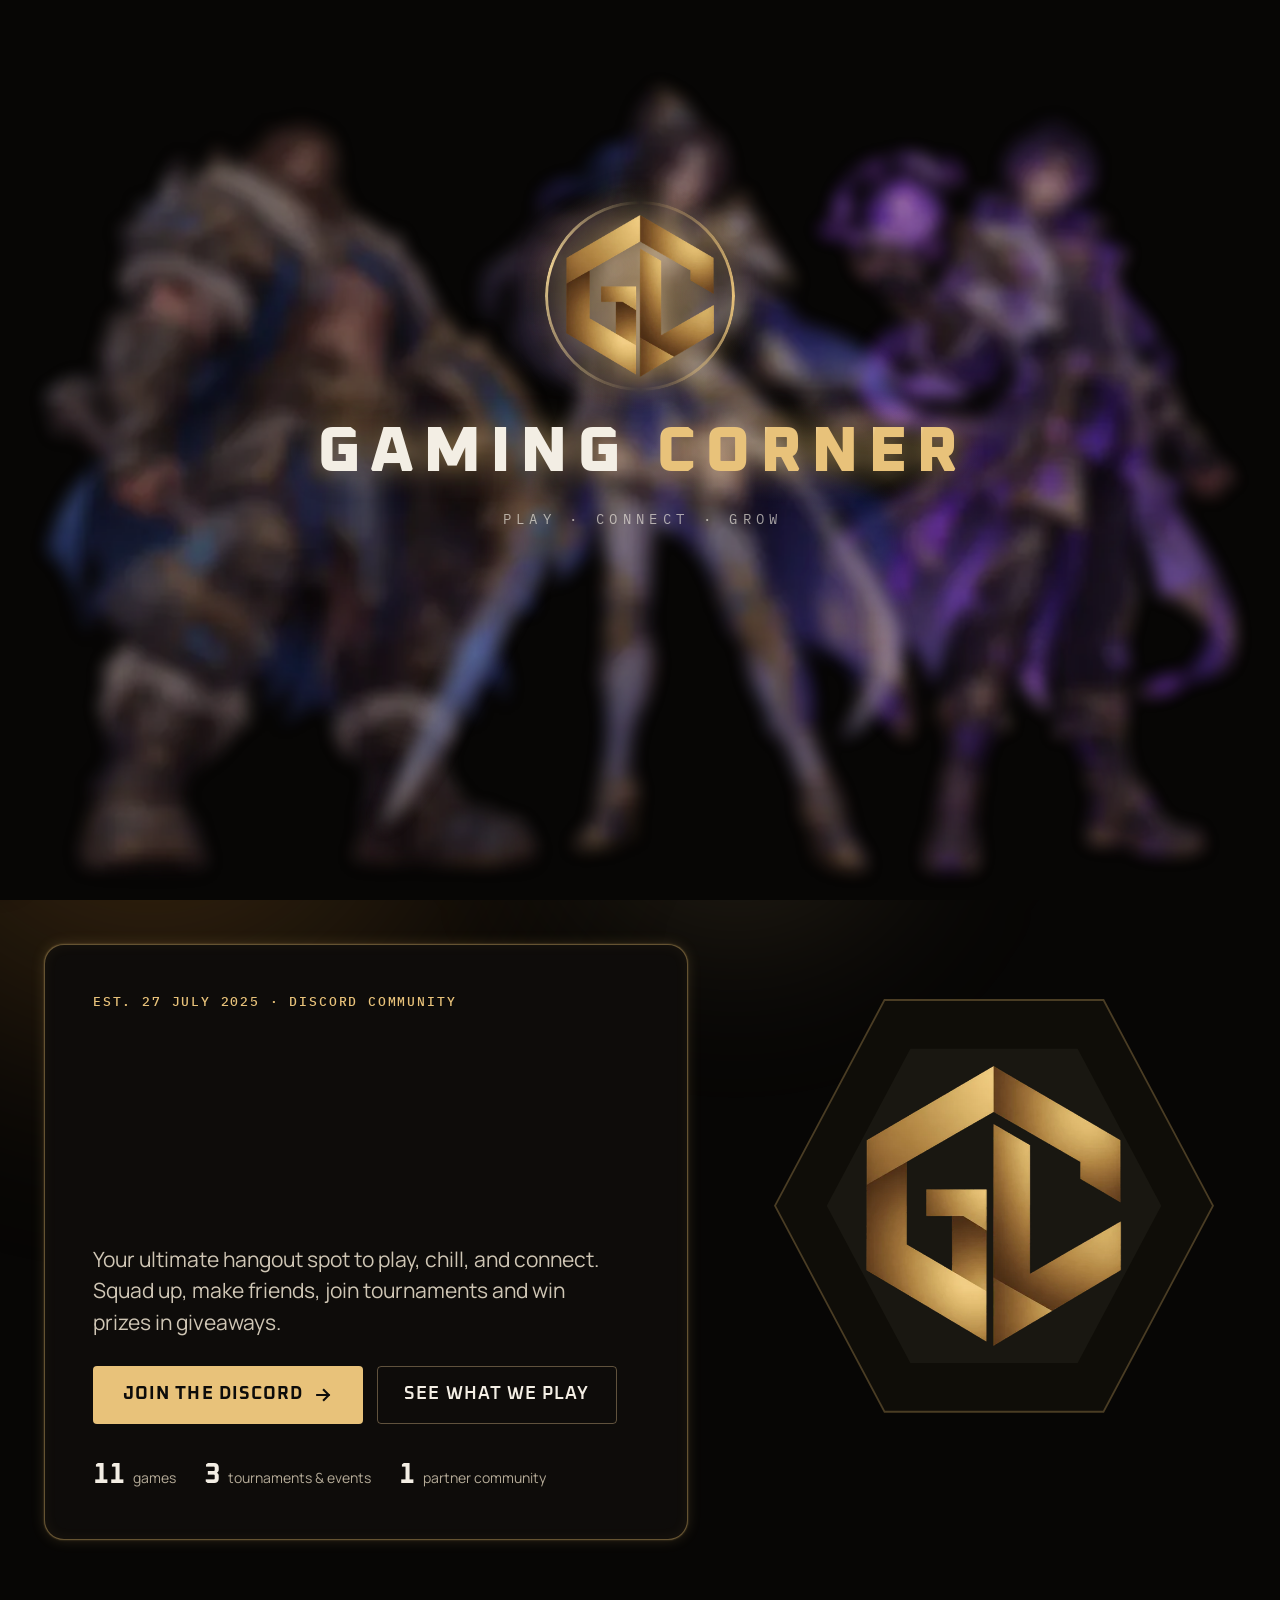
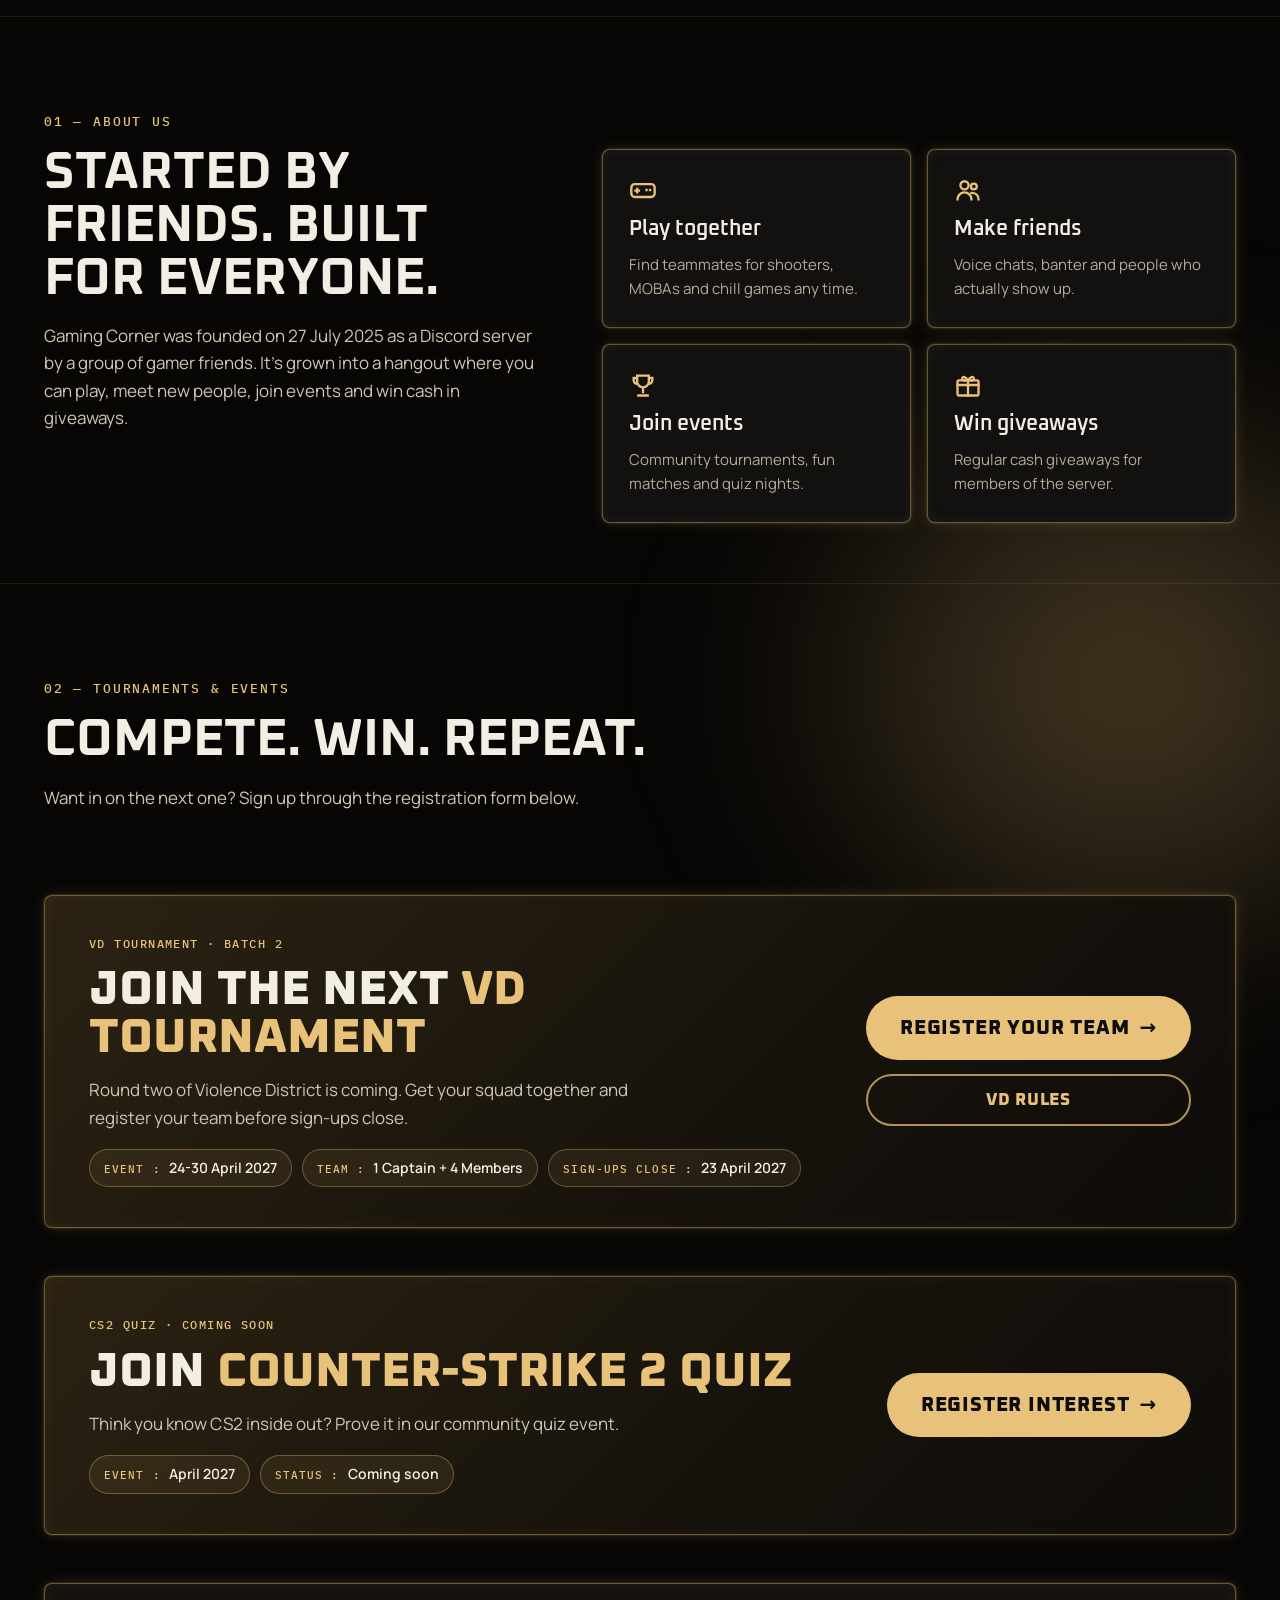
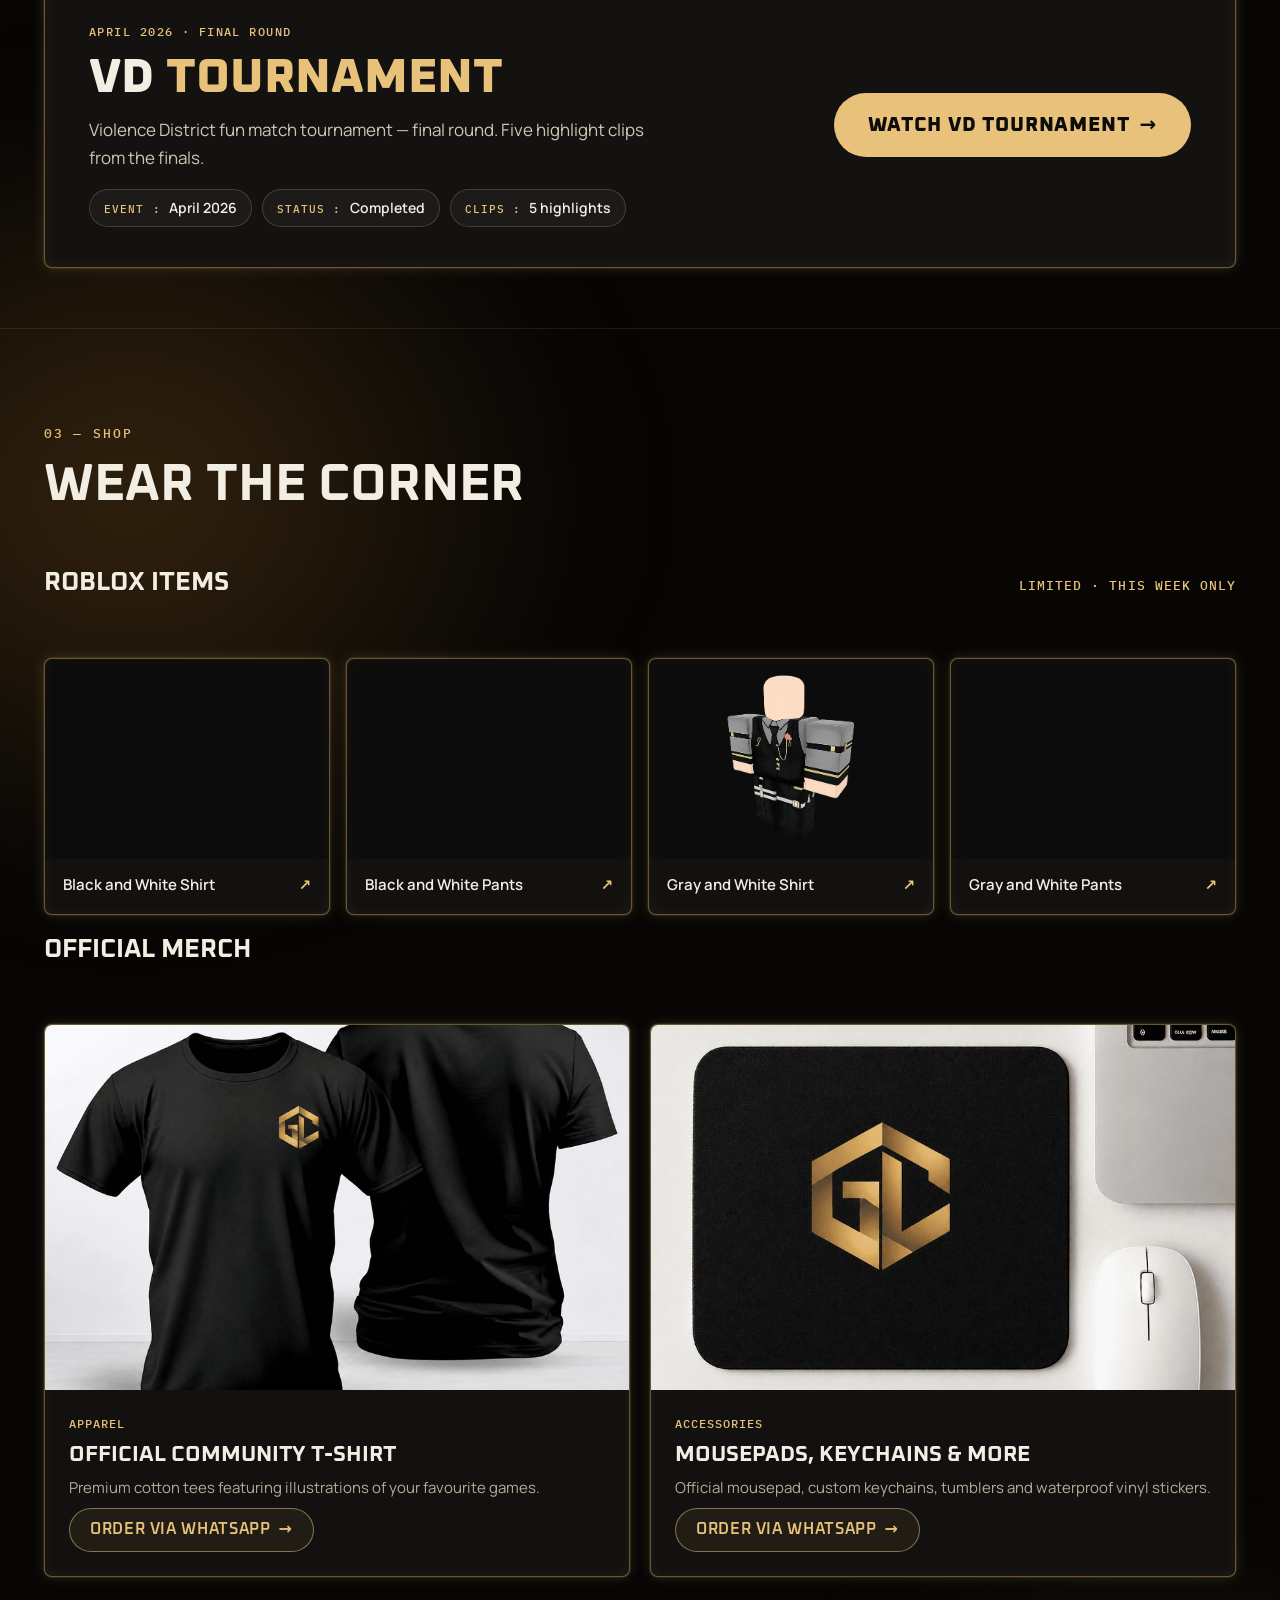
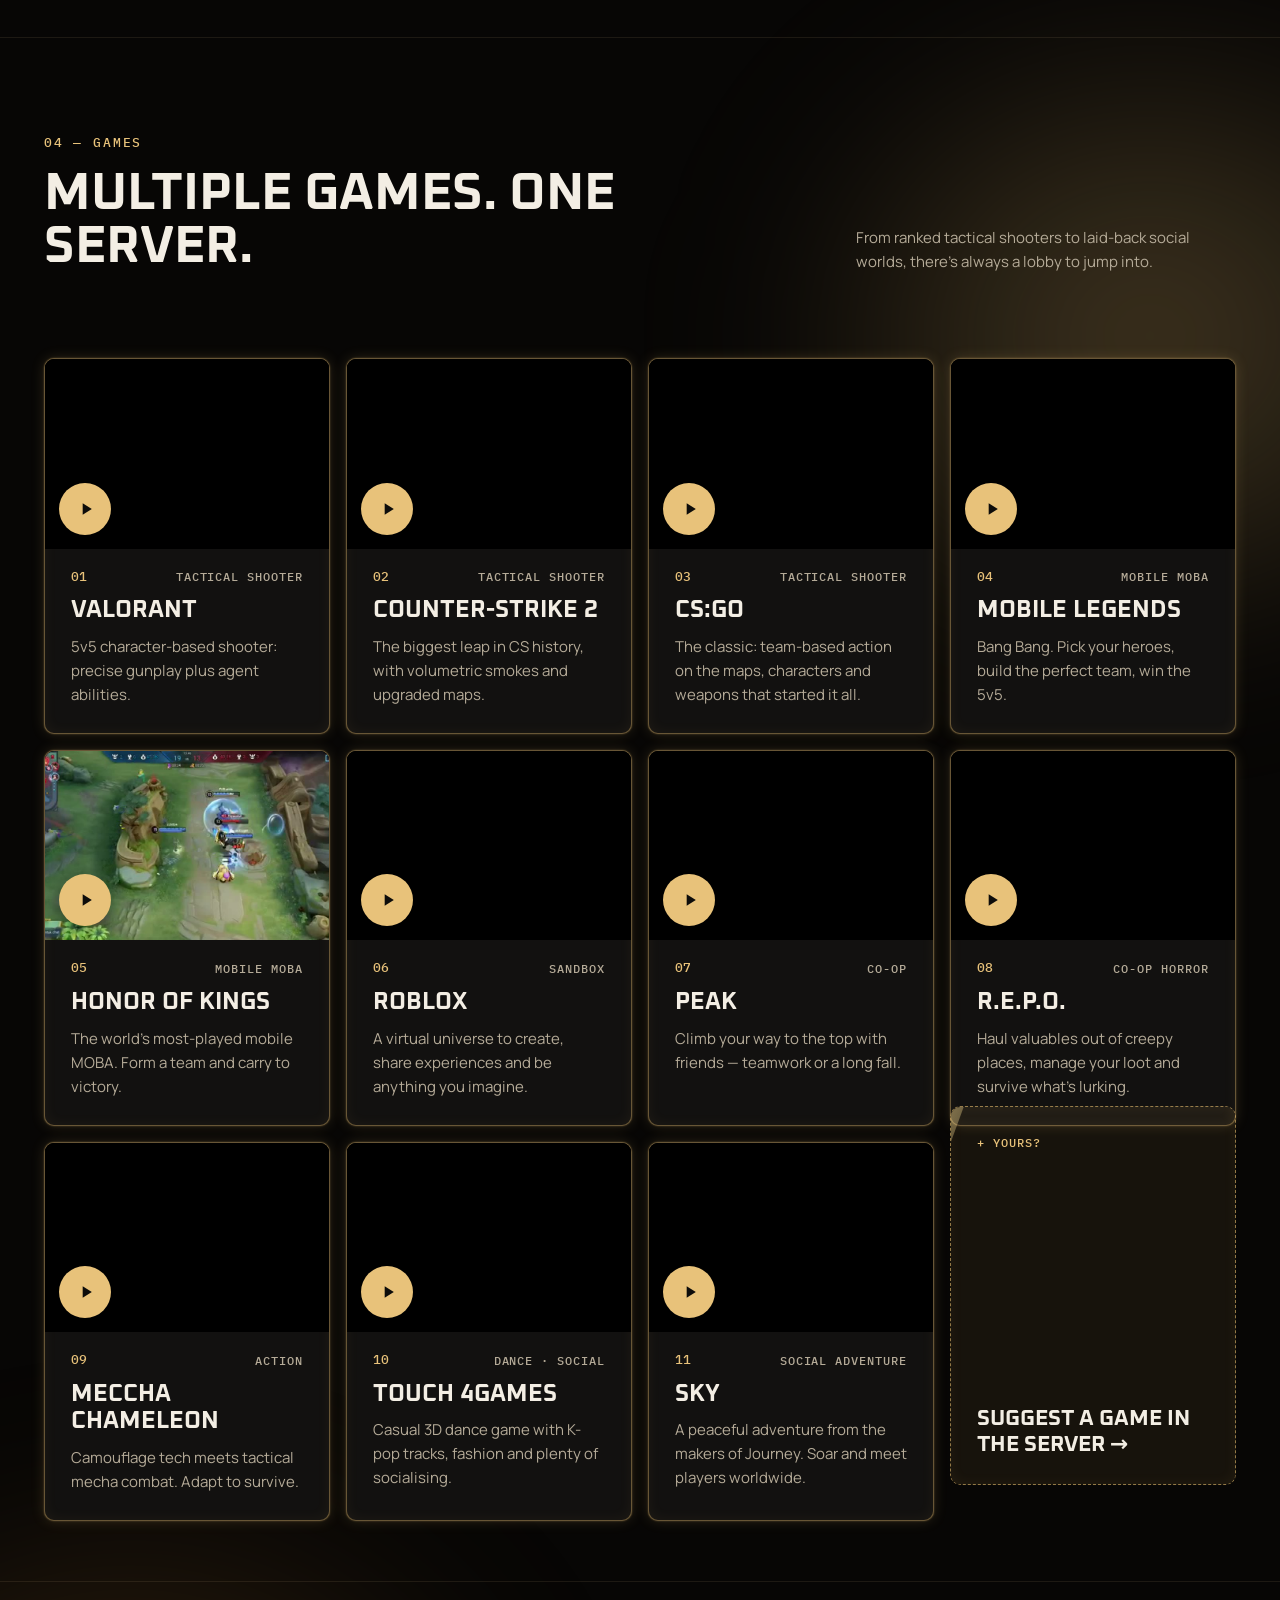
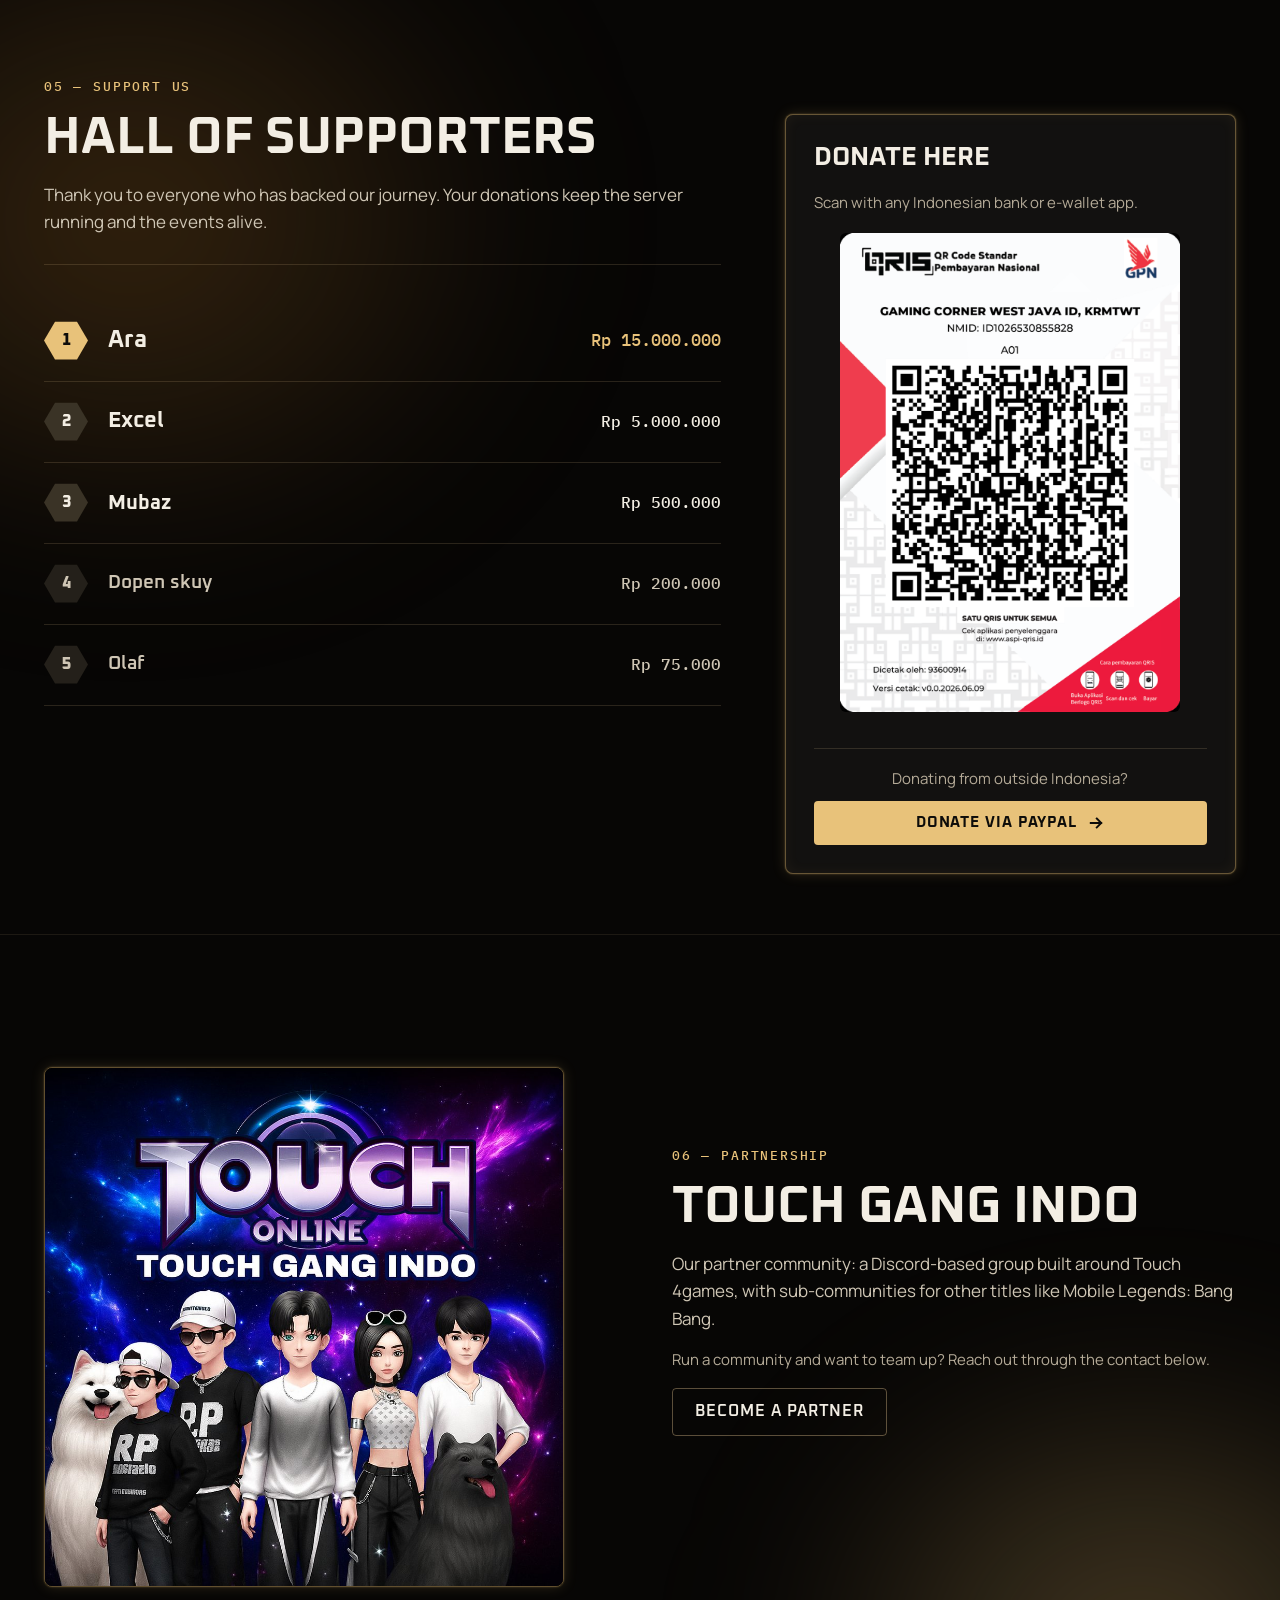
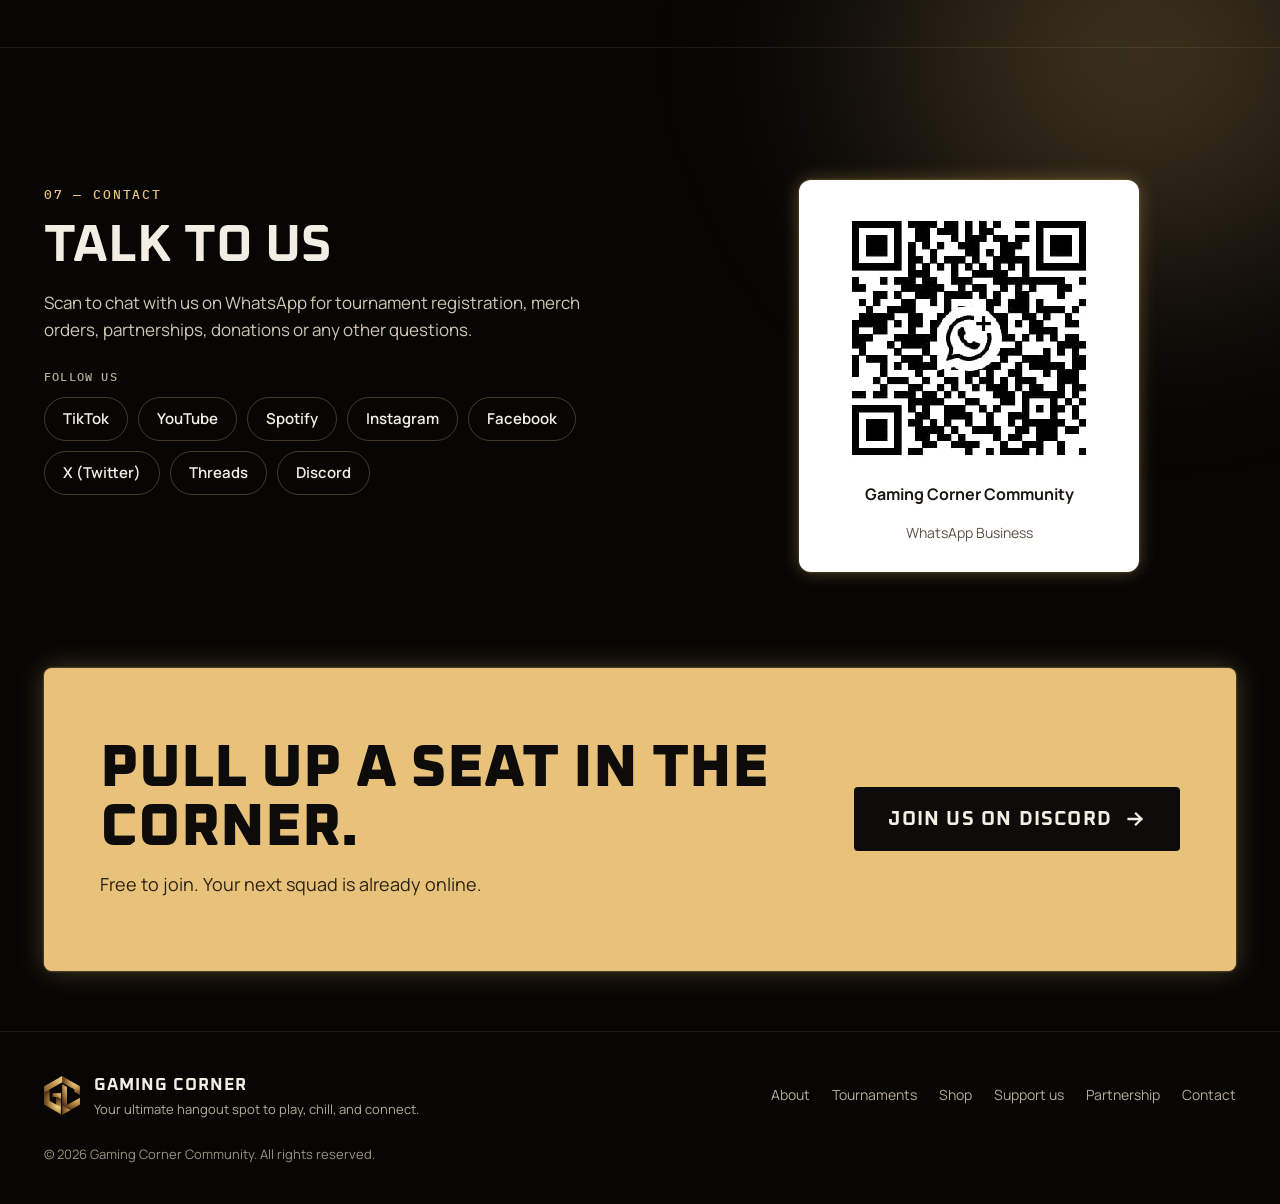
==== index.html @ 048f7b5f "Add files via upload" ====
<!doctype html>
<html lang="en">
<head>
  <meta charset="utf-8">
  <meta name="viewport" content="width=device-width, initial-scale=1, viewport-fit=cover">
  <title>Gaming Corner — Play, chill, and connect</title>
  <meta name="description" content="Gaming Corner is a Discord gaming community: squad up for Valorant, CS2, Mobile Legends and more, join tournaments and win giveaways.">
  <meta name="theme-color" content="#070605">
  <link rel="canonical" href="https://gamingcorner-dev.github.io/gaming-corner-web/">

  <meta property="og:type" content="website">
  <meta property="og:site_name" content="Gaming Corner">
  <meta property="og:title" content="Gaming Corner — Play, chill, and connect">
  <meta property="og:description" content="Gaming Corner is a Discord gaming community: squad up for Valorant, CS2, Mobile Legends and more, join tournaments and win giveaways.">
  <meta property="og:url" content="https://gamingcorner-dev.github.io/gaming-corner-web/">
  <meta property="og:image" content="https://gamingcorner-dev.github.io/gaming-corner-web/assets/img/og-image.jpg">
  <meta property="og:image:width" content="1200">
  <meta property="og:image:height" content="630">
  <meta property="og:image:alt" content="Gaming Corner logo glowing gold on black glass">
  <meta name="twitter:card" content="summary_large_image">
  <meta name="twitter:title" content="Gaming Corner — Play, chill, and connect">
  <meta name="twitter:description" content="Gaming Corner is a Discord gaming community: squad up for Valorant, CS2, Mobile Legends and more, join tournaments and win giveaways.">
  <meta name="twitter:image" content="https://gamingcorner-dev.github.io/gaming-corner-web/assets/img/og-image.jpg">

  <link rel="icon" type="image/png" sizes="32x32" href="assets/img/favicon-32.png">
  <link rel="icon" type="image/png" sizes="512x512" href="assets/img/favicon-512.png">
  <link rel="apple-touch-icon" href="assets/img/apple-touch-icon.png">

  <link rel="preconnect" href="https://fonts.googleapis.com">
  <link rel="preconnect" href="https://fonts.gstatic.com" crossorigin>
  <link rel="stylesheet" href="https://fonts.googleapis.com/css2?family=IBM+Plex+Mono:wght@500&family=Manrope:wght@400;500;600;700&family=Oxanium:wght@500;600;700;800&display=swap" media="print" onload="this.media='all'">
  <noscript><link rel="stylesheet" href="https://fonts.googleapis.com/css2?family=IBM+Plex+Mono:wght@500&family=Manrope:wght@400;500;600;700&family=Oxanium:wght@500;600;700;800&display=swap"></noscript>
  <script>
    /* Revisi 6: aktifkan efek scroll. Jika js/scroll-reveal.js gagal jalan dalam 3 detik, efek dimatikan supaya konten tetap tampil. */
    (function (d) {
      if (!window.matchMedia || matchMedia('(prefers-reduced-motion: reduce)').matches) return;
      d.documentElement.classList.add('js-reveal');
      setTimeout(function () { if (!window.__gcReveal) d.documentElement.classList.remove('js-reveal'); }, 3000);
    })(document);
  </script>
  <link rel="stylesheet" href="css/styles.css">
  <link rel="stylesheet" href="css/extras.css">
  <link rel="stylesheet" href="css/intro.css">
  <link rel="stylesheet" href="css/intro-fx.css">
  <link rel="stylesheet" href="css/intro-lite.css">
  <link rel="stylesheet" href="css/scroll-reveal.css">
  <link rel="stylesheet" href="css/hover-tilt.css">
  <link rel="stylesheet" href="css/team.css">
  <link rel="stylesheet" href="css/dock.css">
  <link rel="stylesheet" href="css/music-volume.css">
  <link rel="stylesheet" href="css/social-hover.css">
  <link rel="stylesheet" href="css/merch-button.css">
  <link rel="stylesheet" href="css/title-fx.css">
  <link rel="stylesheet" href="css/press-effect.css">
  <link rel="stylesheet" href="css/suggest-yt.css">
  <link rel="stylesheet" href="css/box-links.css">
  <link rel="stylesheet" href="css/roblox-label.css">
  <link rel="stylesheet" href="css/logo-burst.css">
  <link rel="stylesheet" href="css/visitor-counter.css">
  <link rel="stylesheet" href="css/signup-banner.css">
  <link rel="stylesheet" href="css/tournament-modals.css">
  <link rel="stylesheet" href="css/dock-modals.css">
  <link rel="stylesheet" href="css/revin-shop.css">
  <link rel="stylesheet" href="css/podcast-bar.css">
  <script src="js/main.js" defer></script>
  <script src="js/music.js" defer></script>
  <script src="js/scroll-reveal.js" defer></script>
  <script src="js/hover-tilt.js" defer></script>
  <script src="js/snow.js" defer></script>
  <script src="js/team-popup.js" defer></script>
  <script src="js/dock-extras.js" defer></script>
  <script src="js/dock.js" defer></script>
  <script src="js/click-sound.js" defer></script>
  <script src="js/tournament-modals.js" defer></script>
  <script src="js/revin-cart.js" defer></script>
  <script src="js/podcast-bar.js" defer></script>
  <script>
    /* Revisi 22: layar pembuka tampil sekali per kunjungan. Jika js/intro.js gagal jalan dalam 8 detik, layar dilepas supaya website tetap bisa dibuka. */
    (function (d) {
      try { if (sessionStorage.getItem('gcIntroSeen')) return; } catch (e) {}
      d.documentElement.classList.add('gc-intro-on');
      ['intro-war', 'intro-mage', 'intro-girl'].forEach(function (n) {   /* Revisi 33: muat gambar karakter lebih awal */
        var l = d.createElement('link'); l.rel = 'preload'; l.as = 'image'; l.href = 'assets/img/' + n + '.webp'; d.head.appendChild(l);
      });
      setTimeout(function () { var el = d.getElementById('gc-intro'); if (el && !window.__gcIntro) { d.documentElement.classList.remove('gc-intro-on'); } }, 8000);
    })(document);
  </script>
  <script src="js/intro.js" defer></script>
  <script src="js/title-fx.js" defer></script>
  <script src="js/logo-burst.js" defer></script>
  <script src="js/visitor-counter.js" defer></script>
  <script data-goatcounter="https://gamingcorner.goatcounter.com/count" async src="//gc.zgo.at/count.js"></script>
</head>
<body>
  <div class="gc-intro" id="gc-intro" role="dialog" aria-label="Welcome to Gaming Corner">
    <div class="gc-intro__dust" aria-hidden="true"></div>
    <div class="gc-intro__cine" aria-hidden="true">
      <div class="cine-char cine-char--war"><img src="assets/img/intro-war.webp" alt="" width="665" height="1000"></div>
      <div class="cine-char cine-char--mage"><img src="assets/img/intro-mage.webp" alt="" width="558" height="1000"></div>
      <div class="cine-char cine-char--girl"><img src="assets/img/intro-girl.webp" alt="" width="666" height="1000"></div>
    </div>
    <div class="gc-intro__sweep" aria-hidden="true"></div>
    <div class="gc-intro__flash" aria-hidden="true"></div>
    <div class="gc-intro__stage">
      <div class="gc-intro__logo"><img src="assets/img/logo-512.webp" alt="" width="466" height="512"></div>
      <div class="gc-intro__title" aria-hidden="true"></div>
      <div class="gc-intro__tag">Play &middot; Connect &middot; Grow</div>
      <div class="gc-intro__action">
        <button class="gc-intro__enter" type="button">Enter</button>
        <div class="gc-intro__hint">Music will play</div>
      </div>
    </div>
    <div class="gc-intro__beam" aria-hidden="true"></div>
  </div>
<a class="skip-link" href="#main">Skip to content</a>
<div class="page">

  <div class="glows" aria-hidden="true">
    <span class="glow glow--1"></span>
    <span class="glow glow--2"></span>
    <span class="glow glow--3"></span>
    <span class="glow glow--4"></span>
    <span class="glow glow--5"></span>
    <span class="glow glow--6"></span>
    <span class="glow glow--7"></span>
    <span class="glow glow--8"></span>
  </div>

  <header class="site-header glass">
    <div class="container header-inner">
      <a class="brand" href="#top">
        <img src="assets/img/logo-256.webp" alt="" width="40" height="44">
        <span class="brand__name">Gaming Corner</span>
      </a>
      <nav class="main-nav" id="main-nav" aria-label="Main">
        <ul>
          <li><a href="#about">About</a></li>
          <li><a href="#tournaments">Tournaments</a></li>
          <li><a href="#shop">Shop</a></li>
          <li><a href="#games">Games</a></li>
          <li><a href="#support">Support us</a></li>
          <li><a href="#contact">Contact</a></li>
        </ul>
      </nav>
      <div class="header-actions">
        <a class="btn btn--primary btn--header" href="https://discord.gg/dUuStQt33Z" target="_blank" rel="noopener">Join Discord</a>
        <button class="menu-btn" type="button" aria-label="Open menu" aria-expanded="false" aria-controls="main-nav">
          <svg class="menu-btn__open" width="20" height="20" viewBox="0 0 24 24" fill="none" stroke="currentColor" stroke-width="2.2" stroke-linecap="square" aria-hidden="true"><path d="M4 7h16M4 12h16M4 17h16"/></svg>
          <svg class="menu-btn__close" width="20" height="20" viewBox="0 0 24 24" fill="none" stroke="currentColor" stroke-width="2.2" stroke-linecap="square" aria-hidden="true"><path d="M6 6l12 12M18 6L6 18"/></svg>
        </button>
      </div>
    </div>
  </header>

  <main id="main">

    <!-- Banner di atas bagian judul -->
    <section class="banner-strip banner-strip--top" aria-label="Gaming Corner banner">
      <div class="container">
        <figure class="banner-strip__frame">
          <picture>
            <source media="(max-width: 720px)" srcset="assets/img/banner-mobile.webp">
            <img src="assets/img/banner.webp" alt="Gaming Corner: Play, Connect, Grow" width="1920" height="768" fetchpriority="high" decoding="async">
          </picture>
        </figure>
      </div>
    </section>

    <!-- HERO -->
    <section id="top" class="section hero">
      <div class="container hero__inner">
        <div class="hero__panel glass">
          <div class="hexframe hexframe--sm" aria-hidden="true">
            <span class="hex hex--outer"></span><span class="hex hex--inner"></span><span class="hex hex--core"></span>
            <img src="assets/img/logo-256.webp" alt="" width="80" height="88">
          </div>
          <p class="eyebrow">Est. 27 July 2025 · Discord community</p>
          <h1 class="hero__title">Gaming<br><span class="gold">Corner</span></h1>
          <p class="hero__lead">Your ultimate hangout spot to play, chill, and connect. Squad up, make friends, join tournaments and win prizes in giveaways.</p>
          <div class="hero__buttons">
            <a class="btn btn--primary btn--lg" href="https://discord.gg/dUuStQt33Z" target="_blank" rel="noopener">Join the Discord <svg class="arrow" width="20" height="20" viewBox="0 0 24 24" fill="none" stroke="currentColor" stroke-width="2.5" stroke-linecap="square" aria-hidden="true"><path d="M5 12h14M13 6l6 6-6 6"/></svg></a>
            <a class="btn btn--secondary btn--lg" href="#games">See what we play</a>
          </div>
          <ul class="stats">
            <li><span class="stats__num">11</span> <span class="stats__label">games</span></li>
            <li><span class="stats__num">3</span> <span class="stats__label"><span class="d-only">tournaments &amp; </span>events</span></li>
            <li><span class="stats__num">1</span> <span class="stats__label">partner<span class="d-only"> community</span></span></li>
          </ul>
        </div>
        <div class="hero__art">
          <div class="hexframe hexframe--lg">
            <span class="hex hex--outer"></span><span class="hex hex--inner"></span><span class="hex hex--core"></span>
            <img src="assets/img/logo-512.webp" alt="Gaming Corner logo" width="466" height="512" loading="lazy" decoding="async">
          </div>
        </div>
      </div>
    </section>

    <!-- 01 ABOUT -->
    <section id="about" class="section">
      <div class="container split">
        <div class="split__text stack">
          <p class="eyebrow">01 — About us</p>
          <h2 class="h2">Started by friends. Built for everyone.</h2>
          <p class="lead">Gaming Corner was founded on 27 July 2025 as a Discord server by a group of gamer friends. It's grown into a hangout where you can play, meet new people, join events and win cash in giveaways.</p>
        </div>
        <ul class="features">
          <li class="card feature">
            <svg class="icon" width="28" height="28" viewBox="0 0 24 24" fill="none" stroke="currentColor" stroke-width="2" stroke-linecap="square" aria-hidden="true"><rect x="2" y="7" width="20" height="11" rx="3"/><path d="M7 11v3M5.5 12.5h3M15 12h.01M18 12h.01"/></svg>
            <h3>Play together</h3>
            <p><span class="d-only">Find teammates for shooters, MOBAs and chill games any time.</span><span class="m-only">Teammates for any game, any time.</span></p>
          </li>
          <li class="card feature">
            <svg class="icon" width="28" height="28" viewBox="0 0 24 24" fill="none" stroke="currentColor" stroke-width="2" stroke-linecap="square" aria-hidden="true"><circle cx="9" cy="8" r="3.5"/><circle cx="17" cy="9" r="2.5"/><path d="M3 20c0-3.3 2.7-6 6-6s6 2.7 6 6M15 14.5c3 0 6 1.8 6 5.5"/></svg>
            <h3>Make friends</h3>
            <p><span class="d-only">Voice chats, banter and people who actually show up.</span><span class="m-only">Voice chats and people who show up.</span></p>
          </li>
          <li class="card feature">
            <svg class="icon" width="28" height="28" viewBox="0 0 24 24" fill="none" stroke="currentColor" stroke-width="2" stroke-linecap="square" aria-hidden="true"><path d="M7 4h10v5a5 5 0 0 1-10 0zM7 6H4v2a3 3 0 0 0 3 3M17 6h3v2a3 3 0 0 1-3 3M12 14v4M8 21h8"/></svg>
            <h3>Join events</h3>
            <p><span class="d-only">Community tournaments, fun matches and quiz nights.</span><span class="m-only">Tournaments, fun matches, quizzes.</span></p>
          </li>
          <li class="card feature">
            <svg class="icon" width="28" height="28" viewBox="0 0 24 24" fill="none" stroke="currentColor" stroke-width="2" stroke-linecap="square" aria-hidden="true"><rect x="3" y="8" width="18" height="13" rx="1"/><path d="M3 12h18M12 8v13M12 8c-1.5-3-5-4-5-1.5S10 8 12 8zM12 8c1.5-3 5-4 5-1.5S14 8 12 8z"/></svg>
            <h3>Win giveaways</h3>
            <p><span class="d-only">Regular cash giveaways for members of the server.</span><span class="m-only">Regular cash giveaways.</span></p>
          </li>
        </ul>
      </div>
    </section>

    <!-- 02 TOURNAMENTS -->
    <section id="tournaments" class="section">
      <div class="container stack-lg">
        <div class="stack section-intro">
          <p class="eyebrow">02 — Tournaments &amp; events</p>
          <h2 class="h2">Compete. Win. Repeat.</h2>
          <p class="lead">Want in on the next one? Sign up through the registration form below.</p>
        </div>
        <div id="register" class="card signup">
          <div class="signup__text">
            <p class="eyebrow eyebrow--sm">VD Tournament · Batch 2</p>
            <h3 class="signup__title">Join the next <em>VD Tournament</em></h3>
            <p class="signup__lead">Round two of Violence District is coming. Get your squad together and register your team before sign-ups close.</p>
            <ul class="signup__facts">
              <li><span>Event :</span>24-30 April 2027</li>
              <li><span>Team :</span>1 Captain + 4 Members</li>
              <li><span>Sign-ups close :</span>23 April 2027</li>
            </ul>
          </div>
          <div class="signup__actions">
            <a class="signup__btn" href="https://docs.google.com/forms/d/e/1FAIpQLScwtspIp4-EGSRzdDNWn163uytkiciXBWcdVxS6nHu5uU5eJA/viewform" target="_blank" rel="noopener noreferrer">Register your team <span class="arr" aria-hidden="true">→</span></a>
            <button type="button" class="signup__btn signup__btn--ghost" data-modal="vd-rules">VD Rules</button>
          </div>
        </div>

        <!-- Revisi 45: banner Counter-Strike 2 Quiz (bentuk sama seperti banner VD) -->
        <div id="cs2-quiz" class="card signup">
          <div class="signup__text">
            <p class="eyebrow eyebrow--sm">CS2 Quiz · Coming soon</p>
            <h3 class="signup__title">Join <em>Counter-Strike 2 Quiz</em></h3>
            <p class="signup__lead">Think you know CS2 inside out? Prove it in our community quiz event.</p>
            <ul class="signup__facts">
              <li><span>Event :</span>April 2027</li>
              <li><span>Status :</span>Coming soon</li>
            </ul>
          </div>
          <div class="signup__actions">
            <a class="signup__btn" href="#contact">Register interest <span class="arr" aria-hidden="true">→</span></a>
          </div>
        </div>

        <!-- Revisi 45: banner VD Tournament (sudah selesai); tombolnya membuka pop-up video -->
        <div id="vd-tournament" class="card signup signup--done">
          <div class="signup__text">
            <p class="eyebrow eyebrow--sm">April 2026 · Final round</p>
            <h3 class="signup__title">VD <em>Tournament</em></h3>
            <p class="signup__lead">Violence District fun match tournament — final round. Five highlight clips from the finals.</p>
            <ul class="signup__facts">
              <li><span>Event :</span>April 2026</li>
              <li><span>Status :</span>Completed</li>
              <li><span>Clips :</span>5 highlights</li>
            </ul>
          </div>
          <div class="signup__actions">
            <button type="button" class="signup__btn" data-modal="vd-videos">Watch VD Tournament <span class="arr" aria-hidden="true">→</span></button>
          </div>
        </div>
      </div>
    </section>

    <!-- 03 SHOP -->
    <section id="shop" class="section">
      <div class="container stack-xl">
        <div class="stack section-intro">
          <p class="eyebrow">03 — Shop</p>
          <h2 class="h2">Wear the corner</h2>
        </div>

        <div class="stack-md">
          <div class="subhead">
            <h3 class="h3">Roblox items</h3>
            <span class="subhead__tag">Limited · this week only</span>
          </div>
          <ul class="roblox">
            <li><a class="card roblox__item" href="https://www.roblox.com/catalog/131463115379573" target="_blank" rel="noopener">
              <span class="roblox__well"><img src="assets/img/shirt-bw.png" alt="Roblox avatar wearing the black and white shirt" width="640" height="480" loading="lazy" decoding="async"></span>
              <span class="roblox__label"><span>Black and White Shirt</span><span class="gold" aria-hidden="true">↗</span></span>
            </a></li>
            <li><a class="card roblox__item" href="https://www.roblox.com/catalog/126080799741537" target="_blank" rel="noopener">
              <span class="roblox__well"><img src="assets/img/pants-bw.png" alt="Roblox avatar wearing the black and white pants" width="640" height="480" loading="lazy" decoding="async"></span>
              <span class="roblox__label"><span>Black and White Pants</span><span class="gold" aria-hidden="true">↗</span></span>
            </a></li>
            <li><a class="card roblox__item" href="https://www.roblox.com/catalog/96698375665425" target="_blank" rel="noopener">
              <span class="roblox__well"><img src="assets/img/shirt-gray.png" alt="Roblox avatar wearing the gray and white shirt" width="640" height="480" loading="lazy" decoding="async"></span>
              <span class="roblox__label"><span>Gray and White Shirt</span><span class="gold" aria-hidden="true">↗</span></span>
            </a></li>
            <li><a class="card roblox__item" href="https://www.roblox.com/catalog/99181159593894" target="_blank" rel="noopener">
              <span class="roblox__well"><img src="assets/img/pants-gray.png" alt="Roblox avatar wearing the gray and white pants" width="640" height="480" loading="lazy" decoding="async"></span>
              <span class="roblox__label"><span>Gray and White Pants</span><span class="gold" aria-hidden="true">↗</span></span>
            </a></li>
          </ul>
        </div>

        <div class="stack-md">
          <h3 class="h3">Official merch</h3>
          <ul class="merch">
            <li class="card merch__item">
              <img src="assets/img/tshirt.jpg" alt="Black Gaming Corner T-shirt with gold logo, front and back" width="900" height="695" loading="lazy" decoding="async">
              <div class="merch__body">
                <span class="merch__cat">Apparel</span>
                <h4 class="merch__title">Official community T‑shirt</h4>
                <p>Premium cotton tees featuring illustrations of your favourite games.</p>
                <a class="text-link" href="#contact">Order via WhatsApp <span class="arr" aria-hidden="true">→</span></a>
              </div>
            </li>
            <li class="card merch__item">
              <img src="assets/img/mousepad.jpg" alt="Black mousepad with gold Gaming Corner logo on a desk" width="900" height="900" loading="lazy" decoding="async">
              <div class="merch__body">
                <span class="merch__cat">Accessories</span>
                <h4 class="merch__title">Mousepads, keychains &amp; more</h4>
                <p>Official mousepad, custom keychains, tumblers and waterproof vinyl stickers.</p>
                <a class="text-link" href="#contact">Order via WhatsApp <span class="arr" aria-hidden="true">→</span></a>
              </div>
            </li>
          </ul>
        </div>
      </div>
    </section>

    <!-- 04 GAMES -->
    <section id="games" class="section">
      <div class="container stack-lg">
        <div class="section-head">
          <div class="stack">
            <p class="eyebrow">04 — Games</p>
            <h2 class="h2 games__title">Multiple games. One server.</h2>
          </div>
          <p class="section-head__note">From ranked tactical shooters to laid-back social worlds, there's always a lobby to jump into.</p>
        </div>
        <div class="rail-hint m-only-flex" aria-hidden="true"><span>Tap a clip to play it.</span><span class="rail-hint__swipe">Swipe →</span></div>
        <ul class="games rail">
          <li class="card game">
            <div class="vslot" data-src="assets/video/Valorant.mp4" data-label="Valorant gameplay">
              <button class="vslot__btn" type="button" aria-label="Play Valorant gameplay"><img src="assets/posters/Valorant.jpg" alt="" width="854" height="480" loading="lazy" decoding="async"><span class="play" aria-hidden="true"><svg viewBox="0 0 24 24"><path d="M8 5v14l11-7z"/></svg></span></button>
            </div>
            <div class="game__body">
              <div class="game__meta"><span class="game__num">01</span><span class="game__genre">Tactical shooter</span></div>
              <h3 class="game__name">Valorant</h3>
              <p>5v5 character-based shooter: precise gunplay plus agent abilities.</p>
            </div>
          </li>
          <li class="card game">
            <div class="vslot" data-src="assets/video/Cs2.mp4" data-label="Counter-Strike 2 gameplay">
              <button class="vslot__btn" type="button" aria-label="Play Counter-Strike 2 gameplay"><img src="assets/posters/Cs2.jpg" alt="" width="854" height="480" loading="lazy" decoding="async"><span class="play" aria-hidden="true"><svg viewBox="0 0 24 24"><path d="M8 5v14l11-7z"/></svg></span></button>
            </div>
            <div class="game__body">
              <div class="game__meta"><span class="game__num">02</span><span class="game__genre">Tactical shooter</span></div>
              <h3 class="game__name">Counter-Strike 2</h3>
              <p>The biggest leap in CS history, with volumetric smokes and upgraded maps.</p>
            </div>
          </li>
          <li class="card game">
            <div class="vslot" data-src="assets/video/Csgo.mp4" data-label="CS:GO gameplay">
              <button class="vslot__btn" type="button" aria-label="Play CS:GO gameplay"><img src="assets/posters/Csgo.jpg" alt="" width="854" height="480" loading="lazy" decoding="async"><span class="play" aria-hidden="true"><svg viewBox="0 0 24 24"><path d="M8 5v14l11-7z"/></svg></span></button>
            </div>
            <div class="game__body">
              <div class="game__meta"><span class="game__num">03</span><span class="game__genre">Tactical shooter</span></div>
              <h3 class="game__name">CS:GO</h3>
              <p>The classic: team-based action on the maps, characters and weapons that started it all.</p>
            </div>
          </li>
          <li class="card game">
            <div class="vslot" data-src="assets/video/Mobilelegend.mp4" data-label="Mobile Legends gameplay">
              <button class="vslot__btn" type="button" aria-label="Play Mobile Legends gameplay"><img src="assets/posters/Mobilelegend.jpg" alt="" width="1046" height="480" loading="lazy" decoding="async"><span class="play" aria-hidden="true"><svg viewBox="0 0 24 24"><path d="M8 5v14l11-7z"/></svg></span></button>
            </div>
            <div class="game__body">
              <div class="game__meta"><span class="game__num">04</span><span class="game__genre">Mobile MOBA</span></div>
              <h3 class="game__name">Mobile Legends</h3>
              <p>Bang Bang. Pick your heroes, build the perfect team, win the 5v5.</p>
            </div>
          </li>
          <li class="card game">
            <div class="vslot" data-src="assets/video/Honorofking.mp4" data-label="Honor of Kings gameplay">
              <button class="vslot__btn" type="button" aria-label="Play Honor of Kings gameplay"><img src="assets/posters/Honorofking.jpg" alt="" width="1068" height="480" loading="lazy" decoding="async"><span class="play" aria-hidden="true"><svg viewBox="0 0 24 24"><path d="M8 5v14l11-7z"/></svg></span></button>
            </div>
            <div class="game__body">
              <div class="game__meta"><span class="game__num">05</span><span class="game__genre">Mobile MOBA</span></div>
              <h3 class="game__name">Honor of Kings</h3>
              <p>The world's most-played mobile MOBA. Form a team and carry to victory.</p>
            </div>
          </li>
          <li class="card game">
            <div class="vslot" data-src="assets/video/Roblox.mp4" data-label="Roblox gameplay">
              <button class="vslot__btn" type="button" aria-label="Play Roblox gameplay"><img src="assets/posters/Roblox.jpg" alt="" width="854" height="480" loading="lazy" decoding="async"><span class="play" aria-hidden="true"><svg viewBox="0 0 24 24"><path d="M8 5v14l11-7z"/></svg></span></button>
            </div>
            <div class="game__body">
              <div class="game__meta"><span class="game__num">06</span><span class="game__genre">Sandbox</span></div>
              <h3 class="game__name">Roblox</h3>
              <p>A virtual universe to create, share experiences and be anything you imagine.</p>
            </div>
          </li>
          <li class="card game">
            <div class="vslot" data-src="assets/video/Peak.mp4" data-label="Peak gameplay">
              <button class="vslot__btn" type="button" aria-label="Play Peak gameplay"><img src="assets/posters/Peak.jpg" alt="" width="854" height="480" loading="lazy" decoding="async"><span class="play" aria-hidden="true"><svg viewBox="0 0 24 24"><path d="M8 5v14l11-7z"/></svg></span></button>
            </div>
            <div class="game__body">
              <div class="game__meta"><span class="game__num">07</span><span class="game__genre">Co-op</span></div>
              <h3 class="game__name">Peak</h3>
              <p>Climb your way to the top with friends — teamwork or a long fall.</p>
            </div>
          </li>
          <li class="card game">
            <div class="vslot" data-src="assets/video/Repo.mp4" data-label="R.E.P.O. gameplay">
              <button class="vslot__btn" type="button" aria-label="Play R.E.P.O. gameplay"><img src="assets/posters/Repo.jpg" alt="" width="872" height="480" loading="lazy" decoding="async"><span class="play" aria-hidden="true"><svg viewBox="0 0 24 24"><path d="M8 5v14l11-7z"/></svg></span></button>
            </div>
            <div class="game__body">
              <div class="game__meta"><span class="game__num">08</span><span class="game__genre">Co-op horror</span></div>
              <h3 class="game__name">R.E.P.O.</h3>
              <p>Haul valuables out of creepy places, manage your loot and survive what's lurking.</p>
            </div>
          </li>
          <li class="card game">
            <div class="vslot" data-src="assets/video/Meccha.mp4" data-label="Meccha Chameleon gameplay">
              <button class="vslot__btn" type="button" aria-label="Play Meccha Chameleon gameplay"><img src="assets/posters/Meccha.jpg" alt="" width="854" height="480" loading="lazy" decoding="async"><span class="play" aria-hidden="true"><svg viewBox="0 0 24 24"><path d="M8 5v14l11-7z"/></svg></span></button>
            </div>
            <div class="game__body">
              <div class="game__meta"><span class="game__num">09</span><span class="game__genre">Action</span></div>
              <h3 class="game__name">Meccha Chameleon</h3>
              <p>Camouflage tech meets tactical mecha combat. Adapt to survive.</p>
            </div>
          </li>
          <li class="card game">
            <div class="vslot" data-src="assets/video/Touch4games.mp4" data-label="Touch 4games gameplay">
              <button class="vslot__btn" type="button" aria-label="Play Touch 4games gameplay"><img src="assets/posters/Touch4games.jpg" alt="" width="846" height="480" loading="lazy" decoding="async"><span class="play" aria-hidden="true"><svg viewBox="0 0 24 24"><path d="M8 5v14l11-7z"/></svg></span></button>
            </div>
            <div class="game__body">
              <div class="game__meta"><span class="game__num">10</span><span class="game__genre">Dance · Social</span></div>
              <h3 class="game__name">Touch 4games</h3>
              <p>Casual 3D dance game with K-pop tracks, fashion and plenty of socialising.</p>
            </div>
          </li>
          <li class="card game">
            <div class="vslot" data-src="assets/video/Sky.mp4" data-label="Sky gameplay">
              <button class="vslot__btn" type="button" aria-label="Play Sky gameplay"><img src="assets/posters/Sky.jpg" alt="" width="1038" height="480" loading="lazy" decoding="async"><span class="play" aria-hidden="true"><svg viewBox="0 0 24 24"><path d="M8 5v14l11-7z"/></svg></span></button>
            </div>
            <div class="game__body">
              <div class="game__meta"><span class="game__num">11</span><span class="game__genre">Social adventure</span></div>
              <h3 class="game__name">Sky</h3>
              <p>A peaceful adventure from the makers of Journey. Soar and meet players worldwide.</p>
            </div>
          </li>
          <li class="game game--suggest">
            <a href="https://discord.gg/dUuStQt33Z" target="_blank" rel="noopener">
              <span class="game--suggest__label">+ Yours?</span>
              <span class="game--suggest__title">Suggest a game in the server <span class="arr" aria-hidden="true">→</span></span>
            </a>
          </li>
        </ul>
      </div>
    </section>

    <!-- 05 SUPPORT -->
    <section id="support" class="section">
      <div class="container split split--support">
        <div class="support__main stack-lg">
          <div class="stack">
            <p class="eyebrow">05 — Support us</p>
            <h2 class="h2">Hall of supporters</h2>
            <p class="lead">Thank you to everyone who has backed our journey. Your donations keep the server running and the events alive.</p>
          </div>
          <ol class="donors" aria-label="Donors">
            <li class="donor donor--1"><span class="donor__rank hex-clip">1</span><span class="donor__name">Ara</span><span class="donor__amt">Rp 15.000.000</span></li>
            <li class="donor donor--2"><span class="donor__rank hex-clip">2</span><span class="donor__name">Excel</span><span class="donor__amt">Rp 5.000.000</span></li>
            <li class="donor donor--3"><span class="donor__rank hex-clip">3</span><span class="donor__name">Mubaz</span><span class="donor__amt">Rp 500.000</span></li>
            <li class="donor donor--4"><span class="donor__rank hex-clip">4</span><span class="donor__name">Dopen skuy</span><span class="donor__amt">Rp 200.000</span></li>
            <li class="donor donor--5"><span class="donor__rank hex-clip">5</span><span class="donor__name">Olaf</span><span class="donor__amt">Rp 75.000</span></li>
          </ol>
        </div>
        <div class="support__side">
          <div class="card donate">
            <h3 class="h3">Donate here</h3>
            <p class="muted small">Scan with any Indonesian bank or e-wallet app.</p>
            <img src="assets/img/qris.png" alt="QRIS donation code for Gaming Corner West Java ID" width="900" height="1269" loading="lazy" decoding="async">
                      <div class="donate__paypal">
              <p class="muted small">Donating from outside Indonesia?</p>
              <a class="btn btn--primary btn--block" href="https://paypal.me/gamingcornercom" target="_blank" rel="noopener noreferrer">Donate via PayPal <svg class="arrow" width="18" height="18" viewBox="0 0 24 24" fill="none" stroke="currentColor" stroke-width="2.5" stroke-linecap="square" aria-hidden="true"><path d="M5 12h14M13 6l6 6-6 6"/></svg></a>
            </div>
          </div>
        </div>
      </div>
    </section>

    <!-- 06 PARTNERSHIP -->
    <section id="partners" class="section">
      <div class="container split split--center">
        <div class="partner__art">
          <img src="assets/img/partnership.jpg" alt="Touch Gang Indo artwork with Touch Online avatars" width="1000" height="1000" loading="lazy" decoding="async">
        </div>
        <div class="split__text stack">
          <p class="eyebrow">06 — Partnership</p>
          <h2 class="h2">Touch Gang Indo</h2>
          <p class="lead">Our partner community: a Discord-based group built around Touch 4games, with sub-communities for other titles like Mobile Legends: Bang Bang.</p>
          <p class="muted small">Run a community and want to team up? Reach out through the contact below.</p>
          <a class="btn btn--secondary btn--md partner__btn" href="#contact">Become a partner</a>
        </div>
      </div>
    </section>

    <!-- 07 CONTACT -->
    <section id="contact" class="section">
      <div class="container split split--center">
        <div class="split__text stack">
          <p class="eyebrow">07 — Contact</p>
          <h2 class="h2">Talk to us</h2>
          <p class="lead">Scan to chat with us on WhatsApp for tournament registration, merch orders, partnerships, donations or any other questions.</p>
          <div class="follow">
            <p class="follow__label">Follow us</p>
            <ul class="socials">
              <li><a href="https://www.tiktok.com/@gamingcornercommunity" target="_blank" rel="noopener">TikTok</a></li>
              <li><a href="https://www.youtube.com/@GamingCornerCommunity" target="_blank" rel="noopener">YouTube</a></li>
              <li><a href="https://open.spotify.com/show/266Y8hPnKqD6yOoBnZwNVs" target="_blank" rel="noopener">Spotify</a></li>
              <li><a href="https://www.instagram.com/gamingcornercommunity/" target="_blank" rel="noopener">Instagram</a></li>
              <li><a href="https://www.facebook.com/GamingCornerCommunity/" target="_blank" rel="noopener">Facebook</a></li>
              <li><a href="https://x.com/GamingCornerCom" target="_blank" rel="noopener">X (Twitter)</a></li>
              <li><a href="https://www.threads.com/@gamingcornercommunity" target="_blank" rel="noopener">Threads</a></li>
              <li><a href="https://discord.gg/dUuStQt33Z" target="_blank" rel="noopener">Discord</a></li>
            </ul>
          </div>
        </div>
        <div class="contact__qr">
          <div class="qr-card">
            <img src="assets/img/whatsapp-qr.png" alt="WhatsApp QR code for Gaming Corner Community" width="332" height="332" loading="lazy" decoding="async">
            <span class="qr-card__name">Gaming Corner Community</span>
            <span class="qr-card__sub">WhatsApp Business<span class="m-only"> · scan from another device</span></span>
          </div>
        </div>
      </div>
    </section>

    <!-- FINAL CTA -->
    <section class="cta-section" aria-labelledby="cta-title">
      <div class="container">
        <div class="cta">
          <div class="cta__text">
            <h2 id="cta-title" class="cta__title">Pull up a seat in the corner.</h2>
            <p class="cta__line">Free to join. Your next squad is already online.</p>
          </div>
          <a class="btn btn--dark" href="https://discord.gg/dUuStQt33Z" target="_blank" rel="noopener">Join us on Discord <svg class="arrow" width="22" height="22" viewBox="0 0 24 24" fill="none" stroke="currentColor" stroke-width="2.5" stroke-linecap="square" aria-hidden="true"><path d="M5 12h14M13 6l6 6-6 6"/></svg></a>
        </div>
      </div>
    </section>
  </main>

  <footer class="site-footer">
    <div class="container footer-inner">
      <div class="footer-brand">
        <img src="assets/img/logo-256.webp" alt="" width="36" height="40" loading="lazy">
        <div>
          <p class="footer-brand__name">Gaming Corner</p>
          <p class="footer-brand__tag">Your ultimate hangout spot to play, chill, and connect.</p>
        </div>
      </div>
      <nav class="footer-nav" aria-label="Footer">
        <a href="#about">About</a>
        <a href="#tournaments">Tournaments</a>
        <a href="#shop">Shop</a>
        <a href="#support">Support us</a>
        <a href="#partners">Partnership</a>
        <a href="#contact">Contact</a>
      </nav>
      <p class="copyright">© 2026 Gaming Corner Community. All rights reserved.</p>
      <p class="gc-visitors" id="gc-visitors" hidden title="Total visits"><svg width="16" height="16" viewBox="0 0 24 24" fill="none" stroke="currentColor" stroke-width="2" stroke-linecap="round" stroke-linejoin="round" aria-hidden="true"><path d="M2 12s3.6-7 10-7 10 7 10 7-3.6 7-10 7S2 12 2 12z"/><circle cx="12" cy="12" r="3" fill="currentColor"/></svg><span class="gc-visitors__num">0</span><span class="gc-visitors__label">visits</span></p>
    </div>
  </footer>

  <div class="bottom-bar glass">
    <a class="btn btn--primary btn--block" href="https://discord.gg/dUuStQt33Z" target="_blank" rel="noopener">Join us on Discord <svg class="arrow" width="18" height="18" viewBox="0 0 24 24" fill="none" stroke="currentColor" stroke-width="2.5" stroke-linecap="square" aria-hidden="true"><path d="M5 12h14M13 6l6 6-6 6"/></svg></a>
  </div>

</div>

  <!-- Pop-up Our Team (revisi 12) -->
  <div id="team-modal" class="team-modal" hidden role="dialog" aria-modal="true" aria-labelledby="team-title">
    <div class="team-modal__panel">
      <button type="button" class="team-modal__close" aria-label="Close">&times;</button>
      <div class="team-modal__head">
        <p class="eyebrow">Our team</p>
        <h2 id="team-title" class="team-modal__title">Meet the people behind the corner</h2>
      </div>
      <div class="team">
          <div class="team__group"><p class="team__grouptitle">Owner</p><ul class="team__row team__row--one"><li class="card team__card team__card--owner"><span class="team__avatar" style="--a1:#4a6a98;--a2:#1b2a41"><img class="team__avatar-base" src="assets/img/avatar-01.svg" alt="Avatar Ara" width="256" height="256" loading="lazy" decoding="async"><span class="team__pop" aria-hidden="true"><img src="assets/img/avatar-01-pop.svg" alt="" width="256" height="307" loading="lazy" decoding="async"></span></span><span class="team__info"><span class="team__role">Owner</span><h4 class="team__name">Ara</h4><p class="team__desc">Manages and oversees everything related to the community.</p><a class="team__link" href="https://sociabuzz.com/arahyra" target="_blank" rel="noopener noreferrer" aria-label="SociaBuzz: Ara (tab baru)">Support me &#8599;</a></span></li></ul></div>
          <div class="team__group"><p class="team__grouptitle">Admin</p><ul class="team__row "><li class="card team__card "><span class="team__avatar" style="--a1:#2f7f84;--a2:#143a3d"><img class="team__avatar-base" src="assets/img/avatar-02.svg" alt="Avatar Olaf" width="256" height="256" loading="lazy" decoding="async"><span class="team__pop" aria-hidden="true"><img src="assets/img/avatar-02-pop.svg" alt="" width="256" height="307" loading="lazy" decoding="async"></span></span><span class="team__info"><h4 class="team__name">Olaf</h4><p class="team__desc">Helps the owner manage the community.</p><a class="team__link" href="https://saweria.co/olafyangsama" target="_blank" rel="noopener noreferrer" aria-label="Saweria: Olaf (tab baru)">Support me &#8599;</a></span></li><li class="card team__card "><span class="team__avatar" style="--a1:#6b4a2a;--a2:#2e1f10"><img class="team__avatar-base" src="assets/img/avatar-03.svg" alt="Avatar Doot" width="256" height="256" loading="lazy" decoding="async"><span class="team__pop" aria-hidden="true"><img src="assets/img/avatar-03-pop.svg" alt="" width="256" height="307" loading="lazy" decoding="async"></span></span><span class="team__info"><h4 class="team__name">Doot</h4><p class="team__desc">Helps the owner manage the community.</p><a class="team__link" href="https://saweria.co/D00T" target="_blank" rel="noopener noreferrer" aria-label="Saweria: Doot (tab baru)">Support me &#8599;</a></span></li><li class="card team__card "><span class="team__avatar" style="--a1:#8a3f6a;--a2:#3a1830"><img class="team__avatar-base" src="assets/img/avatar-04.svg" alt="Avatar Nein" width="256" height="256" loading="lazy" decoding="async"><span class="team__pop" aria-hidden="true"><img src="assets/img/avatar-04-pop.svg" alt="" width="256" height="307" loading="lazy" decoding="async"></span></span><span class="team__info"><h4 class="team__name">Nein</h4><p class="team__desc">Helps the owner manage the community.</p><a class="team__link" href="https://saweria.co/NeinVa" target="_blank" rel="noopener noreferrer" aria-label="Saweria: Nein (tab baru)">Support me &#8599;</a></span></li></ul></div>
          <div class="team__group"><p class="team__grouptitle">Admin Pishing</p><ul class="team__row "><li class="card team__card "><span class="team__avatar" style="--a1:#3f64a0;--a2:#142340"><img class="team__avatar-base" src="assets/img/avatar-05.svg" alt="Avatar Mubaz" width="256" height="256" loading="lazy" decoding="async"><span class="team__pop" aria-hidden="true"><img src="assets/img/avatar-05-pop.svg" alt="" width="256" height="307" loading="lazy" decoding="async"></span></span><span class="team__info"><h4 class="team__name">Mubaz</h4><p class="team__desc">Removes spam/scam content and bans spammers/scammers.</p></span></li><li class="card team__card "><span class="team__avatar" style="--a1:#4a3a7a;--a2:#1a1230"><img class="team__avatar-base" src="assets/img/avatar-06.svg" alt="Avatar Fiercesun" width="256" height="256" loading="lazy" decoding="async"><span class="team__pop" aria-hidden="true"><img src="assets/img/avatar-06-pop.svg" alt="" width="256" height="307" loading="lazy" decoding="async"></span></span><span class="team__info"><h4 class="team__name">Fiercesun</h4><p class="team__desc">Removes spam/scam content and bans spammers/scammers.</p><a class="team__link" href="https://tako.id/firsan" target="_blank" rel="noopener noreferrer" aria-label="Tako: Fiercesun (tab baru)">Support me &#8599;</a></span></li><li class="card team__card "><span class="team__avatar" style="--a1:#5e5e6c;--a2:#2a2a33"><img class="team__avatar-base" src="assets/img/avatar-07.svg" alt="Avatar Spade" width="256" height="256" loading="lazy" decoding="async"><span class="team__pop" aria-hidden="true"><img src="assets/img/avatar-07-pop.svg" alt="" width="256" height="307" loading="lazy" decoding="async"></span></span><span class="team__info"><h4 class="team__name">Spade</h4><p class="team__desc">Removes spam/scam content and bans spammers/scammers.</p><a class="team__link" href="https://saweria.co/5pade" target="_blank" rel="noopener noreferrer" aria-label="Saweria: Spade (tab baru)">Support me &#8599;</a></span></li></ul></div>
          <div class="team__group"><p class="team__grouptitle">Moderator</p><ul class="team__row "><li class="card team__card "><span class="team__avatar" style="--a1:#8a5a34;--a2:#3a2112"><img class="team__avatar-base" src="assets/img/avatar-08.svg" alt="Avatar Jakabay" width="256" height="256" loading="lazy" decoding="async"><span class="team__pop" aria-hidden="true"><img src="assets/img/avatar-08-pop.svg" alt="" width="256" height="307" loading="lazy" decoding="async"></span></span><span class="team__info"><span class="team__role">Moderator Touch</span><h4 class="team__name">Jakabay</h4><p class="team__desc">Provides information about scammers in the Touch 4Games game.</p><a class="team__link" href="https://saweria.co/jakabay" target="_blank" rel="noopener noreferrer" aria-label="Saweria: Jakabay (tab baru)">Support me &#8599;</a></span></li><li class="card team__card "><span class="team__avatar" style="--a1:#2f7a52;--a2:#133524"><img class="team__avatar-base" src="assets/img/avatar-09.svg" alt="Avatar Krixie" width="256" height="256" loading="lazy" decoding="async"><span class="team__pop" aria-hidden="true"><img src="assets/img/avatar-09-pop.svg" alt="" width="256" height="307" loading="lazy" decoding="async"></span></span><span class="team__info"><span class="team__role">Moderator Touch</span><h4 class="team__name">Krixie</h4><p class="team__desc">Provides important information about all updates in the Touch 4Games game.</p><a class="team__link" href="https://saweria.co/Krixiee" target="_blank" rel="noopener noreferrer" aria-label="Saweria: Krixie (tab baru)">Support me &#8599;</a></span></li><li class="card team__card "><span class="team__avatar" style="--a1:#74448a;--a2:#2e1636"><img class="team__avatar-base" src="assets/img/avatar-10.svg" alt="Avatar Ipori" width="256" height="256" loading="lazy" decoding="async"><span class="team__pop" aria-hidden="true"><img src="assets/img/avatar-10-pop.svg" alt="" width="256" height="307" loading="lazy" decoding="async"></span></span><span class="team__info"><span class="team__role">Moderator Roblox</span><h4 class="team__name">Ipori</h4><p class="team__desc">In charge of the Roblox game category.</p><a class="team__link" href="https://saweria.co/ipoorii" target="_blank" rel="noopener noreferrer" aria-label="Saweria: Ipori (tab baru)">Support me &#8599;</a></span></li><li class="card team__card "><span class="team__avatar" style="--a1:#2f7a66;--a2:#143a2c"><img class="team__avatar-base" src="assets/img/avatar-11.svg" alt="Avatar Masking" width="256" height="256" loading="lazy" decoding="async"><span class="team__pop" aria-hidden="true"><img src="assets/img/avatar-11-pop.svg" alt="" width="256" height="307" loading="lazy" decoding="async"></span></span><span class="team__info"><span class="team__role">Moderator Moba</span><h4 class="team__name">Masking</h4><p class="team__desc">In charge of the MOBA game category.</p><a class="team__link" href="https://saweria.co/Masking07" target="_blank" rel="noopener noreferrer" aria-label="Saweria: Masking (tab baru)">Support me &#8599;</a></span></li><li class="card team__card "><span class="team__avatar" style="--a1:#3f68b0;--a2:#1a2a58"><img class="team__avatar-base" src="assets/img/avatar-12.svg" alt="Avatar LilChoco" width="256" height="256" loading="lazy" decoding="async"><span class="team__pop" aria-hidden="true"><img src="assets/img/avatar-12-pop.svg" alt="" width="256" height="307" loading="lazy" decoding="async"></span></span><span class="team__info"><span class="team__role">Moderator Heartopia</span><h4 class="team__name">LilChoco</h4><p class="team__desc">In charge of the Heartopia game category.</p><a class="team__link" href="https://saweria.co/lilchoco" target="_blank" rel="noopener noreferrer" aria-label="Saweria: LilChoco (tab baru)">Support me &#8599;</a></span></li><li class="card team__card "><span class="team__avatar" style="--a1:#8a3030;--a2:#3a1212"><img class="team__avatar-base" src="assets/img/avatar-13.svg" alt="Avatar Hashkazu" width="256" height="256" loading="lazy" decoding="async"><span class="team__pop" aria-hidden="true"><img src="assets/img/avatar-13-pop.svg" alt="" width="256" height="307" loading="lazy" decoding="async"></span></span><span class="team__info"><span class="team__role">Moderator Other Games</span><h4 class="team__name">Hashkazu</h4><p class="team__desc">In charge of the other games category.</p><a class="team__link" href="https://saweria.co/hashkazu" target="_blank" rel="noopener noreferrer" aria-label="Saweria: Hashkazu (tab baru)">Support me &#8599;</a></span></li></ul></div>
        </div>
    </div>
  </div>
  <!-- Revisi 52: pop-up Top up dan Sponsorship (dibuka dari tombol di tepi kiri, js/dock-extras.js) -->
  <div class="gc-modal" id="topup-modal" role="dialog" aria-modal="true" aria-labelledby="topup-title" hidden>
    <div class="gc-modal__backdrop" data-close></div>
    <div class="gc-modal__dialog gc-modal__dialog--info" tabindex="-1">
      <button type="button" class="gc-modal__close" data-close aria-label="Close">&times;</button>
      <div class="gc-modal__scroll">
        <p class="eyebrow eyebrow--sm">Game credits</p>
        <h3 class="gc-modal__title" id="topup-title">Top Up</h3>
        <p class="info__lead">Top up game favoritmu lewat Gaming Corner. Cepat, aman, dan praktis.</p>
        <h4 class="info__head">Cara order</h4>
        <ol class="info__steps info__steps--num">
          <li>Pilih game yang kamu mau.</li>
          <li>Pilih rekomendasi store yang kamu mau.</li>
          <li>Lakukan pembayaran di store yang kami rekomendasikan.</li>
        </ol>
        <h4 class="info__head">Game yang tersedia</h4>
        <ul class="info__list info__list--games">
          <li><button type="button" class="info__game" data-modal="topup-roblox"><span>Roblox</span><span class="info__go">Lihat daftar <i aria-hidden="true">&rarr;</i></span></button></li>
          <li><button type="button" class="info__game" data-modal="topup-touch4games"><span>Touch 4games</span><span class="info__go">Lihat daftar <i aria-hidden="true">&rarr;</i></span></button></li>
          <li><button type="button" class="info__game" data-modal="topup-ml"><span>Mobile Legends</span><span class="info__go">Lihat daftar <i aria-hidden="true">&rarr;</i></span></button></li>
        </ul>
        <div class="info__cta"><a class="signup__btn" href="#contact" data-goto="#contact">Chat admin <span class="arr" aria-hidden="true">&rarr;</span></a></div>
      </div>
    </div>
  </div>
  <div class="gc-modal" id="topup-roblox" role="dialog" aria-modal="true" aria-labelledby="topup-roblox-title" hidden>
    <div class="gc-modal__backdrop" data-close></div>
    <div class="gc-modal__dialog gc-modal__dialog--info" tabindex="-1">
      <button type="button" class="gc-modal__close" data-close aria-label="Close">&times;</button>
      <div class="gc-modal__scroll">
        <p class="eyebrow eyebrow--sm">Top up</p>
        <h3 class="gc-modal__title" id="topup-roblox-title">Roblox</h3>
        <h4 class="info__head">Rekomendasi store</h4>
        <ul class="info__list info__list--stores">
          <li class="store"><span class="store__name">Golrox</span><span class="store__links"><a class="store__link" href="https://golrox.com/" target="_blank" rel="noopener noreferrer" aria-label="Golrox website (tab baru)">Website <span aria-hidden="true">&#8599;</span></a></span></li>
        </ul>
        <div class="info__cta">
          <button type="button" class="signup__btn signup__btn--ghost" data-modal="topup-modal">&larr; Kembali</button>
        </div>
      </div>
    </div>
  </div>
  <div class="gc-modal" id="topup-touch4games" role="dialog" aria-modal="true" aria-labelledby="topup-touch4games-title" hidden>
    <div class="gc-modal__backdrop" data-close></div>
    <div class="gc-modal__dialog gc-modal__dialog--info" tabindex="-1">
      <button type="button" class="gc-modal__close" data-close aria-label="Close">&times;</button>
      <div class="gc-modal__scroll">
        <p class="eyebrow eyebrow--sm">Top up</p>
        <h3 class="gc-modal__title" id="topup-touch4games-title">Touch 4games</h3>
        <h4 class="info__head">Rekomendasi store</h4>
        <ul class="info__list info__list--stores">
          <li class="store"><span class="store__name">Revinz Store</span><span class="store__links"><button type="button" class="store__link" data-modal="revin-store">Buka store <span aria-hidden="true">&rarr;</span></button></span></li>
        </ul>
        <div class="info__cta">
          <button type="button" class="signup__btn signup__btn--ghost" data-modal="topup-modal">&larr; Kembali</button>
        </div>
      </div>
    </div>
  </div>
  <div class="gc-modal" id="revin-store" role="dialog" aria-modal="true" aria-labelledby="revin-store-title" hidden>
    <div class="gc-modal__backdrop" data-close></div>
    <div class="gc-modal__dialog gc-modal__dialog--info" tabindex="-1">
      <button type="button" class="gc-modal__close" data-close aria-label="Close">&times;</button>
      <div class="gc-modal__scroll">
        <p class="eyebrow eyebrow--sm">Touch 4games</p>
        <h3 class="gc-modal__title" id="revin-store-title">Revinz Store</h3>
        <p class="info__lead">Welcome to Revinz Store, semua ready stock RC dan Item!</p>
        <ul class="info__list info__list--stores">
          <li class="store"><span class="store__name">Sell RC</span><span class="store__links"><button type="button" class="store__link" data-modal="revin-rc" aria-label="Buy RC">Buy <span aria-hidden="true">&rarr;</span></button></span></li>
          <li class="store"><span class="store__name">Sell Item</span><span class="store__links"><button type="button" class="store__link" data-modal="revin-item" aria-label="Buy Item">Buy <span aria-hidden="true">&rarr;</span></button></span></li>
        </ul>
        <button type="button" class="rc-bar" data-modal="revin-cart" hidden><span class="rc-bar__txt">Keranjang <b class="rc-count">0</b> item &middot; <b class="rc-total">Rp 0</b></span><span class="rc-bar__go">Lihat keranjang &rarr;</span></button>
        <div class="info__cta">
          <button type="button" class="signup__btn signup__btn--ghost" data-modal="topup-touch4games">&larr; Kembali</button>
        </div>
      </div>
    </div>
  </div>
  <div class="gc-modal" id="revin-rc" role="dialog" aria-modal="true" aria-labelledby="revin-rc-title" hidden>
    <div class="gc-modal__backdrop" data-close></div>
    <div class="gc-modal__dialog gc-modal__dialog--info" tabindex="-1">
      <button type="button" class="gc-modal__close" data-close aria-label="Close">&times;</button>
      <div class="gc-modal__scroll">
        <p class="eyebrow eyebrow--sm">Revinz Store</p>
        <h3 class="gc-modal__title" id="revin-rc-title">Sell RC</h3>
        <span class="info__sample">Contoh harga - isi asli menyusul</span>
        <p class="info__lead">Tekan + untuk memasukkan ke keranjang. Kamu bisa belanja RC dan item sekaligus.</p>
        <ul class="info__list rc-list">
          <li class="rc-row" data-id="rc-100" data-name="100 RC" data-price="10000"><span class="rc-row__name">100 RC</span><span class="rc-row__price"></span><div class="rc-step"><button type="button" class="rc-step__btn" data-act="minus" aria-label="Kurangi 100 RC">&minus;</button><output class="rc-step__qty">0</output><button type="button" class="rc-step__btn" data-act="plus" aria-label="Tambah 100 RC">+</button></div></li>
          <li class="rc-row" data-id="rc-500" data-name="500 RC" data-price="45000"><span class="rc-row__name">500 RC</span><span class="rc-row__price"></span><div class="rc-step"><button type="button" class="rc-step__btn" data-act="minus" aria-label="Kurangi 500 RC">&minus;</button><output class="rc-step__qty">0</output><button type="button" class="rc-step__btn" data-act="plus" aria-label="Tambah 500 RC">+</button></div></li>
          <li class="rc-row" data-id="rc-1000" data-name="1.000 RC" data-price="85000"><span class="rc-row__name">1.000 RC</span><span class="rc-row__price"></span><div class="rc-step"><button type="button" class="rc-step__btn" data-act="minus" aria-label="Kurangi 1.000 RC">&minus;</button><output class="rc-step__qty">0</output><button type="button" class="rc-step__btn" data-act="plus" aria-label="Tambah 1.000 RC">+</button></div></li>
        </ul>
        <button type="button" class="rc-bar" data-modal="revin-cart" hidden><span class="rc-bar__txt">Keranjang <b class="rc-count">0</b> item &middot; <b class="rc-total">Rp 0</b></span><span class="rc-bar__go">Lihat keranjang &rarr;</span></button>
        <div class="info__cta">
          <button type="button" class="signup__btn signup__btn--ghost" data-modal="revin-store">&larr; Kembali</button>
        </div>
      </div>
    </div>
  </div>
  <div class="gc-modal" id="revin-item" role="dialog" aria-modal="true" aria-labelledby="revin-item-title" hidden>
    <div class="gc-modal__backdrop" data-close></div>
    <div class="gc-modal__dialog gc-modal__dialog--info" tabindex="-1">
      <button type="button" class="gc-modal__close" data-close aria-label="Close">&times;</button>
      <div class="gc-modal__scroll">
        <p class="eyebrow eyebrow--sm">Revinz Store</p>
        <h3 class="gc-modal__title" id="revin-item-title">Sell Item</h3>
        <span class="info__sample">Contoh harga - isi asli menyusul</span>
        <p class="info__lead">Tekan + untuk memasukkan ke keranjang. Kamu bisa belanja RC dan item sekaligus.</p>
        <ul class="info__list rc-list">
          <li class="rc-row" data-id="it-a" data-name="Item A" data-price="5000"><span class="rc-row__name">Item A</span><span class="rc-row__price"></span><div class="rc-step"><button type="button" class="rc-step__btn" data-act="minus" aria-label="Kurangi Item A">&minus;</button><output class="rc-step__qty">0</output><button type="button" class="rc-step__btn" data-act="plus" aria-label="Tambah Item A">+</button></div></li>
          <li class="rc-row" data-id="it-b" data-name="Item B" data-price="15000"><span class="rc-row__name">Item B</span><span class="rc-row__price"></span><div class="rc-step"><button type="button" class="rc-step__btn" data-act="minus" aria-label="Kurangi Item B">&minus;</button><output class="rc-step__qty">0</output><button type="button" class="rc-step__btn" data-act="plus" aria-label="Tambah Item B">+</button></div></li>
          <li class="rc-row" data-id="it-c" data-name="Item C" data-price="30000"><span class="rc-row__name">Item C</span><span class="rc-row__price"></span><div class="rc-step"><button type="button" class="rc-step__btn" data-act="minus" aria-label="Kurangi Item C">&minus;</button><output class="rc-step__qty">0</output><button type="button" class="rc-step__btn" data-act="plus" aria-label="Tambah Item C">+</button></div></li>
        </ul>
        <button type="button" class="rc-bar" data-modal="revin-cart" hidden><span class="rc-bar__txt">Keranjang <b class="rc-count">0</b> item &middot; <b class="rc-total">Rp 0</b></span><span class="rc-bar__go">Lihat keranjang &rarr;</span></button>
        <div class="info__cta">
          <button type="button" class="signup__btn signup__btn--ghost" data-modal="revin-store">&larr; Kembali</button>
        </div>
      </div>
    </div>
  </div>
  <div class="gc-modal" id="revin-cart" role="dialog" aria-modal="true" aria-labelledby="revin-cart-title" hidden>
    <div class="gc-modal__backdrop" data-close></div>
    <div class="gc-modal__dialog gc-modal__dialog--info" tabindex="-1">
      <button type="button" class="gc-modal__close" data-close aria-label="Close">&times;</button>
      <div class="gc-modal__scroll">
        <p class="eyebrow eyebrow--sm">Revinz Store</p>
        <div class="rc-pane" data-pane="cart">
          <h3 class="gc-modal__title" id="revin-cart-title">Keranjang</h3>
          <ul class="info__list rc-lines" data-lines></ul>
          <p class="rc-empty" data-empty>Keranjang masih kosong.</p>
          <div class="rc-sum"><span>Total</span><b class="rc-total">Rp 0</b></div>
          <div class="info__cta">
            <button type="button" class="signup__btn" data-step="order" data-needs-items>Order <span class="arr" aria-hidden="true">&rarr;</span></button>
            <button type="button" class="signup__btn signup__btn--ghost" data-modal="revin-store">+ Lanjut belanja</button>
            <button type="button" class="rc-clear" data-clear>Kosongkan keranjang</button>
          </div>
        </div>
        <div class="rc-pane" data-pane="order" hidden>
          <h3 class="gc-modal__title">Ringkasan Pesanan</h3>
          <p class="info__lead">Periksa pesananmu dulu sebelum membayar.</p>
          <ul class="info__list rc-lines rc-lines--ro" data-lines></ul>
          <div class="rc-sum"><span>Total bayar</span><b class="rc-total">Rp 0</b></div>
          <div class="info__cta">
            <button type="button" class="signup__btn" data-step="pay">Bayar <span class="arr" aria-hidden="true">&rarr;</span></button>
            <button type="button" class="signup__btn signup__btn--ghost" data-step="cart">&larr; Kembali</button>
          </div>
        </div>
        <div class="rc-pane" data-pane="pay" hidden>
          <h3 class="gc-modal__title">Pembayaran</h3>
          <p class="info__lead">Scan QR Revinz Store di bawah ini untuk membayar <b class="rc-total">Rp 0</b>.</p>
          <div class="rc-qr"><img src="assets/img/revinz-qr.jpg" alt="QRIS pembayaran Revinz Store" width="1000" height="1408" loading="lazy" decoding="async"></div>
          <p class="rc-note"><b>Jika sudah membayar, silakan WhatsApp Revinz Store lalu kirimkan IGN Touch 4games Anda.</b></p>
          <div class="info__cta">
            <a class="signup__btn" data-wa href="#" target="_blank" rel="noopener noreferrer">Chat WhatsApp Revinz Store <span class="arr" aria-hidden="true">&rarr;</span></a>
            <button type="button" class="signup__btn signup__btn--ghost" data-step="order">&larr; Kembali</button>
          </div>
        </div>
      </div>
    </div>
  </div>
  <div class="gc-modal" id="topup-ml" role="dialog" aria-modal="true" aria-labelledby="topup-ml-title" hidden>
    <div class="gc-modal__backdrop" data-close></div>
    <div class="gc-modal__dialog gc-modal__dialog--info" tabindex="-1">
      <button type="button" class="gc-modal__close" data-close aria-label="Close">&times;</button>
      <div class="gc-modal__scroll">
        <p class="eyebrow eyebrow--sm">Top up</p>
        <h3 class="gc-modal__title" id="topup-ml-title">Mobile Legends</h3>
        <h4 class="info__head">Rekomendasi store</h4>
        <ul class="info__list info__list--stores">
          <li class="store"><span class="store__name">Vexagame</span><span class="store__links"><a class="store__link" href="https://vexagame.com/" target="_blank" rel="noopener noreferrer" aria-label="Vexagame website (tab baru)">Website <span aria-hidden="true">&#8599;</span></a></span></li>
          <li class="store"><span class="store__name">Juliesean Rekber</span><span class="store__links"><a class="store__link" href="https://www.facebook.com/julieseanrekberverifieds" target="_blank" rel="noopener noreferrer" aria-label="Juliesean Rekber Facebook (tab baru)">Facebook <span aria-hidden="true">&#8599;</span></a><a class="store__link" href="https://julieseanrekber.com/" target="_blank" rel="noopener noreferrer" aria-label="Juliesean Rekber website (tab baru)">Website <span aria-hidden="true">&#8599;</span></a></span></li>
          <li class="store"><span class="store__name">Taka Pedia</span><span class="store__links"><a class="store__link" href="https://www.instagram.com/taka_pedia/" target="_blank" rel="noopener noreferrer" aria-label="Taka Pedia Instagram (tab baru)">Instagram <span aria-hidden="true">&#8599;</span></a></span></li>
        </ul>
        <div class="info__cta">
          <button type="button" class="signup__btn signup__btn--ghost" data-modal="topup-modal">&larr; Kembali</button>
        </div>
      </div>
    </div>
  </div>
  <div class="gc-modal" id="sponsor-modal" role="dialog" aria-modal="true" aria-labelledby="sponsor-title" hidden>
    <div class="gc-modal__backdrop" data-close></div>
    <div class="gc-modal__dialog gc-modal__dialog--info" tabindex="-1">
      <button type="button" class="gc-modal__close" data-close aria-label="Close">&times;</button>
      <div class="gc-modal__scroll">
        <p class="eyebrow eyebrow--sm">We&rsquo;re looking for sponsors</p>
        <h3 class="gc-modal__title" id="sponsor-title">Sponsorship</h3>
        <p class="info__lead">Gaming Corner sedang mencari sponsor untuk mendukung tournament dan event. Jika brand kamu tertarik menjadi sponsor, berikut persyaratannya:</p>
        <ul class="info__bullets">
          <li>Brand, produk, atau jasa yang disponsori harus legal dan sesuai dengan komunitas gaming (tidak mengandung unsur SARA, judi, konten dewasa, atau hal yang melanggar aturan).</li>
          <li>Proposal singkat terkait profil brand, bentuk kerja sama yang diinginkan, dan target yang ingin dicapai.</li>
          <li>Bentuk dukungan berupa dana, hadiah tournament, atau produk / jasa yang disepakati bersama kedua belah pihak.</li>
          <li>Durasi, hak publikasi, dan kewajiban masing-masing pihak dibicarakan dan disepakati sebelum kerja sama dimulai.</li>
          <li>Kedua belah pihak berhak menolak kerja sama yang tidak sesuai dengan nilai komunitas / perusahaan yang terkait.</li>
        </ul>
        <div class="info__cta"><a class="signup__btn" href="#contact" data-goto="#contact">Hubungi kami <span class="arr" aria-hidden="true">&rarr;</span></a></div>
      </div>
    </div>
  </div>
  <!-- Revisi 45: pop-up VD Rules dan pop-up video VD Tournament (js/tournament-modals.js) -->
  <div class="gc-modal" id="vd-rules" role="dialog" aria-modal="true" aria-labelledby="vd-rules-title" hidden>
    <div class="gc-modal__backdrop" data-close></div>
    <div class="gc-modal__dialog gc-modal__dialog--rules" tabindex="-1">
      <button type="button" class="gc-modal__close" data-close aria-label="Close">&times;</button>
      <div class="gc-modal__scroll">
        <p class="eyebrow eyebrow--sm">Mohon dibaca!</p>
        <h3 class="gc-modal__title" id="vd-rules-title">VD Rules</h3>
        <section class="rules">
          <ol class="rules__list">
            <li>Untuk urutan pertandingan berdasarkan urutan pendaftaran.</li>
            <li>1 tim terdiri dari = 1 ketua dan 4 anggota (wajib punya timnya sendiri, nama tim &amp; ketua).</li>
            <li>Semua tim, anggota, dan pemain cadangan wajib join discord Gaming Corner, jika salah satu diantaranya tidak join maka tidak dapat mengikuti pertandingan.</li>
            <li>Unlimited pemain cadangan dengan catatan yang bermain tetap 5 orang dan diberikan 1x kesempatan untuk ganti pemain.</li>
            <li>Ability/Item seperti pistol, senter, dll, tiap anggota harus berbeda.</li>
            <li>Untuk item pistol maksimal 4x limit peluru keluar baik kopong maupun yang terkena.</li>
            <li>Sweeping pistol dan senter diperbolehkan.</li>
            <li>Untuk killer wajib sharescreen di voice room yang disediakan oleh panitia.</li>
            <li>Untuk pemilihan karakter killer seperti: The Stalker, The Slasher, The Hidden, The Killer, The Masked, The Abysswalker, The Veil, The Cure, dipilih menggunakan sistem roll (Mirroring).</li>
            <li>Untuk babak awal pertandingan, killer bernama The Veil dan The Cure dibanned global dan tiap tim dapat 1x ban killer.</li>
            <li>Untuk 2 team dibabak final tidak ada ban killer.</li>
            <li>Map Mercy Hospital dibanned global.</li>
            <li>Perks PWYF Killer di banned Global.</li>
            <li>Untuk slugging hanya diperbolehkan dibabak final saja saat late game.</li>
            <li>Peserta yang sengaja menggunakan bug akan diskualifikasi.</li>
            <li>Disconnect atau bermasalah dalam game (bug yg gak sengaja atau merugikan 2 belah pihak) di 2 menit awal maka match akan di rematch, dengan catatan tidak ada gene aktif dan belum ada survivor yg dihook killer.</li>
            <li>Untuk peserta yang telat datang / berhalangan datang tepat waktu maka timnya akan diundur ke urutan paling belakang.</li>
            <li>Wajib SS lobby (Jika di PC klik F9 | Jika di Hp klik /console) untuk menghindari skrip / cheat.</li>
            <li>Dilarang pakai crosshair / aplikasi pihak ketiga / aplikasi lainnya untuk cheat.</li>
            <li>Dilarang mengenakan pakaian / aksesoris yg membuat killer tidak bisa melihat saat menggendong survivor ataupun pakaian dan aksesoris lainnya yang bertujuan untuk mengecoh killer.</li>
            <li>Wajib mengenakan baju gaming corner seharga 4 sampai 5 robux.</li>
            <li>Saat bertanding wajib join voice room di Discord Gaming Corner.</li>
          </ol>
        </section>
        <section class="rules rules--score">
          <h4 class="rules__head">Penilaian</h4>
          <ol class="rules__list">
            <li>Penilaian untuk babak awal :
              <ul>
                <li>Generator : +1 poin</li>
                <li>Escape (gate) : +2 poin</li>
                <li>Time Escape di menit 2:00 keluar : +1 poin</li>
              </ul>
            </li>
            <li>Penilaian untuk 2 tim di babak final :
              <ul>
                <li>Generator = +1 poin</li>
                <li>Escape (gate) = +2 poin</li>
                <li>Time Escape di menit 2:00 keluar : +1 poin</li>
                <li>Killer = 1 hook +1 poin</li>
              </ul>
            </li>
            <li>Tim dengan perolehan poin terbanyak pemenangnya.</li>
            <li>Reward MVP Killer dengan hook terbanyak.</li>
          </ol>
        </section>
      </div>
    </div>
  </div>

  <div class="gc-modal" id="vd-videos" role="dialog" aria-modal="true" aria-label="VD Tournament highlights" hidden>
    <div class="gc-modal__backdrop" data-close></div>
    <div class="gc-modal__dialog gc-modal__dialog--videos" tabindex="-1">
      <button type="button" class="gc-modal__close" data-close aria-label="Close">&times;</button>
      <div class="gc-modal__scroll">
        <div class="highlights">
          <div class="highlights__head">
            <div class="highlights__titles">
              <p class="eyebrow eyebrow--sm">April 2026 · Final round</p>
              <h3 class="highlights__title">VD Tournament highlights</h3>
            </div>
            <a class="btn btn--secondary btn--sm yt-btn" href="https://www.youtube.com/@GamingCornerCommunity" target="_blank" rel="noopener">More on YouTube <span class="arr arr--ne" aria-hidden="true">↗</span></a>
          </div>
          <div class="clips">
            <figure class="clip clip--feature">
              <div class="vslot vslot--clip" data-src="assets/video/Clip5.mp4" data-label="VD Tournament final, clip 5">
                <button class="vslot__btn" type="button" aria-label="Play VD Tournament final, clip 5"><img src="assets/posters/Clip5.jpg" alt="" width="540" height="956" loading="lazy" decoding="async"><span class="play" aria-hidden="true"><svg viewBox="0 0 24 24"><path d="M8 5v14l11-7z"/></svg></span></button>
              </div>
              <figcaption><span class="clip__name">Clip 05</span><span class="clip__len">1:27</span></figcaption>
            </figure>
            <div class="clips__rest rail">
              <figure class="clip">
                <div class="vslot vslot--clip" data-src="assets/video/Clip1.mp4" data-label="VD Tournament final, clip 1">
                  <button class="vslot__btn" type="button" aria-label="Play VD Tournament final, clip 1"><img src="assets/posters/Clip1.jpg" alt="" width="540" height="956" loading="lazy" decoding="async"><span class="play" aria-hidden="true"><svg viewBox="0 0 24 24"><path d="M8 5v14l11-7z"/></svg></span></button>
                </div>
                <figcaption><span class="clip__name">Clip 01</span><span class="clip__len">0:34</span></figcaption>
              </figure>
              <figure class="clip">
                <div class="vslot vslot--clip" data-src="assets/video/Clip2.mp4" data-label="VD Tournament final, clip 2">
                  <button class="vslot__btn" type="button" aria-label="Play VD Tournament final, clip 2"><img src="assets/posters/Clip2.jpg" alt="" width="540" height="956" loading="lazy" decoding="async"><span class="play" aria-hidden="true"><svg viewBox="0 0 24 24"><path d="M8 5v14l11-7z"/></svg></span></button>
                </div>
                <figcaption><span class="clip__name">Clip 02</span><span class="clip__len">0:26</span></figcaption>
              </figure>
              <figure class="clip">
                <div class="vslot vslot--clip" data-src="assets/video/Clip3.mp4" data-label="VD Tournament final, clip 3">
                  <button class="vslot__btn" type="button" aria-label="Play VD Tournament final, clip 3"><img src="assets/posters/Clip3.jpg" alt="" width="540" height="956" loading="lazy" decoding="async"><span class="play" aria-hidden="true"><svg viewBox="0 0 24 24"><path d="M8 5v14l11-7z"/></svg></span></button>
                </div>
                <figcaption><span class="clip__name">Clip 03</span><span class="clip__len">0:27</span></figcaption>
              </figure>
              <figure class="clip">
                <div class="vslot vslot--clip" data-src="assets/video/Clip4.mp4" data-label="VD Tournament final, clip 4">
                  <button class="vslot__btn" type="button" aria-label="Play VD Tournament final, clip 4"><img src="assets/posters/Clip4.jpg" alt="" width="540" height="956" loading="lazy" decoding="async"><span class="play" aria-hidden="true"><svg viewBox="0 0 24 24"><path d="M8 5v14l11-7z"/></svg></span></button>
                </div>
                <figcaption><span class="clip__name">Clip 04</span><span class="clip__len">0:59</span></figcaption>
              </figure>
            </div>
          </div>
        </div>
      </div>
    </div>
  </div>


  <!-- Revisi 42/44: bar podcast Spotify di bawah layar. Episode (urut dari Episode 1) ada pada atribut data-episodes: ID episode Spotify dipisah koma. Episode baru: tambahkan ID-nya di belakang. -->
  <aside class="gc-pod" id="gc-pod" aria-label="Gaming Corner Podcast" data-episodes="1a6fxQGSN3nDEpwNnSlqoZ,2lIk37YDMabIVHpnhI6S24" hidden>
    <button type="button" class="gc-pod__tab" aria-expanded="false" aria-controls="gc-pod-panel"><svg width="16" height="16" viewBox="0 0 24 24" fill="none" stroke="currentColor" stroke-width="2" stroke-linecap="round" stroke-linejoin="round" aria-hidden="true"><rect x="9" y="2" width="6" height="12" rx="3"/><path d="M5 11a7 7 0 0 0 14 0M12 18v4M8 22h8"/></svg><span>Podcast</span><svg class="gc-pod__chev" width="14" height="14" viewBox="0 0 24 24" fill="none" stroke="currentColor" stroke-width="2.4" stroke-linecap="round" stroke-linejoin="round" aria-hidden="true"><path d="M6 9l6 6 6-6"/></svg></button>
    <div class="gc-pod__panel" id="gc-pod-panel">
      <div class="gc-pod__nav">
        <button type="button" class="gc-pod__prev" aria-label="Previous episode"><svg width="14" height="14" viewBox="0 0 24 24" fill="currentColor" aria-hidden="true"><path d="M17 5v14L7 12z"/></svg></button>
        <span class="gc-pod__count" aria-live="polite">Episode 1 / 1</span>
        <button type="button" class="gc-pod__next" aria-label="Next episode"><svg width="14" height="14" viewBox="0 0 24 24" fill="currentColor" aria-hidden="true"><path d="M7 5v14l10-7z"/></svg></button>
      </div>
      <div class="gc-pod__frame"></div>
    </div>
  </aside>
</body>
</html>
---- css/styles.css ----
/* Gaming Corner — black and gold glass */

:root {
  --bg: #070605;
  --text: #F3EEE4;
  --text-2: #CFC6B5;
  --muted: #B5AB98;
  --faint: #9A917F;
  --gold: #E8C27A;
  --gold-hover: #F5D9A0;
  --on-gold: #0D0C0A;
  --glass: rgba(255, 240, 210, 0.045);
  --glass-strong: rgba(20, 16, 10, 0.35);
  --line: rgba(255, 220, 160, 0.14);
  --line-soft: rgba(255, 220, 160, 0.09);
  --line-strong: rgba(255, 220, 160, 0.34);
  --media: rgba(0, 0, 0, 0.28);

  --font-display: 'Oxanium', system-ui, sans-serif;
  --font-body: 'Manrope', system-ui, sans-serif;
  --font-mono: 'IBM Plex Mono', ui-monospace, monospace;

  --header-h: 72px;
  --gutter: 24px;
  --section-pad: 96px;
}

/* ---------- Base ---------- */

*, *::before, *::after { box-sizing: border-box; }

html {
  -webkit-text-size-adjust: 100%;
  text-size-adjust: 100%;
  background: var(--bg);
}

@media (prefers-reduced-motion: no-preference) {
  html { scroll-behavior: smooth; }
}

body {
  margin: 0;
  background: var(--bg);
  color: var(--text);
  font-family: var(--font-body);
  font-size: 17px;
  line-height: 1.6;
  -webkit-font-smoothing: antialiased;
}

img, svg, video { display: block; max-width: 100%; }
h1, h2, h3, h4, p, figure, ul, ol { margin: 0; }
ul, ol { padding: 0; list-style: none; }

a { color: var(--gold); text-decoration: none; transition: color .15s ease, background-color .15s ease, border-color .15s ease; }
a:hover { color: var(--gold-hover); }

:focus-visible { outline: 2px solid var(--gold); outline-offset: 3px; }

[id] { scroll-margin-top: calc(var(--header-h) + 8px); }

.skip-link {
  position: absolute; left: 16px; top: -100px; z-index: 100;
  padding: 10px 16px; background: var(--gold); color: var(--on-gold);
  font-weight: 700; border-radius: 4px;
}
.skip-link:focus { top: 12px; color: var(--on-gold); }

.gold { color: var(--gold); }
.muted { color: var(--muted); }
.small { font-size: 15px; }
.m-only, .m-only-flex { display: none; }

.container {
  width: 100%;
  max-width: 1240px;
  margin: 0 auto;
  padding: 0 var(--gutter);
}

.stack { display: flex; flex-direction: column; gap: 16px; }
.stack-md { display: flex; flex-direction: column; gap: 24px; }
.stack-lg { display: flex; flex-direction: column; gap: 48px; }
.stack-xl { display: flex; flex-direction: column; gap: 56px; }

/* ---------- Page + background glows ---------- */

.page {
  position: relative;
  overflow: clip;
  min-height: 100vh;
  background: var(--bg);
}

.glows {
  position: absolute;
  inset: 0;
  pointer-events: none;
  z-index: 0;
}

.glow {
  position: absolute;
  border-radius: 50%;
  filter: blur(80px);
}
.glow--1 { width: 760px; height: 620px; right: -180px; top: -230px; filter: blur(70px);
  background: radial-gradient(closest-side, rgba(232,190,110,.42), rgba(196,140,60,.12) 55%, transparent); }
.glow--2 { width: 900px; height: 800px; left: -300px; top: 4%;
  background: radial-gradient(closest-side, rgba(170,112,40,.34), transparent); }
.glow--3 { width: 500px; height: 420px; left: 38%; top: 6.5%; filter: blur(70px);
  background: radial-gradient(closest-side, rgba(255,214,140,.15), transparent); }
.glow--4 { width: 820px; height: 700px; right: -260px; top: 21%;
  background: radial-gradient(closest-side, rgba(232,190,110,.30), transparent); }
.glow--5 { width: 900px; height: 760px; left: -320px; top: 36%;
  background: radial-gradient(closest-side, rgba(170,112,40,.30), transparent); }
.glow--6 { width: 820px; height: 700px; right: -280px; top: 52%;
  background: radial-gradient(closest-side, rgba(232,190,110,.28), transparent); }
.glow--7 { width: 860px; height: 720px; left: -300px; top: 68%;
  background: radial-gradient(closest-side, rgba(170,112,40,.30), transparent); }
.glow--8 { width: 760px; height: 640px; right: -240px; top: 84%;
  background: radial-gradient(closest-side, rgba(232,190,110,.30), transparent); }

main, .site-footer { position: relative; z-index: 1; }

.glass {
  -webkit-backdrop-filter: blur(22px) saturate(140%);
  backdrop-filter: blur(22px) saturate(140%);
}

/* ---------- Type ---------- */

.eyebrow {
  font-family: var(--font-mono);
  font-weight: 500;
  font-size: 13px;
  line-height: 1.4;
  letter-spacing: 0.14em;
  text-transform: uppercase;
  color: var(--gold);
}
.eyebrow--sm { font-size: 12px; letter-spacing: 0.12em; }

.h2 {
  font-family: var(--font-display);
  font-weight: 700;
  font-size: 52px;
  line-height: 1.02;
  text-transform: uppercase;
  overflow-wrap: break-word;
}

.h3 {
  font-family: var(--font-display);
  font-weight: 700;
  font-size: 26px;
  line-height: 1.15;
  text-transform: uppercase;
}

.lead { color: var(--text-2); }

/* ---------- Buttons ---------- */

.btn {
  display: inline-flex;
  align-items: center;
  justify-content: center;
  gap: 10px;
  min-height: 44px;
  padding: 0 20px;
  border-radius: 4px;
  font-family: var(--font-display);
  font-weight: 700;
  font-size: 15px;
  line-height: 1.1;
  letter-spacing: 0.06em;
  text-transform: uppercase;
  text-align: center;
  white-space: nowrap;
}
.btn .arrow { flex: none; }

.btn--primary { background: var(--gold); color: var(--on-gold); }
.btn--primary:hover { background: var(--gold-hover); color: var(--on-gold); }

.btn--secondary { border: 1px solid var(--line-strong); color: var(--text); font-weight: 600; }
.btn--secondary:hover { border-color: var(--gold); color: var(--text); background: rgba(232,190,110,.06); }

.btn--lg { min-height: 58px; padding: 0 30px; font-size: 18px; }
.btn--secondary.btn--lg { padding: 0 26px; }
.btn--md { min-height: 48px; padding: 0 22px; font-size: 16px; }
.btn--sm { padding: 0 18px; letter-spacing: 0.04em; }

.btn--dark { min-height: 64px; padding: 0 34px; gap: 12px; background: #0D0C0A; color: var(--text); font-size: 20px; }
.btn--dark:hover { background: #221d14; color: var(--text); }

.btn--block { display: flex; width: 100%; }

.text-link {
  display: inline-flex;
  align-items: center;
  align-self: flex-start;
  min-height: 44px;
  font-family: var(--font-display);
  font-weight: 600;
  font-size: 16px;
  letter-spacing: 0.04em;
  text-transform: uppercase;
}

/* ---------- Header ---------- */

.site-header {
  position: sticky;
  top: 0;
  z-index: 20;
  background: rgba(7, 6, 5, 0.55);
  border-bottom: 1px solid var(--line-soft);
}

.header-inner {
  display: flex;
  align-items: center;
  justify-content: space-between;
  gap: 24px;
  min-height: var(--header-h);
}

.brand {
  display: flex;
  align-items: center;
  gap: 12px;
  flex: none;
  color: var(--text);
}
.brand:hover { color: var(--text); }
.brand img { width: 40px; height: 44px; object-fit: contain; }
.brand__name {
  font-family: var(--font-display);
  font-weight: 700;
  font-size: 20px;
  letter-spacing: 0.06em;
  text-transform: uppercase;
  white-space: nowrap;
}

.main-nav ul { display: flex; align-items: center; gap: 28px; }
.main-nav a { display: inline-flex; align-items: center; min-height: 44px; color: #B8AE9C; font-size: 15px; font-weight: 500; }
.main-nav a:hover { color: var(--text); }

.header-actions { display: flex; align-items: center; gap: 8px; flex: none; }

.menu-btn {
  display: none;
  place-items: center;
  width: 44px;
  height: 44px;
  padding: 0;
  background: transparent;
  border: 1px solid rgba(255, 220, 160, 0.24);
  border-radius: 6px;
  color: var(--text);
  cursor: pointer;
}
.menu-btn__close { display: none; }
.menu-btn[aria-expanded="true"] .menu-btn__open { display: none; }
.menu-btn[aria-expanded="true"] .menu-btn__close { display: block; }

/* ---------- Sections ---------- */

.section { padding: var(--section-pad) 0; }
.section + .section { border-top: 1px solid var(--line-soft); }

.card {
  background: var(--glass);
  border: 1px solid var(--line);
  border-radius: 8px;
}

.split { display: flex; flex-wrap: wrap; gap: 64px; }
.split--center { align-items: center; }
.split__text { flex: 1 1 380px; min-width: 0; }

.section-intro { max-width: 680px; }

/* ---------- Hero ---------- */

.hero { padding: 104px 0 112px; }
.hero__inner { display: flex; flex-wrap: wrap; align-items: center; gap: 64px; }

.hero__panel {
  flex: 1 1 520px;
  min-width: 0;
  display: flex;
  flex-direction: column;
  gap: 28px;
  padding: 48px;
  background: var(--glass-strong);
  border: 1px solid rgba(232, 190, 110, 0.22);
  border-radius: 20px;
}

.hero__title {
  font-family: var(--font-display);
  font-weight: 800;
  font-size: 96px;
  line-height: 0.92;
  letter-spacing: -0.01em;
  text-transform: uppercase;
}

.hero__lead { max-width: 520px; font-size: 21px; line-height: 1.5; color: var(--text-2); }

.hero__buttons { display: flex; flex-wrap: wrap; gap: 14px; }

.stats { display: flex; flex-wrap: wrap; gap: 10px 28px; padding-top: 8px; }
.stats li { display: flex; align-items: baseline; gap: 8px; }
.stats__num { font-family: var(--font-display); font-weight: 700; font-size: 28px; line-height: 1.1; color: var(--text); }
.stats__label { font-size: 14px; color: var(--muted); }

.hero__art { flex: 1 1 360px; min-width: 0; display: flex; justify-content: center; }

.hexframe {
  position: relative;
  display: grid;
  place-items: center;
  aspect-ratio: 1 / 1;
}
.hexframe--lg { width: 100%; max-width: 440px; }
.hexframe--sm { display: none; width: 132px; }
.hex, .hex-clip { clip-path: polygon(25% 3%, 75% 3%, 100% 50%, 75% 97%, 25% 97%, 0 50%); }
.hex { position: absolute; }
.hex--outer { inset: 0; background: rgba(232, 190, 110, 0.30); }
.hex--inner { inset: 2px; background: rgba(9, 7, 5, 0.88); }
.hex--core { inset: 12%; background: rgba(255, 240, 210, 0.045); }
.hexframe img { position: relative; width: 58%; height: auto; }

/* ---------- About ---------- */

.features {
  flex: 1 1 520px;
  min-width: 0;
  display: grid;
  grid-template-columns: repeat(2, minmax(0, 1fr));
  gap: 16px;
}
.feature { display: flex; flex-direction: column; gap: 12px; padding: 26px; }
.feature .icon { color: var(--gold); }
.feature h3 { font-family: var(--font-display); font-weight: 600; font-size: 21px; line-height: 1.2; }
.feature p { font-size: 15px; color: var(--muted); }

/* ---------- Games ---------- */

.section-head { display: flex; flex-wrap: wrap; justify-content: space-between; align-items: flex-end; gap: 24px; }
.games__title { max-width: 571px; }
.section-head__note { max-width: 380px; font-size: 15px; color: var(--muted); }

.games {
  display: grid;
  grid-template-columns: repeat(auto-fit, minmax(280px, 1fr));
  gap: 16px;
}

.game { display: flex; flex-direction: column; border-radius: 10px; overflow: hidden; }
.game__body { display: flex; flex-direction: column; gap: 10px; padding: 18px 26px 26px; }
.game__meta { display: flex; justify-content: space-between; align-items: center; gap: 12px; }
.game__num { font-family: var(--font-mono); font-weight: 500; font-size: 13px; color: var(--gold); }
.game__genre { font-family: var(--font-mono); font-weight: 500; font-size: 12px; letter-spacing: 0.08em; text-transform: uppercase; color: var(--muted); text-align: right; }
.game__name { font-family: var(--font-display); font-weight: 700; font-size: 24px; line-height: 1.15; text-transform: uppercase; }
.game p { font-size: 15px; color: var(--muted); }

.game--suggest a {
  height: 100%;
  min-height: 220px;
  display: flex;
  flex-direction: column;
  justify-content: space-between;
  gap: 10px;
  padding: 26px;
  background: rgba(232, 190, 110, 0.07);
  border: 1px dashed rgba(232, 190, 110, 0.45);
  border-radius: 10px;
  color: var(--text);
}
.game--suggest a:hover { background: rgba(232, 190, 110, 0.12); color: var(--text); }
.game--suggest__label { font-family: var(--font-mono); font-weight: 500; font-size: 12px; letter-spacing: 0.08em; text-transform: uppercase; color: var(--gold); }
.game--suggest__title { font-family: var(--font-display); font-weight: 700; font-size: 22px; line-height: 1.2; text-transform: uppercase; }

/* ---------- Video slots ---------- */

.vslot {
  position: relative;
  width: 100%;
  aspect-ratio: 3 / 2;
  overflow: hidden;
  background: #000;
}
.vslot--clip { aspect-ratio: 9 / 16; border-radius: 6px; }

.vslot__btn {
  position: absolute;
  inset: 0;
  width: 100%;
  height: 100%;
  padding: 0;
  border: 0;
  background: #000;
  cursor: pointer;
}
.vslot__btn:focus-visible { outline-offset: -5px; }
.vslot__btn img { width: 100%; height: 100%; object-fit: cover; }

.vslot video { width: 100%; height: 100%; object-fit: cover; background: #000; }

.play {
  position: absolute;
  left: 14px;
  bottom: 14px;
  display: grid;
  place-items: center;
  width: 52px;
  height: 52px;
  border-radius: 50%;
  background: var(--gold);
  box-shadow: 0 6px 20px rgba(0, 0, 0, 0.45);
  transition: transform .15s ease, background-color .15s ease;
}
.play svg { width: 20px; height: 20px; fill: var(--on-gold); margin-left: 2px; }
.vslot--clip .play { width: 44px; height: 44px; }
.vslot--clip .play svg { width: 16px; height: 16px; }
.vslot__btn:hover .play { transform: scale(1.06); background: var(--gold-hover); }

/* ---------- Tournaments ---------- */

.events {
  display: grid;
  grid-template-columns: repeat(auto-fit, minmax(300px, 1fr));
  gap: 20px;
}
.event { display: flex; flex-direction: column; gap: 16px; padding: 30px; }
.event--soon { border-color: var(--gold); }
.event__top { display: flex; justify-content: space-between; align-items: center; gap: 12px; }
.event__date { font-family: var(--font-mono); font-weight: 500; font-size: 13px; letter-spacing: 0.08em; text-transform: uppercase; color: var(--gold); }
.event--done .event__date { color: var(--text-2); }
.event__title { font-family: var(--font-display); font-weight: 700; font-size: 28px; line-height: 1.1; text-transform: uppercase; }
.event__text { flex: 1; font-size: 15px; color: var(--muted); }

.pill {
  display: inline-flex;
  align-items: center;
  padding: 4px 10px;
  border: 1px solid transparent;
  border-radius: 999px;
  font-family: var(--font-mono);
  font-weight: 500;
  font-size: 12px;
  line-height: 1.4;
  text-transform: uppercase;
  white-space: nowrap;
}
.pill--outline { border-color: var(--line-strong); color: var(--text-2); }
.pill--filled { background: var(--gold); border-color: var(--gold); color: var(--on-gold); }

.highlights { display: flex; flex-direction: column; gap: 28px; padding: 32px; }
.highlights__head {
  display: flex;
  flex-wrap: wrap;
  justify-content: space-between;
  align-items: flex-end;
  gap: 16px;
  padding-bottom: 24px;
  border-bottom: 1px solid var(--line);
}
.highlights__titles { display: flex; flex-direction: column; gap: 6px; }
.highlights__title { font-family: var(--font-display); font-weight: 700; font-size: 32px; line-height: 1.1; text-transform: uppercase; }

.clips { display: grid; grid-template-columns: repeat(5, minmax(0, 1fr)); gap: 16px; }
.clips__rest { display: contents; }
.clip--feature { order: 5; }
.clip { display: flex; flex-direction: column; gap: 12px; min-width: 0; }
.clip figcaption { display: flex; justify-content: space-between; align-items: center; gap: 8px; }
.clip__name { font-family: var(--font-display); font-weight: 700; font-size: 16px; text-transform: uppercase; }
.clip__len { font-family: var(--font-mono); font-weight: 500; font-size: 12px; color: var(--muted); }

/* ---------- Partnership ---------- */

.partner__art { flex: 1 1 380px; min-width: 0; }
.partner__art img {
  width: 100%;
  max-width: 520px;
  height: auto;
  aspect-ratio: 1 / 1;
  object-fit: cover;
  border-radius: 8px;
  border: 1px solid var(--line);
}
.partner__btn { align-self: flex-start; }

/* ---------- Shop ---------- */

.subhead { display: flex; flex-wrap: wrap; justify-content: space-between; align-items: baseline; gap: 12px; }
.subhead__tag { font-family: var(--font-mono); font-weight: 500; font-size: 13px; letter-spacing: 0.08em; text-transform: uppercase; color: var(--gold); }

.roblox { display: grid; grid-template-columns: repeat(auto-fit, minmax(220px, 1fr)); gap: 16px; }
.roblox__item { display: flex; flex-direction: column; height: 100%; overflow: hidden; color: var(--text); }
.roblox__item:hover { color: var(--text); border-color: var(--line-strong); }
.roblox__well {
  display: flex;
  align-items: center;
  justify-content: center;
  height: 200px;
  padding: 12px;
  background: var(--media);
}
.roblox__well img { width: 100%; height: 100%; object-fit: contain; }
.roblox__label {
  display: flex;
  justify-content: space-between;
  align-items: flex-start;
  gap: 8px;
  padding: 16px 18px;
  font-weight: 600;
  font-size: 15px;
  line-height: 1.35;
}
.roblox__label .gold { flex: none; }

.merch { display: grid; grid-template-columns: repeat(auto-fit, minmax(320px, 1fr)); gap: 20px; }
.merch__item { display: flex; flex-direction: column; overflow: hidden; }
.merch__item > img { width: 100%; height: auto; aspect-ratio: 16 / 10; object-fit: cover; }
.merch__body { display: flex; flex-direction: column; gap: 8px; padding: 24px; }
.merch__cat { font-family: var(--font-mono); font-weight: 500; font-size: 12px; letter-spacing: 0.08em; text-transform: uppercase; color: var(--gold); }
.merch__title { font-family: var(--font-display); font-weight: 700; font-size: 22px; line-height: 1.2; text-transform: uppercase; }
.merch__body p { font-size: 15px; color: var(--muted); }

/* ---------- Support ---------- */

.support__main { flex: 3 1 480px; min-width: 0; gap: 28px; }
.support__side { flex: 2 1 320px; min-width: 0; }

.donors { border-top: 1px solid var(--line); }
.donor { display: flex; align-items: center; gap: 20px; padding: 20px 0; border-bottom: 1px solid var(--line); }
.donor__rank {
  flex: none;
  display: grid;
  place-items: center;
  width: 44px;
  height: 40px;
  font-family: var(--font-display);
  font-weight: 800;
  font-size: 16px;
}
.donor__name { flex: 1; min-width: 0; font-family: var(--font-display); font-weight: 700; font-size: 20px; line-height: 1.2; }
.donor__amt { font-family: var(--font-mono); font-weight: 500; font-size: 16px; text-align: right; white-space: nowrap; }

.donor--1 .donor__rank { background: var(--gold); color: var(--on-gold); }
.donor--1 .donor__name { font-size: 24px; }
.donor--1 .donor__amt { font-size: 17px; color: var(--gold); }
.donor--2 .donor__rank, .donor--3 .donor__rank { background: #3A3326; color: var(--text); }
.donor--2 .donor__name { font-size: 22px; }
.donor--4 .donor__rank, .donor--5 .donor__rank { background: #24201A; color: var(--text-2); }
.donor--4 .donor__name, .donor--5 .donor__name { font-weight: 600; font-size: 19px; color: var(--text-2); }
.donor--4 .donor__amt, .donor--5 .donor__amt { color: var(--text-2); }

.donate { display: flex; flex-direction: column; gap: 18px; padding: 28px; }
.donate img { width: 100%; max-width: 340px; height: auto; border-radius: 6px; align-self: center; }

/* ---------- Contact ---------- */

.follow { display: flex; flex-direction: column; gap: 10px; padding-top: 8px; }
.follow__label { font-family: var(--font-mono); font-weight: 500; font-size: 12px; letter-spacing: 0.1em; text-transform: uppercase; color: var(--muted); }
.socials { display: flex; flex-wrap: wrap; gap: 10px; }
.socials a {
  display: inline-flex;
  align-items: center;
  justify-content: center;
  min-height: 44px;
  padding: 0 18px;
  border: 1px solid rgba(255, 220, 160, 0.24);
  border-radius: 999px;
  color: var(--text);
  font-weight: 600;
  font-size: 15px;
}
.socials a:hover { border-color: var(--gold); color: var(--gold-hover); }

.contact__qr { flex: 1 1 320px; min-width: 0; display: flex; justify-content: center; }
.qr-card {
  display: flex;
  flex-direction: column;
  align-items: center;
  gap: 14px;
  width: 100%;
  max-width: 340px;
  padding: 28px;
  background: #FFFFFF;
  border-radius: 12px;
  text-align: center;
}
.qr-card img { width: 100%; max-width: 260px; height: auto; image-rendering: pixelated; }
.qr-card__name { font-weight: 700; font-size: 16px; color: #1A1712; }
.qr-card__sub { font-size: 14px; color: #5A5345; }

/* ---------- Final CTA ---------- */

.cta-section { padding: 0 0 var(--section-pad); }
.cta {
  display: flex;
  flex-wrap: wrap;
  align-items: center;
  justify-content: space-between;
  gap: 32px;
  padding: 72px 56px;
  background: var(--gold);
  color: var(--on-gold);
  border-radius: 8px;
}
.cta__text { flex: 1 1 440px; min-width: 0; display: flex; flex-direction: column; gap: 12px; }
.cta__title { font-family: var(--font-display); font-weight: 800; font-size: 60px; line-height: 0.98; text-transform: uppercase; }
.cta__line { font-size: 18px; color: #2B2310; }
.cta :focus-visible { outline-color: var(--on-gold); }

/* ---------- Footer ---------- */

.site-footer { border-top: 1px solid var(--line-soft); }
.footer-inner {
  display: flex;
  flex-wrap: wrap;
  justify-content: space-between;
  align-items: center;
  gap: 24px;
  padding-top: 40px;
  padding-bottom: 40px;
}
.footer-brand { display: flex; align-items: center; gap: 14px; }
.footer-brand img { width: 36px; height: 40px; object-fit: contain; flex: none; }
.footer-brand__name { font-family: var(--font-display); font-weight: 700; font-size: 17px; letter-spacing: 0.06em; text-transform: uppercase; }
.footer-brand__tag { font-size: 13px; color: var(--muted); }
.footer-nav { display: flex; flex-wrap: wrap; gap: 0 22px; font-size: 14px; }
.footer-nav a { display: inline-flex; align-items: center; min-height: 44px; color: var(--muted); }
.footer-nav a:hover { color: var(--text); }
.copyright { width: 100%; font-size: 13px; color: var(--faint); }

.bottom-bar { display: none; }

/* ---------- Mobile (≤ 860px) ---------- */

@media (max-width: 860px) {
  :root {
    --header-h: 64px;
    --gutter: 16px;
    --section-pad: 56px;
  }

  body { font-size: 16px; line-height: 1.55; padding-bottom: calc(80px + env(safe-area-inset-bottom)); }

  .d-only { display: none; }
  .m-only { display: inline; }
  .m-only-flex { display: flex; }

  /* glows: smaller, softer, same rhythm */
  .glow { filter: blur(55px); }
  .glow--1 { width: 420px; height: 380px; right: -170px; top: -120px; filter: blur(50px); }
  .glow--2 { width: 460px; height: 420px; left: -220px; top: 4%; }
  .glow--3 { width: 300px; height: 260px; left: 30%; top: 6.5%; filter: blur(50px); }
  .glow--4 { width: 440px; height: 400px; right: -200px; top: 19%; }
  .glow--5 { width: 460px; height: 420px; left: -220px; top: 34%; }
  .glow--6 { width: 440px; height: 400px; right: -200px; top: 50%; }
  .glow--7 { width: 460px; height: 420px; left: -220px; top: 66%; }
  .glow--8 { width: 440px; height: 400px; right: -200px; top: 82%; }

  .h2 { font-size: clamp(30px, 9.5vw, 38px); line-height: 1.05; }
  .h3 { font-size: 20px; }

  /* header */
  .site-header { background: rgba(7, 6, 5, 0.6); }
  .header-inner { gap: 8px; }
  .brand { gap: 8px; min-width: 0; }
  .brand img { width: 32px; height: 35px; }
  .brand__name { font-size: 15px; letter-spacing: 0.05em; }
  .btn--header { min-height: 44px; padding: 0 14px; font-size: 13px; letter-spacing: 0.03em; }
  .menu-btn { display: grid; }

  .main-nav {
    position: absolute;
    left: 0;
    right: 0;
    top: 100%;
    display: none;
    padding: 8px 16px 20px;
    background: rgba(10, 8, 6, 0.94);
    border-bottom: 1px solid var(--line);
  }
  .main-nav.is-open { display: block; }
  .main-nav ul { flex-direction: column; align-items: stretch; gap: 0; }
  .main-nav li + li a { border-top: 1px solid var(--line-soft); }
  .main-nav a {
    display: flex;
    min-height: 52px;
    color: var(--text);
    font-family: var(--font-display);
    font-weight: 600;
    font-size: 20px;
    text-transform: uppercase;
  }

  /* hero */
  .hero { padding: 24px 0 48px; }
  .hero__inner { gap: 0; }
  .hero__panel { flex-basis: 100%; gap: 22px; padding: 28px 22px; }
  .hexframe--sm { display: grid; }
  .hexframe--sm img { width: 60%; }
  .hero__art { display: none; }
  .hero__title { font-size: clamp(46px, 15vw, 60px); }
  .hero__lead { font-size: 18px; }
  .hero__buttons { flex-direction: column; gap: 10px; }
  .hero__buttons .btn { width: 100%; }
  .btn--lg { min-height: 56px; font-size: 17px; }
  .stats { display: grid; grid-template-columns: repeat(3, minmax(0, 1fr)); gap: 8px; padding-top: 0; }
  .stats li { flex-direction: column; align-items: flex-start; gap: 0; padding: 12px; border: 1px solid var(--line); border-radius: 6px; }
  .stats__num { font-size: 26px; }
  .stats__label { font-size: 13px; }

  /* about */
  .split { gap: 28px; }
  .split__text, .features, .partner__art, .support__main, .support__side, .contact__qr { flex-basis: 100%; }
  .features { gap: 10px; }
  .feature { gap: 8px; padding: 16px; }
  .feature .icon { width: 24px; height: 24px; }
  .feature h3 { font-size: 17px; }
  .feature p { font-size: 13px; line-height: 1.45; }

  /* games: swipe rail */
  .stack-lg { gap: 28px; }
  .stack-xl { gap: 36px; }
  #games .stack-lg { gap: 16px; }
  .section-head__note { display: none; }
  .rail-hint { justify-content: space-between; align-items: center; gap: 12px; font-size: 14px; color: var(--muted); }
  .rail-hint__swipe { font-family: var(--font-mono); font-weight: 500; font-size: 12px; letter-spacing: 0.08em; text-transform: uppercase; color: var(--text-2); }

  .rail {
    display: flex;
    gap: 12px;
    overflow-x: auto;
    overscroll-behavior-x: contain;
    scroll-snap-type: x mandatory;
    scroll-padding-left: var(--gutter);
    -webkit-overflow-scrolling: touch;
    scrollbar-width: none;
    margin: 0 calc(-1 * var(--gutter));
    padding: 0 var(--gutter) 4px;
  }
  .rail::-webkit-scrollbar { display: none; }
  .rail > * { flex: none; scroll-snap-align: start; }
  .games > .game { width: 300px; border-radius: 8px; }
  .games > .game--suggest { width: 220px; }
  .game--suggest a { justify-content: flex-end; padding: 20px; border-radius: 8px; }
  .game__body { gap: 6px; padding: 16px 18px 20px; }
  .game__name { font-size: 22px; }
  .game p { font-size: 14px; line-height: 1.45; }
  .play { width: 48px; height: 48px; }
  .play svg { width: 16px; height: 16px; }

  /* tournaments: upcoming first */
  .events { display: flex; flex-direction: column; gap: 12px; }
  .event { gap: 10px; padding: 20px; }
  .event--done { order: 1; }
  .event__title { font-size: 22px; }
  .event__text { font-size: 14px; }

  .highlights { gap: 18px; padding: 20px 16px; }
  .highlights__head { padding-bottom: 16px; }
  .highlights__title { font-size: 22px; }
  .clips { display: flex; flex-direction: column; gap: 16px; }
  .clip--feature { order: 0; }
  .clips__rest.rail { display: flex; margin: 0 -16px; padding: 0 16px 4px; scroll-padding-left: 16px; gap: 10px; }
  .clips__rest .clip { width: 220px; gap: 8px; }
  .clip--feature .vslot--clip .play { width: 52px; height: 52px; }
  .clip--feature .vslot--clip .play svg { width: 20px; height: 20px; }
  .clips__rest .vslot--clip .play { width: 40px; height: 40px; }

  /* partnership */
  .partner__art img { max-width: none; }
  .partner__btn { align-self: stretch; }

  /* shop */
  .roblox { grid-template-columns: repeat(2, minmax(0, 1fr)); gap: 10px; }
  .roblox__well { height: 136px; padding: 10px; }
  .roblox__label { padding: 12px; font-size: 13px; }
  .merch { grid-template-columns: 1fr; gap: 12px; }
  .merch__item { flex-direction: row; align-items: stretch; }
  .merch__item > img { flex: none; width: 128px; aspect-ratio: auto; height: auto; min-height: 100%; }
  .merch__body { min-width: 0; gap: 4px; padding: 14px; }
  .merch__cat { font-size: 11px; }
  .merch__title { font-size: 17px; line-height: 1.15; }
  .merch__body p { font-size: 13px; line-height: 1.4; }
  .merch__body .text-link { font-size: 13px; }

  /* support */
  .support__main { gap: 20px; }
  .donor { gap: 14px; padding: 14px 0; }
  .donor__rank { width: 36px; height: 32px; font-size: 14px; }
  .donor__name, .donor--4 .donor__name, .donor--5 .donor__name { font-size: 17px; }
  .donor--1 .donor__name { font-size: 19px; }
  .donor--2 .donor__name { font-size: 18px; }
  .donor__amt, .donor--1 .donor__amt { font-size: 14px; }
  .donate { gap: 12px; padding: 20px; }
  .donate img { max-width: 100%; }

  /* contact */
  .socials { display: grid; grid-template-columns: repeat(2, minmax(0, 1fr)); gap: 8px; }
  .socials li:last-child:nth-child(odd) { grid-column: 1 / -1; }
  .socials a { display: flex; width: 100%; min-height: 48px; border-radius: 6px; }
  .qr-card { max-width: none; padding: 22px; gap: 10px; }
  .qr-card img { max-width: 220px; }
  .qr-card__sub { font-size: 13px; }

  /* CTA */
  .cta-section { padding-bottom: 48px; }
  .cta { flex-direction: column; align-items: stretch; gap: 20px; padding: 32px 22px; }
  .cta__text { flex-basis: auto; }
  .cta__title { font-size: clamp(30px, 9.5vw, 38px); line-height: 1; }
  .cta__line { font-size: 16px; }
  .btn--dark { min-height: 56px; padding: 0 20px; font-size: 17px; }

  /* footer */
  .footer-inner { flex-direction: column; align-items: flex-start; gap: 12px; padding-top: 28px; padding-bottom: 32px; }
  .footer-nav { gap: 0 18px; }

  /* sticky bottom bar */
  .bottom-bar {
    display: block;
    position: fixed;
    left: 0;
    right: 0;
    bottom: 0;
    z-index: 15;
    padding: 12px 16px calc(12px + env(safe-area-inset-bottom));
    background: rgba(7, 6, 5, 0.7);
    border-top: 1px solid var(--line);
  }
  .bottom-bar .btn { min-height: 52px; font-size: 17px; }
}

/* Too narrow for brand + Join + menu on one line: the bottom bar carries the Discord button */
@media (max-width: 374px) {
  .btn--header { display: none; }
  .stats li { padding: 10px 8px; }
}

/* ---------- Reduced motion ---------- */

@media (prefers-reduced-motion: reduce) {
  *, *::before, *::after {
    transition: none !important;
    animation: none !important;
    scroll-behavior: auto !important;
  }
}
---- css/extras.css ----
/* Tambahan revisi Gaming Corner. Dimuat setelah styles.css; styles.css asli tidak diubah.
   Menghapus satu revisi = hapus bagian revisinya di sini. */

/* ================= REVISI 1 - Banner di atas bagian judul ================= */
/* ===== Banner strip (dipakai di atas hero) ===== */
.banner-strip { padding: 0 0 var(--section-pad); }
.banner-strip__frame {
  margin: 0;
  border: 1px solid rgba(232, 190, 110, 0.28);
  border-radius: 20px;
  overflow: hidden;
  background: #000;
  box-shadow: 0 24px 60px rgba(0, 0, 0, 0.45);
}
.banner-strip__frame img { width: 100%; height: auto; }
@media (max-width: 720px) {
  .banner-strip { padding-bottom: 56px; }
  .banner-strip__frame { border-radius: 14px; }
}

/* ===== Banner strip di atas hero ===== */
.banner-strip--top { padding: 32px 0 0; }
.banner-strip--top + .hero { padding-top: 56px; }
@media (max-width: 720px) {
  .banner-strip--top { padding: 16px 0 0; }
  .banner-strip--top + .hero { padding-top: 20px; }
}

/* ================= REVISI 2 - Animasi logo di segi enam ================= */
/* Sampel animasi logo di dalam segi enam — file terpisah, styles.css asli tidak diubah.
   Semua animasi berulang tiap 6 detik (siklus 6s / 3s) supaya mulus. */

@media (prefers-reduced-motion: no-preference) {

  /* Logo: melayang pelan + cahaya emas "bernapas" */
  .hexframe img {
    animation: gc-float 6s ease-in-out infinite, gc-glow 3s ease-in-out infinite;
    will-change: transform, filter;
  }

  /* Cincin segi enam ikut berdenyut halus */
  .hex--outer { animation: gc-ring 3s ease-in-out infinite; }

  /* Kilau emas yang menyapu logo (memakai bentuk logo itu sendiri sebagai mask) */
  .hexframe--lg::after,
  .hexframe--sm::after {
    content: "";
    position: absolute;
    left: 50%;
    top: 50%;
    width: 58%;
    aspect-ratio: 466 / 512;
    translate: -50% -50%;
    pointer-events: none;
    background: linear-gradient(105deg, transparent 38%, rgba(255, 244, 214, 0.95) 50%, transparent 62%);
    background-size: 280% 100%;
    background-repeat: no-repeat;
    background-position: 130% 0;
    mix-blend-mode: screen;
    -webkit-mask-repeat: no-repeat;
    mask-repeat: no-repeat;
    -webkit-mask-position: center;
    mask-position: center;
    -webkit-mask-size: contain;
    mask-size: contain;
    animation: gc-shine 6s ease-in-out infinite, gc-float 6s ease-in-out infinite;
  }
  .hexframe--lg::after {
    -webkit-mask-image: url("[data-uri]");
    mask-image: url("[data-uri]");
  }
  .hexframe--sm::after {
    -webkit-mask-image: url("[data-uri]");
    mask-image: url("[data-uri]");
  }

  @keyframes gc-float {
    0%, 100% { transform: translateY(0); }
    50%      { transform: translateY(-10px); }
  }
  @keyframes gc-glow {
    0%, 100% { filter: drop-shadow(0 0 0 rgba(232, 194, 122, 0)); }
    50%      { filter: drop-shadow(0 0 22px rgba(232, 194, 122, 0.55)); }
  }
  @keyframes gc-ring {
    0%, 100% { background: rgba(232, 190, 110, 0.30); }
    50%      { background: rgba(232, 190, 110, 0.55); }
  }
  /* kilau: menyapu di paruh pertama siklus, lalu diam */
  @keyframes gc-shine {
    0%        { background-position: 130% 0; }
    45%, 100% { background-position: -30% 0; }
  }
}

@media (max-width: 720px) {
  @keyframes gc-float-sm { 0%, 100% { transform: translateY(0); } 50% { transform: translateY(-5px); } }
  @media (prefers-reduced-motion: no-preference) {
    .hexframe--sm img { animation: gc-float-sm 6s ease-in-out infinite, gc-glow 3s ease-in-out infinite; }
    .hexframe--sm::after { animation: gc-shine 6s ease-in-out infinite, gc-float-sm 6s ease-in-out infinite; }
  }
}

/* ================= REVISI 3 - Cursor maskot ================= */
/* Sampel cursor maskot — file terpisah, styles.css asli tidak diubah.
   Hanya aktif di perangkat dengan mouse (laptop/komputer). Di HP tidak berpengaruh.
   Angka setelah url(...) adalah titik klik ("hotspot") = tangan kiri maskot.
   Tiap deklarasi punya cadangan "auto"/"pointer" bila gambar gagal dimuat. */

@media (hover: hover) and (pointer: fine) {

  /* Cursor biasa */
  html, body {
    cursor: url("../assets/img/cursor.png") 10 24, auto;
    cursor: -webkit-image-set(url("../assets/img/cursor.png") 1x, url("../assets/img/cursor@2x.png") 2x) 10 24, auto;
    cursor: image-set(url("../assets/img/cursor.png") 1x, url("../assets/img/cursor@2x.png") 2x) 10 24, auto;
  }

  /* Cursor saat di atas tombol / link (maskot sedikit lebih besar + cahaya emas) */
  html :is(a[href], button, [role="button"], summary, .btn, label[for]) {
    cursor: url("../assets/img/cursor-hover.png") 17 31, pointer;
    cursor: -webkit-image-set(url("../assets/img/cursor-hover.png") 1x, url("../assets/img/cursor-hover@2x.png") 2x) 17 31, pointer;
    cursor: image-set(url("../assets/img/cursor-hover.png") 1x, url("../assets/img/cursor-hover@2x.png") 2x) 17 31, pointer;
  }
}

/* ================= REVISI 4 - Cahaya emas di sisi kotak ================= */
/* Sampel revisi 4: sisi setiap kotak sedikit bercahaya emas.
   File terpisah — styles.css asli tidak diubah.
   Kalau mau lebih halus/lebih terang, cukup ubah tiga angka di bawah. */

:root {
  --glow-border: rgba(232, 190, 110, 0.40);   /* warna garis tepi kotak */
  --glow-soft:   rgba(232, 190, 110, 0.16);   /* cahaya di luar kotak */
  --glow-inner:  rgba(232, 190, 110, 0.06);   /* cahaya tipis di dalam tepi */
}

/* Semua kotak: kartu fitur, game, turnamen, highlight, shop, donasi, panel hero, banner, foto partner */
.card:not(.event--soon),
.hero__panel,
.partner__art img,
.banner-strip__frame {
  border-color: var(--glow-border);
  box-shadow:
    0 0 14px var(--glow-soft),
    0 0 2px rgba(232, 190, 110, 0.35),
    inset 0 0 14px var(--glow-inner);
  transition: box-shadow .25s ease, border-color .25s ease;
}

/* Turnamen "coming soon" sudah punya garis emas penuh: cahayanya sedikit lebih kuat */
.event--soon {
  box-shadow:
    0 0 18px rgba(232, 190, 110, 0.24),
    0 0 2px rgba(232, 190, 110, 0.45),
    inset 0 0 14px var(--glow-inner);
}

/* Kotak "Suggest a game" (garis putus-putus) */
.game--suggest a {
  border-color: rgba(232, 190, 110, 0.60);
  box-shadow: 0 0 14px var(--glow-soft), inset 0 0 14px var(--glow-inner);
}

/* Kartu QR putih dan kotak ajakan emas di bawah */
.qr-card { box-shadow: 0 0 18px rgba(232, 190, 110, 0.32), 0 0 2px rgba(232, 190, 110, 0.5); }
.cta     { box-shadow: 0 0 28px rgba(232, 190, 110, 0.28), 0 0 2px rgba(255, 230, 170, 0.6); }

/* Sedikit lebih terang saat kotak disentuh mouse */
@media (hover: hover) {
  .card:not(.event--soon):hover,
  .partner__art img:hover {
    border-color: rgba(232, 190, 110, 0.62);
    box-shadow:
      0 0 22px rgba(232, 190, 110, 0.26),
      0 0 3px rgba(232, 190, 110, 0.55),
      inset 0 0 16px rgba(232, 190, 110, 0.09);
  }
}

@media (max-width: 720px) {
  /* kotak statistik kecil di hero (versi HP) */
  .stats li {
    border-color: var(--glow-border);
    box-shadow: 0 0 10px var(--glow-soft), inset 0 0 10px var(--glow-inner);
  }
  /* deretan game & klip yang digeser: beri ruang supaya cahaya tidak terpotong */
  .rail { padding-top: 14px; padding-bottom: 18px; margin-top: -14px; }
}

/* ================= REVISI 5 - Tombol musik ================= */
/* Tombol musik — file terpisah, styles.css asli tidak diubah. */

.music-btn {
  position: fixed;
  left: 18px;
  bottom: 18px;
  z-index: 60;
  display: inline-flex;
  align-items: center;
  gap: 10px;
  height: 48px;
  padding: 0 16px 0 14px;
  border-radius: 999px;
  border: 1px solid rgba(232, 190, 110, 0.55);
  background: rgba(14, 12, 9, 0.88);
  -webkit-backdrop-filter: blur(8px);
  backdrop-filter: blur(8px);
  color: #e8be6e;
  font: 600 12px/1 "JetBrains Mono", ui-monospace, monospace;
  letter-spacing: .12em;
  text-transform: uppercase;
  cursor: pointer;
  box-shadow: 0 0 16px rgba(232, 190, 110, 0.20), 0 8px 24px rgba(0, 0, 0, 0.45);
  transition: box-shadow .25s ease, border-color .25s ease, transform .25s ease;
}
.music-btn:hover { border-color: rgba(232, 190, 110, 0.9); box-shadow: 0 0 24px rgba(232, 190, 110, 0.38), 0 8px 24px rgba(0, 0, 0, 0.45); }
.music-btn:focus-visible { outline: 2px solid #e8be6e; outline-offset: 3px; }
.music-btn:active { transform: scale(.97); }

/* ikon: 4 batang equalizer */
.music-btn__eq { display: inline-flex; align-items: flex-end; gap: 3px; height: 18px; width: 22px; }
.music-btn__eq i {
  display: block; width: 3px; border-radius: 2px; background: currentColor;
  height: 4px; transition: height .2s ease;
}
.music-btn[aria-pressed="true"] .music-btn__eq i { animation: gc-eq 0.9s ease-in-out infinite; }
.music-btn[aria-pressed="true"] .music-btn__eq i:nth-child(1) { animation-delay: -.2s; }
.music-btn[aria-pressed="true"] .music-btn__eq i:nth-child(2) { animation-delay: -.5s; animation-duration: .7s; }
.music-btn[aria-pressed="true"] .music-btn__eq i:nth-child(3) { animation-delay: -.1s; animation-duration: 1.1s; }
.music-btn[aria-pressed="true"] .music-btn__eq i:nth-child(4) { animation-delay: -.7s; animation-duration: .8s; }
@keyframes gc-eq { 0%, 100% { height: 4px; } 50% { height: 18px; } }

/* tanda "mati": garis miring */
.music-btn__off { position: absolute; left: 14px; top: 50%; width: 22px; height: 2px; background: currentColor; transform: translateY(-50%) rotate(-38deg); border-radius: 2px; opacity: 0; transition: opacity .2s ease; box-shadow: 0 0 0 2px rgba(14, 12, 9, 0.88); }
.music-btn[aria-pressed="false"] .music-btn__off { opacity: .95; }

@media (max-width: 720px) {
  .music-btn { left: 12px; bottom: 88px; height: 44px; padding: 0 14px 0 12px; }  /* di atas bar 'Join us on Discord' */
  .music-btn__label { display: none; }   /* di HP cukup ikonnya */
  .music-btn { padding: 0 14px; }
  .music-btn__off { left: 14px; }
}
@media (prefers-reduced-motion: reduce) {
  .music-btn[aria-pressed="true"] .music-btn__eq i { animation: none; height: 12px; }
}


/* Revisi 9 - Merch di HP: foto baju & mousepad tampil utuh seperti di komputer.
   Sebelumnya di HP foto dijadikan kolom sempit 128px sehingga terpotong; sekarang foto di atas, teks di bawah. */
@media (max-width: 720px) {
  .merch__item { flex-direction: column; }
  .merch__item > img {
    width: 100%;
    height: auto;
    min-height: 0;
    aspect-ratio: 16 / 10;
    object-fit: cover;
  }
  .merch__body { padding: 16px; gap: 6px; }
  .merch__title { font-size: 19px; }
}

/* Revisi 10 - Salju tidak terlihat di dalam kotak.
   Latar kotak yang tadinya bening dibuat pekat dengan warna yang sama seperti tampilannya sekarang,
   sehingga salju (yang berada di belakang) hanya terlihat di ruang kosong di antara kotak.
   Mau kotak sedikit lebih terang/gelap? Ubah dua warna di bawah. */
:root {
  --box-solid:  #121110;   /* latar kartu */
  --panel-solid: #0e0c0a;  /* latar panel besar di bagian atas (hero) */
}
.card { background: var(--box-solid); }
.hero__panel { background: var(--panel-solid); }
@media (max-width: 720px) {
  .stats li { background: var(--box-solid); }
}

/* Revisi 11 - Karakter Roblox "melompat" keluar saat kursor di kotaknya.
   Hanya gambar karakter (PNG transparan) yang membesar dan naik; kotaknya tetap diam.
   Atur kekuatannya lewat dua angka di bawah. */
:root {
  --roblox-pop-scale: 1.3;    /* seberapa besar karakter saat pop-up */
  --roblox-pop-lift: -14%;    /* seberapa naik (minus = ke atas) */
}

/* Kotak tidak lagi memotong isinya, supaya karakter bisa keluar dari tepi */
.roblox__item { overflow: visible; position: relative; }
.roblox__well { border-radius: 7px 7px 0 0; }
.roblox__well img { position: relative; transform-origin: 50% 70%; }

@media (prefers-reduced-motion: no-preference) {
  .roblox__well img {
    transition: transform .45s cubic-bezier(.2, .8, .2, 1.15), filter .35s ease;
    will-change: transform;
  }
  .roblox__well img { filter: drop-shadow(0 0 0 rgba(0, 0, 0, 0)); }
}

@media (hover: hover) and (pointer: fine) {
  .roblox__item:hover { z-index: 6; }                  /* di atas kotak tetangga */
  .roblox__item:hover .roblox__well img {
    transform: translateY(var(--roblox-pop-lift)) scale(var(--roblox-pop-scale));
    filter: drop-shadow(0 18px 14px rgba(0, 0, 0, 0.6)) drop-shadow(0 0 12px rgba(232, 190, 110, 0.22));
  }
}

/* HP / layar sentuh: pop-up singkat saat disentuh */
@media (hover: none) {
  .roblox__item:active .roblox__well img {
    transform: translateY(var(--roblox-pop-lift)) scale(1.2);
    filter: drop-shadow(0 14px 10px rgba(0, 0, 0, 0.6));
  }
}

/* ================= REVISI 17 - Cursor mengecil di atas tombol ================= */
/* Saat cursor di atas tombol / link / kotak yang bisa diklik, maskot jadi KECIL (32px).
   Titik klik (hotspot) = tangan kiri maskot, disesuaikan dengan ukuran kecil. */
@media (hover: hover) and (pointer: fine) {
  html :is(a[href], button, [role="button"], summary, .btn, label[for]) {
    cursor: url("../assets/img/cursor-small.png") 7 16, pointer;
    cursor: -webkit-image-set(url("../assets/img/cursor-small.png") 1x, url("../assets/img/cursor-small@2x.png") 2x) 7 16, pointer;
    cursor: image-set(url("../assets/img/cursor-small.png") 1x, url("../assets/img/cursor-small@2x.png") 2x) 7 16, pointer;
  }
}

/* ================= REVISI 18 - Tombol Join Discord: cahaya mengitari + efek tertekan ================= */
/* Berlaku untuk 3 tombol: menu atas, bagian utama (hero), dan "Join us on Discord" (bawah).
   File terpisah, styles.css asli tidak diubah. */
@property --gc-ang { syntax: "<angle>"; initial-value: 0deg; inherits: false; }

.btn--header, .hero__buttons .btn--primary, .btn--dark {
  position: relative;
  --gc-c1: #e8be6e; --gc-c2: #fff4d2; --gc-glow: rgba(232,190,110,.9);
  transition: transform .12s ease, box-shadow .12s ease, background .2s ease;
}
/* Tombol hitam di atas latar emas: cahayanya dibuat gelap supaya terlihat */
.btn--dark { --gc-c1: #5a4313; --gc-c2: #0d0c0a; --gc-glow: rgba(60,40,5,.7); }

.btn--header::before, .hero__buttons .btn--primary::before, .btn--dark::before {
  content: "";
  position: absolute;
  inset: -5px;
  padding: 3px;
  border-radius: 8px;
  background: conic-gradient(from var(--gc-ang), transparent 0deg, transparent 200deg, color-mix(in srgb, var(--gc-c1) 25%, transparent) 260deg, var(--gc-c1) 335deg, var(--gc-c2) 360deg);
  -webkit-mask: linear-gradient(#000 0 0) content-box, linear-gradient(#000 0 0);
  -webkit-mask-composite: xor;
  mask: linear-gradient(#000 0 0) content-box exclude, linear-gradient(#000 0 0);
  opacity: 0;
  transition: opacity .25s ease;
  pointer-events: none;
  filter: drop-shadow(0 0 5px var(--gc-glow));
}
@media (hover: hover) and (pointer: fine) {
  .btn--header:hover::before, .hero__buttons .btn--primary:hover::before, .btn--dark:hover::before {
    opacity: 1;
    animation: gc-orbit 1.6s linear infinite;
  }
}
@keyframes gc-orbit { to { --gc-ang: 360deg; } }

/* Efek tertekan saat diklik */
.btn--header:active, .hero__buttons .btn--primary:active, .btn--dark:active {
  transform: translateY(2px) scale(.95);
  box-shadow: inset 0 3px 8px rgba(0,0,0,.35);
  transition-duration: .06s;
}
@media (prefers-reduced-motion: reduce) {
  .btn--header:hover::before, .hero__buttons .btn--primary:hover::before, .btn--dark:hover::before { animation: none; }
}

/* ================= REVISI 19 - Tombol PayPal di kotak "Donate here" ================= */
.donate__paypal { margin-top: 18px; padding-top: 18px; border-top: 1px solid var(--line, rgba(232,190,110,.25)); display: grid; gap: 10px; }
.donate__paypal .muted { margin: 0; text-align: center; }
.donate__paypal .btn--primary { position: relative; --gc-c1: #e8be6e; --gc-c2: #fff4d2; --gc-glow: rgba(232,190,110,.9); transition: transform .12s ease, box-shadow .12s ease, background .2s ease; }
.donate__paypal .btn--primary::before { content: ""; position: absolute; inset: -5px; padding: 3px; border-radius: 8px; background: conic-gradient(from var(--gc-ang), transparent 0deg, transparent 200deg, color-mix(in srgb, var(--gc-c1) 25%, transparent) 260deg, var(--gc-c1) 335deg, var(--gc-c2) 360deg); -webkit-mask: linear-gradient(#000 0 0) content-box, linear-gradient(#000 0 0); -webkit-mask-composite: xor; mask: linear-gradient(#000 0 0) content-box exclude, linear-gradient(#000 0 0); opacity: 0; transition: opacity .25s ease; pointer-events: none; filter: drop-shadow(0 0 5px var(--gc-glow)); }
@media (hover: hover) and (pointer: fine) { .donate__paypal .btn--primary:hover::before { opacity: 1; animation: gc-orbit 1.6s linear infinite; } }
.donate__paypal .btn--primary:active { transform: translateY(2px) scale(.95); box-shadow: inset 0 3px 8px rgba(0,0,0,.35); transition-duration: .06s; }
@media (prefers-reduced-motion: reduce) { .donate__paypal .btn--primary:hover::before { animation: none; } }

/* ================= REVISI 20 - Background karakter gaming (atas halaman) ================= */
/* Gambar karakter di atas banner (kepala & bahu), menyatu dengan latar gelap dan memudar ke bawah.
   Banner turun sedikit supaya karakternya punya ruang. */
.page { position: relative; }
.page::before {
  content: "";
  position: absolute;
  top: 0; left: 0; right: 0;
  height: 820px;
  background: url("../assets/img/hero-art.jpg") center top / max(100%, 1100px) auto no-repeat;
  -webkit-mask-image: linear-gradient(#000 62%, transparent 100%);
  mask-image: linear-gradient(#000 62%, transparent 100%);
  pointer-events: none;
  z-index: 0;
}
.page > main { padding-top: clamp(120px, 21vw, 290px); }

/* Revisi 21 — video layar penuh tampil utuh (portrait tidak ditarik/dipotong) */
.vslot video:fullscreen { object-fit: contain; background: #000; width: 100%; height: 100%; }
.vslot video:-webkit-full-screen { object-fit: contain; background: #000; width: 100%; height: 100%; }
---- css/intro.css ----
/* Revisi 22 — Layar pembuka (intro). File terpisah; styles.css asli tidak diubah. */
.gc-intro { display: none; }
html.gc-intro-on { overflow: hidden; }
html.gc-intro-on .gc-intro { display: block; }

@property --gc-open { syntax: "<percentage>"; inherits: false; initial-value: 0%; }

.gc-intro {
  position: fixed; inset: 0; z-index: 2147483000;
  --gc-open: 0%;
  background:
    radial-gradient(ellipse 60% 55% at 50% 42%, rgba(232,194,122,.20), rgba(232,194,122,0) 70%),
    radial-gradient(ellipse 80% 70% at 50% 120%, rgba(110,60,230,.22), rgba(110,60,230,0) 70%),
    #070605;
  color: #F3EEE4;
  -webkit-mask-image: linear-gradient(90deg, #000 calc(50% - var(--gc-open)), transparent calc(50% - var(--gc-open)), transparent calc(50% + var(--gc-open)), #000 calc(50% + var(--gc-open)));
          mask-image: linear-gradient(90deg, #000 calc(50% - var(--gc-open)), transparent calc(50% - var(--gc-open)), transparent calc(50% + var(--gc-open)), #000 calc(50% + var(--gc-open)));
}
.gc-intro__stage {
  position: absolute; inset: 0; display: flex; flex-direction: column; align-items: center; justify-content: center;
  gap: clamp(14px, 2.6vh, 26px); padding: 24px; text-align: center;
}
/* titik cahaya halus */
.gc-intro__dust { position: absolute; inset: 0; overflow: hidden; pointer-events: none; }
.gc-intro__dust i {
  position: absolute; bottom: -10px; width: 3px; height: 3px; border-radius: 50%;
  background: #E8C27A; opacity: 0; box-shadow: 0 0 8px 1px rgba(232,194,122,.8);
  animation: gc-dust 6s linear infinite;
}
@keyframes gc-dust { 0%{ transform: translateY(0); opacity: 0 } 15%{ opacity:.9 } 100%{ transform: translateY(-105vh); opacity: 0 } }

/* logo + cincin cahaya */
.gc-intro__logo { position: relative; width: clamp(120px, 22vmin, 190px); aspect-ratio: 1; display: grid; place-items: center; opacity: 0; transform: scale(2.6); animation: gc-logo-slam .75s cubic-bezier(.2,.9,.2,1) 2.75s forwards; }
.gc-intro__logo img { width: 78%; height: auto; position: relative; z-index: 1; filter: drop-shadow(0 0 22px rgba(232,194,122,.55)); }
.gc-intro__logo::before {
  content: ""; position: absolute; inset: 0; border-radius: 50%; padding: 3px;
  background: conic-gradient(from 0deg, rgba(232,194,122,0), #E8C27A 25%, rgba(232,194,122,0) 50%, rgba(255,226,160,.9) 80%, rgba(232,194,122,0));
  -webkit-mask: linear-gradient(#000 0 0) content-box, linear-gradient(#000 0 0); -webkit-mask-composite: xor;
          mask: linear-gradient(#000 0 0) content-box exclude, linear-gradient(#000 0 0);
  animation: gc-spin 2.4s linear infinite;
}
.gc-intro__logo::after {
  content: ""; position: absolute; inset: -18%; border-radius: 50%;
  background: radial-gradient(circle, rgba(232,194,122,.28), rgba(232,194,122,0) 65%);
  animation: gc-pulse 2.2s ease-in-out infinite;
}
@keyframes gc-logo-slam { 0% { opacity: 0; transform: scale(2.6); filter: brightness(3); } 55% { opacity: 1; transform: scale(.93); filter: brightness(1.6); } 100% { opacity: 1; transform: scale(1); filter: none; } }
@keyframes gc-spin { to { transform: rotate(360deg); } }
@keyframes gc-pulse { 0%,100%{ opacity:.55; transform: scale(.95) } 50%{ opacity:1; transform: scale(1.08) } }

/* judul per huruf */
.gc-intro__title {
  font-family: 'Oxanium', system-ui, sans-serif; font-weight: 800; text-transform: uppercase;
  font-size: clamp(30px, 7vw, 64px); letter-spacing: .08em; line-height: 1; margin-top: 6px;
  display: flex; flex-wrap: wrap; justify-content: center; gap: 0 .06em;
}
.gc-intro__title span { display: inline-block; opacity: 0; transform: translateY(14px); filter: blur(6px); animation: gc-letter .55s ease forwards; }
.gc-intro__title .gold { color: #E8C27A; text-shadow: 0 0 22px rgba(232,194,122,.45); }
.gc-intro__title .sp { width: .35em; }
@keyframes gc-letter { to { opacity: 1; transform: none; filter: none; } }
.gc-intro__tag {
  font-family: 'IBM Plex Mono', ui-monospace, monospace; font-size: clamp(11px, 2.4vw, 14px); letter-spacing: .38em; text-transform: uppercase;
  color: rgba(243,238,228,.65); opacity: 0; animation: gc-fade .8s ease 4s forwards; padding-left: .38em;
}
@keyframes gc-fade { to { opacity: 1; } }

/* bar loading -> tombol masuk */
.gc-intro__action { position: relative; height: 110px; width: min(320px, 80vw); margin-top: clamp(6px, 2vh, 18px); display: grid; place-items: center; }
.gc-intro__bar { position: absolute; left: 0; right: 0; top: 14px; height: 4px; border-radius: 4px; background: rgba(255,255,255,.10); overflow: hidden; opacity: 0; animation: gc-fade .4s ease 1.2s forwards; transition: opacity .4s ease; }
.gc-intro__bar b { display: block; height: 100%; width: 0; border-radius: 4px; background: linear-gradient(90deg, #b88a3a, #F5D9A0); box-shadow: 0 0 12px rgba(232,194,122,.7); animation: gc-load 2s cubic-bezier(.5,0,.2,1) 1.2s forwards; }
@keyframes gc-load { to { width: 100%; } }
.gc-intro.is-ready .gc-intro__bar { opacity: 0 !important; animation: none; }

.gc-intro__enter {
  position: relative; opacity: 0; pointer-events: none; transform: translateY(8px);
  font-family: 'Oxanium', system-ui, sans-serif; font-weight: 700; font-size: 18px; letter-spacing: .16em; text-transform: uppercase;
  color: #1a1305; background: #E8C27A; border: 0; border-radius: 10px; padding: 15px 44px; cursor: pointer;
  transition: opacity .5s ease, transform .5s ease, background-color .2s ease, box-shadow .2s ease;
  box-shadow: 0 0 0 0 rgba(232,194,122,.5);
}
.gc-intro.is-ready .gc-intro__enter { opacity: 1; pointer-events: auto; transform: none; animation: gc-ring 2s ease-out infinite; }
.gc-intro__enter:hover { background: #F5D9A0; }
@keyframes gc-ring { 0%{ box-shadow: 0 0 0 0 rgba(232,194,122,.55) } 100%{ box-shadow: 0 0 0 16px rgba(232,194,122,0) } }
.gc-intro__hint { position: absolute; top: 82px; left: 0; right: 0; font-size: 12px; letter-spacing: .06em; color: rgba(243,238,228,.55); opacity: 0; transition: opacity .5s ease .1s; }
.gc-intro.is-ready .gc-intro__hint { opacity: 1; }

.gc-intro__skip {
  position: absolute; right: clamp(14px, 3vw, 28px); bottom: clamp(14px, 3vh, 26px);
  background: none; border: 1px solid rgba(243,238,228,.25); color: rgba(243,238,228,.8); border-radius: 999px;
  font: 600 12px/1 'Manrope', system-ui, sans-serif; letter-spacing: .08em; text-transform: uppercase; padding: 10px 16px; cursor: pointer;
  opacity: 0; animation: gc-fade .5s ease .6s forwards; transition: border-color .2s, color .2s;
}
.gc-intro__skip:hover { border-color: #E8C27A; color: #E8C27A; }

/* keluar: garis cahaya di tengah lalu "pintu" terbuka ke kiri & kanan */
.gc-intro__beam { position: absolute; left: 50%; top: 0; bottom: 0; width: 3px; margin-left: -1.5px; background: linear-gradient(#0000, #FFE9B0 20%, #FFE9B0 80%, #0000); box-shadow: 0 0 26px 8px rgba(232,194,122,.8); opacity: 0; transform: scaleY(.2); pointer-events: none; }
.gc-intro.is-leaving .gc-intro__stage { animation: gc-stage-out .45s ease forwards; }
@keyframes gc-stage-out { to { opacity: 0; transform: scale(1.08); filter: blur(4px); } }
.gc-intro.is-leaving .gc-intro__beam { animation: gc-beam .45s ease forwards; }
@keyframes gc-beam { 40% { opacity: 1; transform: scaleY(1); } 100% { opacity: 0; transform: scaleY(1); } }
.gc-intro.is-leaving { animation: gc-open .9s cubic-bezier(.65,0,.25,1) .35s forwards; }
@keyframes gc-open { 0% { --gc-open: 0%; opacity: 1; } 85% { --gc-open: 60%; opacity: 1; } 100% { --gc-open: 60%; opacity: 0; } }
.gc-intro.is-leaving .gc-intro__skip { opacity: 0; animation: none; }

@media (prefers-reduced-motion: reduce) {
  .gc-intro__logo, .gc-intro__title span, .gc-intro__tag, .gc-intro__skip, .gc-intro__bar { animation-duration: .01s; animation-delay: 0s; }
  .gc-intro__logo::before, .gc-intro__logo::after, .gc-intro__dust i, .gc-intro__enter { animation: none !important; }
  .gc-intro.is-leaving { animation: gc-fadeout .3s ease forwards; }
  @keyframes gc-fadeout { to { opacity: 0; } }
}


/* ===== Gaya sinematik: tiga karakter hero masuk satu per satu, lalu logo ===== */
.gc-intro__cine { position: absolute; inset: 0; overflow: hidden; pointer-events: none; animation: gc-shake 3.2s linear both; }
.cine-char { position: absolute; bottom: 2vh; height: min(86vh, 64vw); display: flex; align-items: flex-end; }
.cine-char img {
  height: 100%; width: auto; max-width: none; opacity: 0;
  filter: drop-shadow(0 0 28px rgba(232,194,122,.25));
}
.cine-char--war  { left: 3%; }
.cine-char--girl { left: 50%; transform: translateX(-50%); height: min(90vh, 66vw); z-index: 2; }
.cine-char--mage { right: 3%; }
.cine-char--war img  { animation: cine-in-l .6s cubic-bezier(.15,.9,.2,1) .8s forwards,  cine-dim .8s ease 2.6s forwards; }
.cine-char--mage img { animation: cine-in-r .6s cubic-bezier(.15,.9,.2,1) 1.4s forwards, cine-dim .8s ease 2.6s forwards; }
.cine-char--girl img { animation: cine-in-c .6s cubic-bezier(.15,.9,.2,1) 2.0s forwards, cine-dim .8s ease 2.6s forwards; }
@keyframes cine-in-l { 0% { opacity: 0; transform: translateX(-90px) scale(1.5); filter: blur(12px) brightness(3); } 100% { opacity: 1; transform: none; filter: drop-shadow(0 0 28px rgba(232,194,122,.25)); } }
@keyframes cine-in-r { 0% { opacity: 0; transform: translateX(90px) scale(1.5); filter: blur(12px) brightness(3); } 100% { opacity: 1; transform: none; filter: drop-shadow(0 0 28px rgba(232,194,122,.25)); } }
@keyframes cine-in-c { 0% { opacity: 0; transform: translateY(40px) scale(1.6); filter: blur(12px) brightness(3); } 100% { opacity: 1; transform: none; filter: drop-shadow(0 0 28px rgba(232,194,122,.25)); } }
@keyframes cine-dim { to { opacity: .28; transform: scale(.97); filter: blur(1.5px) brightness(.7); } }

/* getar saat karakter "menghantam" layar (0,8s / 1,4s / 2,0s / 2,75s) */
.gc-intro__stage { animation: gc-shake 3.2s linear both; }
@keyframes gc-shake {
  0%, 24%, 31%, 43%, 49%, 55%, 61%, 66%, 73%, 83%, 90%, 100% { transform: none; }
  25% { transform: translate(-5px, 3px); } 27% { transform: translate(5px, -3px); } 29% { transform: translate(-3px, 2px); }
  44% { transform: translate(5px, 3px); } 46% { transform: translate(-5px, -2px); } 48% { transform: translate(3px, 1px); }
  62% { transform: translate(-6px, 4px); } 64% { transform: translate(6px, -3px); }
  84% { transform: translate(-9px, 6px); } 86% { transform: translate(9px, -5px); } 88% { transform: translate(-5px, 3px); }
}
/* kilatan cahaya */
.gc-intro__flash { position: absolute; inset: 0; pointer-events: none; opacity: 0; background: radial-gradient(circle at 50% 45%, #fff6dc, rgba(255,230,160,.65) 40%, rgba(255,230,160,0) 75%); animation: gc-flash 3.2s linear both; }
@keyframes gc-flash {
  0%, 24%, 33%, 43%, 51%, 61%, 69%, 83%, 100% { opacity: 0; }
  26% { opacity: .35; } 45% { opacity: .35; } 63% { opacity: .4; } 85% { opacity: .95; }
}
/* garis cahaya yang menyapu di awal */
.gc-intro__sweep { position: absolute; top: -10%; bottom: -10%; left: -30%; width: 22%; pointer-events: none; opacity: 0; transform: skewX(-20deg);
  background: linear-gradient(90deg, rgba(255,226,160,0), rgba(255,226,160,.55), rgba(255,226,160,0)); filter: blur(8px); animation: gc-sweep 1s ease-in .15s both; }
@keyframes gc-sweep { 0% { opacity: 0; left: -30%; } 15% { opacity: 1; } 100% { opacity: 0; left: 120%; } }

.gc-intro.is-leaving .gc-intro__cine { animation: gc-stage-out .45s ease forwards; }
.gc-intro.is-leaving .gc-intro__flash, .gc-intro.is-leaving .gc-intro__sweep { display: none; }

@media (max-width: 700px) {
  .cine-char { bottom: 4vh; height: min(46vh, 74vw); }
  .cine-char--girl { height: min(52vh, 82vw); }
  .cine-char--war  { left: -6%; }
  .cine-char--mage { right: -6%; }
}
@media (prefers-reduced-motion: reduce) {
  .gc-intro__cine, .gc-intro__stage, .gc-intro__flash, .gc-intro__sweep { animation: none !important; }
  .gc-intro__flash, .gc-intro__sweep { display: none; }
  .cine-char img { animation: none !important; opacity: .28; }
}
---- css/intro-fx.css ----
/* Revisi 29 — layar opening: tulisan GAMING CORNER bergerak, efek hover & tekan tombol Enter/Skip,
   dan jarak tulisan "Music will play" dari tombol Enter. File terpisah, intro.css asli tidak diubah. */

/* ===== 1. Tulisan GAMING CORNER: kilau emas, CORNER bersinar, huruf melayang halus (mulai setelah huruf selesai muncul) ===== */
.gc-intro__title span b {
  --c: #F3EEE4;
  display: inline-block;
  font-weight: inherit;
  color: transparent;
  background: linear-gradient(105deg, var(--c) 0 40%, #fffbe6 50%, var(--c) 60% 100%);
  background-size: 250% 100%;
  background-position: 100% 0;
  -webkit-background-clip: text;
  background-clip: text;
  animation:
    gc-int-shine 4.6s linear infinite calc(5s + var(--i) * .08s),
    gc-int-float 3.4s ease-in-out infinite calc(4.8s + var(--i) * .12s);
}
.gc-intro__title .gold b { --c: #E8C27A; }
.gc-intro__title .gold { text-shadow: none; }
.gc-intro__title .gold b {
  animation:
    gc-int-shine 4.6s linear infinite calc(5s + var(--i) * .08s),
    gc-int-float 3.4s ease-in-out infinite calc(4.8s + var(--i) * .12s),
    gc-int-glow 3.2s ease-in-out infinite 4.8s;
}
@keyframes gc-int-shine {
  0%   { background-position: 100% 0; }
  18%  { background-position: 0% 0; }
  100% { background-position: 0% 0; }
}
@keyframes gc-int-float {
  0%, 100% { transform: translateY(0); }
  50%      { transform: translateY(-4px); }
}
@keyframes gc-int-glow {
  0%, 100% { filter: drop-shadow(0 0 4px rgba(232, 194, 122, .25)); }
  50%      { filter: drop-shadow(0 0 16px rgba(232, 194, 122, .75)); }
}

/* ===== 2 & 3. Tombol Enter dan Skip: hover + tertekan ===== */
.gc-intro__enter, .gc-intro__skip { overflow: hidden; isolation: isolate; }
.gc-intro__enter::after, .gc-intro__skip::after {
  content: "";
  position: absolute;
  top: 0; bottom: 0; left: -60%;
  width: 40%;
  background: linear-gradient(105deg, transparent, rgba(255, 255, 255, .6), transparent);
  transform: skewX(-20deg);
  pointer-events: none;
}
.gc-intro__skip::after { background: linear-gradient(105deg, transparent, rgba(255, 226, 150, .4), transparent); }
@keyframes gc-int-btn-shine { from { left: -60%; } to { left: 130%; } }

.gc-intro__enter { transition: opacity .5s ease, transform .35s cubic-bezier(.2,.9,.3,1.4), background-color .2s ease, box-shadow .2s ease, filter .25s ease; }
.gc-intro__skip { transition: transform .35s cubic-bezier(.2,.9,.3,1.4), border-color .2s, color .2s, background-color .2s, box-shadow .25s ease; }

@media (hover: hover) {
  .gc-intro.is-ready .gc-intro__enter:hover {
    transform: translateY(-4px) scale(1.07);
    background: #F7DFA9;
    filter: drop-shadow(0 8px 20px rgba(232, 194, 122, .6));
  }
  .gc-intro__enter:hover::after, .gc-intro__skip:hover::after { animation: gc-int-btn-shine .75s ease forwards; }
  .gc-intro__skip:hover {
    transform: translateY(-3px) scale(1.07);
    border-color: #E8C27A; color: #FFE9B0;
    background-color: rgba(232, 194, 122, .12);
    box-shadow: 0 8px 20px rgba(232, 194, 122, .3), 0 0 14px rgba(255, 210, 120, .3);
  }
}

/* tertekan (menimpa hover) */
.gc-intro.is-ready .gc-intro__enter:active,
.gc-intro.is-ready .gc-intro__enter:hover:active {
  transform: translateY(2px) scale(.93);
  animation: none;
  background: #D9AE62;
  filter: none;
  box-shadow: inset 0 4px 10px rgba(0, 0, 0, .4);
  transition-duration: .08s;
}
.gc-intro__skip:active,
.gc-intro__skip:hover:active {
  transform: translateY(2px) scale(.93);
  border-color: #E8C27A; color: #FFE9B0;
  background-color: rgba(232, 194, 122, .22);
  box-shadow: inset 0 3px 8px rgba(0, 0, 0, .5);
  transition-duration: .08s;
}
.gc-intro__enter:active::after, .gc-intro__skip:active::after { animation: gc-int-btn-shine .75s ease forwards; }

/* ===== 4. "Music will play" lebih jauh dari tombol Enter ===== */
.gc-intro__action { height: 128px; }
.gc-intro__hint { top: 102px; }

@media (prefers-reduced-motion: reduce) {
  .gc-intro__title span b, .gc-intro__title .gold b { animation: none !important; color: inherit; background: none; }
  .gc-intro__title .gold b { color: #E8C27A; }
  .gc-intro__enter::after, .gc-intro__skip::after { display: none; }
  .gc-intro__enter:hover, .gc-intro__skip:hover, .gc-intro__enter:active, .gc-intro__skip:active { transform: none !important; }
}
---- css/intro-lite.css ----
/* Revisi 33 — opening dibuat lebih ringan (tampilan tetap hampir sama):
   - karakter tanpa bayangan/cahaya di tepi dan tanpa efek buram (blur) atau kilatan terang
   - huruf judul tanpa buram saat muncul; glow CORNER memakai lapisan ringan
   - animasi website di belakang opening dijeda selama opening tampil */

/* 1. Karakter: tajam dan bersih */
.cine-char img { filter: none; }
@keyframes cine-in-l { 0% { opacity: 0; transform: translateX(-90px) scale(1.5); } 100% { opacity: 1; transform: none; } }
@keyframes cine-in-r { 0% { opacity: 0; transform: translateX(90px) scale(1.5); } 100% { opacity: 1; transform: none; } }
@keyframes cine-in-c { 0% { opacity: 0; transform: translateY(40px) scale(1.6); } 100% { opacity: 1; transform: none; } }
/* saat logo muncul: karakter tetap terlihat di latar, tampil buram.
   Revisi 40: blur tidak lagi dihitung langsung di gambar besar (berat). Gambar tajam memudar, gambar buram siap-pakai (intro-*-blur.webp) muncul menggantikannya. */
@keyframes cine-dim  { to { opacity: 0; transform: scale(.97); } }
@keyframes cine-blur-in { from { opacity: 0; transform: none; } to { opacity: .65; transform: scale(.97); } }
.cine-char::after { content: ""; position: absolute; inset: 0; background: center / 100% 100% no-repeat; opacity: 0; pointer-events: none; animation: cine-blur-in .8s ease 2.6s forwards; }
.cine-char--war::after  { background-image: url(../assets/img/intro-war-blur.webp);  inset: -5.6% -8.46%; }   /* Revisi 41: kotak dilebarkan + gambar punya ruang kosong, jadi tepi buram menyebar halus (tidak terpotong) */
.cine-char--mage::after { background-image: url(../assets/img/intro-mage-blur.webp); inset: -5.6% -10.04%; }
.cine-char--girl::after { background-image: url(../assets/img/intro-girl-blur.webp); inset: -5.6% -8.41%; }
.cine-char img { will-change: transform, opacity; }

/* 2. Huruf judul: muncul tanpa blur */
.gc-intro__title span { filter: none; }
@keyframes gc-letter { to { opacity: 1; transform: none; } }

/* glow CORNER: lapisan terpisah (hanya opacity yang bergerak), bukan filter per huruf */
.gc-intro__title { position: relative; }
.gc-intro__title::before {
  content: ""; position: absolute; left: 50%; right: -4%; top: -35%; bottom: -35%; z-index: -1; pointer-events: none;
  background: radial-gradient(ellipse at center, rgba(232, 194, 122, .38), rgba(232, 194, 122, 0) 68%);
  opacity: .25;
  /* Revisi 40: cahaya oval tidak lagi muncul sebelum tulisan. Ia membesar dari nol tepat saat huruf pertama muncul (3,2 detik), lalu berdenyut seperti sebelumnya. */
  animation: gc-lite-glow-in 1.4s ease-out 3.2s backwards, gc-lite-glow 3.2s ease-in-out 4.8s infinite;
}
@keyframes gc-lite-glow-in { from { scale: 0; } to { scale: 1; } }
@supports not (scale: 0) { .gc-intro__title::before { opacity: 0; } }
@keyframes gc-lite-glow { 0%, 100% { opacity: .25; } 50% { opacity: .9; } }
.gc-intro__title .gold b { animation: gc-int-shine 4.6s linear infinite calc(5s + var(--i) * .08s), gc-int-float 3.4s ease-in-out infinite calc(4.8s + var(--i) * .12s); }

/* 3. Selama opening tampil, animasi di balik layar dijeda (salju dijeda lewat snow.js) */
html.gc-intro-on body > :not(.gc-intro),
html.gc-intro-on body > :not(.gc-intro) *,
html.gc-intro-on body > :not(.gc-intro) *::before,
html.gc-intro-on body > :not(.gc-intro) *::after { animation-play-state: paused !important; }
html.gc-intro-on .gc-intro.is-leaving ~ *,
html.gc-intro-on .gc-intro.is-leaving ~ * * { animation-play-state: running !important; }

/* 4. Efek "pintu terbuka" (mask) hanya dipasang saat opening keluar, bukan sepanjang opening.
   Mask yang aktif terus membuat seluruh layar digambar lewat lapisan tambahan di setiap frame. */
.gc-intro:not(.is-leaving) { -webkit-mask-image: none; mask-image: none; }

/* 5. Karakter: tidak bergoyang, tanpa kabut di sekitarnya */
.gc-intro__cine { animation: none; }                       /* tiga karakter diam, tidak ikut bergetar */
.gc-intro { background: #070605; }                         /* tanpa kabut emas/ungu di latar belakang */
@keyframes gc-flash {                                      /* tanpa kilatan putih pada saat karakter masuk; kilatan saat logo muncul tetap ada */
  0%, 83% { opacity: 0; }
  85% { opacity: .95; }
  100% { opacity: 0; }
}

/* 6. Urutan lapisan: karakter selalu di belakang logo dan judul (tanpa animasi getar, lapisan karakter perlu dikunci sendiri) */
.gc-intro__cine { isolation: isolate; z-index: 0; }
.gc-intro__stage { z-index: 1; }

/* 7. Tulisan GAMING CORNER: bayangan (glow) emas seperti pada logo */
.gc-intro__title { filter: drop-shadow(0 0 14px rgba(232, 194, 122, .6)); }   /* Revisi 40: dua lapis bayangan jadi satu (lebih ringan) */
---- css/scroll-reveal.css ----
/* Revisi 6 - Kotak bergerak saat scroll.
   Kotak naik dari bawah saat scroll turun, dan turun dari atas saat scroll naik.
   Kotak yang muncul bersamaan dapat jeda berurutan (stagger).
   Memakai properti "translate" (bukan "transform") supaya tidak bentrok dengan efek lain.
   Aman: tanpa JavaScript, atau jika pengunjung memilih "kurangi gerakan", semua kotak tampil biasa. */

@media (prefers-reduced-motion: no-preference) {

  /* ---------- Desktop & tablet: semua kotak bergerak sendiri-sendiri ---------- */
  @media (min-width: 721px) {
    html.js-reveal :is(.hero__panel, .banner-strip__frame, .card, .clip, .partner__art, .donor, .qr-card, .cta) {
      opacity: 0;
      translate: 0 var(--gc-y, 36px);
      transition:
        opacity .7s ease var(--gc-d, 0ms),
        translate .7s cubic-bezier(.2, .7, .2, 1) var(--gc-d, 0ms),
        box-shadow .25s ease,
        border-color .25s ease;
    }
    html.js-reveal :is(.hero__panel, .banner-strip__frame, .card, .clip, .partner__art, .donor, .qr-card, .cta).is-in {
      opacity: 1;
      translate: 0 0;
    }
  }

  /* ---------- HP: deretan yang bisa digeser (game, klip) bergerak sebagai satu blok ---------- */
  @media (max-width: 720px) {
    html.js-reveal :is(.hero__panel, .banner-strip__frame, .card, .clip, .partner__art, .donor, .qr-card, .cta):not(.rail > *),
    html.js-reveal .rail {
      opacity: 0;
      translate: 0 var(--gc-y, 28px);
      transition:
        opacity .6s ease var(--gc-d, 0ms),
        translate .6s cubic-bezier(.2, .7, .2, 1) var(--gc-d, 0ms),
        box-shadow .25s ease,
        border-color .25s ease;
    }
    html.js-reveal :is(.hero__panel, .banner-strip__frame, .card, .clip, .partner__art, .donor, .qr-card, .cta):not(.rail > *).is-in,
    html.js-reveal .rail.is-in {
      opacity: 1;
      translate: 0 0;
    }
  }

  /* kotak yang tadi keluar lewat atas layar akan masuk lagi dari atas */
  html.js-reveal [data-gc-side="up"] { --gc-y: -36px; }
}
---- css/hover-tilt.css ----
/* Revisi 7 - Banner & kotak bergerak mengikuti cursor.
   Saat cursor masuk ke sebuah kotak: kotak sedikit terangkat, miring ke arah cursor (efek 3D),
   cahaya emasnya menguat, dan gambar di dalam banner bergeser halus (parallax).
   Hanya aktif di perangkat dengan mouse dan jika pengunjung tidak memilih "kurangi gerakan".
   Memakai "transform" (scroll-reveal memakai "translate"), jadi keduanya tidak bentrok. */

@media (hover: hover) and (pointer: fine) and (prefers-reduced-motion: no-preference) {

  /* Satu daftar transisi lengkap untuk semua kotak (menggantikan daftar dari glow/scroll-reveal
     supaya gerak miring, muncul saat scroll, dan cahaya semuanya halus bersamaan). */
  html:not(#gc) :is(.hero__panel, .banner-strip__frame, .card, .clip, .partner__art, .donor, .qr-card, .cta) {
    transition:
      opacity .7s ease var(--gc-d, 0ms),
      translate .7s cubic-bezier(.2, .7, .2, 1) var(--gc-d, 0ms),
      transform var(--gc-tt, .5s) cubic-bezier(.2, .7, .2, 1),
      box-shadow .3s ease,
      border-color .3s ease;
  }

  /* Keadaan aktif: cursor sedang berada di kotak */
  html:not(#gc) :is(.hero__panel, .banner-strip__frame, .card, .clip, .partner__art, .donor, .qr-card, .cta).gc-tilt {
    --gc-tt: .12s;
    transform: perspective(1000px)
               rotateX(var(--gc-rx, 0deg)) rotateY(var(--gc-ry, 0deg))
               translateY(var(--gc-lift, -6px)) scale(var(--gc-scale, 1.015));
    will-change: transform;
    position: relative;
    z-index: 3;
  }

  /* Cahaya emas menguat saat kotak diikuti cursor */
  html:not(#gc) :is(.banner-strip__frame, .card, .clip, .qr-card).gc-tilt {
    border-color: rgba(232, 190, 110, 0.75);
    box-shadow:
      0 22px 44px rgba(0, 0, 0, 0.50),
      0 0 30px rgba(232, 190, 110, 0.36),
      0 0 3px rgba(232, 190, 110, 0.70),
      inset 0 0 18px rgba(232, 190, 110, 0.10);
  }

  /* Foto partner: pembungkusnya lebih lebar dari fotonya, jadi cahaya emas dipasang di FOTO, bukan di pembungkus */
  html:not(#gc) .partner__art.gc-tilt {
    box-shadow: none;
    border-color: transparent;
  }
  html:not(#gc) .partner__art.gc-tilt img {
    border-color: rgba(232, 190, 110, 0.75);
    box-shadow:
      0 22px 44px rgba(0, 0, 0, 0.50),
      0 0 30px rgba(232, 190, 110, 0.36),
      0 0 3px rgba(232, 190, 110, 0.70);
  }

  /* Banner: gambar di dalam bingkai sedikit membesar dan bergeser berlawanan arah cursor */
  .banner-strip__frame img {
    transition: transform .6s cubic-bezier(.2, .7, .2, 1);
  }
  .banner-strip__frame.gc-tilt img {
    transition-duration: .15s;
    transform: scale(1.05) translate(calc(var(--gc-px, 0) * -10px), calc(var(--gc-py, 0) * -8px));
  }
}
---- css/team.css ----
/* Revisi 12 (sampel) - Bagian "Our Team": Owner, Admin, Moderator */
.team { display: flex; flex-direction: column; gap: 28px; }
.team__group { display: flex; flex-direction: column; gap: 14px; }
.team__grouptitle { font-family: var(--font-mono); font-weight: 500; font-size: 13px; letter-spacing: .08em; text-transform: uppercase; color: var(--gold); display: flex; align-items: center; gap: 12px; }
.team__grouptitle::after { content: ""; flex: 1; height: 1px; background: var(--line); }
.team__row { display: grid; grid-template-columns: repeat(3, minmax(0, 1fr)); gap: 16px; }
.team__row--one { grid-template-columns: minmax(0, 1fr); max-width: 440px; }
.team__row--two { grid-template-columns: repeat(2, minmax(0, 1fr)); max-width: 740px; }

.team__card { display: flex; align-items: center; gap: 16px; padding: 18px; color: var(--text); text-decoration: none; }
.team__card:hover { color: var(--text); }
.team__avatar { position: relative; flex: none; width: 72px; height: 72px; }
.team__avatar img { width: 100%; height: 100%; border-radius: 50%; object-fit: cover; border: 2px solid rgba(232,190,110,.55); display: block; }
.team__card--owner .team__avatar { width: 84px; height: 84px; }
.team__card--owner .team__avatar img { border-color: var(--gold); box-shadow: 0 0 18px rgba(232,190,110,.35); }
.team__info { min-width: 0; display: flex; flex-direction: column; gap: 3px; }
.team__role { align-self: flex-start; font-family: var(--font-mono); font-weight: 500; font-size: 11px; letter-spacing: .08em; text-transform: uppercase; color: var(--gold); border: 1px solid rgba(232,190,110,.45); border-radius: 999px; padding: 2px 10px; }
.team__card--owner .team__role { background: var(--gold); color: #1a1408; border-color: var(--gold); }
.team__name { font-family: var(--font-display); font-weight: 700; font-size: 20px; line-height: 1.2; text-transform: uppercase; overflow-wrap: anywhere; }
.team__note { font-size: 13px; color: var(--muted); line-height: 1.4; }
.team__link { font-family: var(--font-mono); font-size: 12px; letter-spacing: .06em; text-transform: uppercase; color: var(--gold); }

/* Khusus tampilan "langsung dari Discord" (sampel 2) */
.team__dot { position: absolute; right: 1px; bottom: 1px; width: 18px; height: 18px; border-radius: 50%; border: 3px solid #121110; background: #80848e; }
.team__dot[data-s="online"] { background: #3ba55d; }
.team__dot[data-s="idle"]   { background: #faa61a; }
.team__dot[data-s="dnd"]    { background: #ed4245; }
.team__live { display: inline-flex; align-items: center; gap: 8px; font-family: var(--font-mono); font-size: 12px; letter-spacing: .08em; text-transform: uppercase; color: #8be3a5; }
.team__live::before { content: ""; width: 8px; height: 8px; border-radius: 50%; background: #3ba55d; animation: teamPulse 1.8s ease-in-out infinite; }
@keyframes teamPulse { 0%,100% { box-shadow: 0 0 0 0 rgba(59,165,93,.6); } 50% { box-shadow: 0 0 0 7px rgba(59,165,93,0); } }
.team__status { font-size: 13px; color: var(--muted); }
.team__status b { color: var(--text); font-weight: 600; }
@media (prefers-reduced-motion: reduce) { .team__live::before { animation: none; } }

@media (max-width: 720px) {
  .team__row, .team__row--two { grid-template-columns: minmax(0, 1fr); max-width: none; }
  .team__row--one { max-width: none; }
  .team__card { padding: 14px; gap: 14px; }
  .team__avatar { width: 64px; height: 64px; }
  .team__card--owner .team__avatar { width: 72px; height: 72px; }
  .team__name { font-size: 18px; }
}

/* ===== Pop-up "Our Team" (tombol di atas tombol Music) ===== */
.team__card { background: #121110; border: 1px solid var(--line); border-radius: 8px; box-shadow: 0 0 14px rgba(232,190,110,.12), 0 0 2px rgba(232,190,110,.30); }
.team__card--owner { border-color: rgba(232,190,110,.55); }

.team-fab {
  position: fixed; left: 18px; bottom: 76px; z-index: 60;
  display: inline-flex; align-items: center; gap: 10px; height: 48px; padding: 0 16px 0 14px;
  border-radius: 999px; border: 1px solid rgba(232,190,110,.55);
  background: rgba(14,12,9,.88); -webkit-backdrop-filter: blur(8px); backdrop-filter: blur(8px);
  color: #e8be6e; font: 600 12px/1 "JetBrains Mono", ui-monospace, monospace; letter-spacing: .12em; text-transform: uppercase;
  cursor: pointer; box-shadow: 0 0 16px rgba(232,190,110,.20), 0 8px 24px rgba(0,0,0,.45);
  transition: box-shadow .25s ease, border-color .25s ease, transform .25s ease;
}
.team-fab:hover { border-color: rgba(232,190,110,.9); box-shadow: 0 0 24px rgba(232,190,110,.38), 0 8px 24px rgba(0,0,0,.45); }
.team-fab:focus-visible { outline: 2px solid #e8be6e; outline-offset: 3px; }
.team-fab:active { transform: scale(.97); }
.team-fab svg { width: 20px; height: 20px; flex: none; }

.team-modal { position: fixed; inset: 0; z-index: 100; display: flex; align-items: center; justify-content: center; padding: 24px; background: rgba(0,0,0,.72); -webkit-backdrop-filter: blur(4px); backdrop-filter: blur(4px); }
.team-modal[hidden] { display: none; }
.team-modal__panel {
  position: relative; width: min(980px, 100%); max-height: min(86vh, 900px); overflow: auto; overscroll-behavior: contain;
  padding: 36px; background: #0e0c0a; border: 1px solid rgba(232,190,110,.45); border-radius: 16px;
  box-shadow: 0 0 40px rgba(232,190,110,.18), 0 30px 80px rgba(0,0,0,.7);
}
.team-modal__head { display: flex; flex-direction: column; gap: 8px; margin-bottom: 26px; padding-right: 48px; }
.team-modal__title { font-family: var(--font-display); font-weight: 700; font-size: clamp(26px, 4vw, 38px); line-height: 1.1; text-transform: uppercase; }
.team-modal__close {
  position: absolute; top: 16px; right: 16px; width: 40px; height: 40px; border-radius: 50%;
  border: 1px solid rgba(232,190,110,.5); background: rgba(14,12,9,.9); color: #e8be6e; font-size: 22px; line-height: 1; cursor: pointer;
}
.team-modal__close:hover { border-color: #e8be6e; box-shadow: 0 0 16px rgba(232,190,110,.35); }
.team-modal__close:focus-visible { outline: 2px solid #e8be6e; outline-offset: 3px; }
html.team-open, html.team-open body { overflow: hidden; }

@media (prefers-reduced-motion: no-preference) {
  .team-modal:not([hidden]) { animation: teamFade .25s ease; }
  .team-modal:not([hidden]) .team-modal__panel { animation: teamPop .35s cubic-bezier(.2,.8,.2,1); }
  @keyframes teamFade { from { opacity: 0; } to { opacity: 1; } }
  @keyframes teamPop { from { opacity: 0; transform: translateY(18px) scale(.96); } to { opacity: 1; transform: none; } }
}
@media (max-width: 720px) {
  .team-fab { left: 12px; bottom: 142px; height: 44px; padding: 0 14px; }
  .team-fab__label { display: none; }
  .team-modal { padding: 0; align-items: stretch; }
  .team-modal__panel { max-height: none; height: 100%; border-radius: 0; border-width: 0; padding: 24px 16px 40px; }
}

/* label peran yang panjang (mis. "Moderator Other Games") tetap satu baris */
.team__role { white-space: nowrap; letter-spacing: .04em; font-size: 10.5px; padding: 2px 9px; }
.team__info { min-width: 0; }

/* ===== Rev 14-15: deskripsi, link, avatar kartun + pop-up ===== */
.team__card { align-items: flex-start; }
.team__row--one { max-width: 520px; }
.team__desc { margin: 6px 0 0; font-size: 13px; line-height: 1.5; color: var(--muted, #b9b2a3); }
.team__link { display: inline-block; margin-top: 8px; font-family: var(--font-mono); font-size: 11px; letter-spacing: .04em; color: var(--gold); border: 1px solid rgba(232,190,110,.55); border-radius: 999px; padding: 3px 11px; text-decoration: none; transition: background .2s, color .2s; }
.team__link:hover { background: var(--gold); color: #1a1408; }
.team__avatar { border-radius: 50%; }
.team__avatar::before { content: ""; position: absolute; inset: 0; border-radius: 50%; background: radial-gradient(circle at 50% 38%, var(--a1,#3a2a12), var(--a2,#1a1209) 80%); }
.team__avatar::after { content: ""; position: absolute; inset: 0; border-radius: 50%; pointer-events: none; z-index: 1; border: 2px solid rgba(232,190,110,.55); transition: opacity .15s ease; }
.team__card--owner .team__avatar::after { border-color: var(--gold); box-shadow: 0 0 18px rgba(232,190,110,.35); }
.team__avatar .team__avatar-base { position: relative; z-index: 0; border: 0; border-radius: 50%; box-shadow: none; transition: opacity .25s ease; }
.team__pop { position: absolute; left: 0; width: 100%; top: -20%; height: 120%; z-index: 2; pointer-events: none; clip-path: polygon(0% 0%, 100% 0%, 100.00% 58.33%, 99.57% 63.77%, 98.30% 69.11%, 96.19% 74.28%, 93.30% 79.16%, 89.67% 83.70%, 85.36% 87.80%, 80.44% 91.39%, 75.00% 94.42%, 69.13% 96.83%, 62.94% 98.58%, 56.53% 99.64%, 50.00% 100.00%, 43.47% 99.64%, 37.06% 98.58%, 30.87% 96.83%, 25.00% 94.42%, 19.56% 91.39%, 14.64% 87.80%, 10.33% 83.70%, 6.70% 79.16%, 3.81% 74.28%, 1.70% 69.11%, 0.43% 63.77%, 0.00% 58.33%); opacity: 0; transition: opacity .2s ease; }
.team__avatar .team__pop img { display: block; width: 100%; height: 100%; border: 0; border-radius: 0; box-shadow: none; transform-origin: 50% 100%; transition: transform .45s cubic-bezier(.2,.8,.2,1.15), filter .3s ease; }
@media (hover: hover) and (pointer: fine) {
  .team__card:hover .team__avatar-base { opacity: 0; }
  .team__card:hover .team__avatar::after { opacity: 0; box-shadow: none; }
  .team__card:hover .team__pop { opacity: 1; }
  .team__card:hover .team__pop img { transform: scale(1.32); filter: drop-shadow(0 10px 10px rgba(0,0,0,.55)); }
}
---- css/dock.css ----
/* Revisi 13 - Tombol Staff & Music "menyelip" di tepi kiri layar, masing-masing sendiri.
   Normal: hanya separuh ikon yang terlihat. Saat kursor/jari mengarah ke SALAH SATU ikon, hanya ikon itu
   yang bergeser keluar dan tulisannya ("Staff" atau "Music") terbuka; yang satunya tetap menyelip.
   Pasangan dari js/dock.js (untuk layar sentuh). */

.gc-dock {
  position: fixed; left: 0; bottom: 18px; z-index: 60;   /* menempel di tepi: area hover tidak putus saat ikon keluar */
  display: flex; flex-direction: column; align-items: flex-start; gap: 10px;
}

.gc-dock .music-btn, .gc-dock .team-fab {
  position: relative; left: auto; bottom: auto; margin: 0;
  height: 48px; padding: 0 14px; gap: 0; overflow: hidden;
  transform: translateX(-28px);                      /* menyelip: ~22px (separuh ikon) terlihat */
  opacity: .9;
  /* menyelip lagi dengan jeda singkat (.18s) supaya tidak 'bergetar' saat kursor di tepi */
  transition: transform .5s cubic-bezier(.22, 1, .36, 1) .18s, box-shadow .3s ease, border-color .3s ease, opacity .3s ease .18s, gap .5s cubic-bezier(.22, 1, .36, 1) .18s, padding .5s cubic-bezier(.22, 1, .36, 1) .18s;
}
.gc-dock .music-btn:focus-visible, .gc-dock .team-fab:focus-visible,
.gc-dock .music-btn.is-open, .gc-dock .team-fab.is-open {
  transform: translateX(0); opacity: 1; gap: 10px; padding-right: 18px;
  transition-delay: 0s;
}
/* hover hanya untuk perangkat dengan mouse (di layar sentuh :hover "menempel" setelah disentuh) */
@media (hover: hover) {
  .gc-dock .music-btn:hover, .gc-dock .team-fab:hover { transform: translateX(0); opacity: 1; gap: 10px; padding-right: 18px; transition-delay: 0s; }
  .gc-dock .music-btn:hover:active, .gc-dock .team-fab:hover:active { transform: translateX(0) scale(.97); }
  .gc-dock .music-btn:hover .music-btn__label, .gc-dock .team-fab:hover .team-fab__label { max-width: 80px; opacity: 1; transition-delay: 0s; }
}

/* tulisan: tersembunyi saat menyelip, terbuka saat tombolnya keluar (juga di HP) */
.gc-dock .music-btn__label, .gc-dock .team-fab__label {
  display: inline-block; max-width: 0; opacity: 0; overflow: hidden; white-space: nowrap;
  transition: max-width .5s cubic-bezier(.22, 1, .36, 1) .18s, opacity .3s ease .18s;
}
.gc-dock .music-btn:focus-visible .music-btn__label, .gc-dock .team-fab:focus-visible .team-fab__label,
.gc-dock .music-btn.is-open .music-btn__label, .gc-dock .team-fab.is-open .team-fab__label { max-width: 80px; opacity: 1; transition-delay: 0s; }

/* ikon musik: not balok */
.gc-dock .music-btn__eq { display: inline-flex; align-items: center; justify-content: center; width: 22px; height: 22px; flex: none; }
.gc-dock .music-btn__eq svg { width: 22px; height: 22px; display: block; }
.gc-dock .music-btn[aria-pressed="true"] .music-btn__eq svg { animation: gcNote 1.6s ease-in-out infinite; }
@keyframes gcNote { 0%, 100% { transform: translateY(0) rotate(0); } 50% { transform: translateY(-2px) rotate(-6deg); } }
/* tanda "mati": garis miring di atas ikon not */
.gc-dock .music-btn__off { left: 14px; width: 24px; }

@media (max-width: 720px) {
  .gc-dock { left: 0; bottom: 88px; gap: 8px; }          /* di atas bar 'Join us on Discord' */
  .gc-dock .music-btn, .gc-dock .team-fab { height: 44px; transform: translateX(-30px); }
  .gc-dock .music-btn__label, .gc-dock .team-fab__label { display: inline-block; }
}
@media (prefers-reduced-motion: reduce) {
  .gc-dock .music-btn, .gc-dock .team-fab, .gc-dock .music-btn__label, .gc-dock .team-fab__label { transition: none !important; }
  .gc-dock .music-btn[aria-pressed="true"] .music-btn__eq svg { animation: none; }
}
---- css/music-volume.css ----
/* Revisi 50 - pengatur volume menyatu di dalam tombol Music.
   Tombol Music = [ikon] [tulisan Music] [ikon speaker + slider]. Slider baru terbuka saat musik menyala
   dan tombolnya sedang keluar (kursor di atasnya / disentuh). Menggeser slider tidak mematikan musik. */

/* tombol nyala/mati di dalam pembungkus: tampil polos, pembungkuslah yang berbentuk pil */
.gc-dock .music-btn { cursor: default; }
.gc-dock .music-btn__toggle {
  display: inline-flex; align-items: center; gap: inherit; flex: none;
  margin: 0; padding: 0; border: 0; background: none; color: inherit;
  font: inherit; letter-spacing: inherit; text-transform: inherit; cursor: pointer;
}
.gc-dock .music-btn__toggle:focus-visible { outline: 2px solid #e8be6e; outline-offset: 6px; border-radius: 999px; }
/* fokus lewat keyboard pada tombol di dalam = sama seperti sebelumnya (tombol keluar) */
.gc-dock .music-btn:has(.music-btn__toggle:focus-visible) {
  transform: translateX(0); opacity: 1; gap: 10px; padding-right: 18px; transition-delay: 0s;
}
.gc-dock .music-btn:has(.music-btn__toggle:focus-visible) .music-btn__label { max-width: 80px; opacity: 1; transition-delay: 0s; }
.gc-dock .music-btn:active { transform: translateX(0); }

/* bagian volume: tertutup (lebar 0) sampai musik menyala dan tombol terbuka */
.gc-dock .music-vol {
  display: flex; align-items: center; gap: 10px; flex: none;
  max-width: 0; opacity: 0; overflow: hidden; margin-left: 0;
  transition: max-width .5s cubic-bezier(.22, 1, .36, 1), opacity .3s ease, margin-left .5s cubic-bezier(.22, 1, .36, 1);
}
.gc-dock .music-btn[aria-pressed="true"].is-open .music-vol,
.gc-dock .music-btn[aria-pressed="true"]:has(.music-btn__toggle:focus-visible) .music-vol,
.gc-dock .music-btn[aria-pressed="true"]:has(.music-vol input:focus-visible) .music-vol {
  max-width: 150px; opacity: 1; margin-left: 4px;
}
@media (hover: hover) {
  .gc-dock .music-btn[aria-pressed="true"]:hover .music-vol { max-width: 150px; opacity: 1; margin-left: 4px; }
  .gc-dock .music-btn:hover:active { transform: translateX(0); }   /* menggeser slider jangan 'menekan' tombol */
}
.music-vol__ic { width: 20px; height: 20px; flex: none; }
.music-vol .w1, .music-vol .w2 { transition: opacity .2s ease; }
.music-vol.is-low .w2, .music-vol.is-muted .w1, .music-vol.is-muted .w2 { opacity: 0; }

.music-vol__range {
  -webkit-appearance: none; appearance: none; width: 100px; height: 20px; margin: 0;
  background: transparent; cursor: pointer; --v: 40%;
}
.music-vol__range::-webkit-slider-runnable-track {
  height: 4px; border-radius: 4px;
  background: linear-gradient(90deg, #e8be6e var(--v), rgba(255,255,255,.18) var(--v));
}
.music-vol__range::-moz-range-track { height: 4px; border-radius: 4px; background: rgba(255,255,255,.18); }
.music-vol__range::-moz-range-progress { height: 4px; border-radius: 4px; background: #e8be6e; }
.music-vol__range::-webkit-slider-thumb {
  -webkit-appearance: none; appearance: none; width: 14px; height: 14px; margin-top: -5px;
  border-radius: 50%; background: #f3d28f; border: 0; box-shadow: 0 0 0 3px rgba(232,190,110,.22);
}
.music-vol__range::-moz-range-thumb { width: 14px; height: 14px; border-radius: 50%; background: #f3d28f; border: 0; box-shadow: 0 0 0 3px rgba(232,190,110,.22); }
.music-vol__range:focus-visible { outline: 2px solid #e8be6e; outline-offset: 4px; border-radius: 4px; }

@media (max-width: 720px) { .music-vol__range { width: 84px; } }
@media (prefers-reduced-motion: reduce) { .gc-dock .music-vol { transition: none; } }
---- css/social-hover.css ----
/* Revisi 23 — animasi tombol social media: naik + kilau emas + tepi menyala */
.socials a {
  position: relative;
  overflow: hidden;
  isolation: isolate;
  transition: transform .35s cubic-bezier(.2,.9,.3,1.3), box-shadow .35s ease, border-color .25s ease, color .25s ease, background-color .3s ease;
  will-change: transform;
}
.socials a::after {
  content: "";
  position: absolute;
  top: 0; bottom: 0; left: -60%;
  width: 45%;
  background: linear-gradient(105deg, transparent, rgba(255, 226, 150, .55), transparent);
  transform: skewX(-20deg);
  transition: none;
  pointer-events: none;
  z-index: -1;
}
.socials a:focus-visible,
.socials a:active {
  transform: translateY(-4px) scale(1.07);
  border-color: var(--gold);
  background-color: rgba(212, 175, 90, .10);
  box-shadow: 0 8px 22px rgba(212, 175, 90, .28), 0 0 0 1px rgba(255, 220, 160, .55), 0 0 16px rgba(255, 210, 120, .35);
}
@media (hover: hover) {
  .socials a:hover {
    transform: translateY(-4px) scale(1.07);
    border-color: var(--gold);
    background-color: rgba(212, 175, 90, .10);
    box-shadow: 0 8px 22px rgba(212, 175, 90, .28), 0 0 0 1px rgba(255, 220, 160, .55), 0 0 16px rgba(255, 210, 120, .35);
  }
  .socials a:hover::after { animation: gc-social-shine .75s ease forwards; }
}
.socials a:active::after { animation: gc-social-shine .75s ease forwards; }
@keyframes gc-social-shine { from { left: -60%; } to { left: 130%; } }
/* Efek tertekan saat diklik / disentuh */
.socials a:active,
.socials a:hover:active {
  transform: translateY(2px) scale(.93);
  background-color: rgba(212, 175, 90, .22);
  box-shadow: inset 0 3px 10px rgba(0, 0, 0, .55), 0 0 0 1px rgba(255, 220, 160, .6), 0 0 8px rgba(255, 210, 120, .25);
  transition-duration: .08s;
}
@media (prefers-reduced-motion: reduce) {
  .socials a, .socials a:hover, .socials a:active { transform: none; transition: none; }
  .socials a::after { display: none; }
}
---- css/merch-button.css ----
/* Revisi 24 — tombol "Order via WhatsApp" berkotak + efek hover & tekan */
.merch__body .text-link {
  position: relative;
  overflow: hidden;
  isolation: isolate;
  display: inline-flex;
  align-self: flex-start;
  align-items: center;
  gap: 8px;
  min-height: 44px;
  padding: 0 20px;
  border: 1px solid rgba(255, 220, 160, .45);
  border-radius: 999px;
  background: rgba(212, 175, 90, .08);
  transition: transform .35s cubic-bezier(.2,.9,.3,1.3), box-shadow .35s ease, border-color .25s ease, color .25s ease, background-color .3s ease;
  will-change: transform;
}
.merch__body .text-link .arr { display: inline-block; transition: transform .3s ease; }
.merch__body .text-link::after {
  content: "";
  position: absolute;
  top: 0; bottom: 0; left: -60%;
  width: 45%;
  background: linear-gradient(105deg, transparent, rgba(255, 226, 150, .55), transparent);
  transform: skewX(-20deg);
  pointer-events: none;
  z-index: -1;
}
.merch__body .text-link:focus-visible,
.merch__body .text-link:active {
  transform: translateY(-4px) scale(1.05);
  border-color: var(--gold);
  background-color: rgba(212, 175, 90, .16);
  box-shadow: 0 8px 22px rgba(212, 175, 90, .28), 0 0 0 1px rgba(255, 220, 160, .55), 0 0 16px rgba(255, 210, 120, .35);
}
.merch__body .text-link:focus-visible .arr { transform: translateX(5px); }
@media (hover: hover) {
  .merch__body .text-link:hover {
    transform: translateY(-4px) scale(1.05);
    border-color: var(--gold);
    background-color: rgba(212, 175, 90, .16);
    box-shadow: 0 8px 22px rgba(212, 175, 90, .28), 0 0 0 1px rgba(255, 220, 160, .55), 0 0 16px rgba(255, 210, 120, .35);
  }
  .merch__body .text-link:hover .arr { transform: translateX(5px); }
  .merch__body .text-link:hover::after { animation: gc-merch-shine .75s ease forwards; }
}
/* Tertekan */
.merch__body .text-link:active,
.merch__body .text-link:hover:active {
  transform: translateY(2px) scale(.94);
  background-color: rgba(212, 175, 90, .24);
  box-shadow: inset 0 3px 10px rgba(0, 0, 0, .55), 0 0 0 1px rgba(255, 220, 160, .6), 0 0 8px rgba(255, 210, 120, .25);
  transition-duration: .08s;
}
.merch__body .text-link:active::after { animation: gc-merch-shine .75s ease forwards; }
@keyframes gc-merch-shine { from { left: -60%; } to { left: 130%; } }
@media (prefers-reduced-motion: reduce) {
  .merch__body .text-link, .merch__body .text-link:hover, .merch__body .text-link:active { transform: none; transition: none; }
  .merch__body .text-link .arr { transition: none; transform: none !important; }
  .merch__body .text-link::after { display: none; }
}
---- css/title-fx.css ----
/* Revisi 25 — efek tulisan GAMING CORNER */
.gc-title-fx .gc-ch {
  --c: var(--text);
  display: inline-block;
  color: transparent;
  background: linear-gradient(105deg, var(--c) 0 40%, #fffbe6 50%, var(--c) 60% 100%);
  background-size: 250% 100%;
  background-position: 100% 0;
  -webkit-background-clip: text;
  background-clip: text;
  transition: transform .35s cubic-bezier(.2,.9,.3,1.5), filter .3s ease;
  cursor: default;
}
.gc-title-fx .gold .gc-ch { --c: var(--gold); }
.gc-title-fx .gold { display: inline-block; }

/* sebelum muncul */
.gc-title-fx:not(.is-in) .gc-ch { opacity: 0; transform: translateY(.55em) rotateX(-80deg) scale(.8); }

/* muncul satu-satu + kilau berkala */
.gc-title-fx.is-in .gc-ch {
  animation:
    gc-ch-in .75s cubic-bezier(.2,.9,.3,1.35) backwards calc(var(--i) * .07s),
    gc-ch-shine 5.5s linear infinite calc(1.4s + var(--i) * .08s);
}
@keyframes gc-ch-in {
  0%   { opacity: 0; transform: translateY(.55em) rotateX(-80deg) scale(.8); filter: brightness(2.2); }
  60%  { opacity: 1; }
  100% { opacity: 1; transform: none; filter: none; }
}
@keyframes gc-ch-shine {
  0%   { background-position: 100% 0; }
  16%  { background-position: 0% 0; }
  100% { background-position: 0% 0; }
}

/* CORNER bersinar pelan (napas) */
.gc-title-fx.is-in .gold { animation: gc-gold-breathe 3.6s ease-in-out 1.6s infinite; }
@keyframes gc-gold-breathe {
  0%, 100% { filter: drop-shadow(0 0 0 rgba(255, 200, 100, 0)); }
  50%      { filter: drop-shadow(0 0 14px rgba(255, 200, 100, .5)); }
}

/* hover / sentuh per huruf */
@media (hover: hover) {
  .gc-title-fx.is-in .gc-ch:hover {
    transform: translateY(-.14em) scale(1.12) rotate(-3deg);
    filter: drop-shadow(0 6px 10px rgba(255, 200, 100, .55));
  }
}
.gc-title-fx.is-in .gc-ch:active {
  transform: translateY(-.14em) scale(1.12) rotate(-3deg);
  filter: drop-shadow(0 6px 10px rgba(255, 200, 100, .55));
}
@media (prefers-reduced-motion: reduce) {
  .gc-title-fx .gc-ch, .gc-title-fx .gold { animation: none !important; opacity: 1 !important; transform: none !important; }
}
---- css/press-effect.css ----
/* Revisi 26 — efek tertekan saat diklik: "See what we play", tombol play video, "Become a partner" */
.hero__buttons .btn--secondary,
.partner__btn {
  transition: transform .3s cubic-bezier(.2,.9,.3,1.5), box-shadow .25s ease, border-color .2s ease, background-color .2s ease, color .2s ease;
}
.hero__buttons .btn--secondary:active,
.hero__buttons .btn--secondary:hover:active,
.partner__btn:active,
.partner__btn:hover:active {
  transform: translateY(2px) scale(.95);
  border-color: var(--gold);
  background-color: rgba(232, 190, 110, .16);
  box-shadow: inset 0 3px 10px rgba(0, 0, 0, .55), 0 0 10px rgba(255, 210, 120, .22);
  transition-duration: .08s;
}

/* Tombol play bulat di video */
.vslot__btn .play { transition: transform .3s cubic-bezier(.2,.9,.3,1.5), box-shadow .2s ease, background-color .15s ease; }
.vslot__btn .play svg { transition: transform .3s cubic-bezier(.2,.9,.3,1.5); }
.vslot__btn:active .play,
.vslot__btn:hover:active .play {
  transform: scale(.86);
  background: var(--gold-hover);
  box-shadow: inset 0 3px 8px rgba(0, 0, 0, .35), 0 2px 8px rgba(0, 0, 0, .45);
  transition-duration: .07s;
}
.vslot__btn:active .play svg,
.vslot__btn:hover:active .play svg { transform: scale(.85); }

@media (prefers-reduced-motion: reduce) {
  .hero__buttons .btn--secondary:active, .partner__btn:active,
  .vslot__btn:active .play, .vslot__btn:active .play svg { transform: none; }
}
---- css/suggest-yt.css ----
/* Revisi 27 — kotak "Suggest a game" dan tombol "More on YouTube": efek hover + efek tekan */
.game--suggest a,
.yt-btn {
  position: relative;
  overflow: hidden;
  isolation: isolate;
  transition: transform .35s cubic-bezier(.2,.9,.3,1.3), box-shadow .35s ease, border-color .25s ease, background-color .3s ease, color .25s ease;
  will-change: transform;
}
.game--suggest a .arr,
.yt-btn .arr { display: inline-block; transition: transform .3s ease; }

/* kilau emas */
.game--suggest a::after,
.yt-btn::after {
  content: "";
  position: absolute;
  top: 0; bottom: 0; left: -60%;
  width: 40%;
  background: linear-gradient(105deg, transparent, rgba(255, 226, 150, .38), transparent);
  transform: skewX(-20deg);
  pointer-events: none;
  z-index: -1;
}

/* hover / fokus keyboard */
.game--suggest a:focus-visible,
.yt-btn:focus-visible {
  transform: translateY(-5px) scale(1.03);
  border-color: var(--gold);
  background-color: rgba(212, 175, 90, .16);
  box-shadow: 0 10px 26px rgba(212, 175, 90, .28), 0 0 0 1px rgba(255, 220, 160, .5), 0 0 20px rgba(255, 210, 120, .32), inset 0 0 18px rgba(232, 190, 110, .12);
}
.game--suggest a:focus-visible .arr, .yt-btn:focus-visible .arr { transform: translateX(6px); }
.yt-btn:focus-visible .arr--ne { transform: translate(3px, -3px); }
@media (hover: hover) {
  .game--suggest a:hover,
  .yt-btn:hover {
    transform: translateY(-5px) scale(1.03);
    border-color: var(--gold);
    background-color: rgba(212, 175, 90, .16);
    box-shadow: 0 10px 26px rgba(212, 175, 90, .28), 0 0 0 1px rgba(255, 220, 160, .5), 0 0 20px rgba(255, 210, 120, .32), inset 0 0 18px rgba(232, 190, 110, .12);
  }
  .game--suggest a:hover .arr { transform: translateX(6px); }
  .yt-btn:hover .arr--ne { transform: translate(3px, -3px); }
  .game--suggest a:hover::after,
  .yt-btn:hover::after { animation: gc-sy-shine .85s ease forwards; }
}

/* tertekan */
.game--suggest a:active,
.game--suggest a:hover:active,
.yt-btn:active,
.yt-btn:hover:active {
  transform: translateY(2px) scale(.96);
  border-color: var(--gold);
  background-color: rgba(212, 175, 90, .24);
  box-shadow: inset 0 4px 12px rgba(0, 0, 0, .55), 0 0 10px rgba(255, 210, 120, .22);
  transition-duration: .08s;
}
.game--suggest a:active::after,
.yt-btn:active::after { animation: gc-sy-shine .85s ease forwards; }

@keyframes gc-sy-shine { from { left: -60%; } to { left: 130%; } }
@media (prefers-reduced-motion: reduce) {
  .game--suggest a, .game--suggest a:hover, .game--suggest a:active,
  .yt-btn, .yt-btn:hover, .yt-btn:active { transform: none; transition: none; }
  .game--suggest a .arr, .yt-btn .arr { transform: none !important; transition: none; }
  .game--suggest a::after, .yt-btn::after { display: none; }
}
---- css/box-links.css ----
/* Revisi 28 — "Watch the highlights" / "Register interest" jadi tombol berkotak,
   plus efek hover untuk "See what we play" dan "Become a partner" */
.text-link--box {
  position: relative;
  overflow: hidden;
  isolation: isolate;
  display: inline-flex;
  align-self: flex-start;
  align-items: center;
  gap: 8px;
  min-height: 44px;
  padding: 0 20px;
  border: 1px solid rgba(255, 220, 160, .45);
  border-radius: 999px;
  background: rgba(212, 175, 90, .08);
  will-change: transform;
}
.text-link--box .arr { display: inline-block; transition: transform .3s ease; }

.text-link--box,
.hero__buttons .btn--secondary,
.partner__btn {
  transition: transform .35s cubic-bezier(.2,.9,.3,1.3), box-shadow .35s ease, border-color .25s ease, color .25s ease, background-color .3s ease;
}
.hero__buttons .btn--secondary,
.partner__btn { position: relative; overflow: hidden; isolation: isolate; }

/* kilau emas */
.text-link--box::after,
.hero__buttons .btn--secondary::after,
.partner__btn::after {
  content: "";
  position: absolute;
  top: 0; bottom: 0; left: -60%;
  width: 40%;
  background: linear-gradient(105deg, transparent, rgba(255, 226, 150, .5), transparent);
  transform: skewX(-20deg);
  pointer-events: none;
  z-index: -1;
}

.text-link--box:focus-visible,
.hero__buttons .btn--secondary:focus-visible,
.partner__btn:focus-visible {
  transform: translateY(-4px) scale(1.05);
  border-color: var(--gold);
  background-color: rgba(212, 175, 90, .16);
  box-shadow: 0 8px 22px rgba(212, 175, 90, .28), 0 0 0 1px rgba(255, 220, 160, .55), 0 0 16px rgba(255, 210, 120, .35);
}
@media (hover: hover) {
  .text-link--box:hover,
  .hero__buttons .btn--secondary:hover,
  .partner__btn:hover {
    transform: translateY(-4px) scale(1.05);
    border-color: var(--gold);
    background-color: rgba(212, 175, 90, .16);
    box-shadow: 0 8px 22px rgba(212, 175, 90, .28), 0 0 0 1px rgba(255, 220, 160, .55), 0 0 16px rgba(255, 210, 120, .35);
  }
  .text-link--box:hover .arr { transform: translateX(5px); }
  .text-link--box:hover .arr--down { transform: translateY(4px); }
  .text-link--box:hover::after,
  .hero__buttons .btn--secondary:hover::after,
  .partner__btn:hover::after { animation: gc-box-shine .75s ease forwards; }
}

/* tertekan (menimpa hover) */
.text-link--box:active,
.text-link--box:hover:active,
.hero__buttons .btn--secondary:active,
.hero__buttons .btn--secondary:hover:active,
.partner__btn:active,
.partner__btn:hover:active {
  transform: translateY(2px) scale(.94);
  border-color: var(--gold);
  background-color: rgba(212, 175, 90, .24);
  box-shadow: inset 0 3px 10px rgba(0, 0, 0, .55), 0 0 10px rgba(255, 210, 120, .22);
  transition-duration: .08s;
}
.text-link--box:active::after,
.hero__buttons .btn--secondary:active::after,
.partner__btn:active::after { animation: gc-box-shine .75s ease forwards; }

@keyframes gc-box-shine { from { left: -60%; } to { left: 130%; } }
@media (prefers-reduced-motion: reduce) {
  .text-link--box, .text-link--box:hover, .text-link--box:active,
  .hero__buttons .btn--secondary:hover, .partner__btn:hover { transform: none; transition: none; }
  .text-link--box .arr { transform: none !important; transition: none; }
  .text-link--box::after, .hero__buttons .btn--secondary::after, .partner__btn::after { display: none; }
}
---- css/roblox-label.css ----
/* Revisi 30 — kotak baju Roblox: tulisan nama + panah ↗ berefek saat hover, kotak "tertekan" saat diklik.
   Efek karakter melompat (revisi 11) tetap seperti semula. */
.roblox__item {
  transition: transform .35s cubic-bezier(.2,.9,.3,1.4), box-shadow .3s ease, border-color .3s ease;
}
.roblox__label { transition: background-color .3s ease; }
.roblox__label > span:first-child {
  display: inline-block;
  padding-bottom: 2px;
  background: linear-gradient(90deg, #E8C27A, #FFE9B0) no-repeat 0 100% / 0% 2px;
  transition: color .25s ease, transform .35s cubic-bezier(.2,.9,.3,1.3), background-size .4s ease, text-shadow .3s ease;
}
.roblox__label .gold {
  display: inline-block;
  transition: transform .35s cubic-bezier(.2,.9,.3,1.5), filter .3s ease;
}

@media (hover: hover) and (pointer: fine) {
  .roblox__item:hover .roblox__label { background-color: rgba(232, 194, 122, .07); }
  .roblox__item:hover .roblox__label > span:first-child {
    color: #E8C27A;
    transform: translateX(5px);
    background-size: 100% 2px;
    text-shadow: 0 0 14px rgba(232, 194, 122, .45);
  }
  .roblox__item:hover .roblox__label .gold {
    transform: translate(4px, -4px) scale(1.25);
    filter: drop-shadow(0 0 7px rgba(255, 210, 120, .8));
  }
}
.roblox__item:focus-visible .roblox__label > span:first-child { color: #E8C27A; transform: translateX(5px); background-size: 100% 2px; }
.roblox__item:focus-visible .roblox__label .gold { transform: translate(4px, -4px) scale(1.25); }

/* tertekan */
.roblox__item:active,
.roblox__item:hover:active {
  transform: scale(.95);
  border-color: var(--gold);
  box-shadow: inset 0 4px 14px rgba(0, 0, 0, .55), 0 0 12px rgba(255, 210, 120, .22);
  transition-duration: .08s;
}
.roblox__item:active .roblox__label > span:first-child { transform: translateX(2px); }
.roblox__item:active .roblox__label .gold { transform: translate(1px, -1px) scale(.95); }

@media (prefers-reduced-motion: reduce) {
  .roblox__item, .roblox__label > span:first-child, .roblox__label .gold { transition: none; }
  .roblox__item:active, .roblox__item:hover:active { transform: none; }
  .roblox__item:hover .roblox__label > span:first-child, .roblox__item:hover .roblox__label .gold { transform: none; }
}
---- css/logo-burst.css ----
/* Revisi 31 — logo bergetar lalu "meletus" melontarkan logo-logo kecil */
.gc-burst-layer { position: fixed; inset: 0; pointer-events: none; z-index: 60; overflow: hidden; }
.gc-burst-mini { position: absolute; left: 0; top: 0; will-change: transform, opacity; filter: drop-shadow(0 0 6px rgba(232, 194, 122, .6)); }
.gc-burst-spark { position: absolute; left: 0; top: 0; border-radius: 50%; background: #FFE9B0; box-shadow: 0 0 8px 2px rgba(255, 210, 120, .9); will-change: transform, opacity; }
.gc-burst-flash {
  position: absolute; left: 0; top: 0; width: 120px; height: 120px; margin: -60px 0 0 -60px; border-radius: 50%;
  background: radial-gradient(circle, rgba(255, 240, 190, .95), rgba(255, 200, 100, .55) 40%, transparent 70%);
  animation: gc-burst-flash .6s ease-out forwards;
}
@keyframes gc-burst-flash { from { transform: scale(.3); opacity: 1; } to { transform: scale(4); opacity: 0; } }

/* getar: makin kuat menjelang letusan, logo memanas (menyala emas) */
.hexframe.gc-shake { animation: gc-lb-shake .7s linear both; }
@keyframes gc-lb-shake {
  0%   { transform: translate(0, 0) rotate(0); filter: drop-shadow(0 0 0 rgba(255, 190, 90, 0)); }
  10%  { transform: translate(-1px, 1px) rotate(-.4deg); }
  20%  { transform: translate(2px, -1px) rotate(.5deg); }
  30%  { transform: translate(-2px, 1px) rotate(-.7deg); }
  40%  { transform: translate(3px, -2px) rotate(.8deg); filter: drop-shadow(0 0 14px rgba(255, 190, 90, .45)); }
  50%  { transform: translate(-4px, 2px) rotate(-1deg); }
  60%  { transform: translate(5px, -2px) rotate(1.2deg); }
  70%  { transform: translate(-5px, 3px) rotate(-1.4deg); filter: drop-shadow(0 0 26px rgba(255, 200, 100, .7)); }
  80%  { transform: translate(6px, -3px) rotate(1.5deg); }
  90%  { transform: translate(-6px, 2px) rotate(-1.5deg); }
  100% { transform: translate(0, 0) rotate(0); filter: drop-shadow(0 0 36px rgba(255, 210, 120, .85)); }
}
.hexframe.gc-after { animation: gc-lb-after .9s ease-out both; }
@keyframes gc-lb-after { from { filter: drop-shadow(0 0 36px rgba(255, 210, 120, .85)); transform: scale(1.04); } to { filter: drop-shadow(0 0 0 rgba(255, 190, 90, 0)); transform: none; } }

@media (prefers-reduced-motion: reduce) {
  .hexframe.gc-shake, .hexframe.gc-after { animation: none; }
  .gc-burst-layer { display: none; }
}
---- css/visitor-counter.css ----
/* Revisi 35 — penghitung pengunjung (ikon mata + angka) di footer */
.gc-visitors {
  display: inline-flex;
  align-items: center;
  gap: 8px;
  margin: 0;
  padding: 5px 12px;
  border: 1px solid rgba(255, 220, 160, .28);
  border-radius: 999px;
  background: rgba(212, 175, 90, .08);
  color: var(--gold);
  font-family: var(--font-body);
  font-size: .85rem;
  font-weight: 600;
  letter-spacing: .02em;
  line-height: 1;
  vertical-align: middle;
  white-space: nowrap;
  opacity: 0;
  transform: translateY(4px);
  transition: opacity .6s ease, transform .6s ease, border-color .25s ease, box-shadow .25s ease;
}
.gc-visitors[hidden] { display: none; }
.gc-visitors.is-on { opacity: 1; transform: none; }
.gc-visitors svg { flex: none; filter: drop-shadow(0 0 4px rgba(232, 194, 122, .55)); }
.gc-visitors__num { color: var(--text); font-variant-numeric: tabular-nums; }
.gc-visitors__label { color: var(--muted); font-weight: 500; }
@media (hover: hover) {
  .gc-visitors.is-on:hover {
    border-color: var(--gold);
    box-shadow: 0 0 14px rgba(255, 210, 120, .28);
  }
}
@media (max-width: 600px) {
  .gc-visitors { display: flex; width: fit-content; }
}
@media (prefers-reduced-motion: reduce) {
  .gc-visitors { transition: none; transform: none; }
}
---- css/signup-banner.css ----
/* Revisi 38 — banner ajakan daftar tournament (di bawah kartu Tournaments, di atas video highlights) */
.signup {
  display: flex; flex-wrap: wrap; align-items: center; justify-content: space-between; gap: 28px 40px;
  padding: 40px 44px;
  border: 1px solid rgba(232, 190, 110, .6);
  background: linear-gradient(135deg, #2b2212 0%, #17130c 58%, #0e0c0a 100%);
  box-shadow: 0 0 34px rgba(232, 190, 110, .24), 0 0 2px rgba(255, 230, 170, .6);
}
.signup__text { flex: 1 1 460px; min-width: 0; display: flex; flex-direction: column; gap: 14px; }
.signup__title { font-family: var(--font-display); font-weight: 800; font-size: clamp(30px, 4.2vw, 48px); line-height: 1; text-transform: uppercase; color: var(--text); }
.signup__title em { font-style: normal; color: var(--gold); }
.signup__lead { max-width: 560px; font-size: 17px; color: var(--text-2); }
.signup__facts { display: flex; flex-wrap: wrap; gap: 10px; margin: 4px 0 0; padding: 0; list-style: none; }
.signup__facts li {
  position: relative; overflow: hidden; isolation: isolate;
  display: inline-flex; align-items: baseline; gap: 8px; padding: 7px 14px;
  border: 1px solid rgba(232, 190, 110, .35); border-radius: 999px; background: rgba(232, 190, 110, .08);
  font-size: 14px; font-weight: 600; color: var(--text); white-space: nowrap;
  transition: transform .3s cubic-bezier(.2, .9, .3, 1.3), box-shadow .3s ease, border-color .25s ease, background-color .25s ease;
}
.signup__facts li::after {
  content: ""; position: absolute; top: 0; bottom: 0; left: -60%; width: 40%; z-index: -1; pointer-events: none;
  background: linear-gradient(105deg, transparent, rgba(255, 226, 150, .5), transparent); transform: skewX(-20deg);
}
.signup__facts li span { font-family: var(--font-mono); font-size: 11px; font-weight: 500; letter-spacing: .1em; text-transform: uppercase; color: var(--gold); }

.signup__btn {
  position: relative; overflow: hidden; isolation: isolate; flex: none;
  display: inline-flex; align-items: center; justify-content: center; gap: 10px;
  min-height: 64px; padding: 0 34px; border-radius: 999px;
  background: var(--gold); color: var(--on-gold); text-decoration: none;
  font-family: var(--font-display); font-weight: 800; font-size: 20px; letter-spacing: .04em; text-transform: uppercase;
  box-shadow: 0 8px 24px rgba(232, 190, 110, .3);
  transition: transform .3s cubic-bezier(.2, .9, .3, 1.3), box-shadow .3s ease, background-color .25s ease;
}
.signup__btn .arr { display: inline-block; transition: transform .3s ease; }
.signup__btn::after {
  content: ""; position: absolute; top: 0; bottom: 0; left: -60%; width: 40%; z-index: -1; pointer-events: none;
  background: linear-gradient(105deg, transparent, rgba(255, 255, 255, .55), transparent); transform: skewX(-20deg);
}
.signup__btn:focus-visible { outline: 3px solid var(--gold-hover); outline-offset: 4px; }
/* warna tulisan dikunci gelap (aturan link umum "a:hover" tadinya membuatnya sama dengan warna latar) */
.signup__btn, .signup__btn:hover, .signup__btn:focus-visible, .signup__btn:active { color: var(--on-gold); }
@media (hover: hover) {
  .signup__facts li:hover {
    transform: translateY(-3px) scale(1.05); border-color: var(--gold); background-color: rgba(232, 190, 110, .17);
    box-shadow: 0 8px 20px rgba(232, 190, 110, .28), 0 0 0 1px rgba(255, 220, 160, .5), 0 0 14px rgba(255, 210, 120, .3);
  }
  .signup__facts li:hover::after { animation: gc-signup-shine .75s ease forwards; }
  .signup__btn:hover { transform: translateY(-4px) scale(1.04); background: var(--gold-hover); box-shadow: 0 14px 34px rgba(232, 190, 110, .5); }
  .signup__btn:hover .arr { transform: translateX(6px); }
  .signup__btn:hover::after { animation: gc-signup-shine .8s ease forwards; }
}
.signup__btn:active, .signup__btn:hover:active {
  transform: translateY(2px) scale(.95); box-shadow: inset 0 3px 10px rgba(0, 0, 0, .35); transition-duration: .08s;
}
@keyframes gc-signup-shine { from { left: -60%; } to { left: 130%; } }
@media (prefers-reduced-motion: reduce) {
  .signup__btn, .signup__btn:hover, .signup__btn:active, .signup__facts li, .signup__facts li:hover { transform: none; transition: none; }
  .signup__btn::after, .signup__facts li::after { display: none; }
}
@media (max-width: 720px) {
  .signup { flex-direction: column; align-items: stretch; padding: 28px 20px; gap: 24px; }
  .signup__text { flex-basis: auto; }
  .signup__lead { font-size: 16px; }
  .signup__facts li { white-space: normal; }
  .signup__btn { min-height: 58px; font-size: 18px; }
}
---- css/tournament-modals.css ----
/* Revisi 45 — banner Tournaments (VD / CS2 Quiz / VD selesai), tombol VD Rules, dan pop-up (VD Rules + video VD Tournament). */

/* ===== tombol di banner ===== */
.signup__actions { flex: none; display: flex; flex-direction: column; align-items: stretch; gap: 14px; }
button.signup__btn { border: 0; cursor: pointer; font-family: var(--font-display); }
button.signup__btn--ghost, .signup__btn--ghost {
  min-height: 52px; font-size: 17px; background: transparent; color: var(--gold);
  border: 2px solid rgba(232, 190, 110, .75); box-shadow: none;
}
button.signup__btn--ghost { border: 2px solid rgba(232, 190, 110, .75); }
.signup__btn--ghost, .signup__btn--ghost:hover, .signup__btn--ghost:focus-visible, .signup__btn--ghost:active { color: var(--gold); }
.signup__btn--ghost::after { background: linear-gradient(105deg, transparent, rgba(255, 226, 150, .45), transparent); }
@media (hover: hover) {
  .signup__btn--ghost:hover { background: rgba(232, 190, 110, .12); border-color: var(--gold); }
}
.signup__btn--ghost:active, .signup__btn--ghost:hover:active { background: rgba(232, 190, 110, .1); }

/* ===== Revisi 46 + 48: tombol lebih tenang =====
   Tanpa bayangan emas saat diam.
   - Register your team / Register interest / Watch VD Tournament (Revisi 48): kursor di atas tombol = tombol diam (tidak naik, tidak membesar,
     warna tetap), lalu sebuah garis emas digambar berputar mengelilingi tombol sampai membentuk cincin penuh. Efek tekan saat diklik tetap ada.
   - VD Rules (garis emas): tetap seperti Revisi 46: naik 4px dengan bayangan gelap tipis. */
.signup__btn, .signup__btn--ghost { box-shadow: none; }
.signup__btn--ghost::after { background: linear-gradient(105deg, transparent, rgba(255, 226, 150, .22), transparent); }

@property --gc-ring { syntax: '<percentage>'; inherits: false; initial-value: 0%; }
.signup__btn:not(.signup__btn--ghost) { overflow: visible; }
.signup__btn:not(.signup__btn--ghost)::after { display: none; }
.signup__btn:not(.signup__btn--ghost)::before {
  content: ""; position: absolute; inset: -8px; border-radius: 999px; padding: 2px; pointer-events: none;
  background: conic-gradient(from 0deg, var(--gold) var(--gc-ring), transparent 0);
  -webkit-mask: linear-gradient(#000 0 0) content-box, linear-gradient(#000 0 0); -webkit-mask-composite: xor;
  mask: linear-gradient(#000 0 0) content-box exclude, linear-gradient(#000 0 0);
  transition: --gc-ring .8s ease;
}
@media (hover: hover) {
  .signup__btn:not(.signup__btn--ghost):hover { transform: none; background: var(--gold); box-shadow: none; }
  .signup__btn:not(.signup__btn--ghost):hover::before { --gc-ring: 100%; }
  .signup__btn:not(.signup__btn--ghost):hover:active { transform: translateY(2px) scale(.95); box-shadow: inset 0 3px 10px rgba(0, 0, 0, .35); }
  .signup__btn--ghost:hover { transform: translateY(-4px); background: rgba(232, 190, 110, .12); box-shadow: 0 12px 20px rgba(0, 0, 0, .45); }
  .signup__btn:hover .arr { transform: translateX(4px); }
}

/* banner turnamen yang sudah selesai: bentuk sama, tapi tidak disorot */
.signup--done {
  border-color: rgba(255, 255, 255, .16); background: #141210; box-shadow: none;
}
.signup--done .signup__facts li { border-color: rgba(255, 255, 255, .16); background: rgba(255, 255, 255, .04); }
.signup--done .signup__facts li span { color: var(--gold); }

@media (max-width: 720px) {
  .signup__actions { align-items: stretch; }
}

/* ===== pop-up ===== */
.gc-modal { position: fixed; inset: 0; z-index: 90; display: flex; align-items: center; justify-content: center; padding: 20px; }
.gc-modal[hidden] { display: none; }
.gc-modal__backdrop { position: absolute; inset: 0; background: rgba(4, 3, 2, .82); animation: gc-modal-fade .25s ease both; }
.gc-modal__dialog {
  position: relative; width: min(760px, 100%); max-height: calc(100vh - 40px); max-height: calc(100dvh - 40px); display: flex; flex-direction: column;
  background: linear-gradient(160deg, #1d170d 0%, #110e09 60%, #0c0a08 100%); color: var(--text);
  border: 1px solid rgba(232, 190, 110, .6); border-radius: 18px;
  box-shadow: 0 0 40px rgba(232, 190, 110, .22), 0 24px 70px rgba(0, 0, 0, .7);
  animation: gc-modal-pop .32s cubic-bezier(.2, .9, .3, 1.15) both; outline: none;
}
.gc-modal__dialog--videos { width: min(1180px, 100%); }
.gc-modal__scroll { overflow-y: auto; overscroll-behavior: contain; padding: 34px 36px 36px; -webkit-overflow-scrolling: touch; }
.gc-modal__close {
  position: absolute; top: 12px; right: 12px; z-index: 2; width: 40px; height: 40px; border-radius: 50%; padding: 0;
  display: inline-flex; align-items: center; justify-content: center; font: 400 28px/1 var(--font-body, sans-serif);
  background: rgba(14, 12, 10, .85); color: var(--gold); border: 1px solid rgba(232, 190, 110, .55); cursor: pointer;
  transition: transform .25s cubic-bezier(.2, .9, .3, 1.3), background-color .2s, border-color .2s;
}
.gc-modal__close:focus-visible { outline: 2px solid var(--gold); outline-offset: 2px; }
@media (hover: hover) { .gc-modal__close:hover { transform: rotate(90deg) scale(1.08); background: rgba(232, 190, 110, .2); border-color: var(--gold); } }
.gc-modal__close:active { transform: scale(.92); }
.gc-modal__title { margin: 6px 0 22px; font-family: var(--font-display); font-weight: 800; font-size: clamp(30px, 5vw, 44px); line-height: 1; text-transform: uppercase; color: var(--gold); }
.gc-modal .eyebrow { margin: 0; }
.gc-modal .eyebrow--sm { color: var(--gold); }

@keyframes gc-modal-fade { from { opacity: 0; } to { opacity: 1; } }
@keyframes gc-modal-pop { from { opacity: 0; transform: translateY(18px) scale(.96); } to { opacity: 1; transform: none; } }

/* isi VD Rules */
.rules__list { margin: 0; padding: 0; list-style: none; counter-reset: gc-rule; display: flex; flex-direction: column; gap: 10px; }
.rules__list > li { counter-increment: gc-rule; position: relative; padding-left: 38px; font-size: 16px; line-height: 1.55; color: var(--text-2, #d8d2c6); }
.rules__list > li::before {
  content: counter(gc-rule) ")"; position: absolute; left: 0; top: 0; min-width: 30px; font-family: var(--font-mono); font-size: 13px; font-weight: 600; line-height: 1.9; color: var(--gold);
}
.rules__list ul { margin: 8px 0 4px; padding: 0 0 0 4px; list-style: none; display: flex; flex-direction: column; gap: 6px; }
.rules__list ul li { position: relative; padding-left: 20px; color: var(--text); }
.rules__list ul li::before { content: ""; position: absolute; left: 4px; top: .7em; width: 6px; height: 6px; border-radius: 50%; background: var(--gold); }
.rules--score { margin-top: 30px; padding-top: 26px; border-top: 1px solid rgba(232, 190, 110, .35); }
.rules__head { margin: 0 0 16px; font-family: var(--font-display); font-weight: 800; font-size: 26px; text-transform: uppercase; color: var(--gold); letter-spacing: .02em; }

/* isi pop-up video: pakai susunan video yang sama; animasi muncul saat scroll dimatikan di dalam pop-up */
.gc-modal .highlights { padding: 6px 0 0; gap: 22px; }
.gc-modal .highlights__head { padding-right: 52px; }
/* Revisi 47: efek gerak mengikuti kursor (miring 3D, naik, sinar emas) dinyalakan lagi di dalam pop-up, sama seperti kotak Mobile Legends.
   Hanya animasi "muncul saat scroll" yang dimatikan (opacity dan translate), "transform" dibiarkan untuk efek gerak. */
.gc-modal .clip, .gc-modal .clip.is-in { opacity: 1 !important; translate: none !important; }

@media (max-width: 720px) {
  .gc-modal { padding: 10px; }
  .gc-modal__dialog { max-height: calc(100dvh - 20px); border-radius: 14px; }
  .gc-modal__scroll { padding: 28px 18px 24px; }
  .rules__list > li { font-size: 15px; padding-left: 34px; }
}
@media (prefers-reduced-motion: reduce) {
  .gc-modal__backdrop, .gc-modal__dialog { animation: none; }
  .gc-modal__close, .gc-modal__close:hover { transition: none; transform: none; }
}
---- css/dock-modals.css ----
/* Revisi 52 - isi pop-up Top up & Sponsorship (kerangka pop-up dari css/tournament-modals.css) */
.gc-modal__dialog--info { width: min(640px, 100%); }
.gc-modal .info__lead { margin: 0 0 22px; font-size: 17px; line-height: 1.6; color: var(--text-2, #d8d2c6); }
.gc-modal .info__head { margin: 26px 0 12px; font-family: var(--font-display); font-weight: 800; font-size: 22px; text-transform: uppercase; color: var(--gold); letter-spacing: .02em; }
.gc-modal .info__list { margin: 0; padding: 0; list-style: none; display: flex; flex-direction: column; gap: 10px; }
.gc-modal .info__list li { display: flex; justify-content: space-between; gap: 16px; align-items: baseline; padding: 12px 16px; border-radius: 12px; background: rgba(255, 255, 255, .04); border: 1px solid rgba(232, 190, 110, .22); font-size: 16px; color: var(--text); }
.gc-modal .info__list li span:last-child { color: var(--gold); font-weight: 700; white-space: nowrap; }
.gc-modal .info__steps { margin: 0; padding: 0 0 0 22px; display: flex; flex-direction: column; gap: 8px; font-size: 16px; line-height: 1.5; color: var(--text-2, #d8d2c6); }
.gc-modal .info__cta { margin-top: 26px; display: flex; flex-wrap: wrap; gap: 12px; }
.gc-modal .info__sample { display: inline-block; margin: 0 0 14px; padding: 4px 10px; border-radius: 999px; border: 1px dashed rgba(232, 190, 110, .7); color: var(--gold); font: 600 11px/1 "JetBrains Mono", ui-monospace, monospace; letter-spacing: .12em; text-transform: uppercase; }
@media (max-width: 720px) { .gc-modal .info__list li { font-size: 15px; padding: 10px 12px; } }

/* daftar game di pop-up Top up: tiap baris adalah tombol yang membuka pop-up daftar barang */
.gc-modal .info__list--games li { padding: 0; display: block; }
.gc-modal .info__game {
  width: 100%; display: flex; justify-content: space-between; align-items: center; gap: 16px;
  padding: 16px 18px; margin: 0; border: 0; border-radius: 12px; background: none; cursor: pointer;
  font: 700 17px/1.2 var(--font-body, inherit); color: var(--text); text-align: left;
  transition: background .25s ease, box-shadow .25s ease;
}
.gc-modal .info__list--games li { transition: border-color .25s ease, transform .25s ease; }
.gc-modal .info__go { color: var(--gold); font-weight: 600; font-size: 14px; white-space: nowrap; }
.gc-modal .info__go i { display: inline-block; font-style: normal; transition: transform .25s ease; }
.gc-modal .info__game:focus-visible { outline: 2px solid var(--gold); outline-offset: 2px; }
@media (hover: hover) {
  .gc-modal .info__list--games li:hover { border-color: var(--gold); transform: translateY(-2px); }
  .gc-modal .info__game:hover { background: rgba(232, 190, 110, .1); }
  .gc-modal .info__game:hover .info__go i { transform: translateX(4px); }
}
.gc-modal .info__game:active { transform: scale(.985); }

/* Revisi 52: kartu rekomendasi store di pop-up tiap game */
.gc-modal .info__list--stores li.store { flex-wrap: wrap; align-items: center; padding: 14px 16px; }
.gc-modal .store__name { font-weight: 700; font-size: 17px; color: var(--text); }
.gc-modal .store__links { display: flex; flex-wrap: wrap; gap: 8px; justify-content: flex-end; }
.gc-modal .info__list--stores li.store .store__links { color: inherit; font-weight: 600; white-space: normal; }
.gc-modal .store__link {
  display: inline-flex; align-items: center; gap: 6px; padding: 8px 14px; border-radius: 999px; white-space: nowrap;
  border: 1px solid rgba(232, 190, 110, .6); color: var(--gold); font-size: 14px; text-decoration: none;
  transition: background .25s ease, border-color .25s ease, transform .25s ease, color .25s ease;
}
.gc-modal .store__link:focus-visible { outline: 2px solid var(--gold); outline-offset: 2px; }
.gc-modal a.store__link:hover { color: var(--gold); }
.gc-modal .info__list li .store__soon { color: var(--text-2, #b9b2a4); font-weight: 500; font-size: 14px; font-style: italic; }
@media (hover: hover) { .gc-modal a.store__link:hover { background: rgba(232, 190, 110, .14); border-color: var(--gold); transform: translateY(-2px); } }
.gc-modal .store__link:active { transform: scale(.96); }
@media (max-width: 720px) { .gc-modal .store__links { justify-content: flex-start; } }

/* Revisi 54: tulisan "Sponsorship" tidak terpotong (batas lebar tulisan tombol dilebarkan khusus tombol ini) */
.gc-dock .team-fab.team-fab--sponsor:hover .team-fab__label,
.gc-dock .team-fab.team-fab--sponsor:focus-visible .team-fab__label,
.gc-dock .team-fab.team-fab--sponsor.is-open .team-fab__label { max-width: 140px; }

/* Revisi 54: daftar persyaratan sponsor (titik emas) */
.gc-modal .info__bullets { margin: 0; padding: 0; list-style: none; display: flex; flex-direction: column; gap: 12px; }
.gc-modal .info__bullets li { position: relative; padding-left: 24px; font-size: 16px; line-height: 1.55; color: var(--text-2, #d8d2c6); }
.gc-modal .info__bullets li::before { content: ""; position: absolute; left: 4px; top: .62em; width: 8px; height: 8px; border-radius: 50%; background: var(--gold); }
@media (max-width: 720px) { .gc-modal .info__bullets li { font-size: 15px; } }

/* Revisi 55: langkah "Cara order" bernomor emas (1, 2, 3) */
.gc-modal .info__steps--num { list-style: none; padding: 0; counter-reset: gc-step; gap: 12px; }
.gc-modal .info__steps--num li { counter-increment: gc-step; position: relative; padding-left: 40px; min-height: 28px; display: flex; align-items: center; }
.gc-modal .info__steps--num li::before {
  content: counter(gc-step); position: absolute; left: 0; top: 50%; transform: translateY(-50%);
  width: 28px; height: 28px; border-radius: 50%; display: grid; place-items: center;
  border: 1.5px solid var(--gold); color: var(--gold); font: 700 14px/1 var(--font-body, inherit);
}

/* Revisi 56: tombol "Buka store" (tombol, bukan link), tombol Sell RC / Sell Item, label "Dalam proses" */
.gc-modal button.store__link { background: none; cursor: pointer; font-family: inherit; font-weight: 600; margin: 0; }
.gc-modal .info__stack { display: flex; flex-direction: row; flex-wrap: wrap; align-items: center; justify-content: space-between; gap: 18px 24px; margin-top: 8px; }   /* Sell RC di kiri, Sell Item di kanan */   /* bersebelahan; di layar sempit turun ke bawah */
.gc-modal .store__soon--pill { display: inline-block; padding: 8px 16px; border-radius: 999px; border: 1px dashed rgba(232, 190, 110, .6); color: var(--gold); font: 600 12px/1 "JetBrains Mono", ui-monospace, monospace; letter-spacing: .12em; text-transform: uppercase; font-style: normal; }

/* Revisi 57: tombol "Buka store" (tombol) dapat efek hover & klik seperti tombol link store lainnya */
.gc-modal .store__link .arr, .gc-modal .store__link > span { display: inline-block; transition: transform .25s ease; }
@media (hover: hover) {
  .gc-modal button.store__link:hover { color: var(--gold); background: rgba(232, 190, 110, .14); border-color: var(--gold); transform: translateY(-2px); }
  .gc-modal .store__link:hover > span { transform: translateX(4px); }
}
.gc-modal button.store__link:active { transform: scale(.96); }
---- css/podcast-bar.css ----
/* Revisi 42 — Bar podcast Spotify yang menempel di bawah layar.
   Bisa dilipat dengan tombol "Podcast"; saat dilipat, podcast yang sedang diputar tetap jalan.
   Tinggi bar dikirim lewat --gc-pod-h (dari js/podcast-bar.js) supaya footer tidak tertutup dan tombol Staff/Music naik. */

.gc-pod { position: fixed; left: 0; right: 0; bottom: 0; z-index: 55; pointer-events: none; display: flex; flex-direction: column; align-items: center; }
.gc-pod[hidden] { display: none; }

.gc-pod__tab, .gc-pod__panel { pointer-events: auto; flex: none; }   /* flex:none = tombol tidak ikut mengecil saat bar dilipat */

/* tombol kecil "Podcast" di atas bar */
.gc-pod__tab {
  position: relative; overflow: hidden; isolation: isolate;
  display: inline-flex; align-items: center; gap: 8px; height: 28px; padding: 0 14px; margin-bottom: -1px;
  background: #14110c; color: var(--gold, #E8C27A); font: 600 11px/1 'IBM Plex Mono', ui-monospace, monospace; letter-spacing: .16em; text-transform: uppercase;
  border: 1px solid rgba(232, 190, 110, .55); border-bottom: 0; border-radius: 12px 12px 0 0; cursor: pointer;
  transition: transform .25s cubic-bezier(.2, .9, .3, 1.3), background-color .2s, box-shadow .25s, border-color .2s;
}
.gc-pod__tab svg { flex: none; }
.gc-pod__chev { transition: transform .35s ease; }
.gc-pod.is-collapsed .gc-pod__chev { transform: rotate(180deg); }
.gc-pod__tab::after { content: ""; position: absolute; top: 0; bottom: 0; left: -60%; width: 40%; background: linear-gradient(105deg, transparent, rgba(255, 226, 150, .35), transparent); transform: skewX(-20deg); pointer-events: none; z-index: -1; }
.gc-pod__tab:focus-visible { outline: 2px solid var(--gold, #E8C27A); outline-offset: 2px; }
@media (hover: hover) {
  .gc-pod__tab:hover { transform: translateY(-2px); border-color: var(--gold, #E8C27A); background: #1c1710; box-shadow: 0 -6px 18px rgba(232, 190, 110, .25); }
  .gc-pod__tab:hover::after { animation: gc-pod-shine .75s ease forwards; }
}
.gc-pod__tab:active { transform: translateY(1px) scale(.96); transition-duration: .08s; }
@keyframes gc-pod-shine { from { left: -60%; } to { left: 130%; } }

/* panel pemutar */
.gc-pod__panel {
  width: min(420px, calc(100% - 24px)); box-sizing: border-box; padding: 3px;
  background: linear-gradient(180deg, #1a1610, #0e0c0a);
  border: 1px solid rgba(232, 190, 110, .55); border-bottom: 0; border-radius: 12px 12px 0 0;
  box-shadow: 0 -10px 40px rgba(0, 0, 0, .6), 0 0 26px rgba(232, 190, 110, .14);
  transition: transform .45s cubic-bezier(.22, 1, .36, 1), opacity .3s ease;
}
.gc-pod__frame { height: 152px; border-radius: 10px; overflow: hidden; background: #121212; }
.gc-pod__frame iframe { display: block; width: 100%; height: 152px; border: 0; color-scheme: normal; }

/* tombol Episode sebelumnya / berikutnya (Revisi 44) */
.gc-pod__nav { display: flex; align-items: center; justify-content: space-between; gap: 8px; height: 32px; padding: 0 2px 3px; }
.gc-pod__nav[hidden] { display: none; }
.gc-pod__count { flex: 1; text-align: center; font: 600 11px/1 'IBM Plex Mono', ui-monospace, monospace; letter-spacing: .14em; text-transform: uppercase; color: var(--gold, #E8C27A); }
.gc-pod__prev, .gc-pod__next {
  position: relative; display: inline-flex; align-items: center; justify-content: center; width: 38px; height: 28px; padding: 0; flex: none;
  background: rgba(232, 190, 110, .08); color: var(--gold, #E8C27A); border: 1px solid rgba(232, 190, 110, .45); border-radius: 8px; cursor: pointer;
  transition: transform .2s cubic-bezier(.2, .9, .3, 1.3), background-color .2s, border-color .2s, box-shadow .2s, opacity .2s;
}
.gc-pod__prev:focus-visible, .gc-pod__next:focus-visible { outline: 2px solid var(--gold, #E8C27A); outline-offset: 2px; }
.gc-pod__prev:disabled, .gc-pod__next:disabled { opacity: .3; cursor: default; }
@media (hover: hover) {
  .gc-pod__prev:not(:disabled):hover, .gc-pod__next:not(:disabled):hover { transform: translateY(-2px); border-color: var(--gold, #E8C27A); background: rgba(232, 190, 110, .2); box-shadow: 0 6px 16px rgba(232, 190, 110, .25); }
}
.gc-pod__prev:not(:disabled):active, .gc-pod__next:not(:disabled):active { transform: translateY(1px) scale(.94); transition-duration: .08s; }

/* dilipat: panel turun keluar layar (iframe tetap ada, jadi suara tidak putus) */
.gc-pod.is-collapsed .gc-pod__panel { transform: translateY(calc(100% + 2px)); opacity: 0; pointer-events: none; }
.gc-pod.is-collapsed { height: 28px; }
.gc-pod:not(.is-collapsed) { height: auto; }

/* halaman diberi ruang di bawah, tombol Staff/Music naik di atas bar */
body { padding-bottom: var(--gc-pod-h, 0px); transition: padding-bottom .4s ease; }
.gc-dock { bottom: calc(18px + var(--gc-pod-h, 0px)); transition: bottom .4s ease; }

@media (max-width: 720px) {
  /* di HP: bar duduk tepat di atas bar "Join us on Discord" (tinggi sekitar 76px), tombol Staff/Music tetap di atas keduanya */
  .gc-pod { bottom: calc(76px + env(safe-area-inset-bottom)); }
  .gc-pod__panel { width: min(420px, calc(100% - 16px)); border-radius: 10px 10px 0 0; padding: 3px; }
  .gc-dock { bottom: calc(88px + var(--gc-pod-h, 0px)); }
}
@media (prefers-reduced-motion: reduce) {
  .gc-pod__tab::after { display: none; }
  .gc-pod__panel, body, .gc-dock, .gc-pod__chev { transition: none; }
}
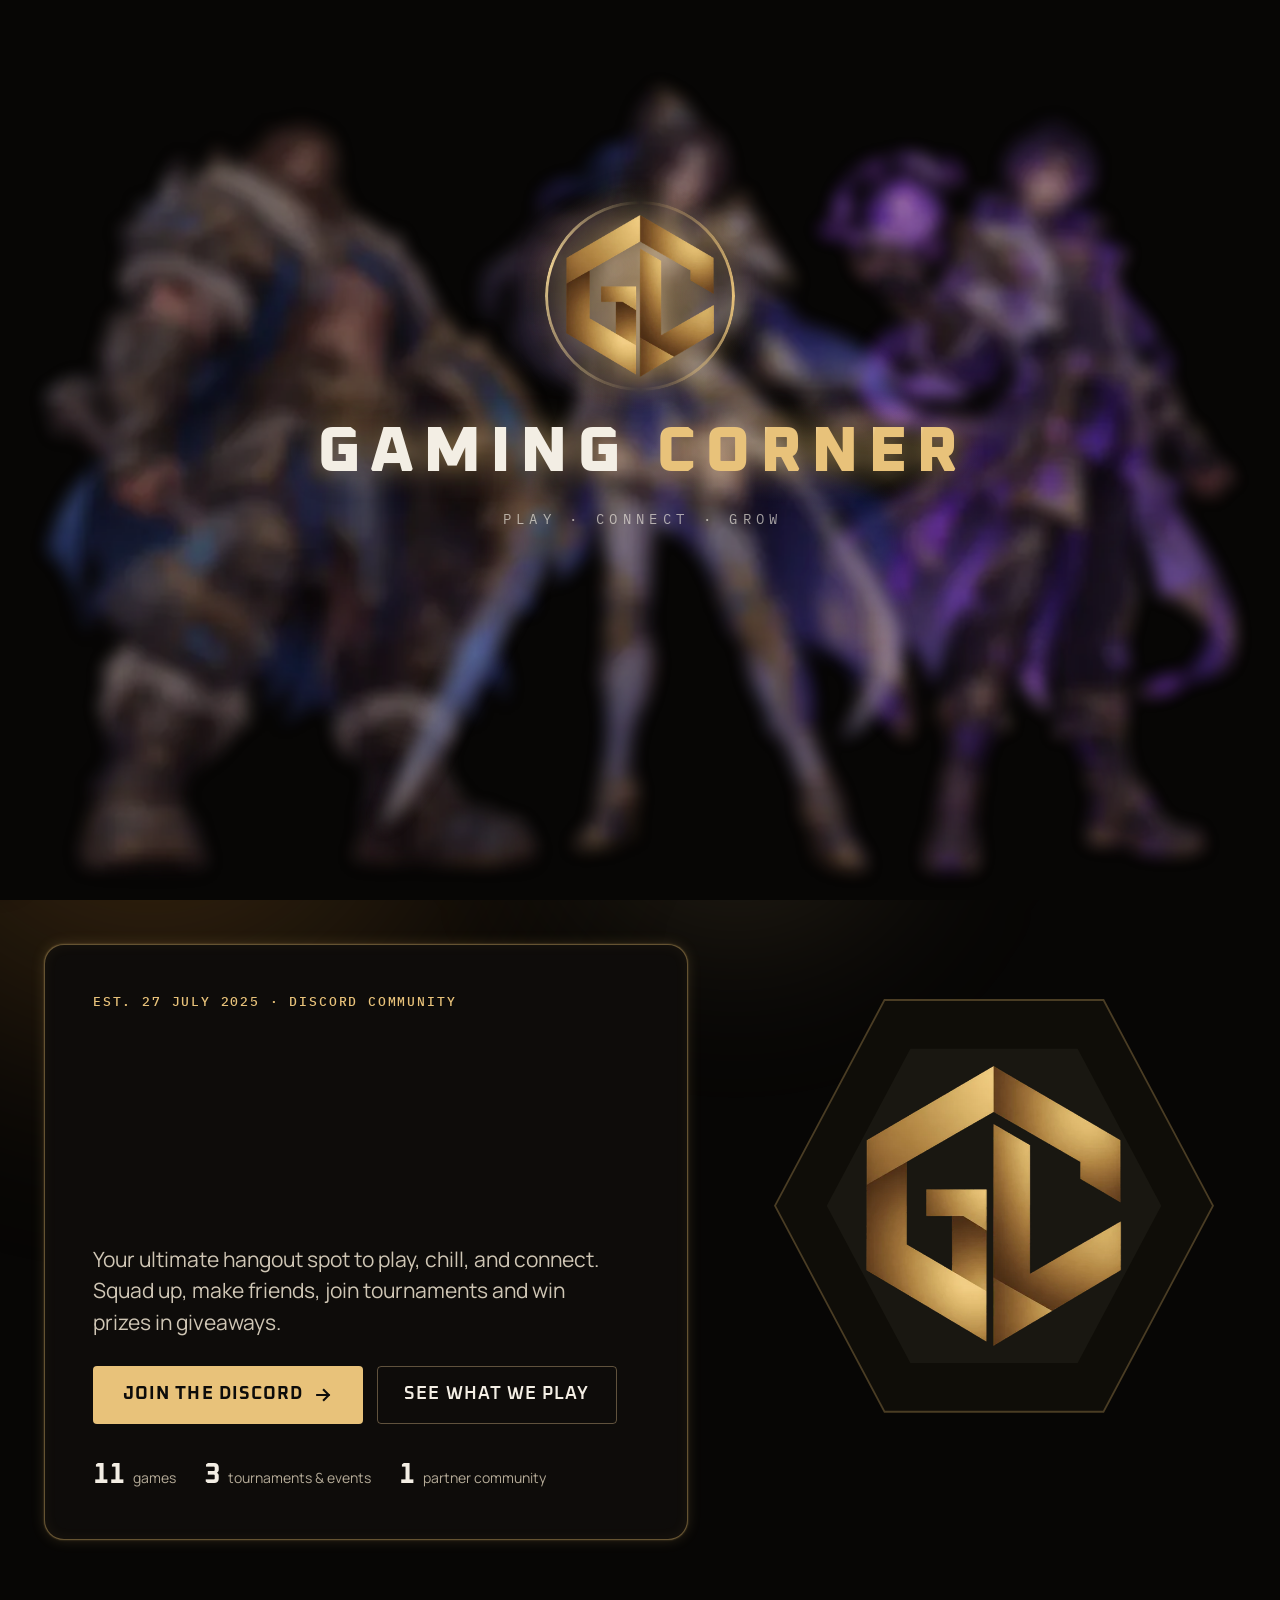
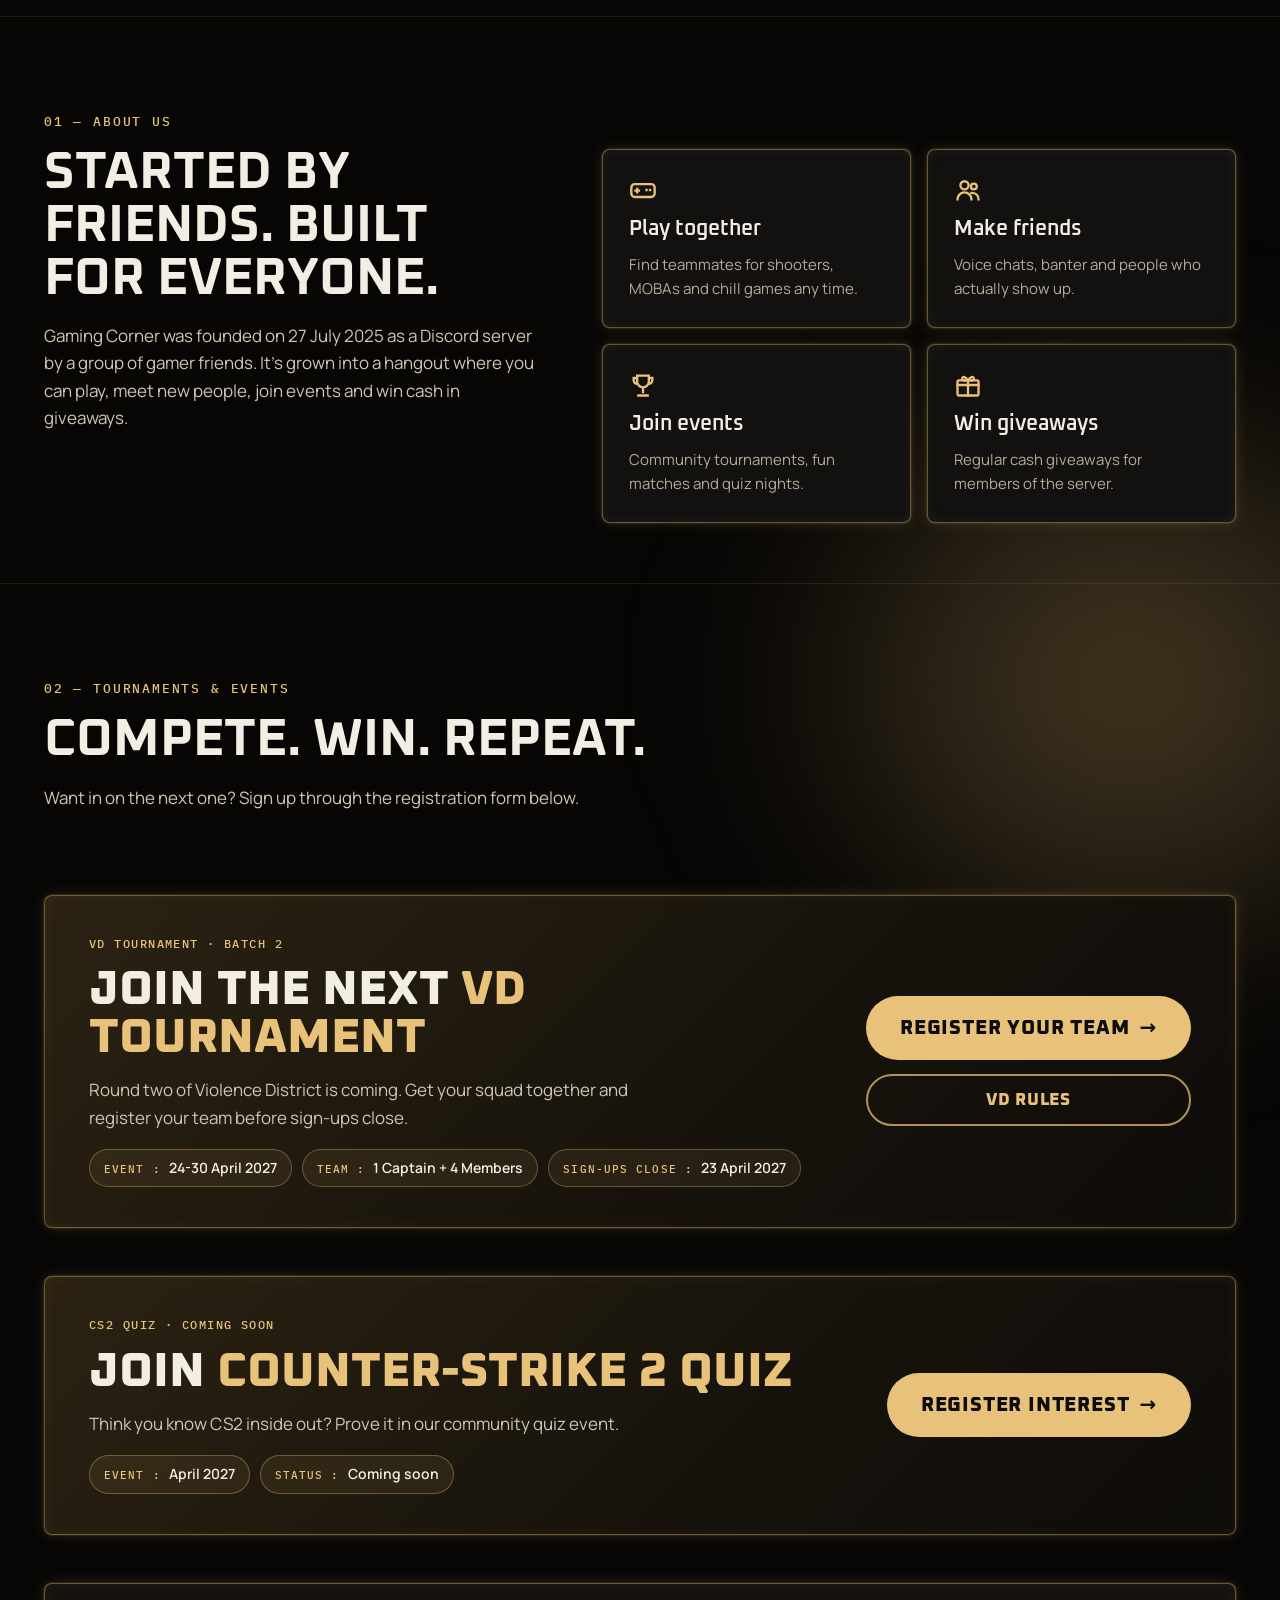
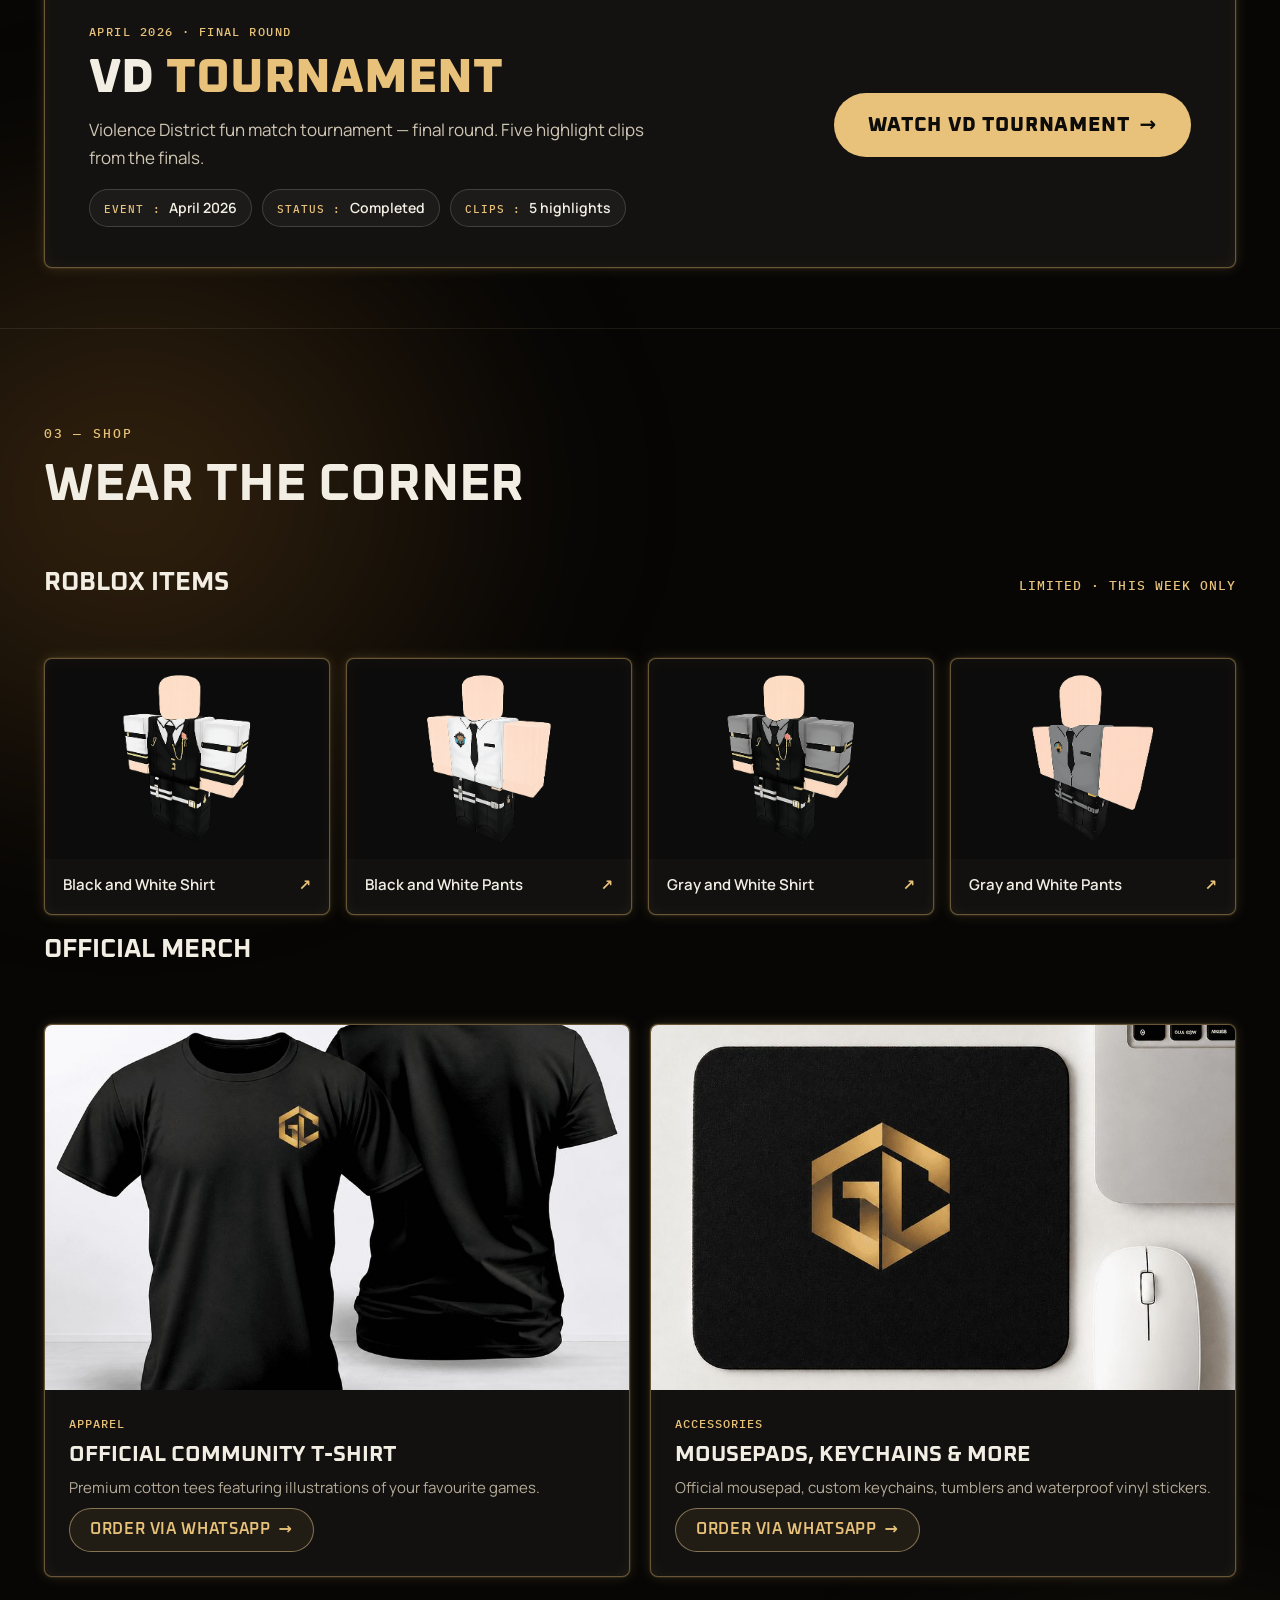
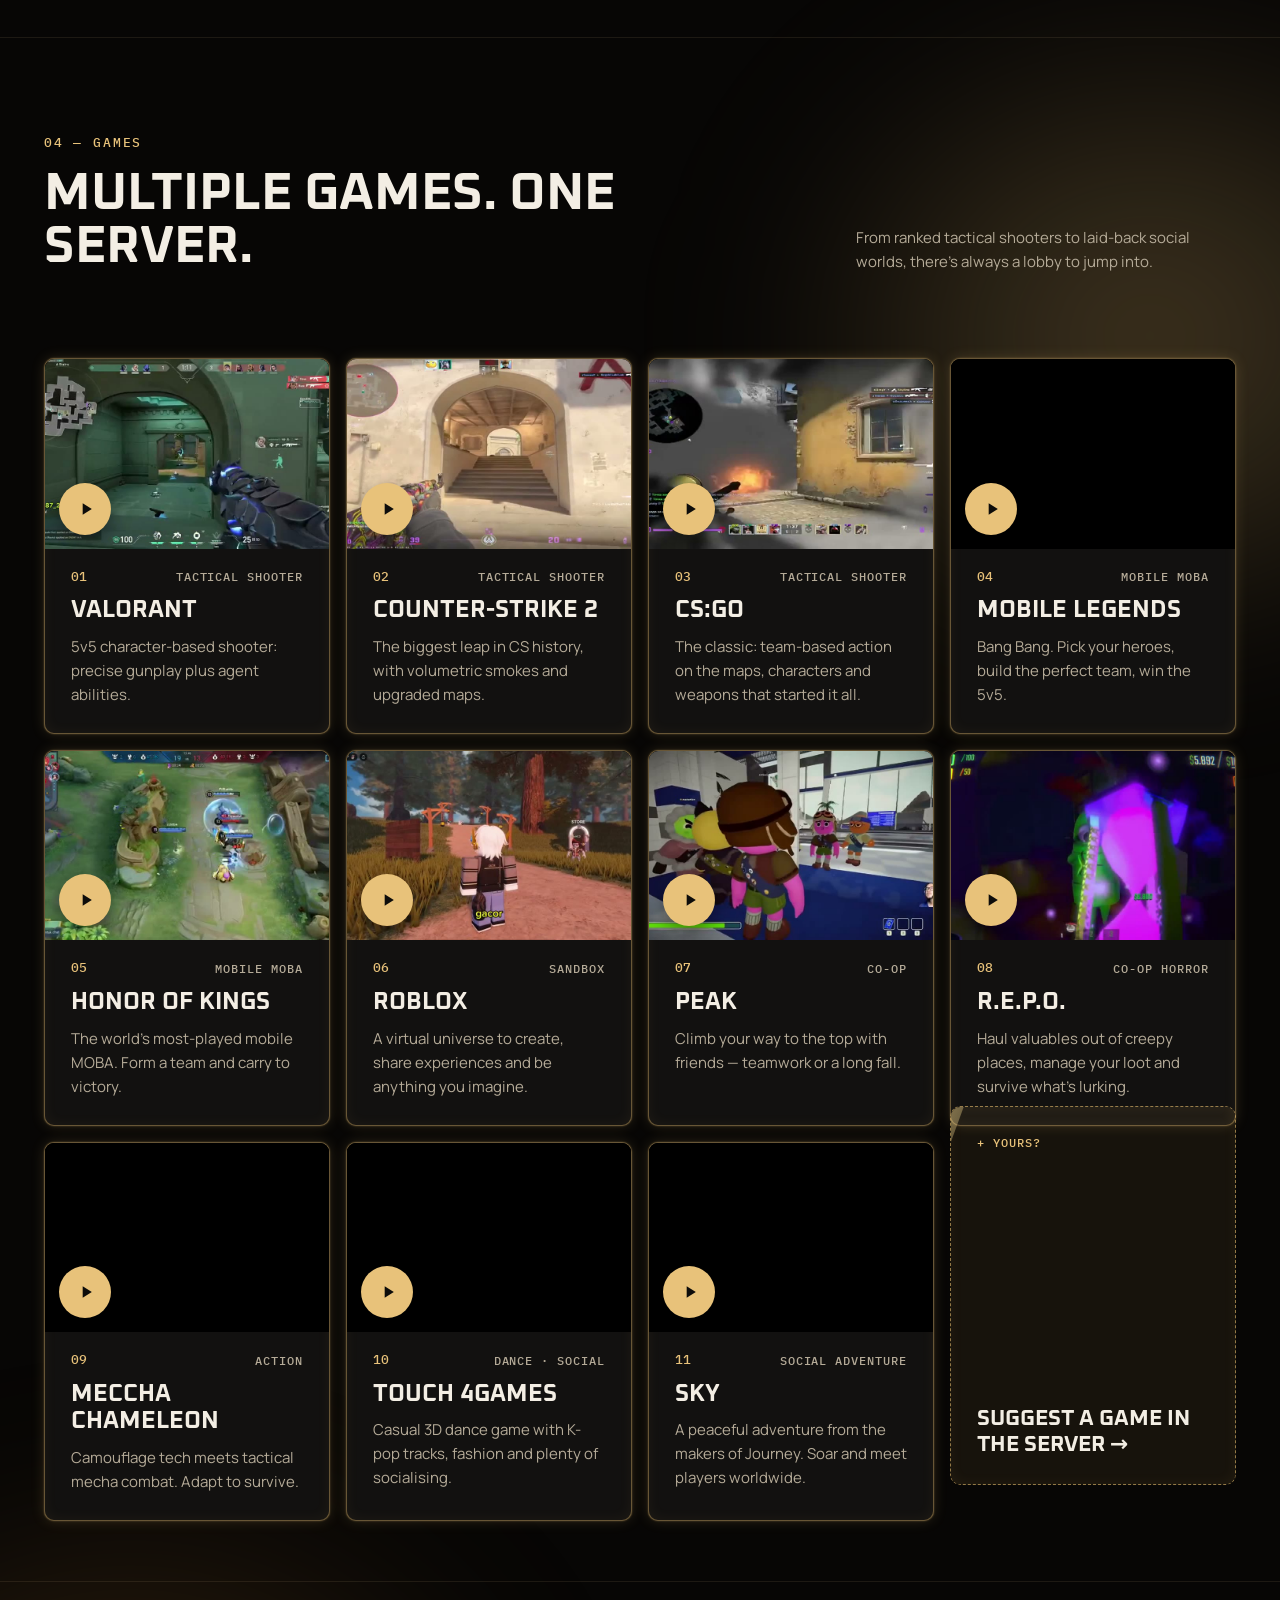
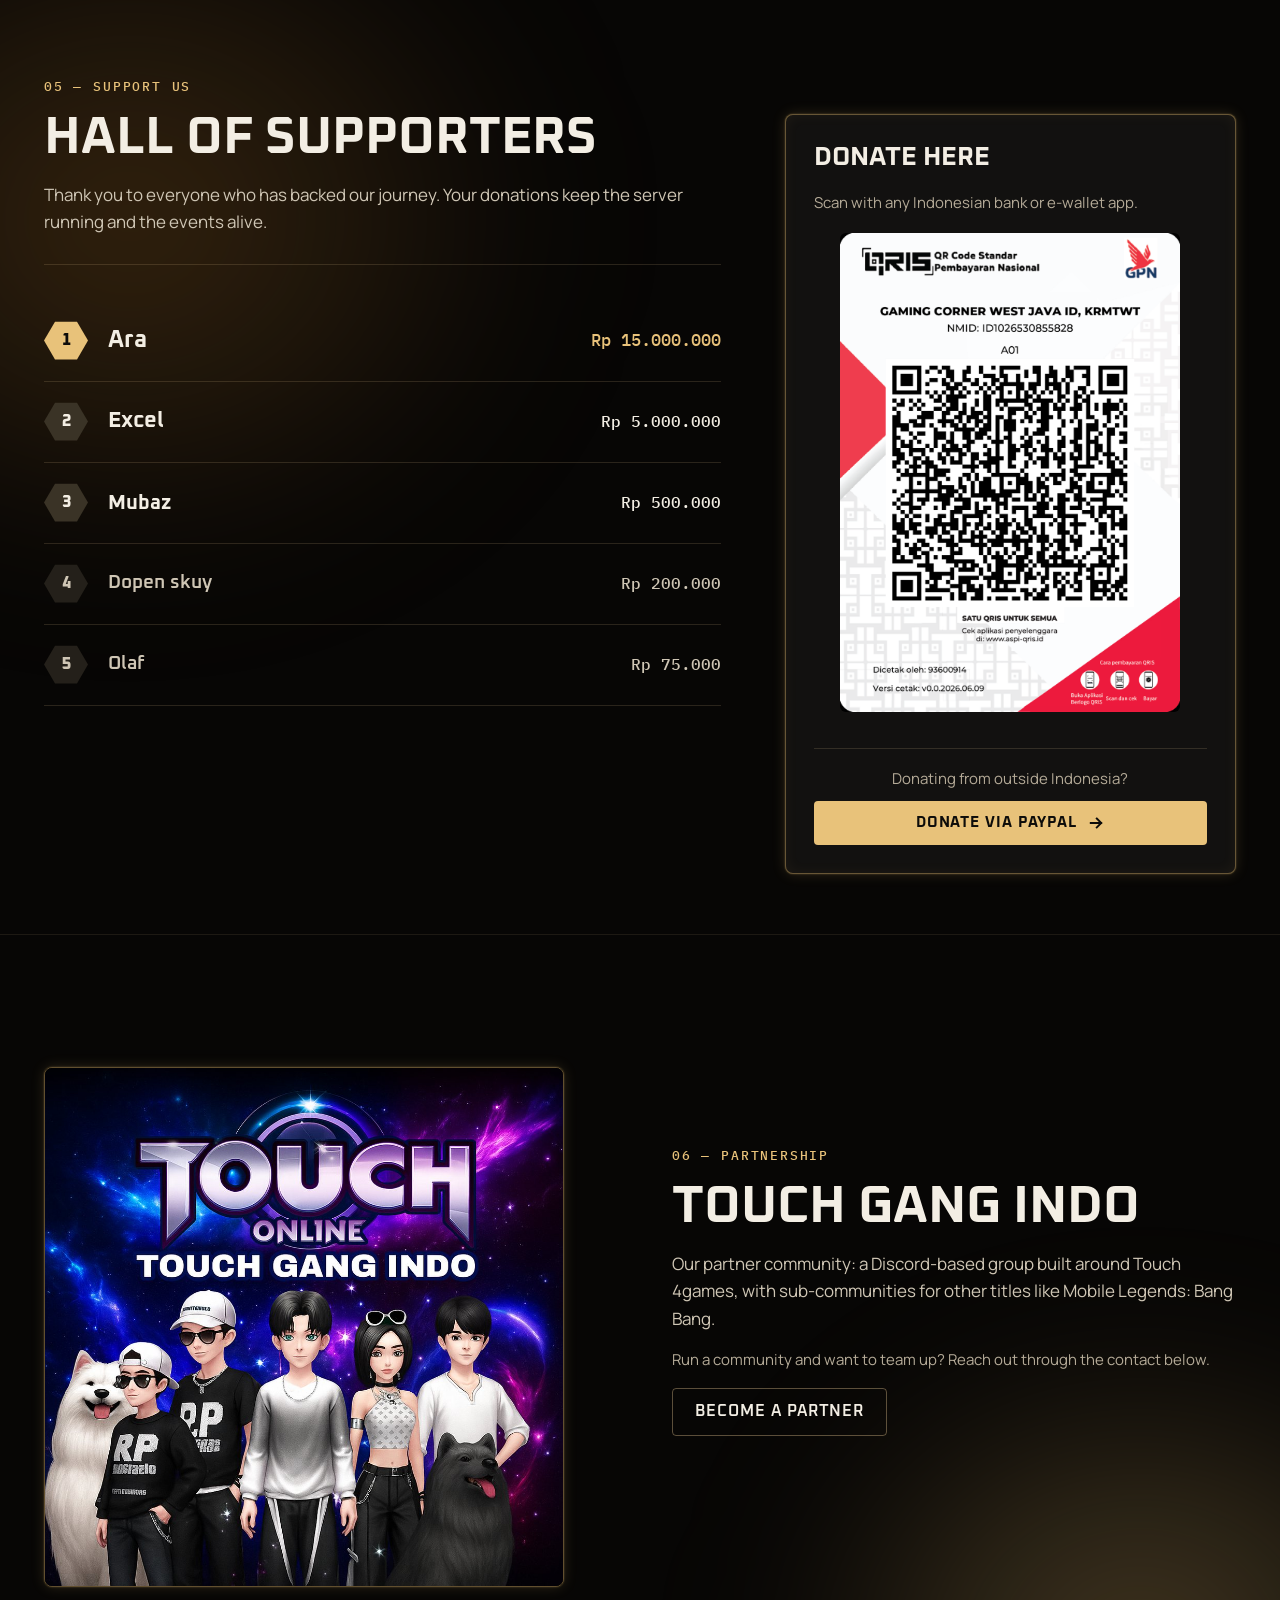
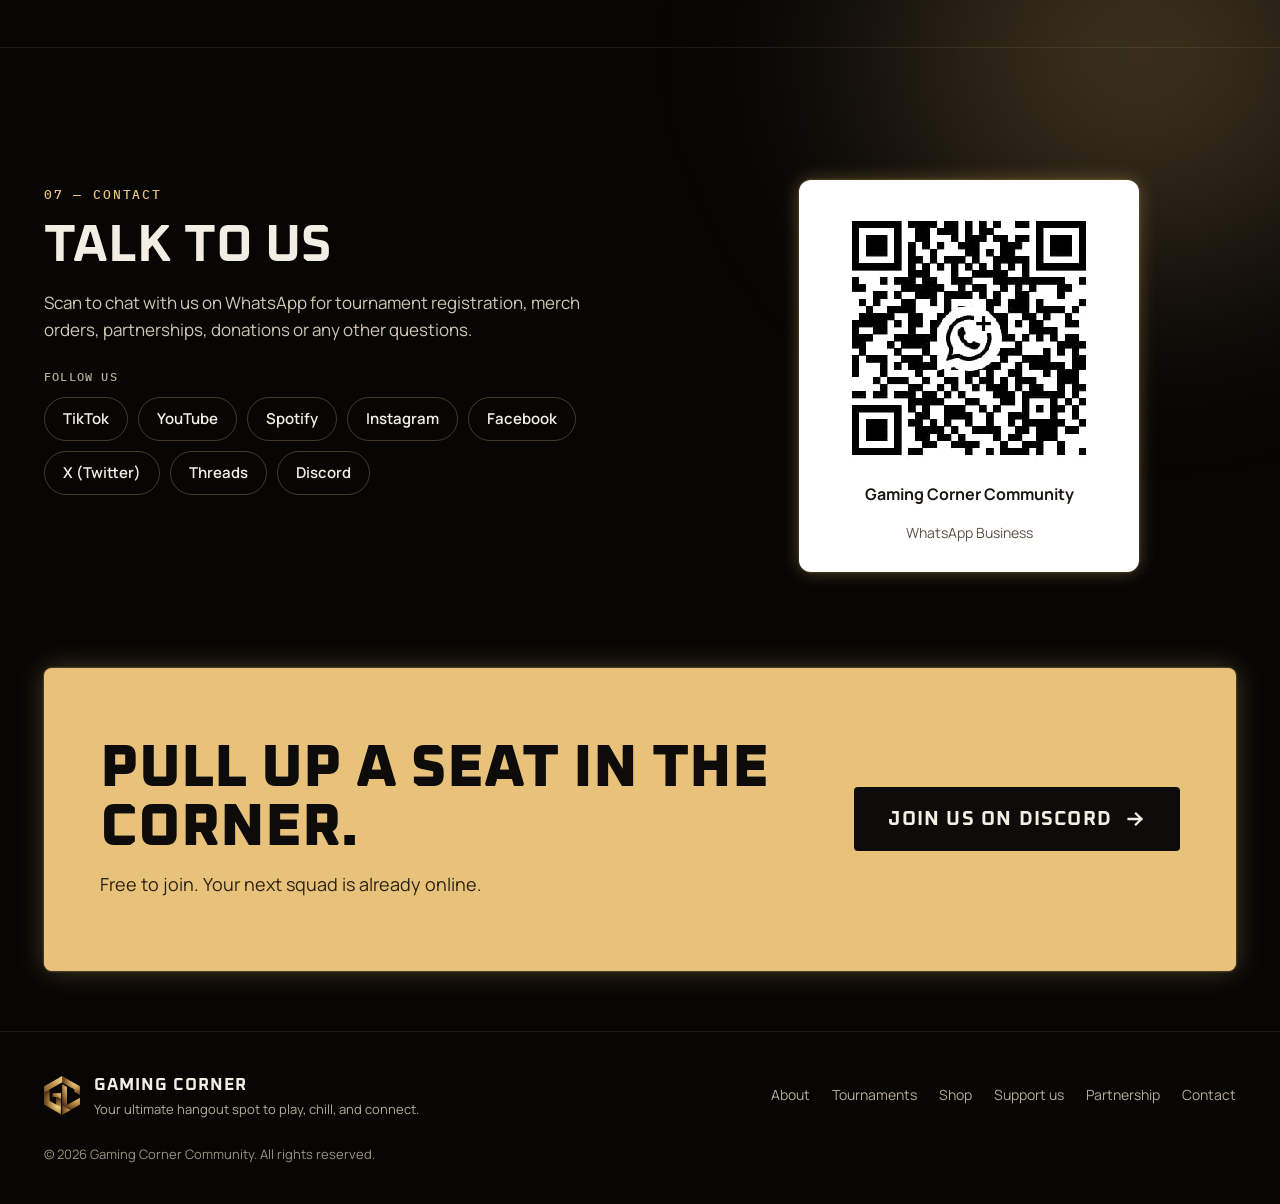
==== commit 25c6ede4: "Add files via upload" ====
--- a/index.html
+++ b/index.html
@@ -750,7 +750,7 @@
           <div class="info__cta">
             <button type="button" class="signup__btn" data-step="order" data-needs-items>Order <span class="arr" aria-hidden="true">&rarr;</span></button>
             <button type="button" class="signup__btn signup__btn--ghost" data-modal="revin-store">+ Lanjut belanja</button>
-            <button type="button" class="rc-clear" data-clear>Kosongkan keranjang</button>
+            <button type="button" class="rc-clear" data-clear><svg viewBox="0 0 24 24" fill="none" stroke="currentColor" stroke-width="1.9" stroke-linecap="round" stroke-linejoin="round" aria-hidden="true"><path d="M4 7h16"/><path d="M9 7V4.5h6V7"/><path d="M6.5 7l1 12.5h9l1-12.5"/><path d="M10 11v5M14 11v5"/></svg>Kosongkan keranjang</button>
           </div>
         </div>
         <div class="rc-pane" data-pane="order" hidden>
@@ -758,16 +758,21 @@
           <p class="info__lead">Periksa pesananmu dulu sebelum membayar.</p>
           <ul class="info__list rc-lines rc-lines--ro" data-lines></ul>
           <div class="rc-sum"><span>Total bayar</span><b class="rc-total">Rp 0</b></div>
+          <div class="rc-field">
+            <label for="rc-ign">IGN Touch 4games kamu</label>
+            <input id="rc-ign" class="rc-input" type="text" maxlength="40" autocomplete="off" autocapitalize="off" spellcheck="false" placeholder="Tulis IGN kamu di sini">
+            <p class="rc-hint" data-ign-hint>Isi IGN dulu sebelum membayar. Barang akan dikirim ke IGN ini, jadi pastikan benar.</p>
+          </div>
           <div class="info__cta">
-            <button type="button" class="signup__btn" data-step="pay">Bayar <span class="arr" aria-hidden="true">&rarr;</span></button>
+            <button type="button" class="signup__btn" data-step="pay" data-needs-ign disabled>Bayar <span class="arr" aria-hidden="true">&rarr;</span></button>
             <button type="button" class="signup__btn signup__btn--ghost" data-step="cart">&larr; Kembali</button>
           </div>
         </div>
         <div class="rc-pane" data-pane="pay" hidden>
           <h3 class="gc-modal__title">Pembayaran</h3>
-          <p class="info__lead">Scan QR Revinz Store di bawah ini untuk membayar <b class="rc-total">Rp 0</b>.</p>
+          <p class="info__lead">Scan QR Revinz Store di bawah ini untuk membayar <b class="rc-total">Rp 0</b>.<br>IGN Touch 4games: <b class="rc-ign-show" data-ign-show></b></p>
           <div class="rc-qr"><img src="assets/img/revinz-qr.jpg" alt="QRIS pembayaran Revinz Store" width="1000" height="1408" loading="lazy" decoding="async"></div>
-          <p class="rc-note"><b>Jika sudah membayar, silakan WhatsApp Revinz Store lalu kirimkan IGN Touch 4games Anda.</b></p>
+          <p class="rc-note"><b>Jika sudah membayar, silakan chat WhatsApp Revinz Store dan kirim bukti pembayaranmu.</b> Pesanan, total, dan IGN kamu sudah terisi otomatis di pesannya, tinggal kirim.</p>
           <div class="info__cta">
             <a class="signup__btn" data-wa href="#" target="_blank" rel="noopener noreferrer">Chat WhatsApp Revinz Store <span class="arr" aria-hidden="true">&rarr;</span></a>
             <button type="button" class="signup__btn signup__btn--ghost" data-step="order">&larr; Kembali</button>
--- a/css/revin-shop.css
+++ b/css/revin-shop.css
@@ -0,0 +1,52 @@
+/* Revisi 58 - keranjang Revinz Store (Sell RC / Sell Item / Keranjang / Ringkasan / Pembayaran) */
+.gc-modal .rc-list { gap: 10px; }
+.gc-modal .rc-list li.rc-row, .gc-modal .rc-lines li.rc-row {
+  display: grid; grid-template-columns: 1fr auto auto; align-items: center; gap: 14px;
+}
+.gc-modal .rc-row__name { font-weight: 700; font-size: 17px; color: var(--text); }
+.gc-modal .info__list .rc-row .rc-row__price { color: var(--gold); font-weight: 700; white-space: nowrap; }
+.gc-modal .rc-step { display: inline-flex; align-items: center; gap: 4px; padding: 4px; border-radius: 999px; border: 1px solid rgba(232, 190, 110, .45); }
+.gc-modal .rc-step__btn {
+  width: 32px; height: 32px; border-radius: 50%; border: 0; margin: 0; padding: 0; cursor: pointer;
+  display: grid; place-items: center; font: 700 20px/1 var(--font-body, inherit);
+  background: rgba(232, 190, 110, .16); color: var(--gold);
+  transition: background .2s ease, transform .2s ease, opacity .2s ease;
+}
+.gc-modal .rc-step__btn:disabled { opacity: .35; cursor: default; }
+.gc-modal .rc-step__btn:focus-visible { outline: 2px solid var(--gold); outline-offset: 2px; }
+@media (hover: hover) { .gc-modal .rc-step__btn:not(:disabled):hover { background: var(--gold); color: #1a140a; transform: scale(1.08); } }
+.gc-modal .rc-step__btn:not(:disabled):active { transform: scale(.9); }
+.gc-modal .rc-step__qty { min-width: 28px; text-align: center; font-weight: 700; font-size: 16px; color: var(--text); }
+.gc-modal .rc-ro-qty { font-weight: 700; color: var(--text-2, #d8d2c6); }
+
+/* bar keranjang di bawah daftar */
+.gc-modal .rc-bar {
+  width: 100%; margin: 20px 0 0; padding: 14px 18px; display: flex; justify-content: space-between; align-items: center; gap: 12px; flex-wrap: wrap;
+  border-radius: 14px; border: 1px solid var(--gold); background: rgba(232, 190, 110, .12); color: var(--text); cursor: pointer;
+  font: 600 15px/1.3 var(--font-body, inherit); text-align: left;
+  transition: background .25s ease, transform .25s ease;
+}
+.gc-modal .rc-bar[hidden] { display: none; }
+.gc-modal .rc-bar b { color: var(--gold); }
+.gc-modal .rc-bar__go { color: var(--gold); font-weight: 700; }
+.gc-modal .rc-bar:focus-visible { outline: 2px solid var(--gold); outline-offset: 2px; }
+@media (hover: hover) { .gc-modal .rc-bar:hover { background: rgba(232, 190, 110, .22); transform: translateY(-2px); } }
+.gc-modal .rc-bar:active { transform: scale(.985); }
+
+/* keranjang / ringkasan / pembayaran */
+.gc-modal .rc-pane[hidden] { display: none; }
+.gc-modal .rc-empty { margin: 0 0 6px; color: var(--text-2, #b9b2a4); font-style: italic; }
+.gc-modal .rc-empty[hidden] { display: none; }
+.gc-modal .rc-sum { margin: 18px 0 0; padding: 14px 4px 0; border-top: 1px solid rgba(232, 190, 110, .35); display: flex; justify-content: space-between; align-items: baseline; font-size: 18px; color: var(--text); }
+.gc-modal .rc-sum b { color: var(--gold); font-size: 24px; }
+.gc-modal .rc-clear { background: none; border: 0; padding: 8px 4px; cursor: pointer; color: var(--text-2, #b9b2a4); font: 500 14px/1 var(--font-body, inherit); text-decoration: underline; }
+.gc-modal .rc-clear[hidden] { display: none; }
+.gc-modal .rc-clear:hover { color: var(--gold); }
+.gc-modal .rc-qr { display: flex; justify-content: center; margin: 6px 0 18px; }
+.gc-modal .rc-qr img { width: min(380px, 100%); height: auto; border-radius: 14px; background: #fff; }
+.gc-modal .rc-note { margin: 0 0 4px; padding: 14px 16px; border-radius: 12px; border: 1px solid rgba(232, 190, 110, .4); background: rgba(232, 190, 110, .08); color: var(--text); line-height: 1.55; }
+.gc-modal .signup__btn:disabled { opacity: .45; cursor: default; pointer-events: none; }
+@media (max-width: 720px) {
+  .gc-modal .rc-list li.rc-row, .gc-modal .rc-lines li.rc-row { grid-template-columns: 1fr auto; row-gap: 8px; }
+  .gc-modal .rc-list li.rc-row .rc-step, .gc-modal .rc-lines li.rc-row .rc-step { grid-column: 1 / -1; justify-self: end; }
+}
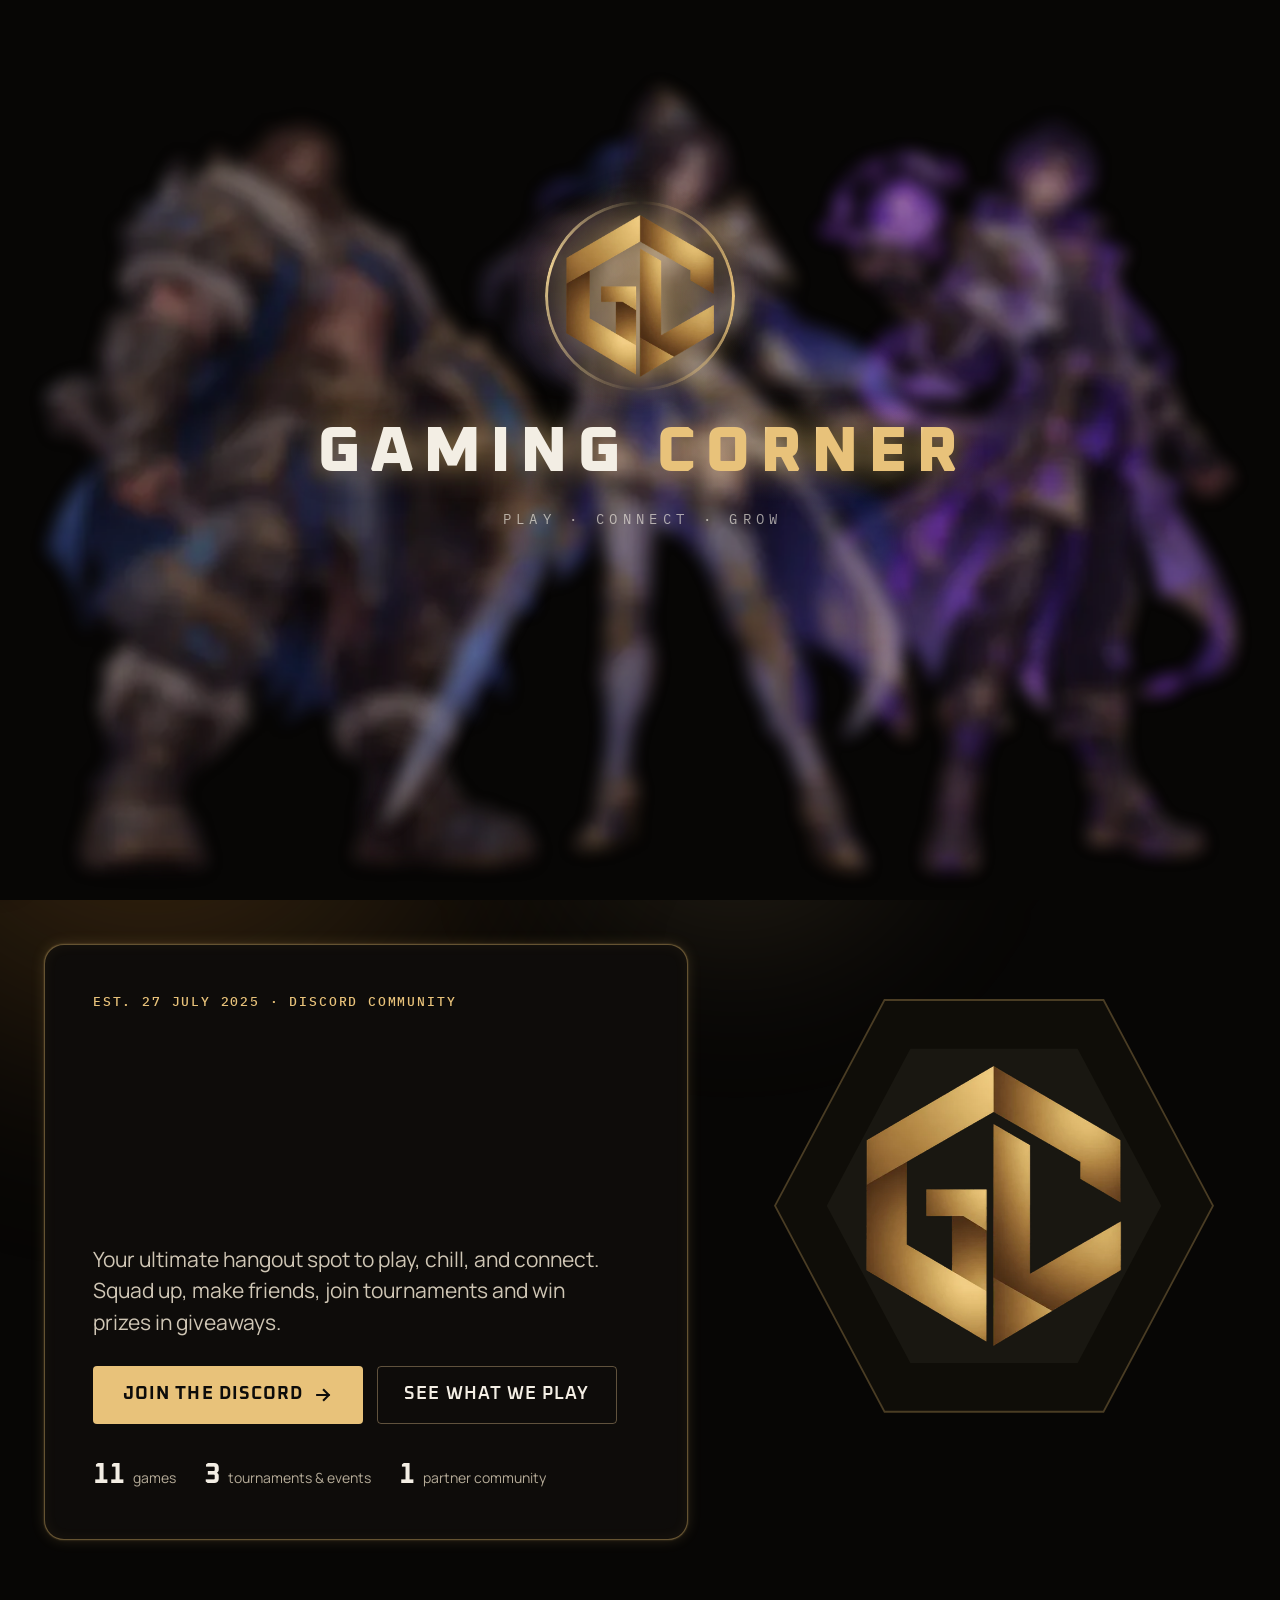
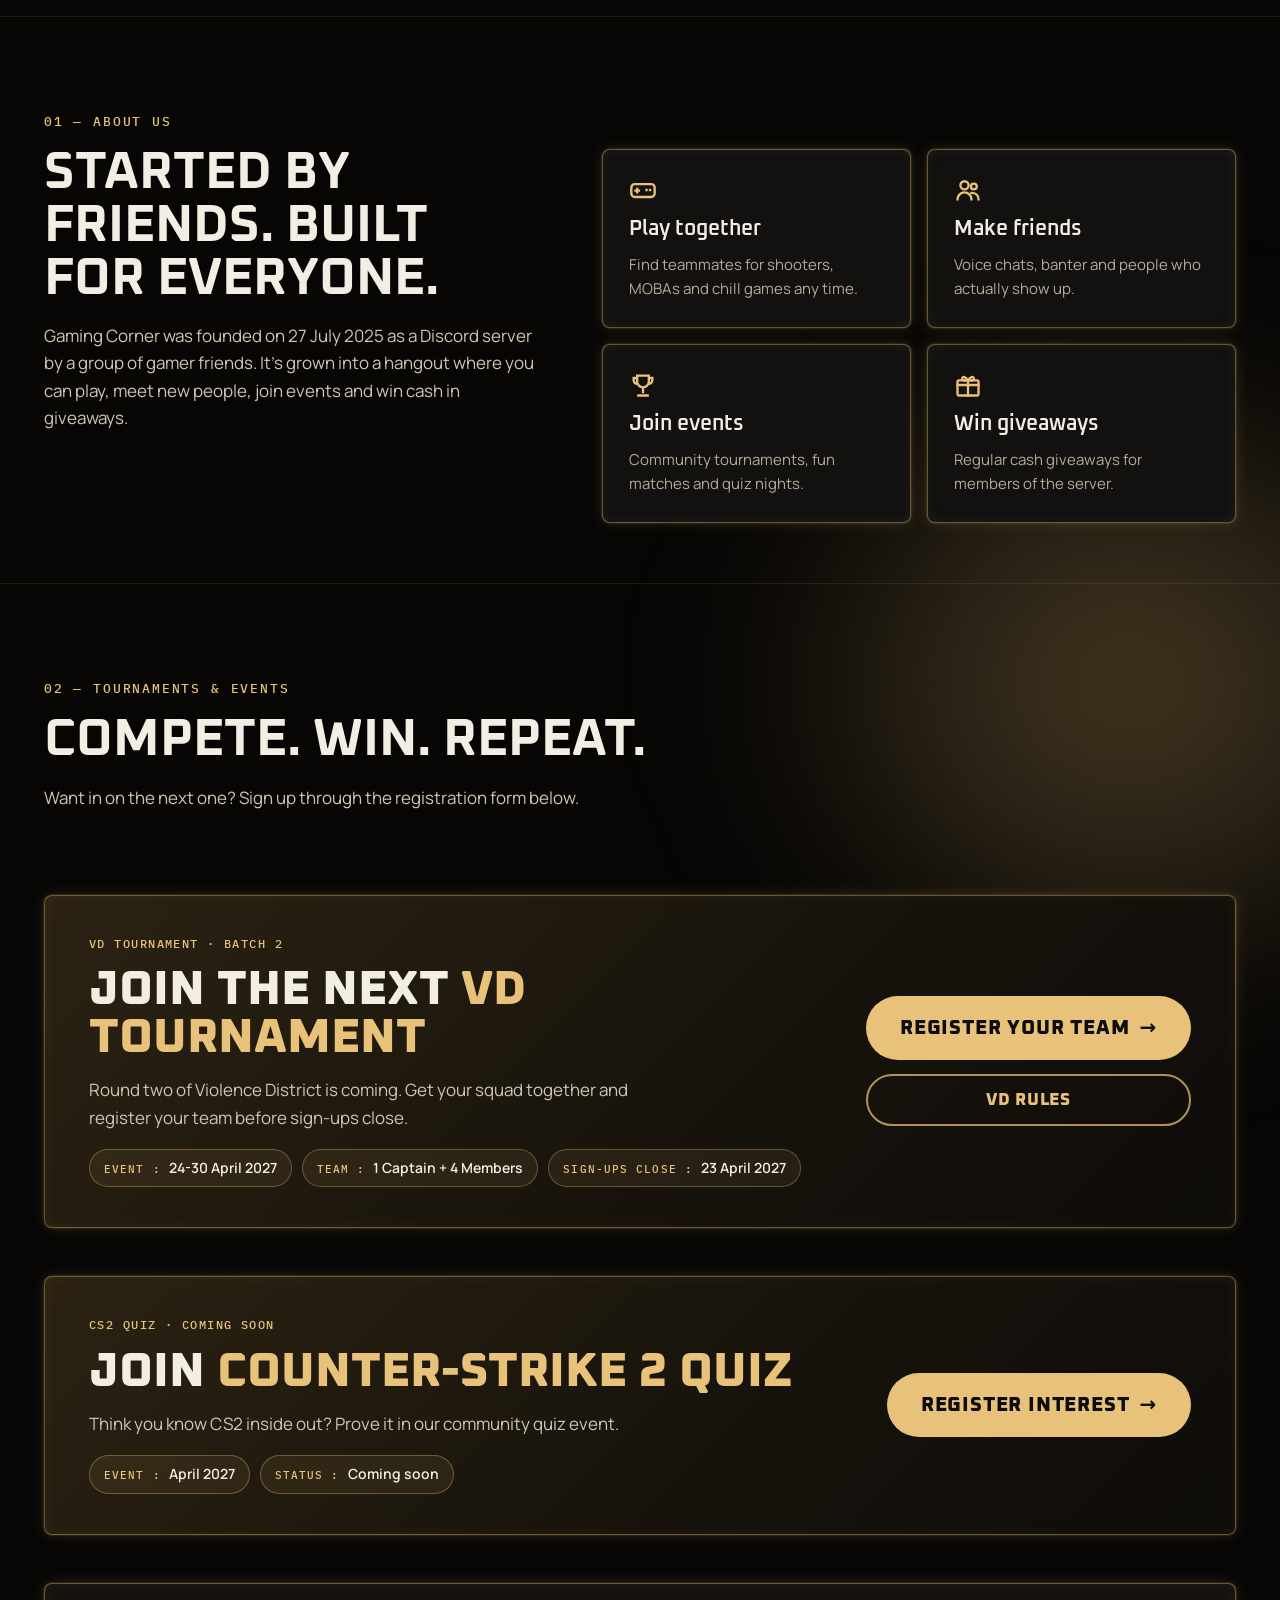
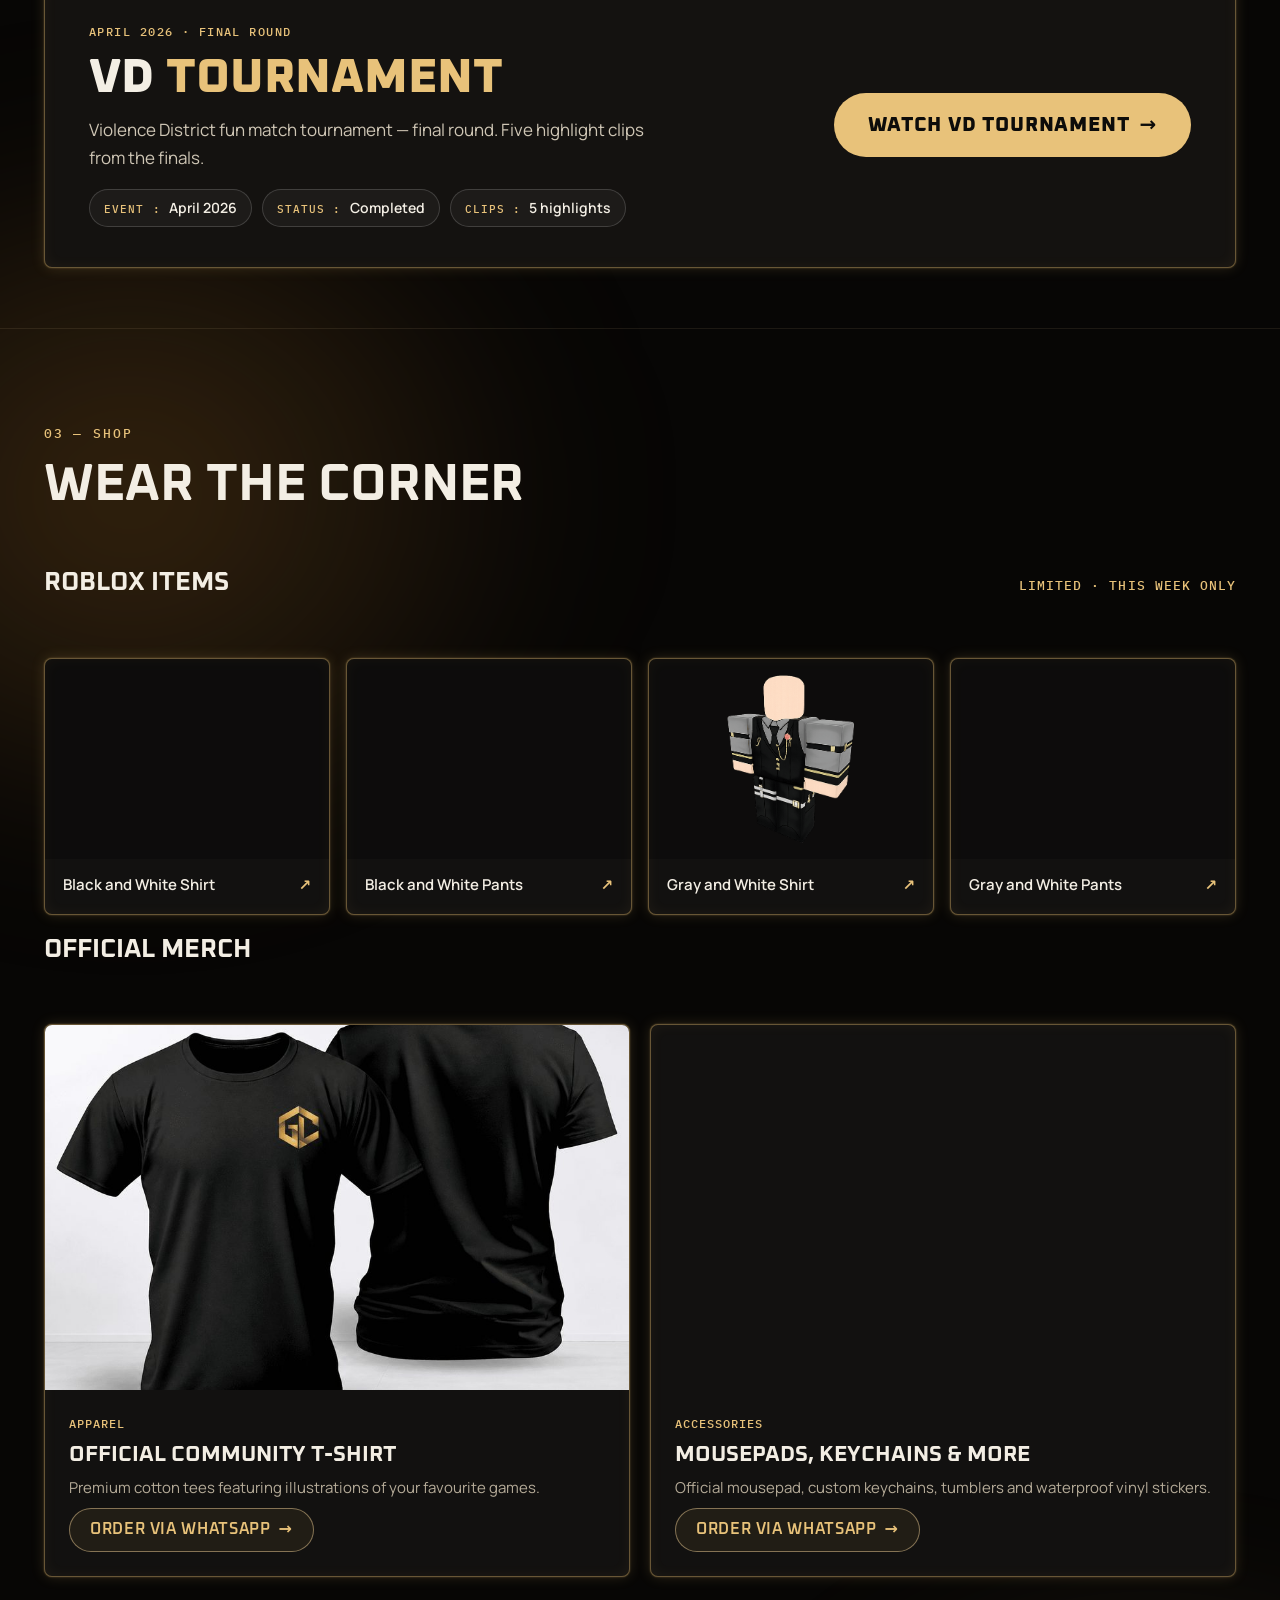
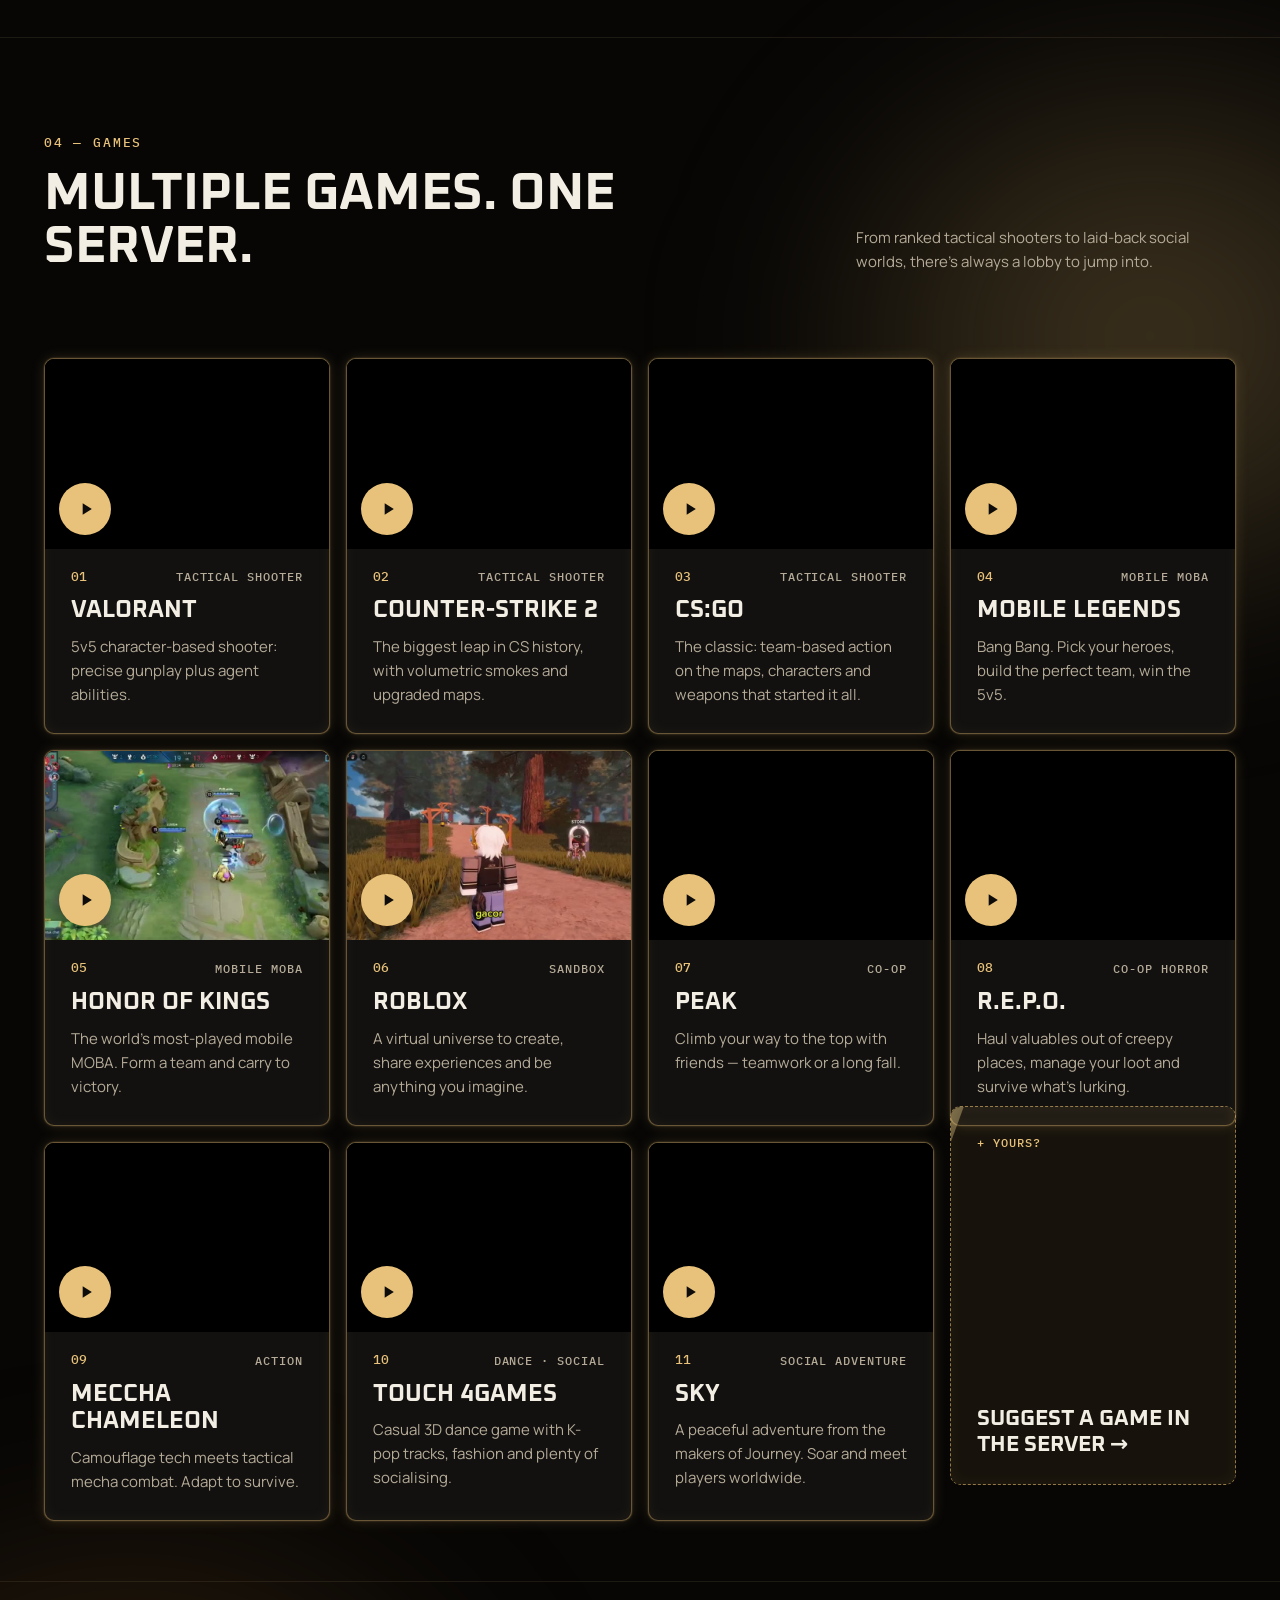
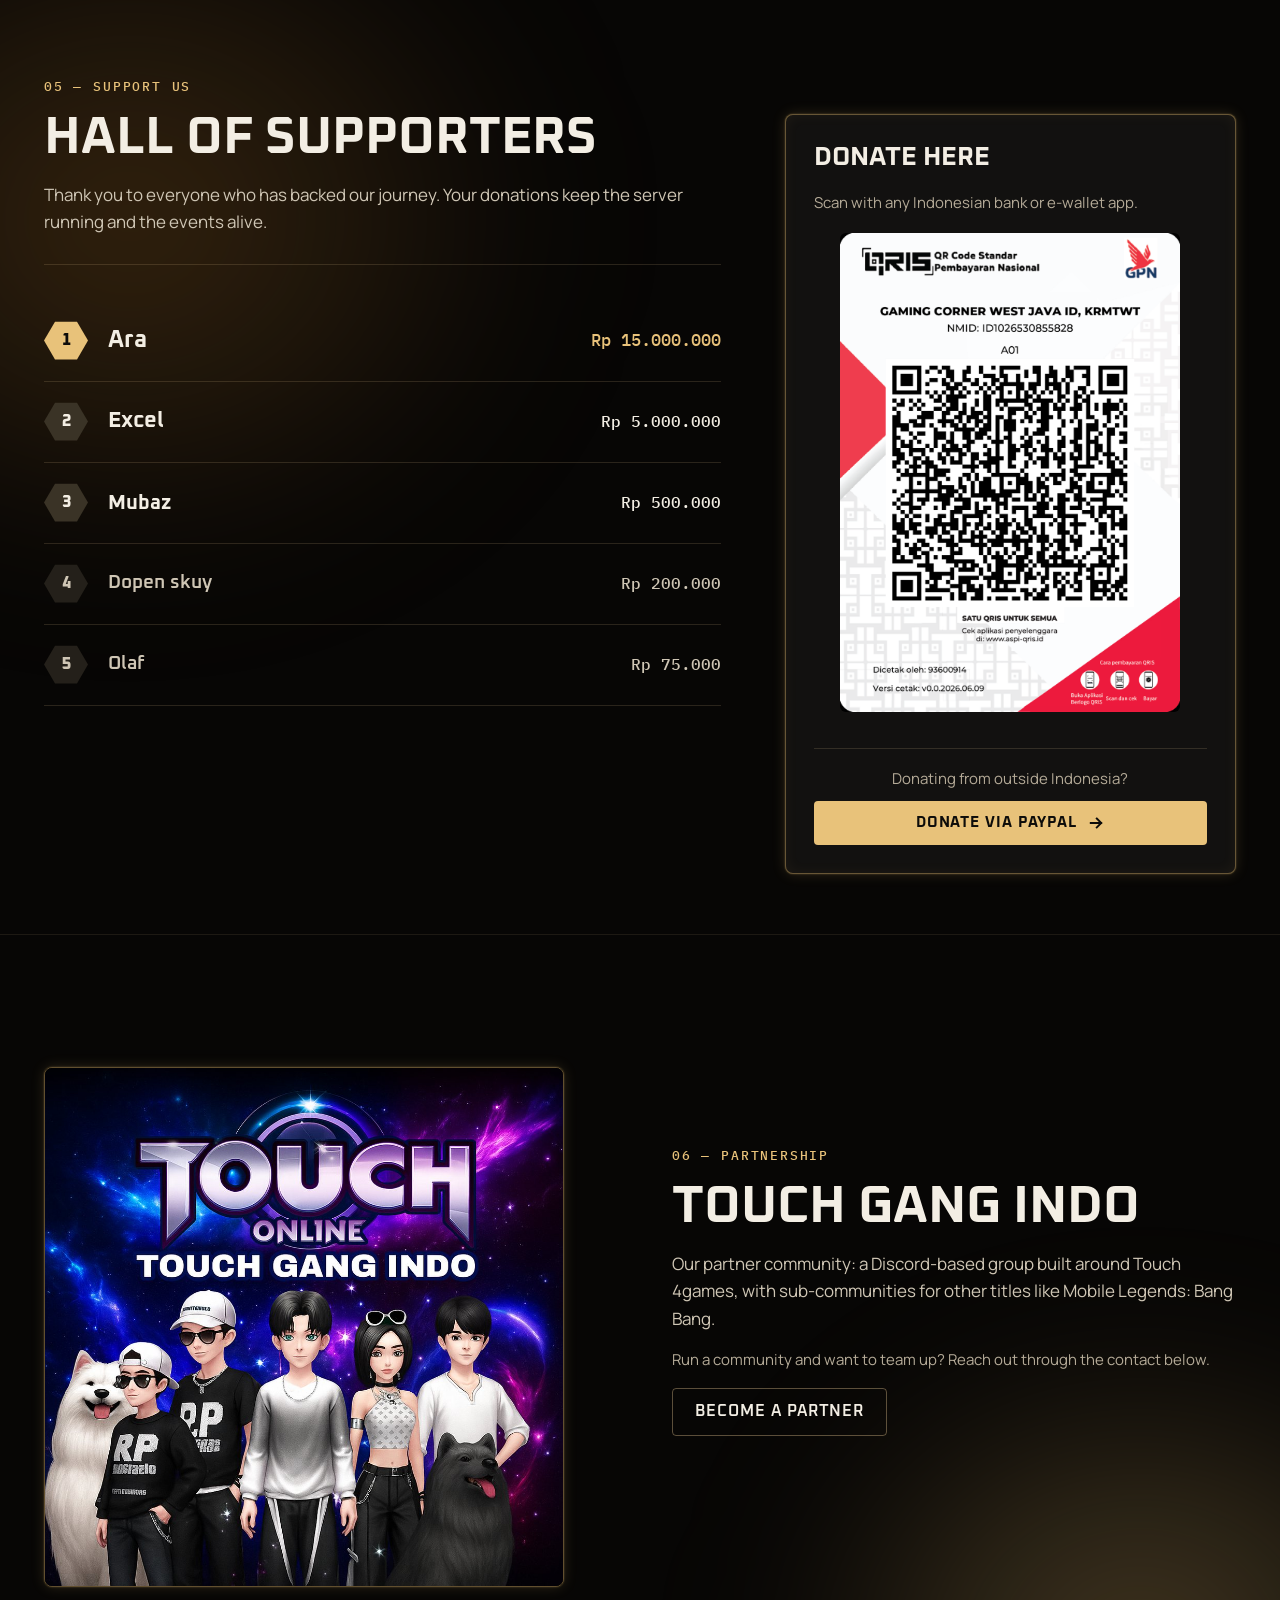
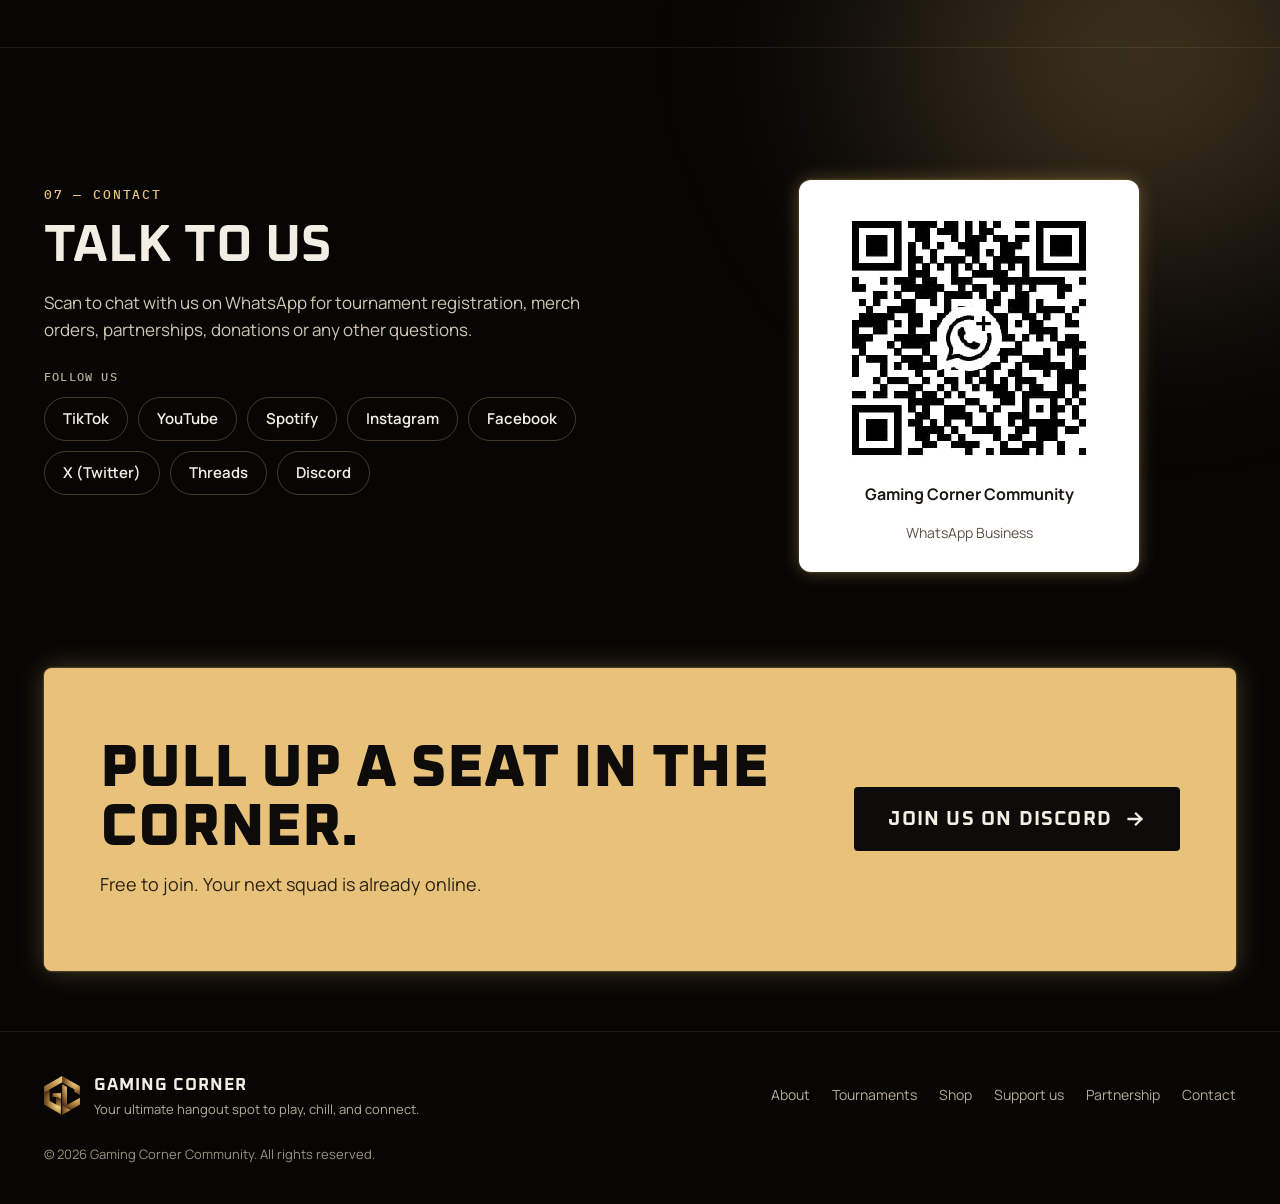
==== commit b06f89eb: "Add files via upload" ====
--- a/index.html
+++ b/index.html
@@ -748,8 +748,8 @@
           <p class="rc-empty" data-empty>Keranjang masih kosong.</p>
           <div class="rc-sum"><span>Total</span><b class="rc-total">Rp 0</b></div>
           <div class="info__cta">
+            <button type="button" class="signup__btn signup__btn--ghost" data-modal="revin-store">+ Lanjut belanja</button>
             <button type="button" class="signup__btn" data-step="order" data-needs-items>Order <span class="arr" aria-hidden="true">&rarr;</span></button>
-            <button type="button" class="signup__btn signup__btn--ghost" data-modal="revin-store">+ Lanjut belanja</button>
             <button type="button" class="rc-clear" data-clear><svg viewBox="0 0 24 24" fill="none" stroke="currentColor" stroke-width="1.9" stroke-linecap="round" stroke-linejoin="round" aria-hidden="true"><path d="M4 7h16"/><path d="M9 7V4.5h6V7"/><path d="M6.5 7l1 12.5h9l1-12.5"/><path d="M10 11v5M14 11v5"/></svg>Kosongkan keranjang</button>
           </div>
         </div>
@@ -764,8 +764,8 @@
             <p class="rc-hint" data-ign-hint>Isi IGN dulu sebelum membayar. Barang akan dikirim ke IGN ini, jadi pastikan benar.</p>
           </div>
           <div class="info__cta">
+            <button type="button" class="signup__btn signup__btn--ghost" data-step="cart">&larr; Kembali</button>
             <button type="button" class="signup__btn" data-step="pay" data-needs-ign disabled>Bayar <span class="arr" aria-hidden="true">&rarr;</span></button>
-            <button type="button" class="signup__btn signup__btn--ghost" data-step="cart">&larr; Kembali</button>
           </div>
         </div>
         <div class="rc-pane" data-pane="pay" hidden>
--- a/css/revin-shop.css
+++ b/css/revin-shop.css
@@ -50,3 +50,28 @@
   .gc-modal .rc-list li.rc-row, .gc-modal .rc-lines li.rc-row { grid-template-columns: 1fr auto; row-gap: 8px; }
   .gc-modal .rc-list li.rc-row .rc-step, .gc-modal .rc-lines li.rc-row .rc-step { grid-column: 1 / -1; justify-self: end; }
 }
+
+/* Revisi 59: jarak antar tombol, kolom IGN, tombol "Kosongkan keranjang" berkotak (merah lembut, beda dari tombol emas) */
+.gc-modal .rc-pane .info__cta { gap: 18px 26px; margin-top: 30px; }
+.gc-modal .rc-field { margin-top: 22px; }
+.gc-modal .rc-field label { display: block; margin: 0 0 8px; font-weight: 700; font-size: 15px; color: var(--gold); letter-spacing: .02em; }
+.gc-modal .rc-input {
+  width: 100%; padding: 14px 16px; border-radius: 12px; border: 1px solid rgba(232, 190, 110, .5);
+  background: rgba(255, 255, 255, .05); color: var(--text); font: 600 17px/1.2 var(--font-body, inherit);
+  transition: border-color .2s ease, box-shadow .2s ease;
+}
+.gc-modal .rc-input::placeholder { color: rgba(216, 210, 198, .45); font-weight: 400; }
+.gc-modal .rc-input:focus { outline: none; border-color: var(--gold); box-shadow: 0 0 0 3px rgba(232, 190, 110, .2); }
+.gc-modal .rc-hint { margin: 8px 2px 0; font-size: 14px; line-height: 1.5; color: var(--text-2, #b9b2a4); }
+.gc-modal .rc-ign-show { color: var(--gold); word-break: break-all; }
+
+.gc-modal .rc-clear {
+  display: inline-flex; align-items: center; gap: 8px; padding: 11px 18px; border-radius: 999px; margin: 0;
+  border: 1.5px solid rgba(255, 128, 116, .6); background: rgba(255, 128, 116, .08); color: #ff9d92;
+  font: 600 14px/1 var(--font-body, inherit); text-decoration: none; cursor: pointer;
+  transition: background .25s ease, border-color .25s ease, color .25s ease, transform .25s ease;
+}
+.gc-modal .rc-clear svg { width: 17px; height: 17px; flex: none; }
+.gc-modal .rc-clear:focus-visible { outline: 2px solid #ff9d92; outline-offset: 3px; }
+@media (hover: hover) { .gc-modal .rc-clear:hover { color: #ffb9b0; background: rgba(255, 128, 116, .18); border-color: #ff9d92; transform: translateY(-2px); } }
+.gc-modal .rc-clear:active { transform: scale(.96); }
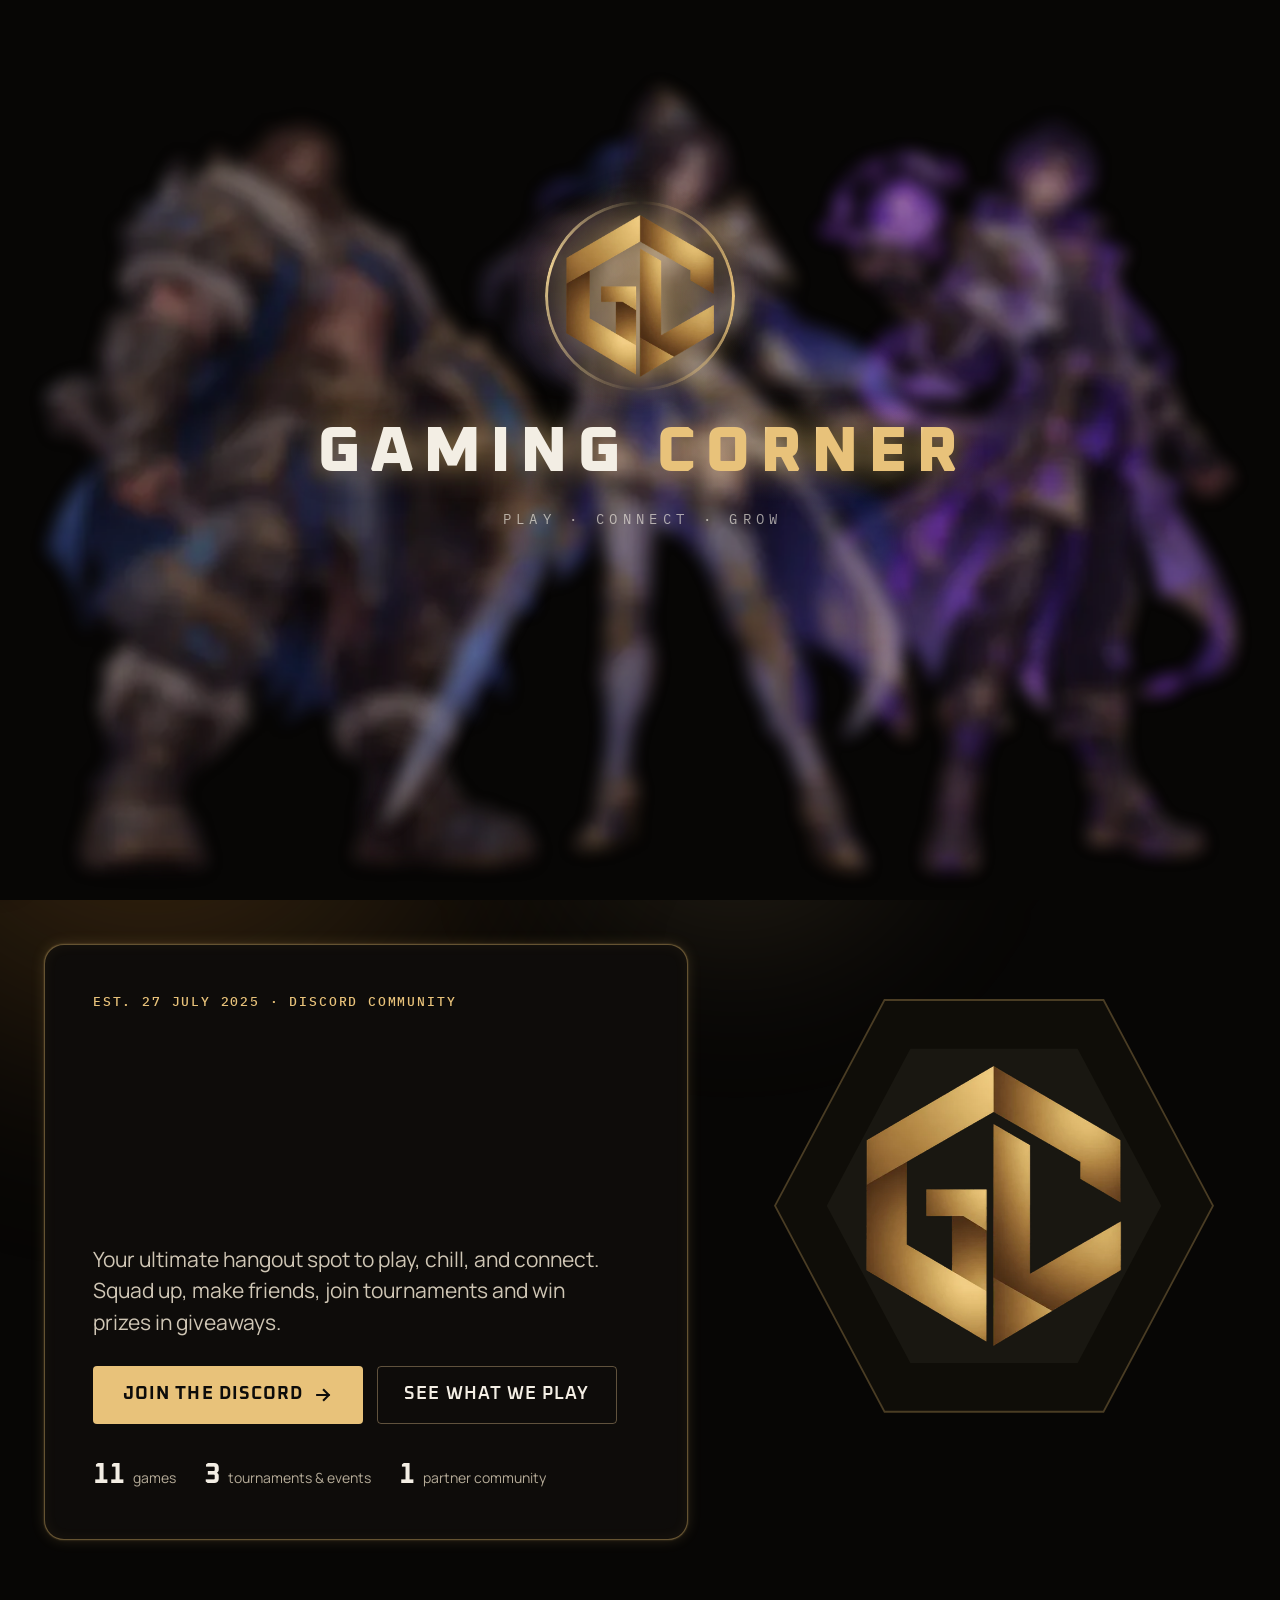
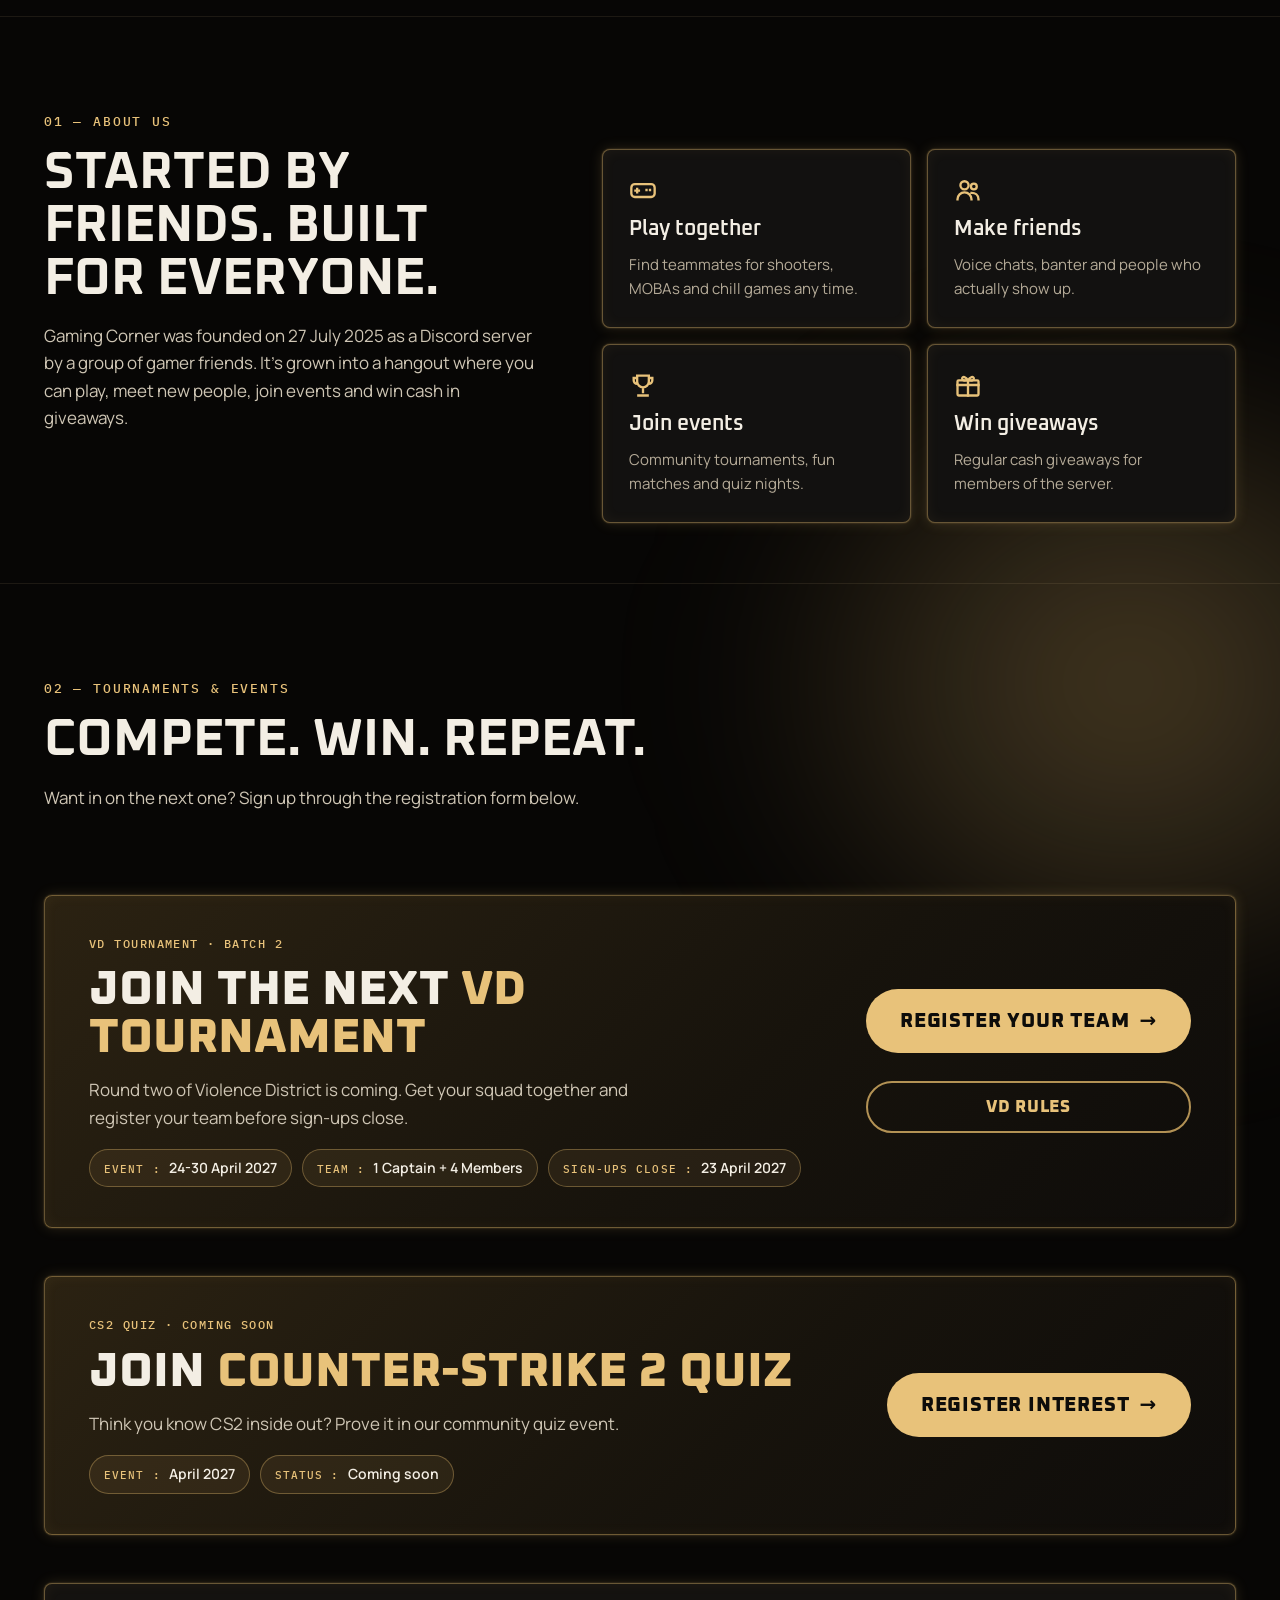
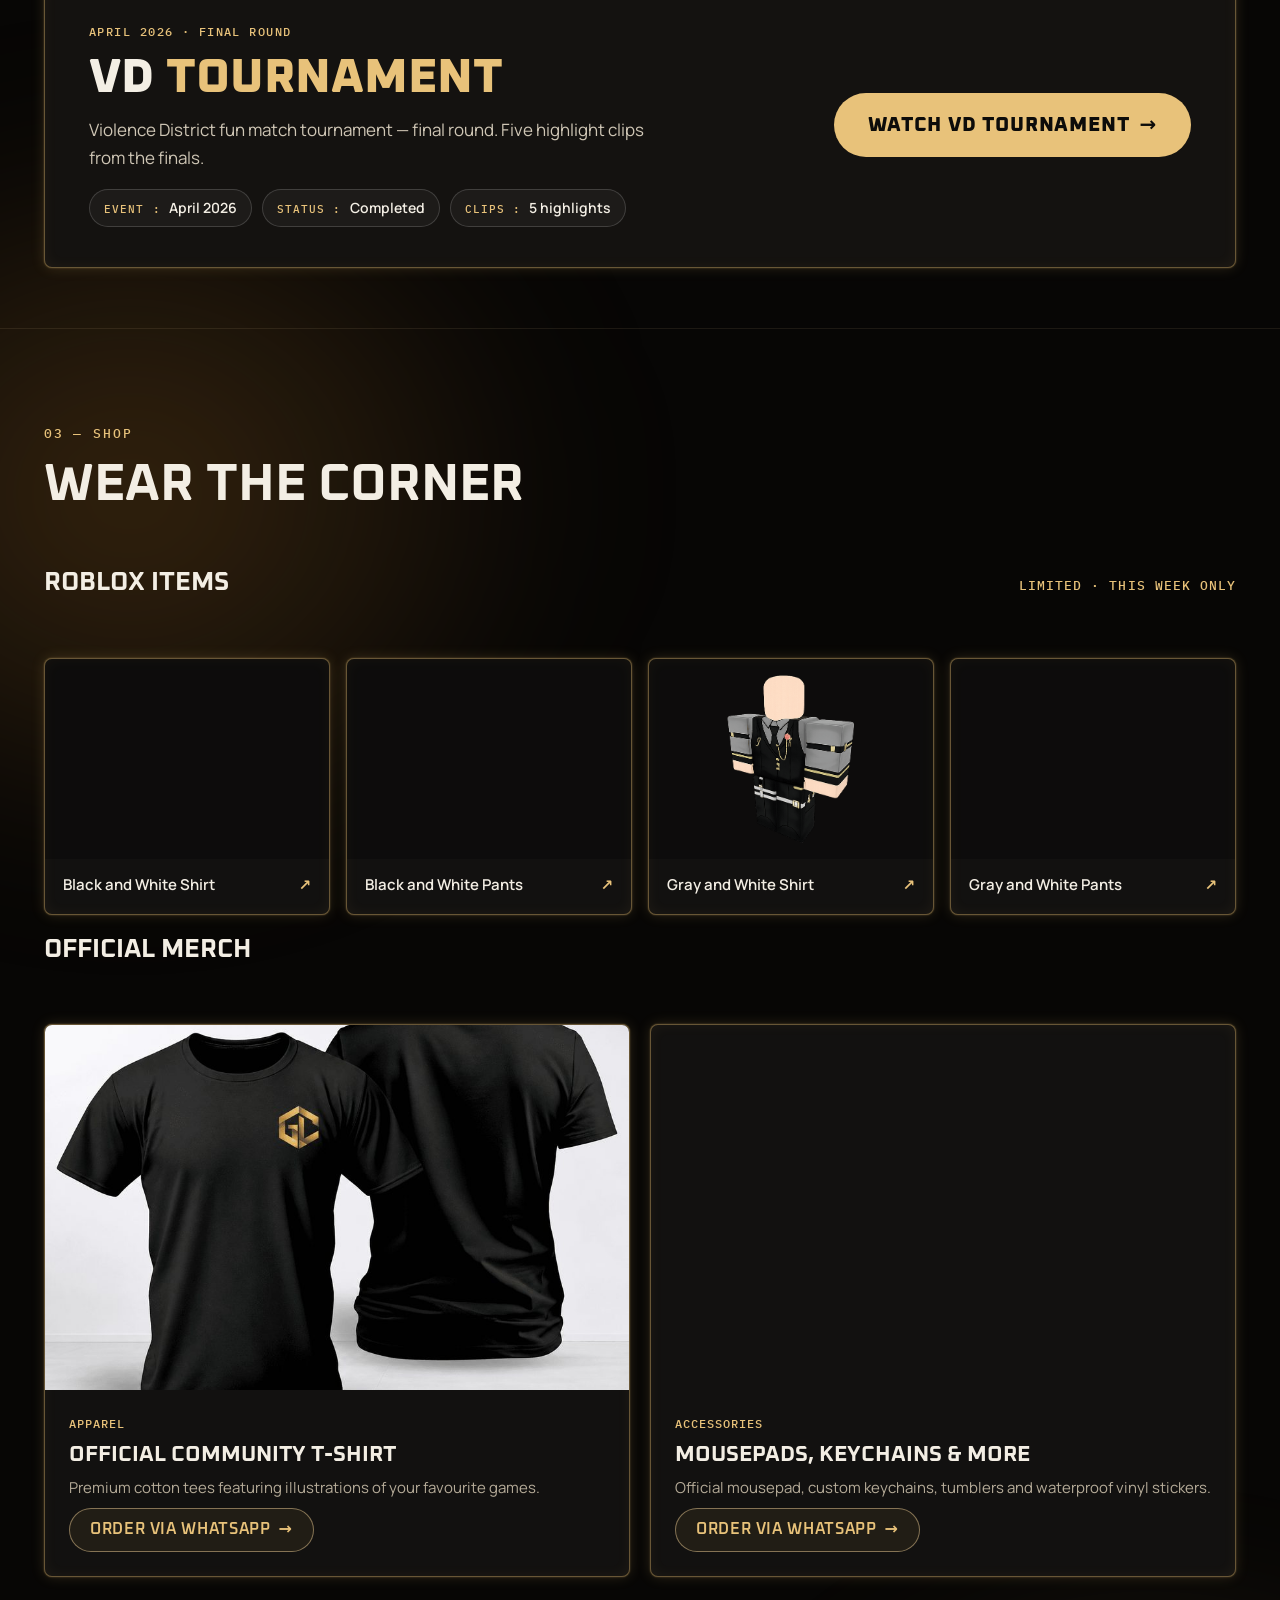
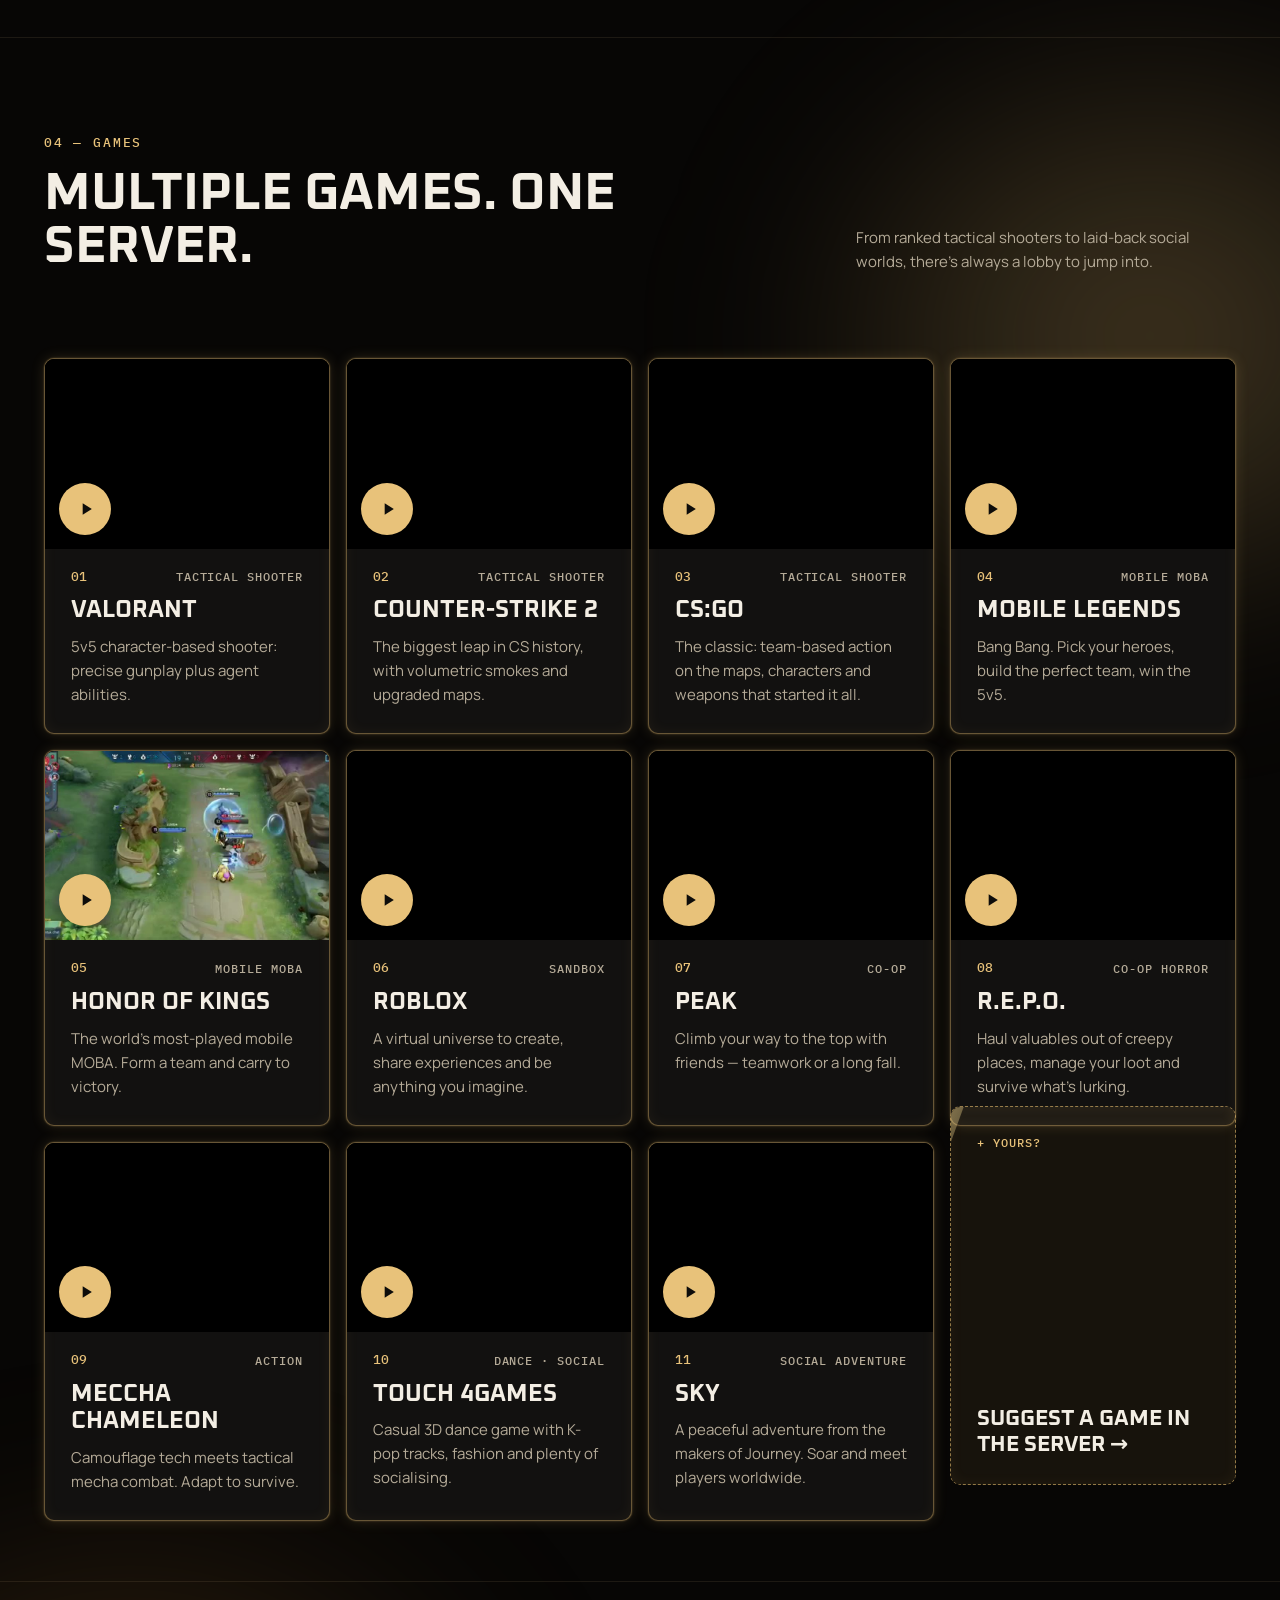
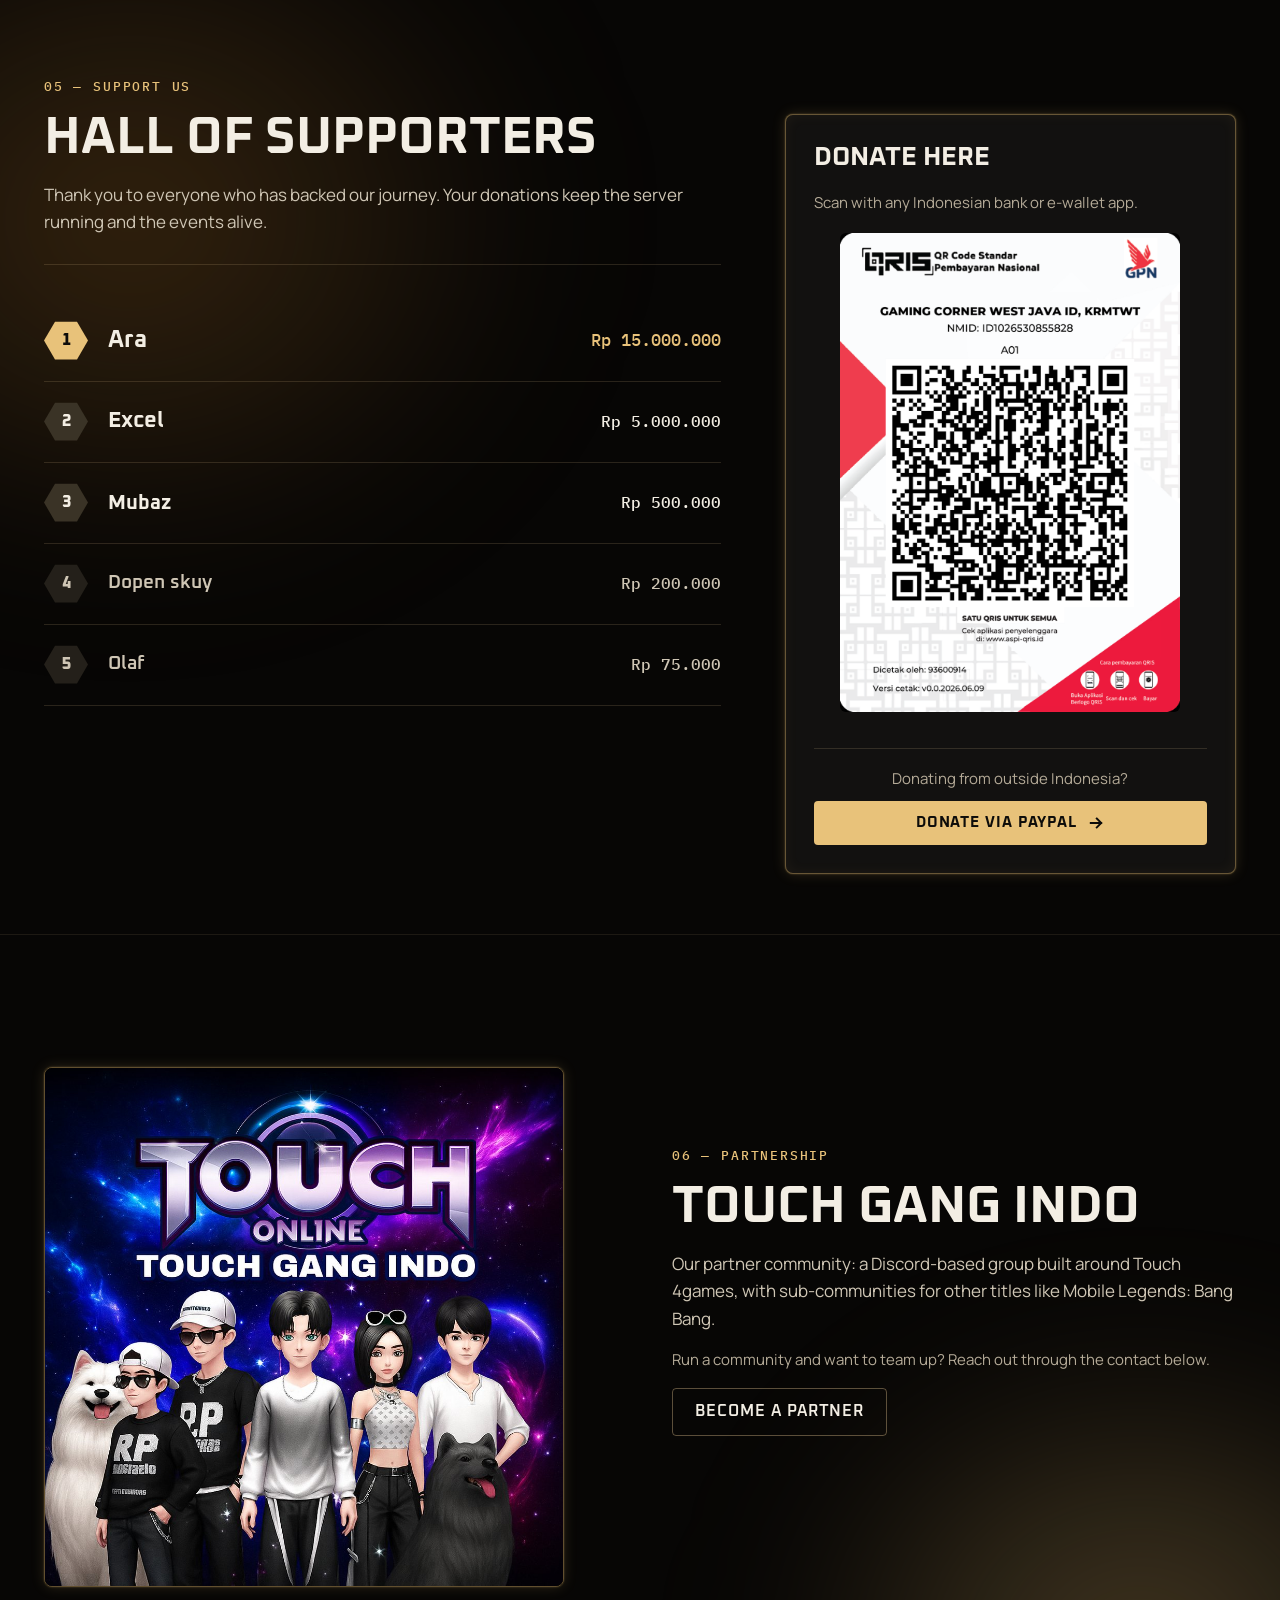
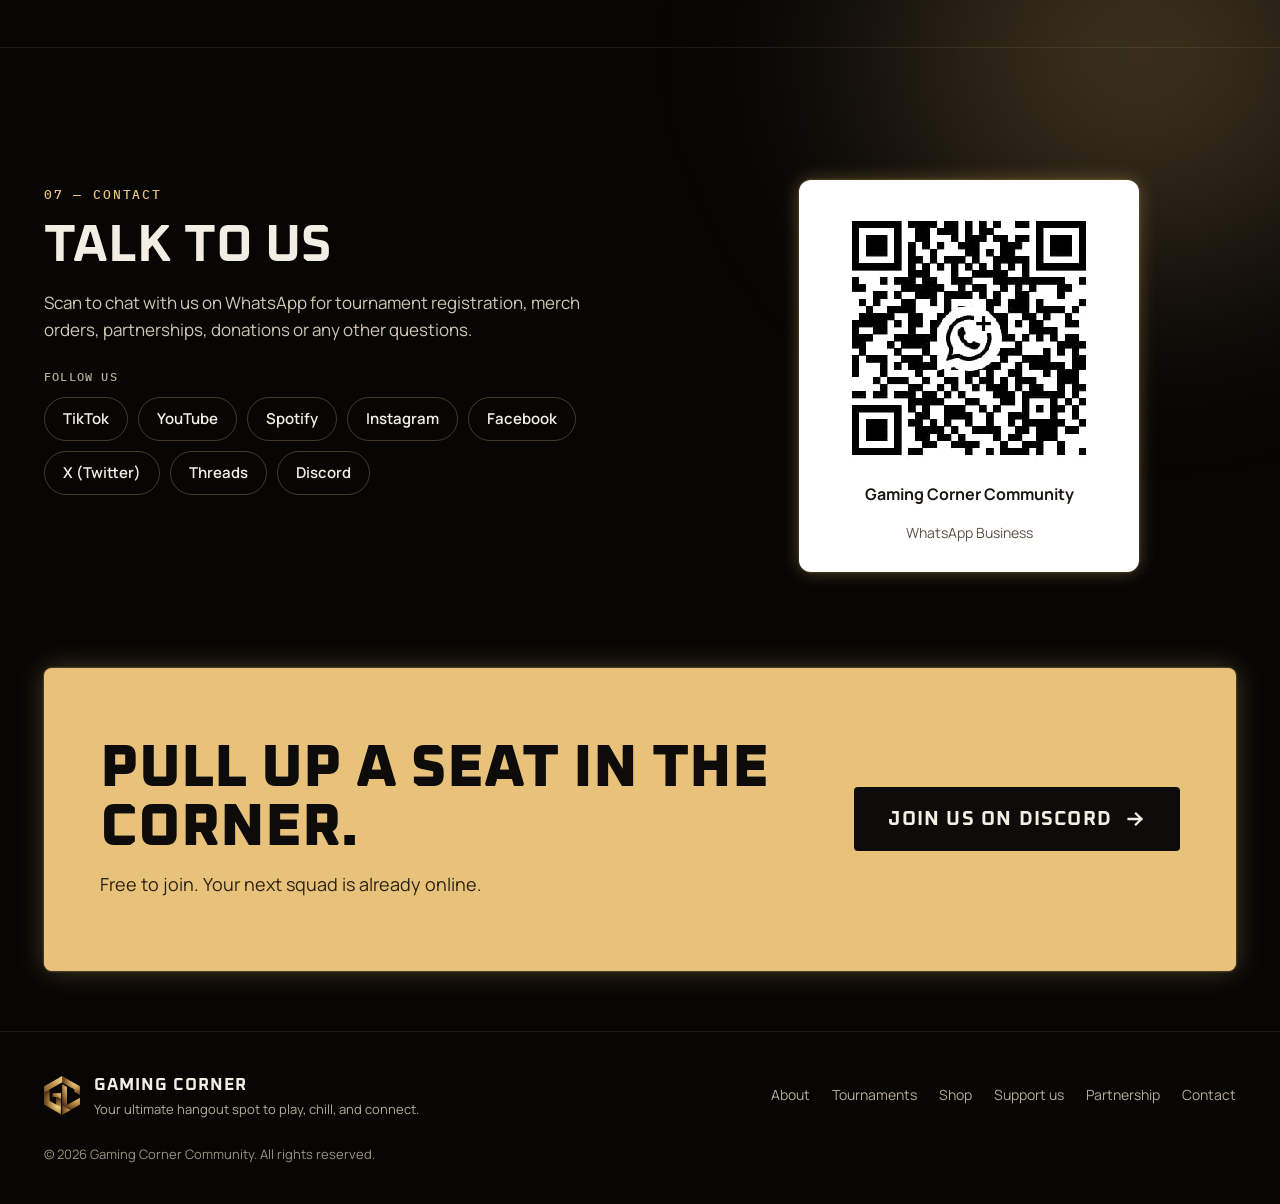
==== commit a6e05072: "Add files via upload" ====
--- a/index.html
+++ b/index.html
@@ -933,7 +933,7 @@
 
 
   <!-- Revisi 42/44: bar podcast Spotify di bawah layar. Episode (urut dari Episode 1) ada pada atribut data-episodes: ID episode Spotify dipisah koma. Episode baru: tambahkan ID-nya di belakang. -->
-  <aside class="gc-pod" id="gc-pod" aria-label="Gaming Corner Podcast" data-episodes="1a6fxQGSN3nDEpwNnSlqoZ,2lIk37YDMabIVHpnhI6S24" hidden>
+  <aside class="gc-pod" id="gc-pod" aria-label="Gaming Corner Podcast" data-episodes="1a6fxQGSN3nDEpwNnSlqoZ,2lIk37YDMabIVHpnhI6S24,1ZpuF0056NEhJ4Ae9ubwTS,3ZA4z0RJ8pOw3swNxAgxYK" hidden>
     <button type="button" class="gc-pod__tab" aria-expanded="false" aria-controls="gc-pod-panel"><svg width="16" height="16" viewBox="0 0 24 24" fill="none" stroke="currentColor" stroke-width="2" stroke-linecap="round" stroke-linejoin="round" aria-hidden="true"><rect x="9" y="2" width="6" height="12" rx="3"/><path d="M5 11a7 7 0 0 0 14 0M12 18v4M8 22h8"/></svg><span>Podcast</span><svg class="gc-pod__chev" width="14" height="14" viewBox="0 0 24 24" fill="none" stroke="currentColor" stroke-width="2.4" stroke-linecap="round" stroke-linejoin="round" aria-hidden="true"><path d="M6 9l6 6 6-6"/></svg></button>
     <div class="gc-pod__panel" id="gc-pod-panel">
       <div class="gc-pod__nav">
--- a/css/tournament-modals.css
+++ b/css/tournament-modals.css
@@ -1,7 +1,7 @@
 /* Revisi 45 — banner Tournaments (VD / CS2 Quiz / VD selesai), tombol VD Rules, dan pop-up (VD Rules + video VD Tournament). */
 
 /* ===== tombol di banner ===== */
-.signup__actions { flex: none; display: flex; flex-direction: column; align-items: stretch; gap: 14px; }
+.signup__actions { flex: none; display: flex; flex-direction: column; align-items: stretch; gap: 28px; }
 button.signup__btn { border: 0; cursor: pointer; font-family: var(--font-display); }
 button.signup__btn--ghost, .signup__btn--ghost {
   min-height: 52px; font-size: 17px; background: transparent; color: var(--gold);
@@ -110,3 +110,6 @@
   .gc-modal__backdrop, .gc-modal__dialog { animation: none; }
   .gc-modal__close, .gc-modal__close:hover { transition: none; transform: none; }
 }
+
+/* Revisi 62: tombol silang (x) digeser ke kiri supaya tidak menimpa batang scroll di komputer (layar mouse) */
+@media (hover: hover) and (pointer: fine) { .gc-modal__close { right: 32px; } }
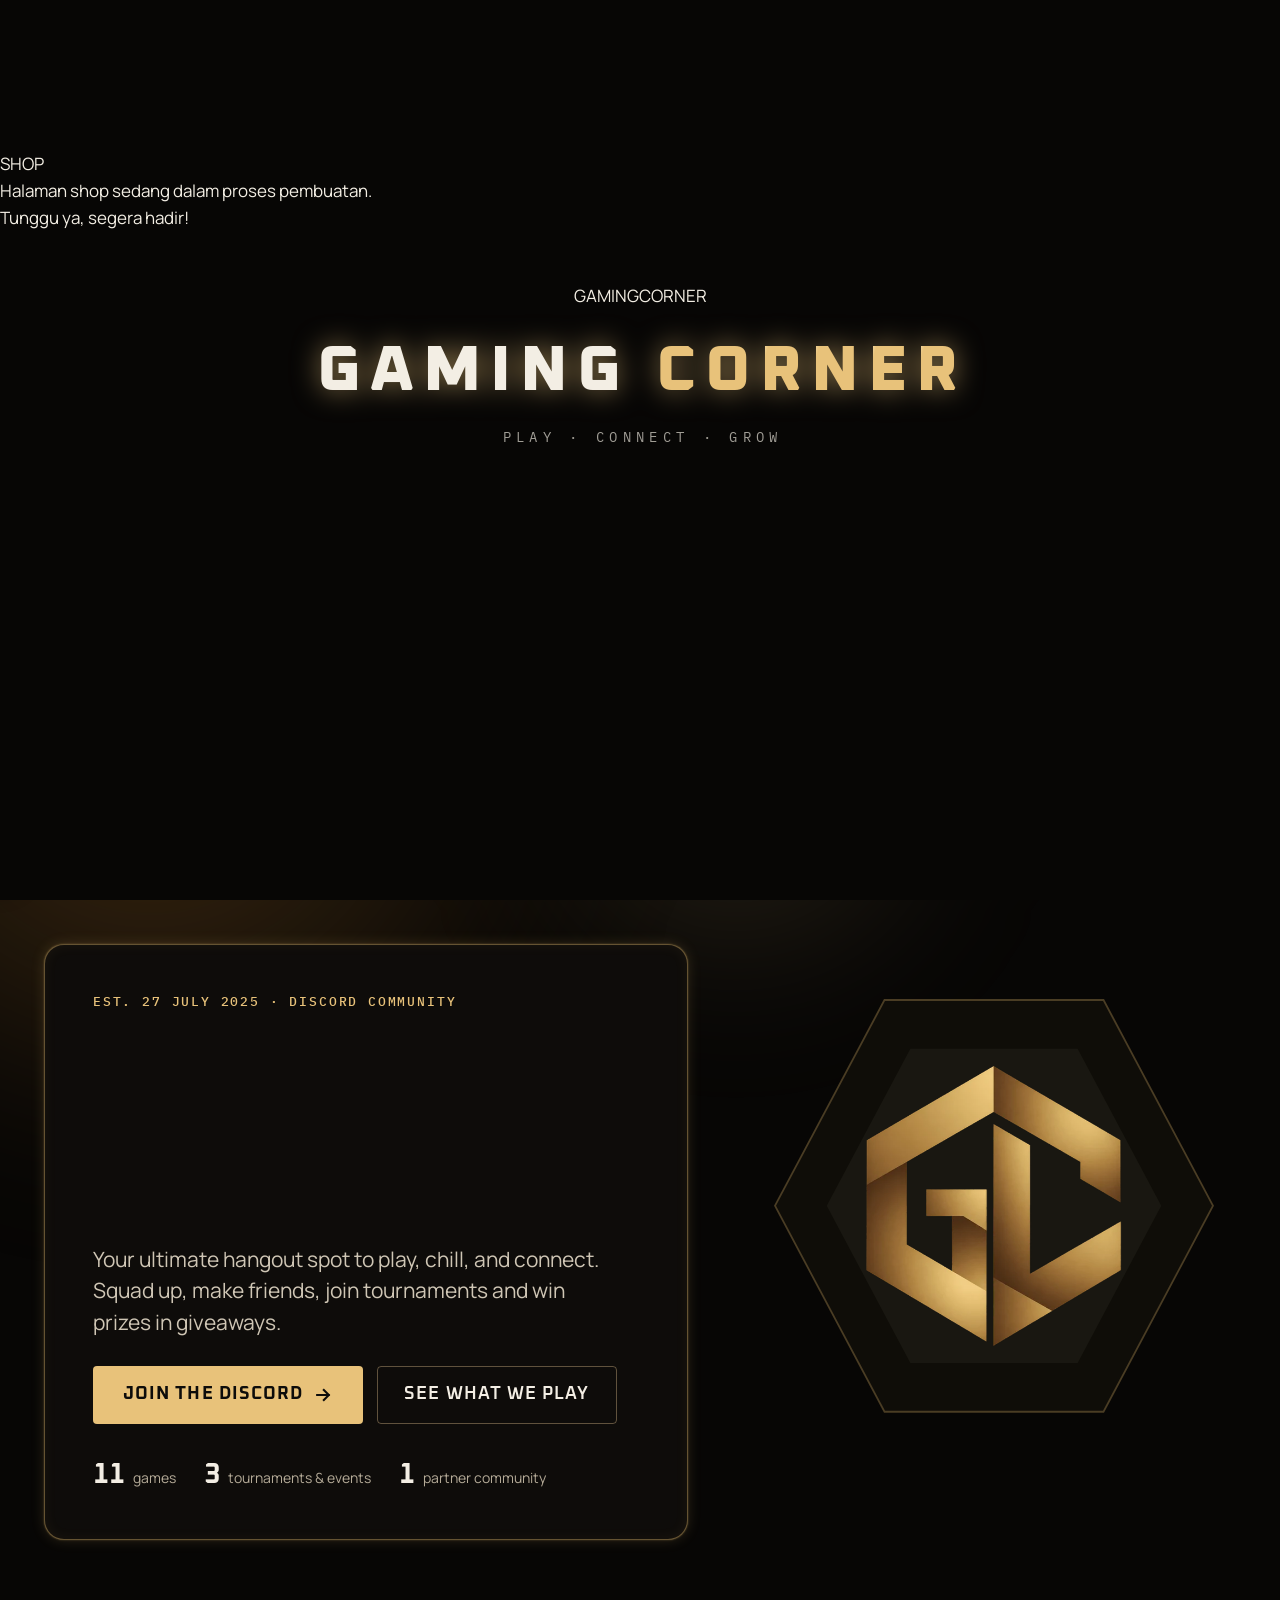
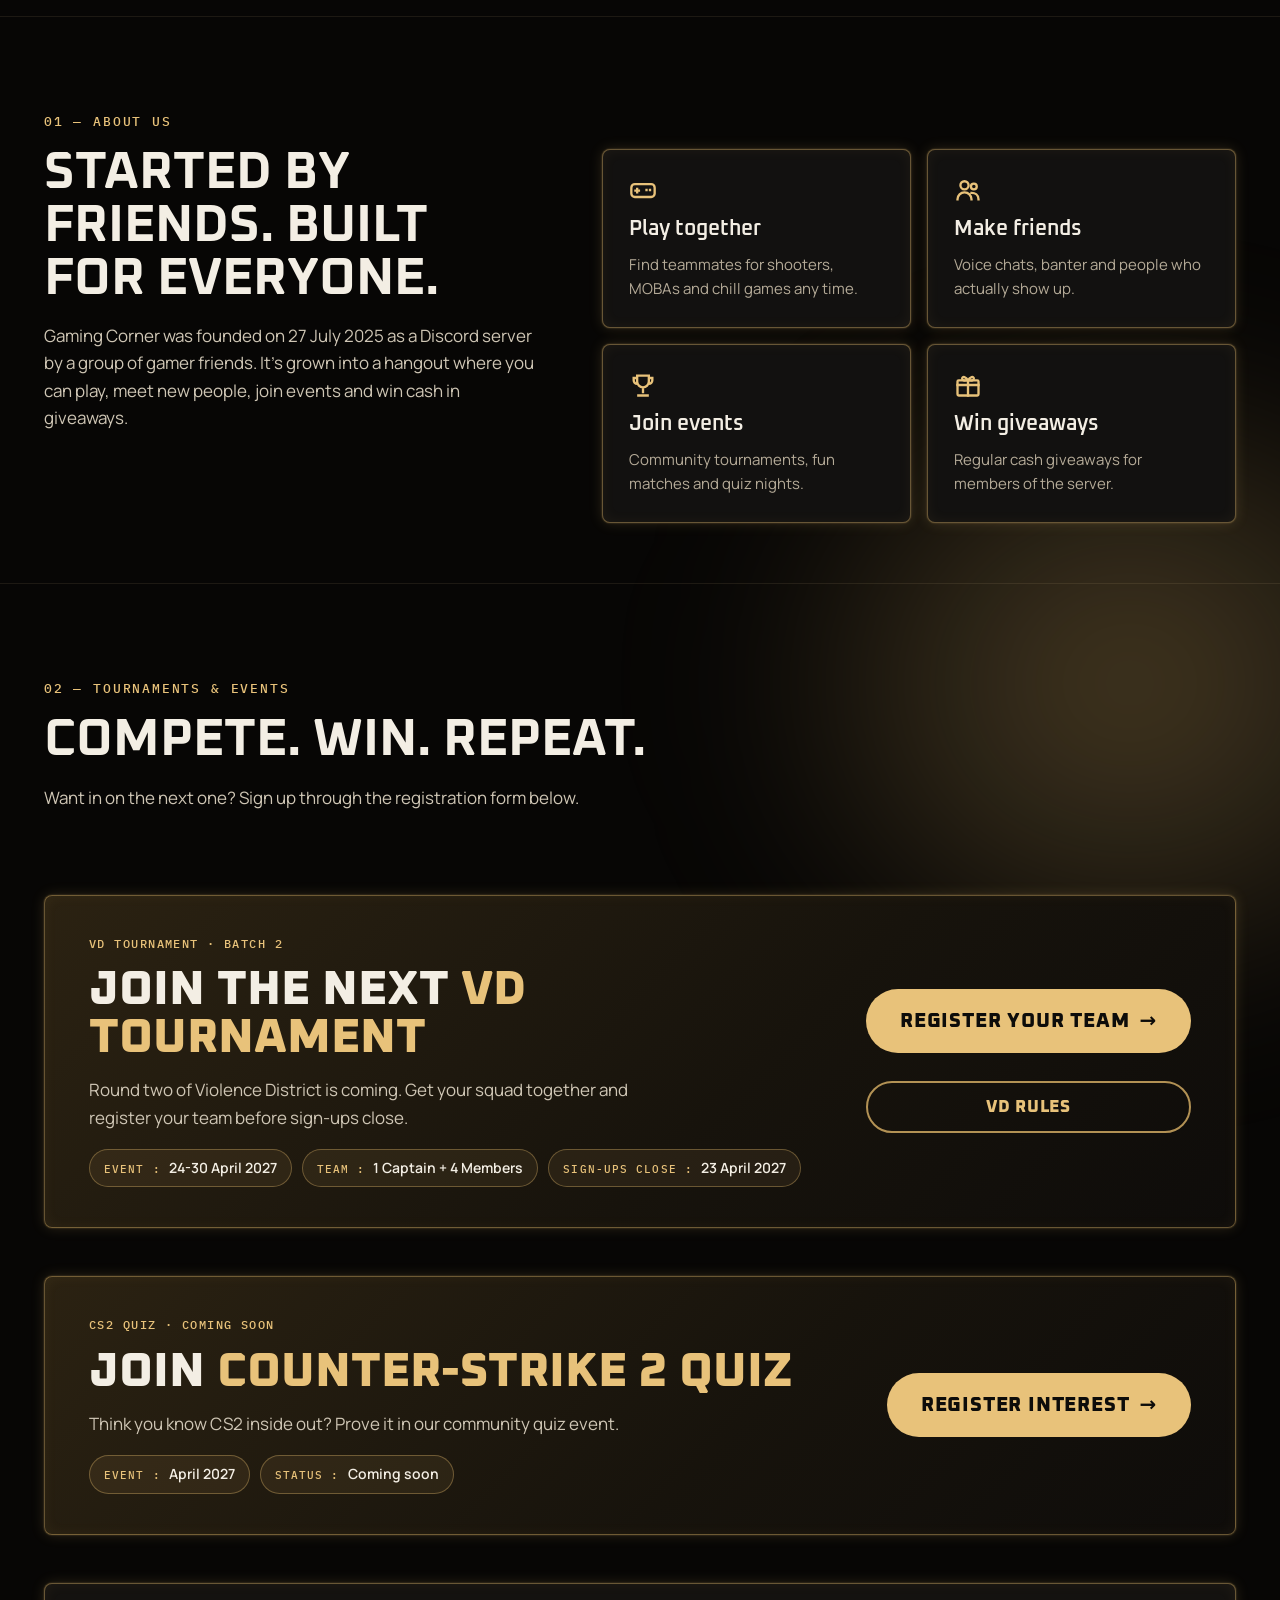
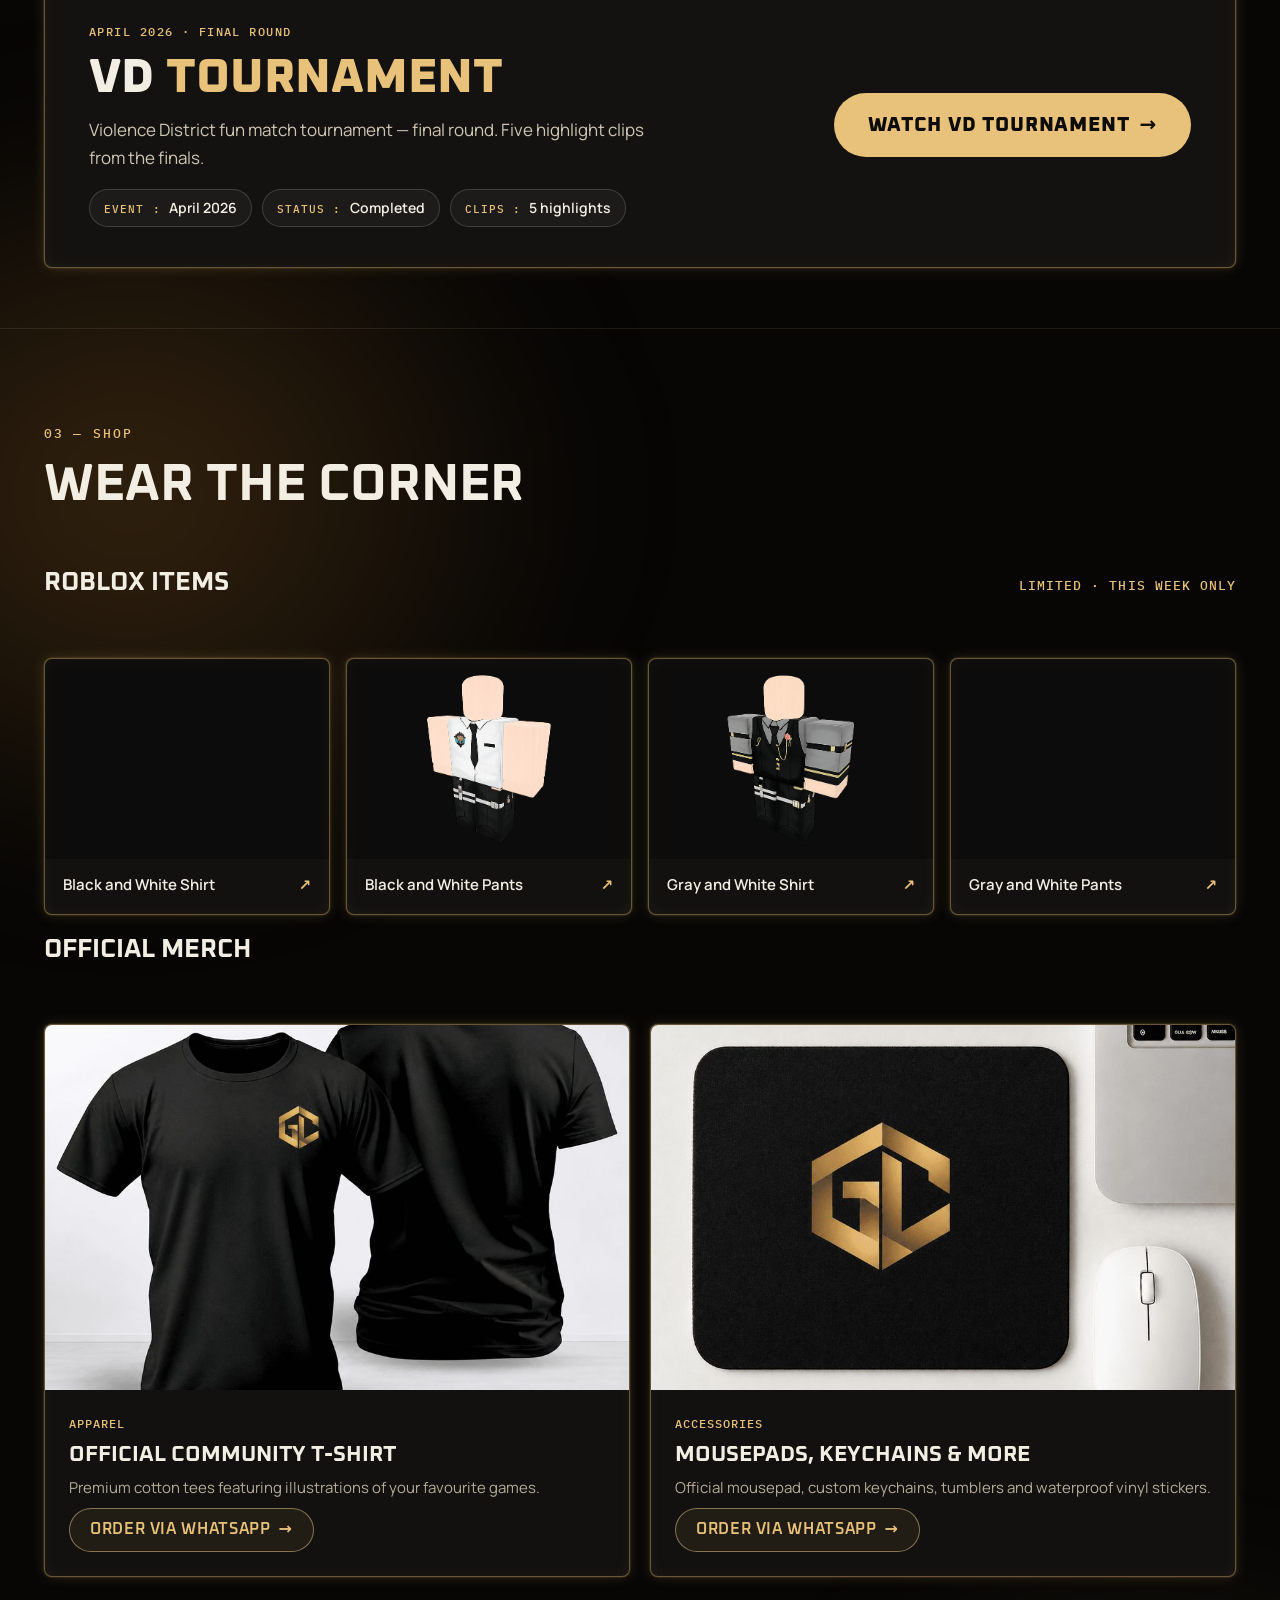
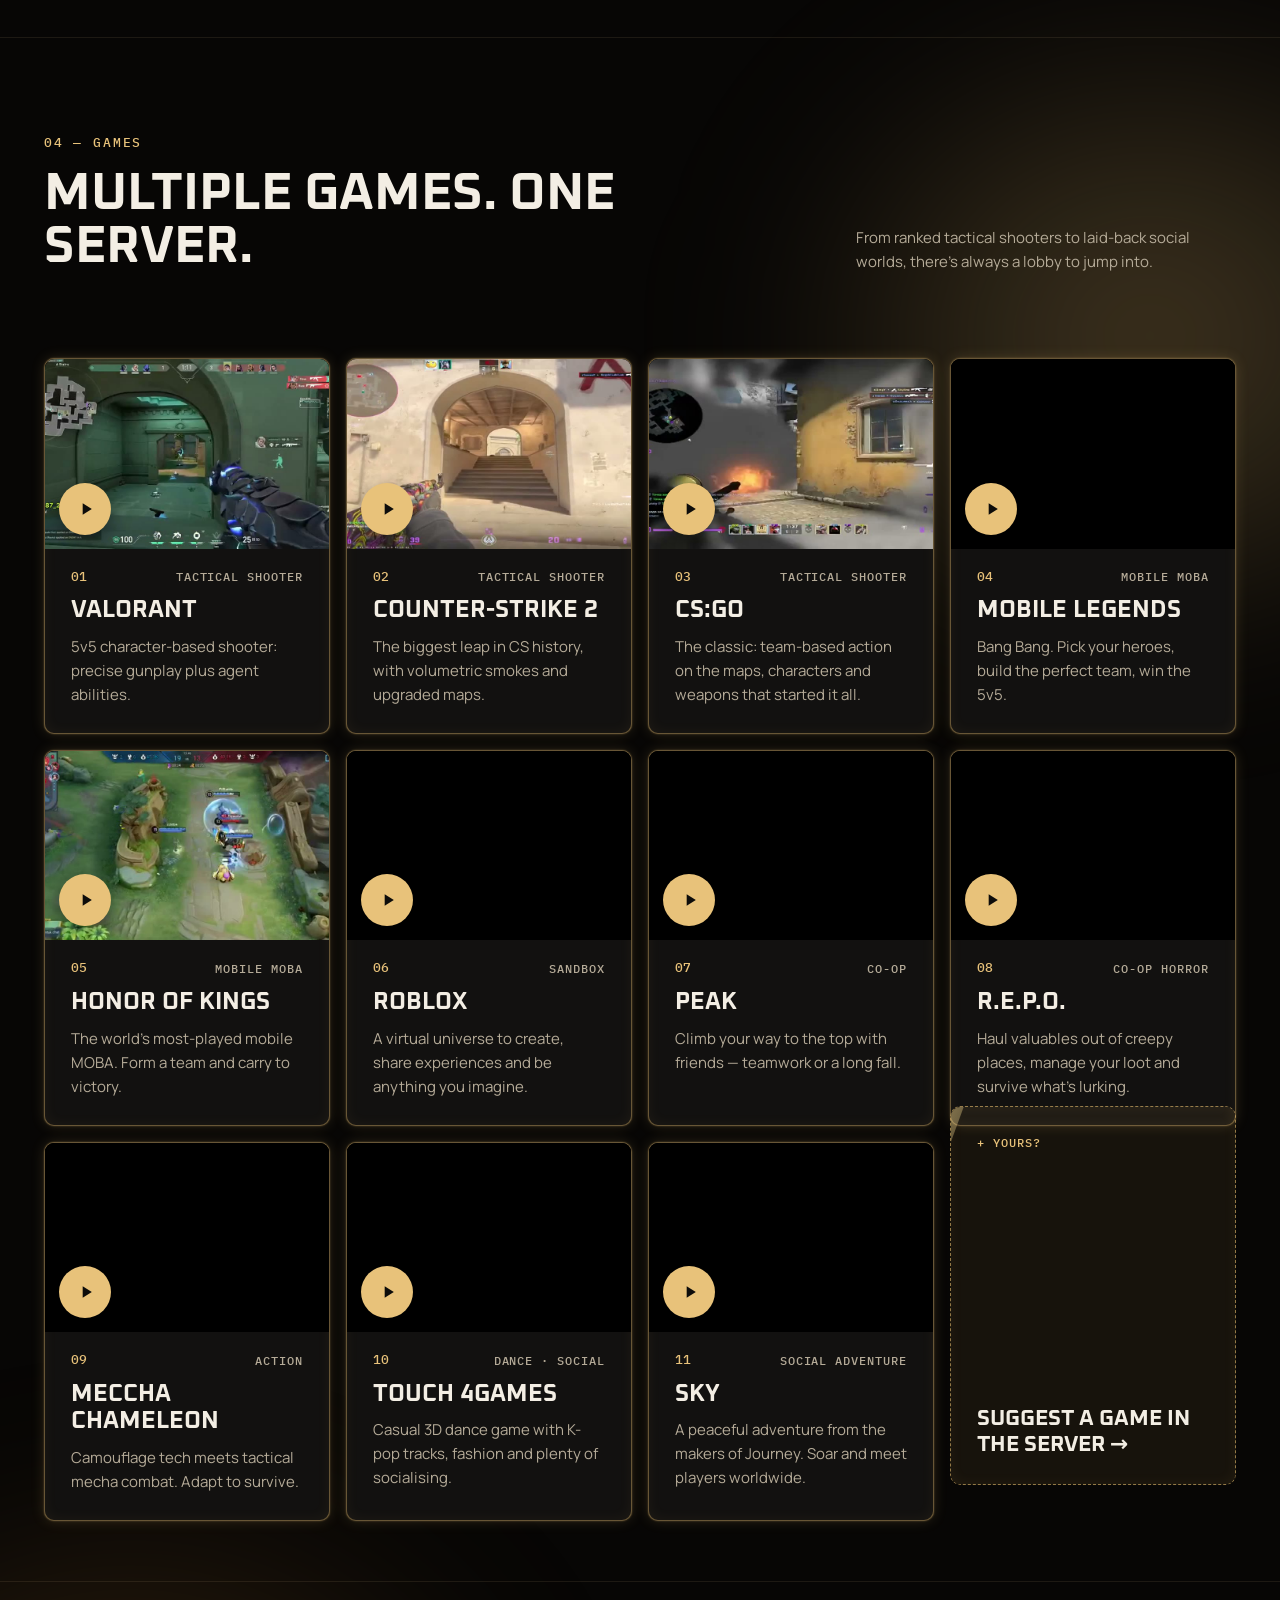
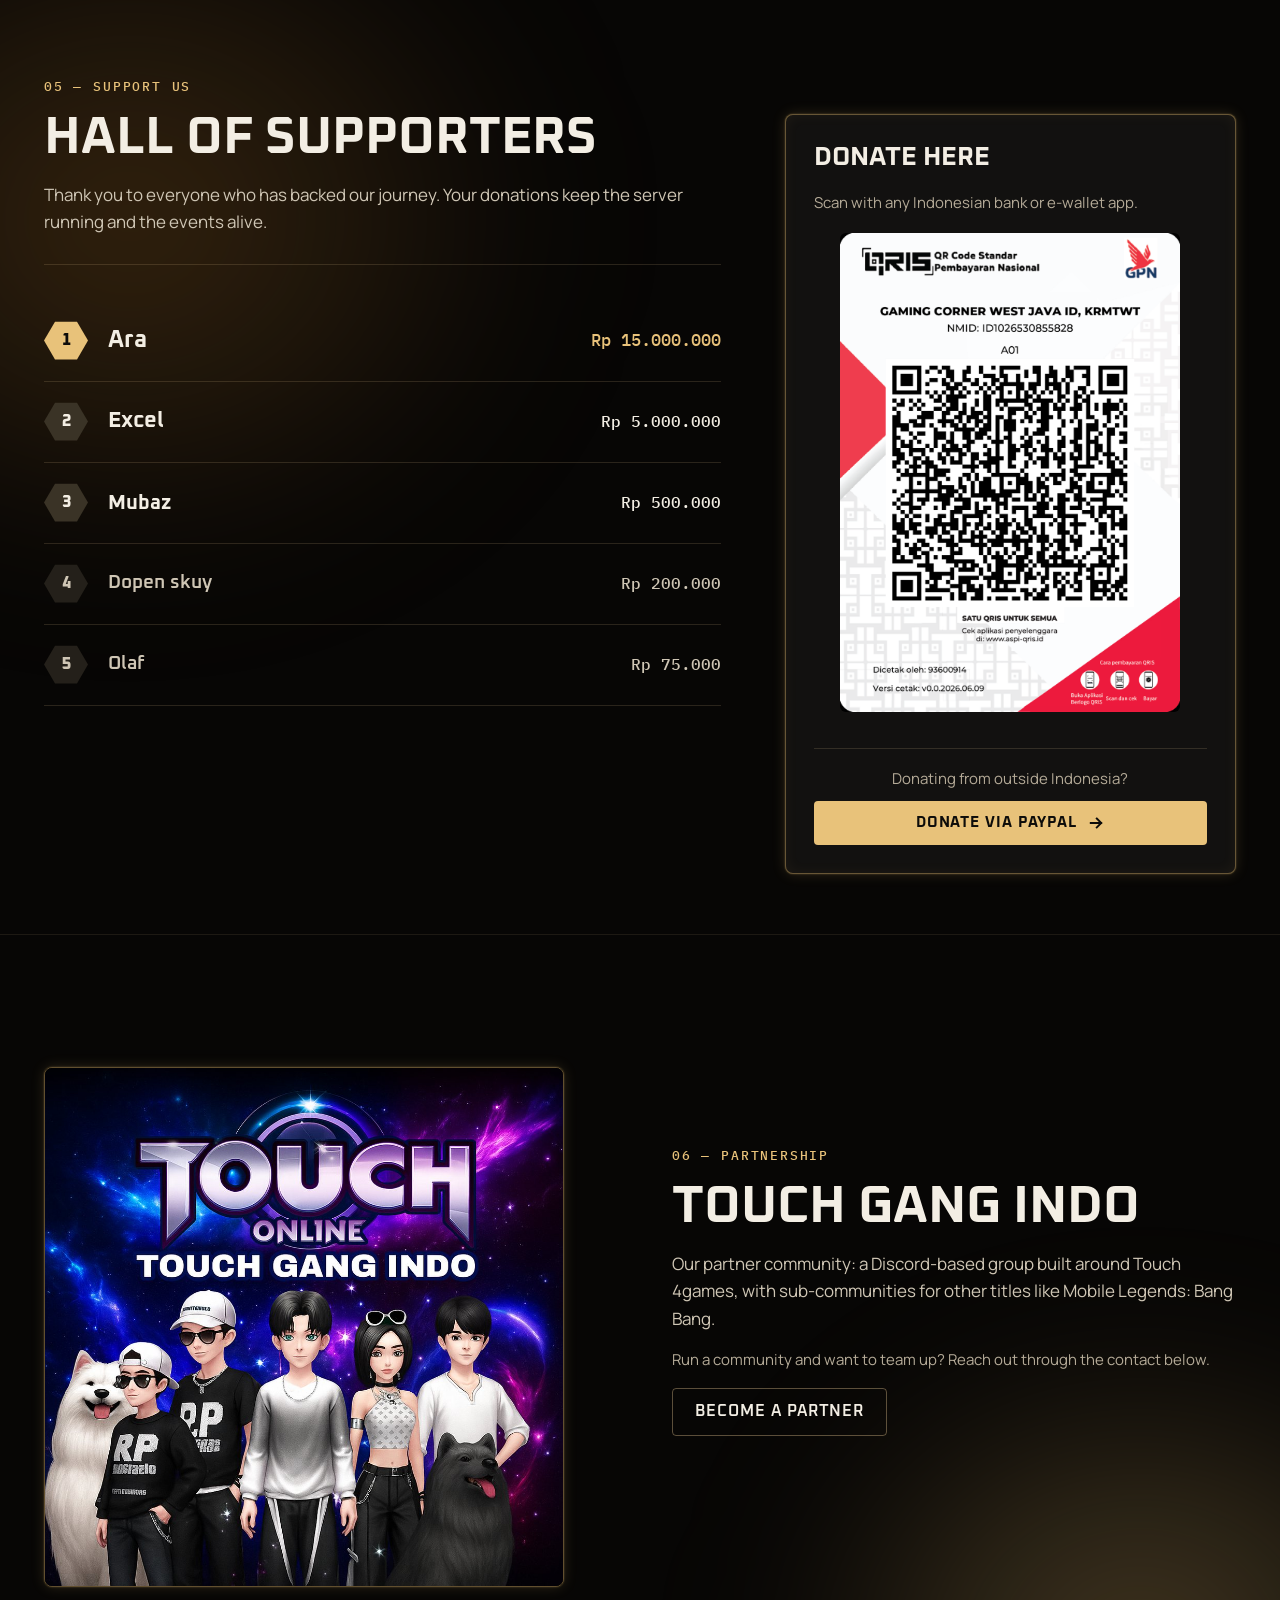
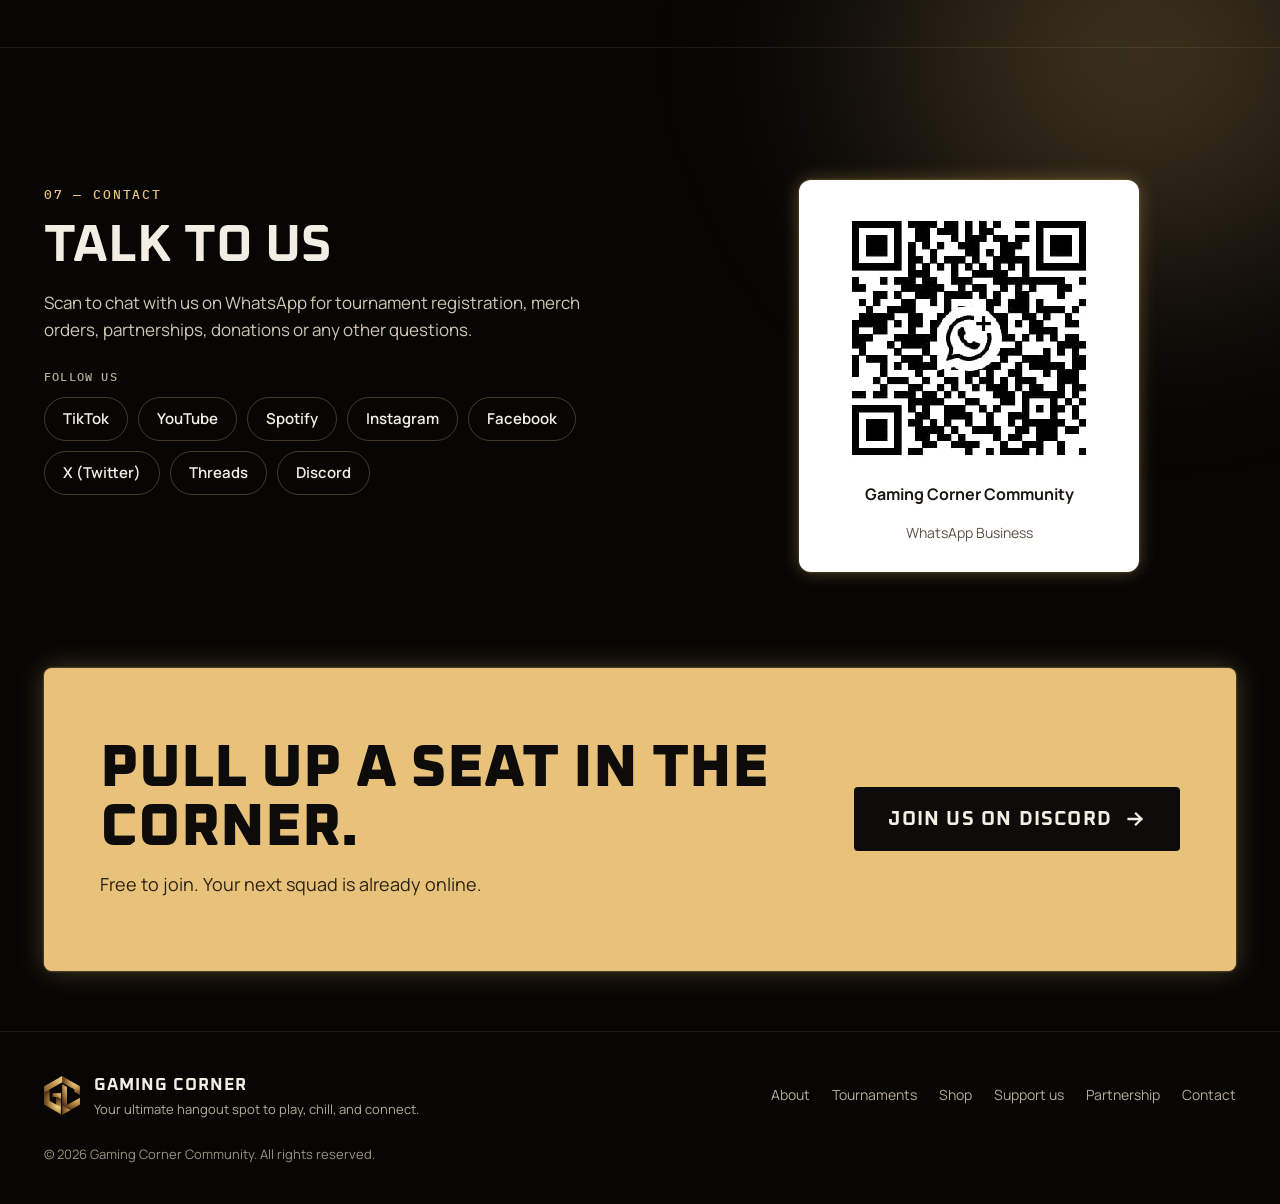
==== commit 57c6a09d: "Add files via upload" ====
--- a/index.html
+++ b/index.html
@@ -43,6 +43,7 @@
   <link rel="stylesheet" href="css/intro.css">
   <link rel="stylesheet" href="css/intro-fx.css">
   <link rel="stylesheet" href="css/intro-lite.css">
+  <link rel="stylesheet" href="css/intro-world.css">
   <link rel="stylesheet" href="css/scroll-reveal.css">
   <link rel="stylesheet" href="css/hover-tilt.css">
   <link rel="stylesheet" href="css/team.css">
@@ -85,6 +86,7 @@
       setTimeout(function () { var el = d.getElementById('gc-intro'); if (el && !window.__gcIntro) { d.documentElement.classList.remove('gc-intro-on'); } }, 8000);
     })(document);
   </script>
+  <script src="js/intro-world.js" defer></script>
   <script src="js/intro.js" defer></script>
   <script src="js/title-fx.js" defer></script>
   <script src="js/logo-burst.js" defer></script>
@@ -94,20 +96,25 @@
 <body>
   <div class="gc-intro" id="gc-intro" role="dialog" aria-label="Welcome to Gaming Corner">
     <div class="gc-intro__dust" aria-hidden="true"></div>
-    <div class="gc-intro__cine" aria-hidden="true">
-      <div class="cine-char cine-char--war"><img src="assets/img/intro-war.webp" alt="" width="665" height="1000"></div>
-      <div class="cine-char cine-char--mage"><img src="assets/img/intro-mage.webp" alt="" width="558" height="1000"></div>
-      <div class="cine-char cine-char--girl"><img src="assets/img/intro-girl.webp" alt="" width="666" height="1000"></div>
-    </div>
+    <video class="gc-intro__bg" src="assets/video/intro-bg.mp4" poster="assets/img/intro-bg-poster.jpg" autoplay muted loop playsinline preload="auto" aria-hidden="true"></video>
     <div class="gc-intro__sweep" aria-hidden="true"></div>
     <div class="gc-intro__flash" aria-hidden="true"></div>
     <div class="gc-intro__stage">
-      <div class="gc-intro__logo"><img src="assets/img/logo-512.webp" alt="" width="466" height="512"></div>
+      <div class="gc-brand">
+        <div class="gc-brand__name" aria-label="Gaming Corner"><span>GAMING</span><span>CORNER</span></div>
+      </div>
       <div class="gc-intro__title" aria-hidden="true"></div>
       <div class="gc-intro__tag">Play &middot; Connect &middot; Grow</div>
       <div class="gc-intro__action">
-        <button class="gc-intro__enter" type="button">Enter</button>
-        <div class="gc-intro__hint">Music will play</div>
+        <button class="gc-intro__enter" type="button">Home</button>
+        <button class="gc-intro__enter gc-intro__shopbtn" type="button">Shop</button>
+      </div>
+    </div>
+    <div class="gc-intro__shop" aria-hidden="true">
+      <div class="gc-shop__panel">
+        <div class="gc-shop__title">SHOP</div>
+        <p class="gc-shop__text">Halaman shop sedang dalam proses pembuatan.<br>Tunggu ya, segera hadir!</p>
+        <button class="gc-intro__enter gc-shop__back" type="button">Kembali</button>
       </div>
     </div>
     <div class="gc-intro__beam" aria-hidden="true"></div>
--- a/css/intro-lite.css
+++ b/css/intro-lite.css
@@ -22,18 +22,8 @@
 .gc-intro__title span { filter: none; }
 @keyframes gc-letter { to { opacity: 1; transform: none; } }
 
-/* glow CORNER: lapisan terpisah (hanya opacity yang bergerak), bukan filter per huruf */
+/* Revisi 65: cahaya oval di sisi kanan (belakang CORNER) dihapus. Tinggal bayangan emas rata di sekeliling huruf (lihat bagian 7). */
 .gc-intro__title { position: relative; }
-.gc-intro__title::before {
-  content: ""; position: absolute; left: 50%; right: -4%; top: -35%; bottom: -35%; z-index: -1; pointer-events: none;
-  background: radial-gradient(ellipse at center, rgba(232, 194, 122, .38), rgba(232, 194, 122, 0) 68%);
-  opacity: .25;
-  /* Revisi 40: cahaya oval tidak lagi muncul sebelum tulisan. Ia membesar dari nol tepat saat huruf pertama muncul (3,2 detik), lalu berdenyut seperti sebelumnya. */
-  animation: gc-lite-glow-in 1.4s ease-out 3.2s backwards, gc-lite-glow 3.2s ease-in-out 4.8s infinite;
-}
-@keyframes gc-lite-glow-in { from { scale: 0; } to { scale: 1; } }
-@supports not (scale: 0) { .gc-intro__title::before { opacity: 0; } }
-@keyframes gc-lite-glow { 0%, 100% { opacity: .25; } 50% { opacity: .9; } }
 .gc-intro__title .gold b { animation: gc-int-shine 4.6s linear infinite calc(5s + var(--i) * .08s), gc-int-float 3.4s ease-in-out infinite calc(4.8s + var(--i) * .12s); }
 
 /* 3. Selama opening tampil, animasi di balik layar dijeda (salju dijeda lewat snow.js) */
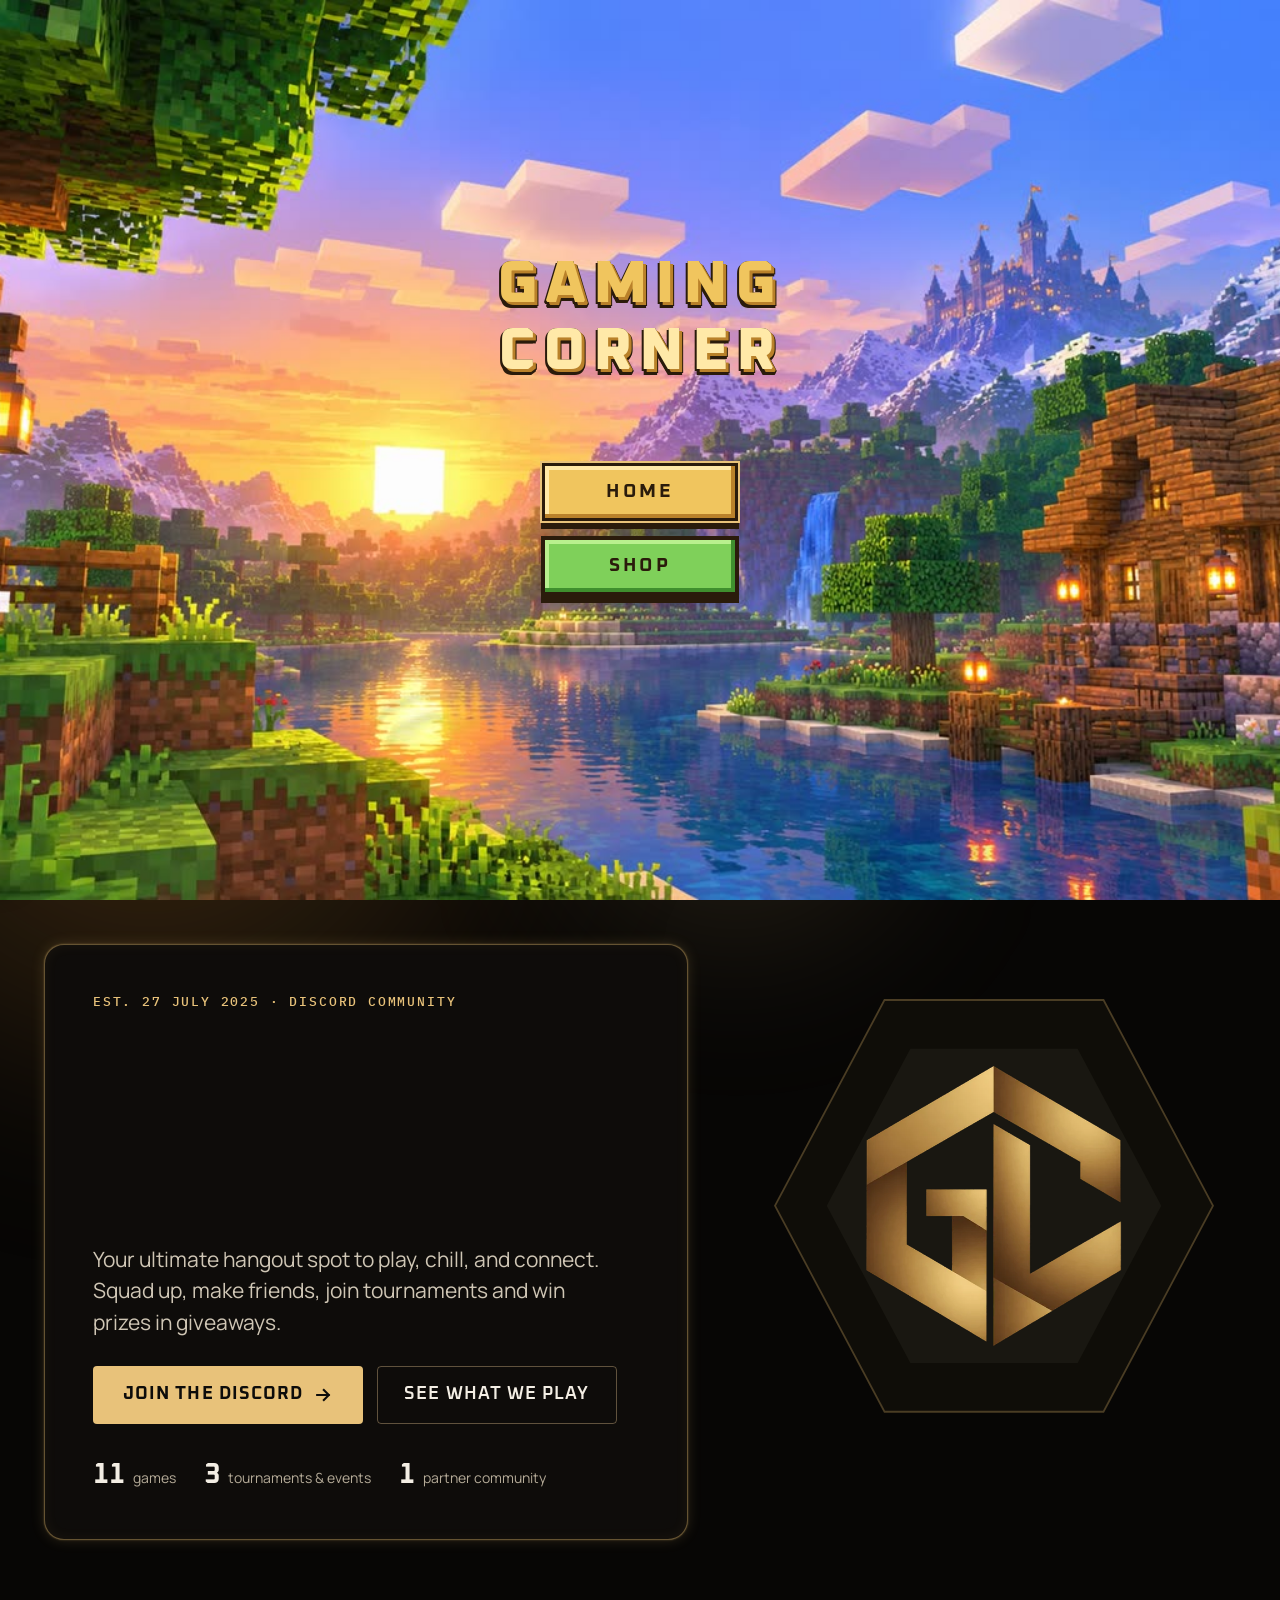
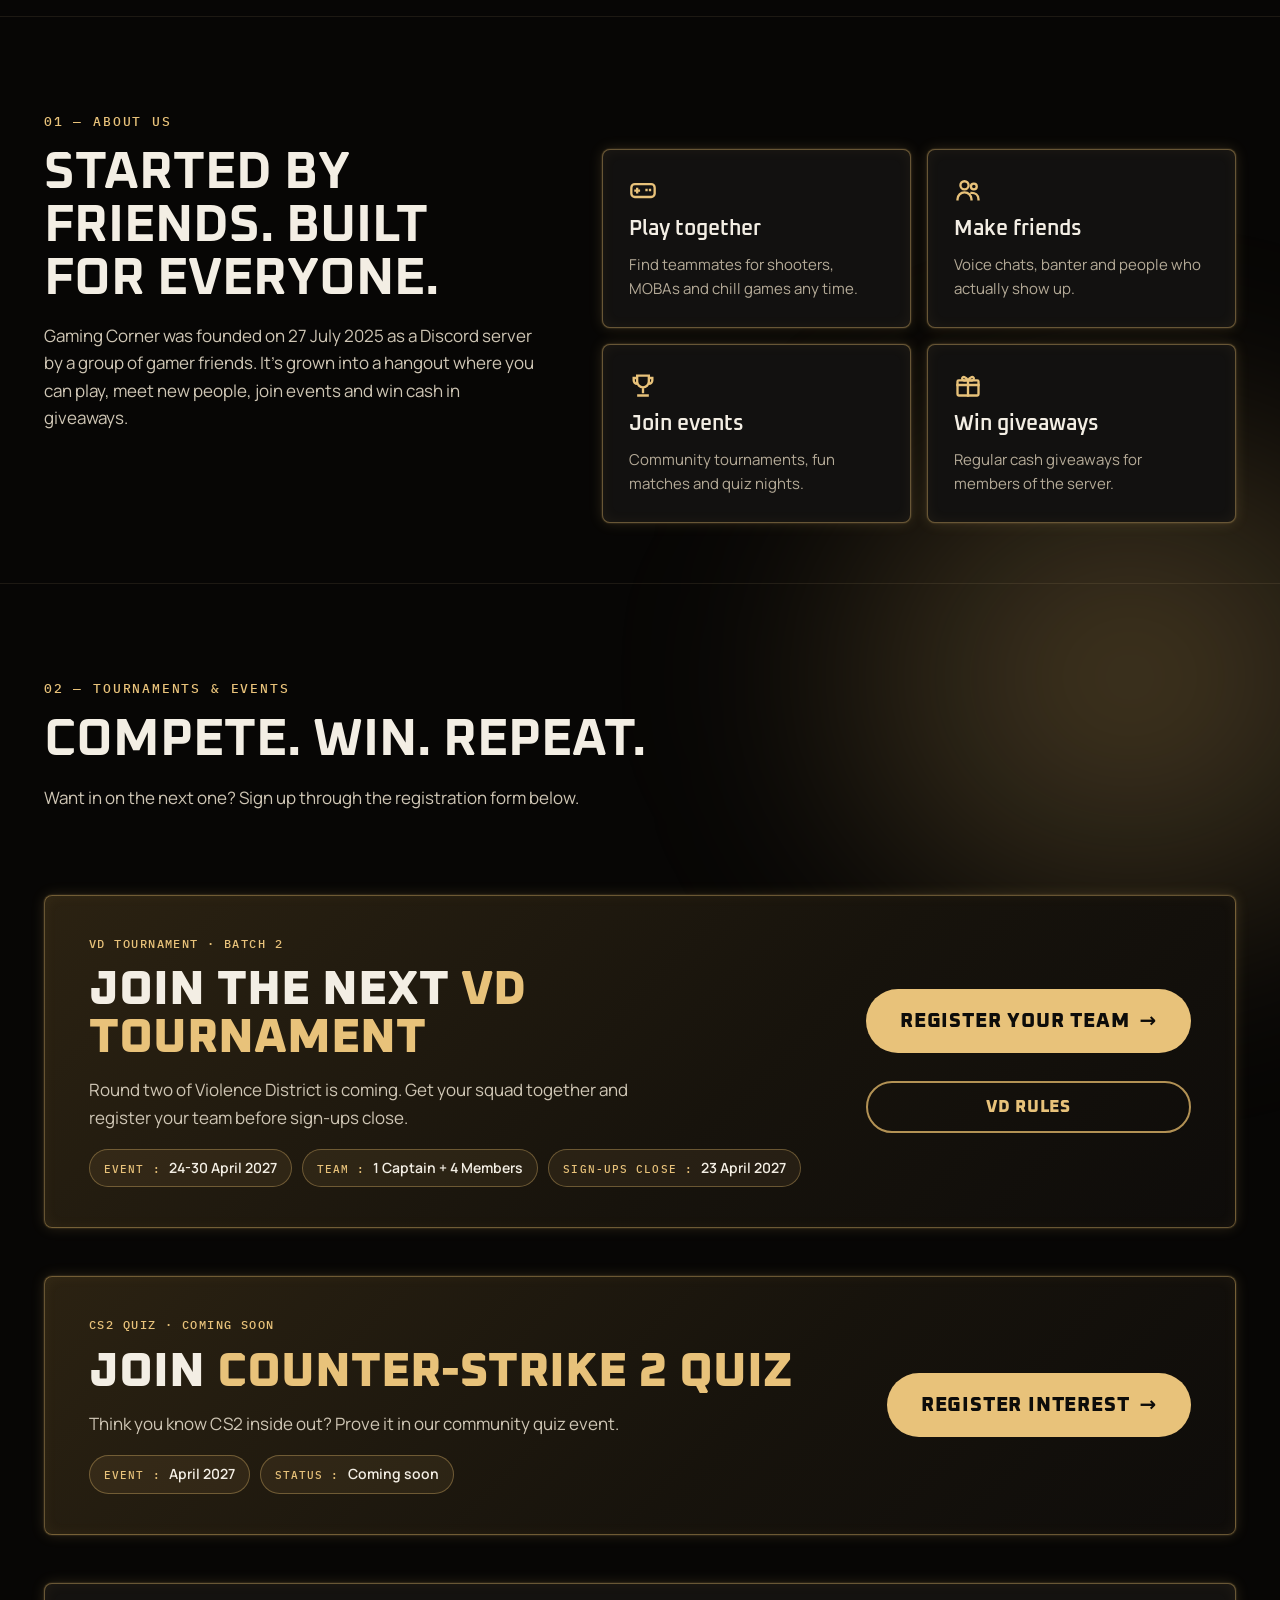
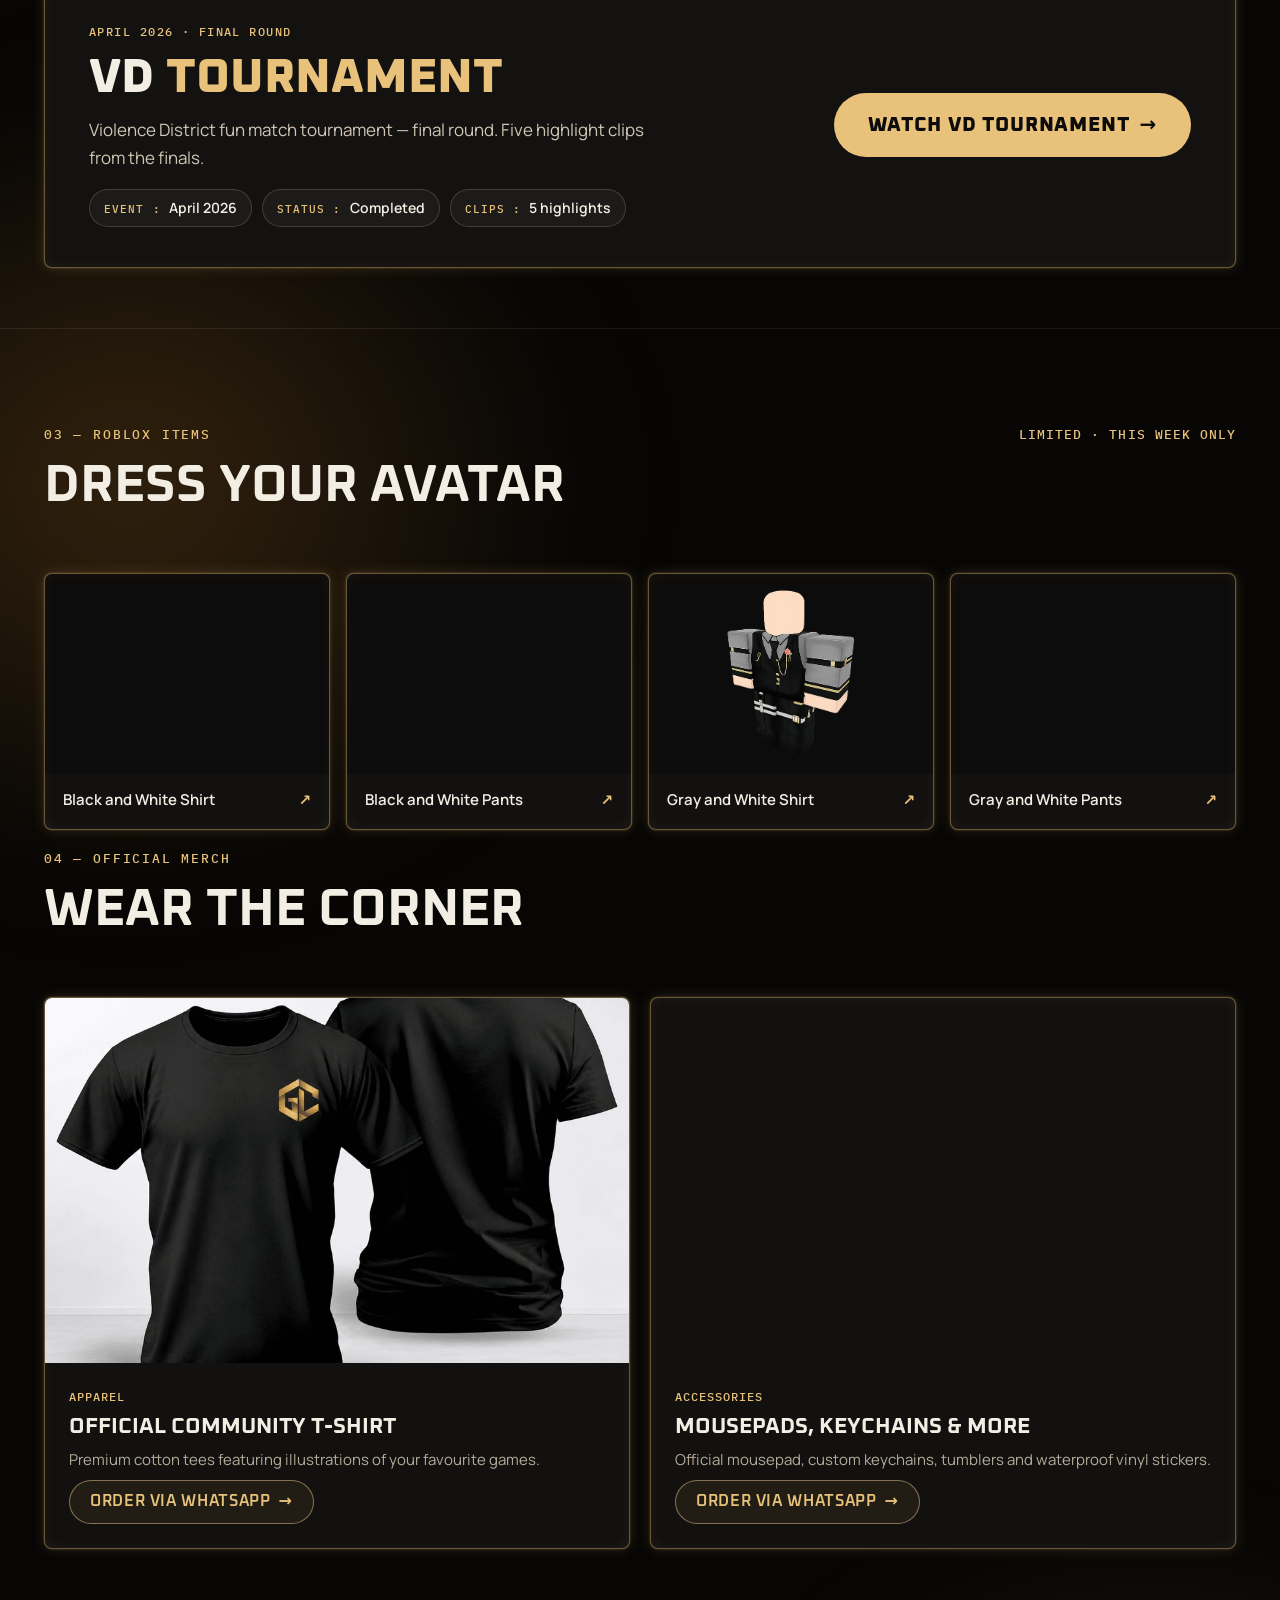
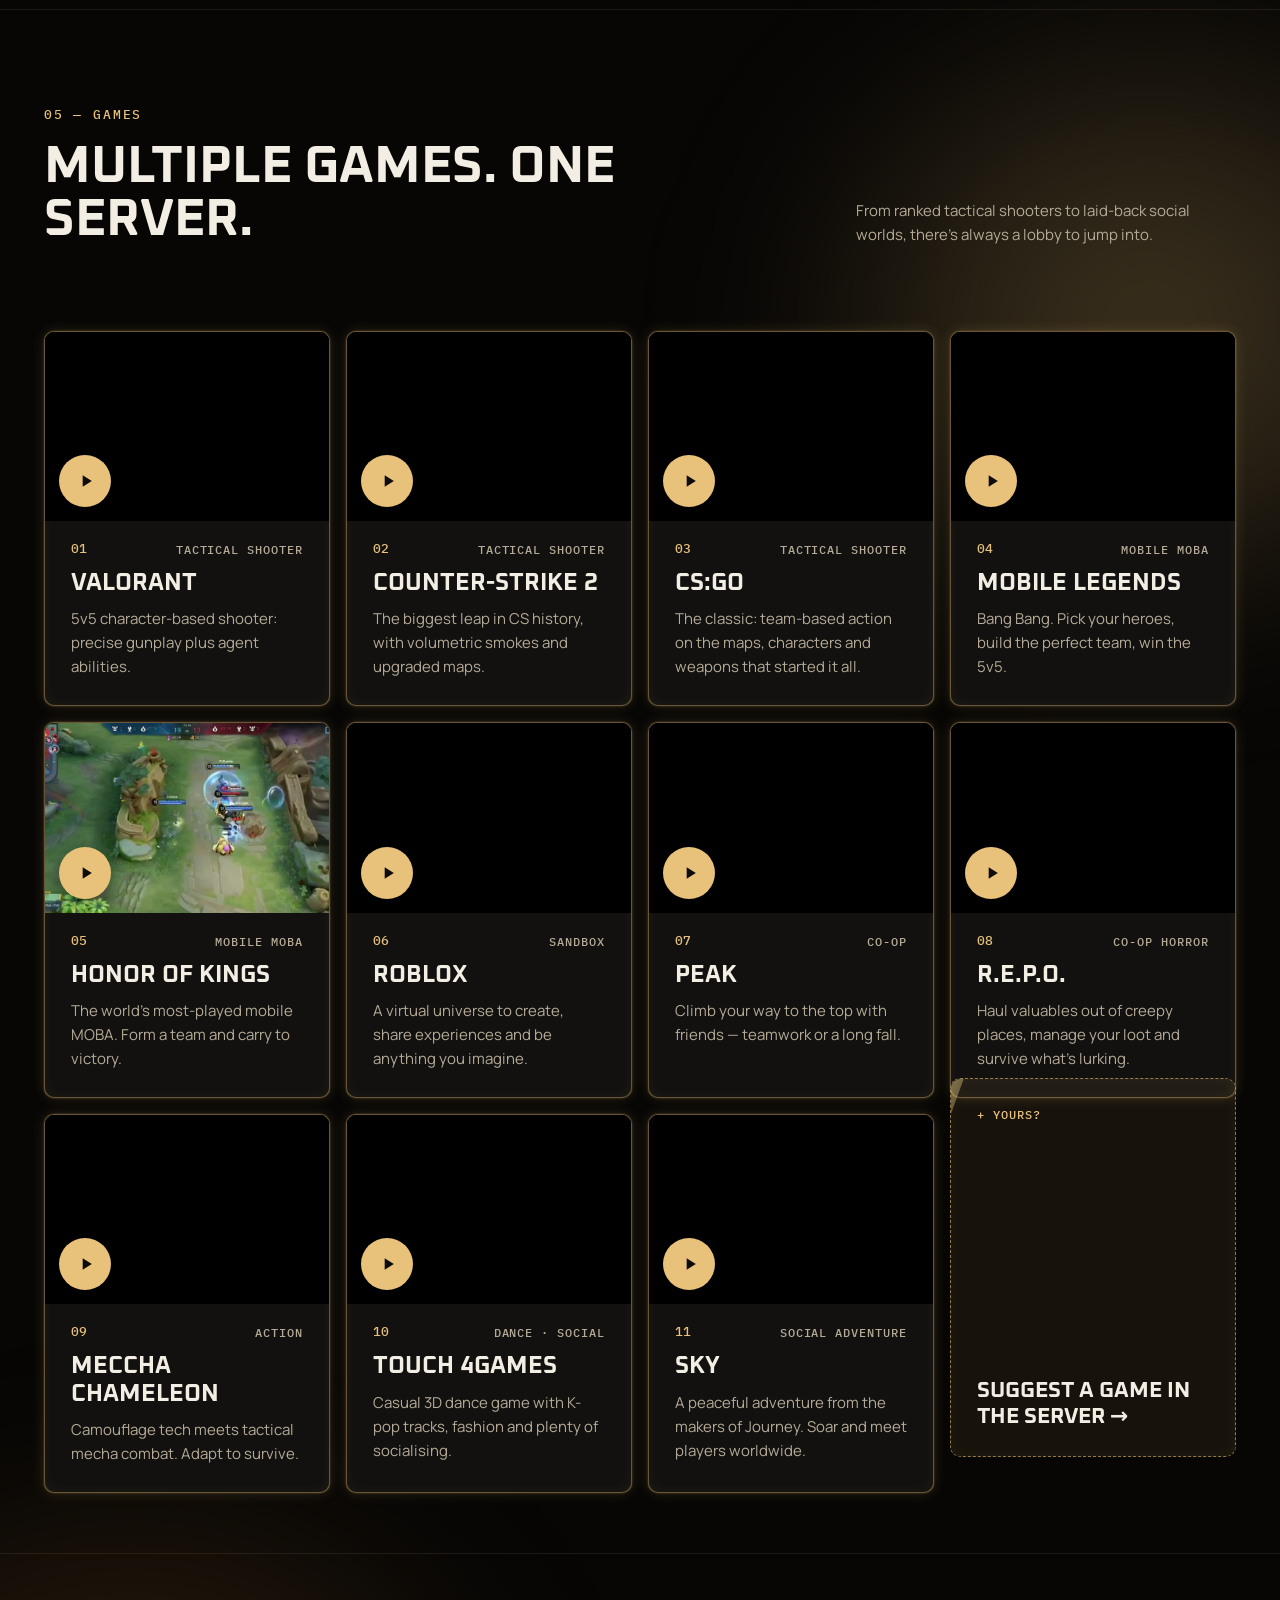
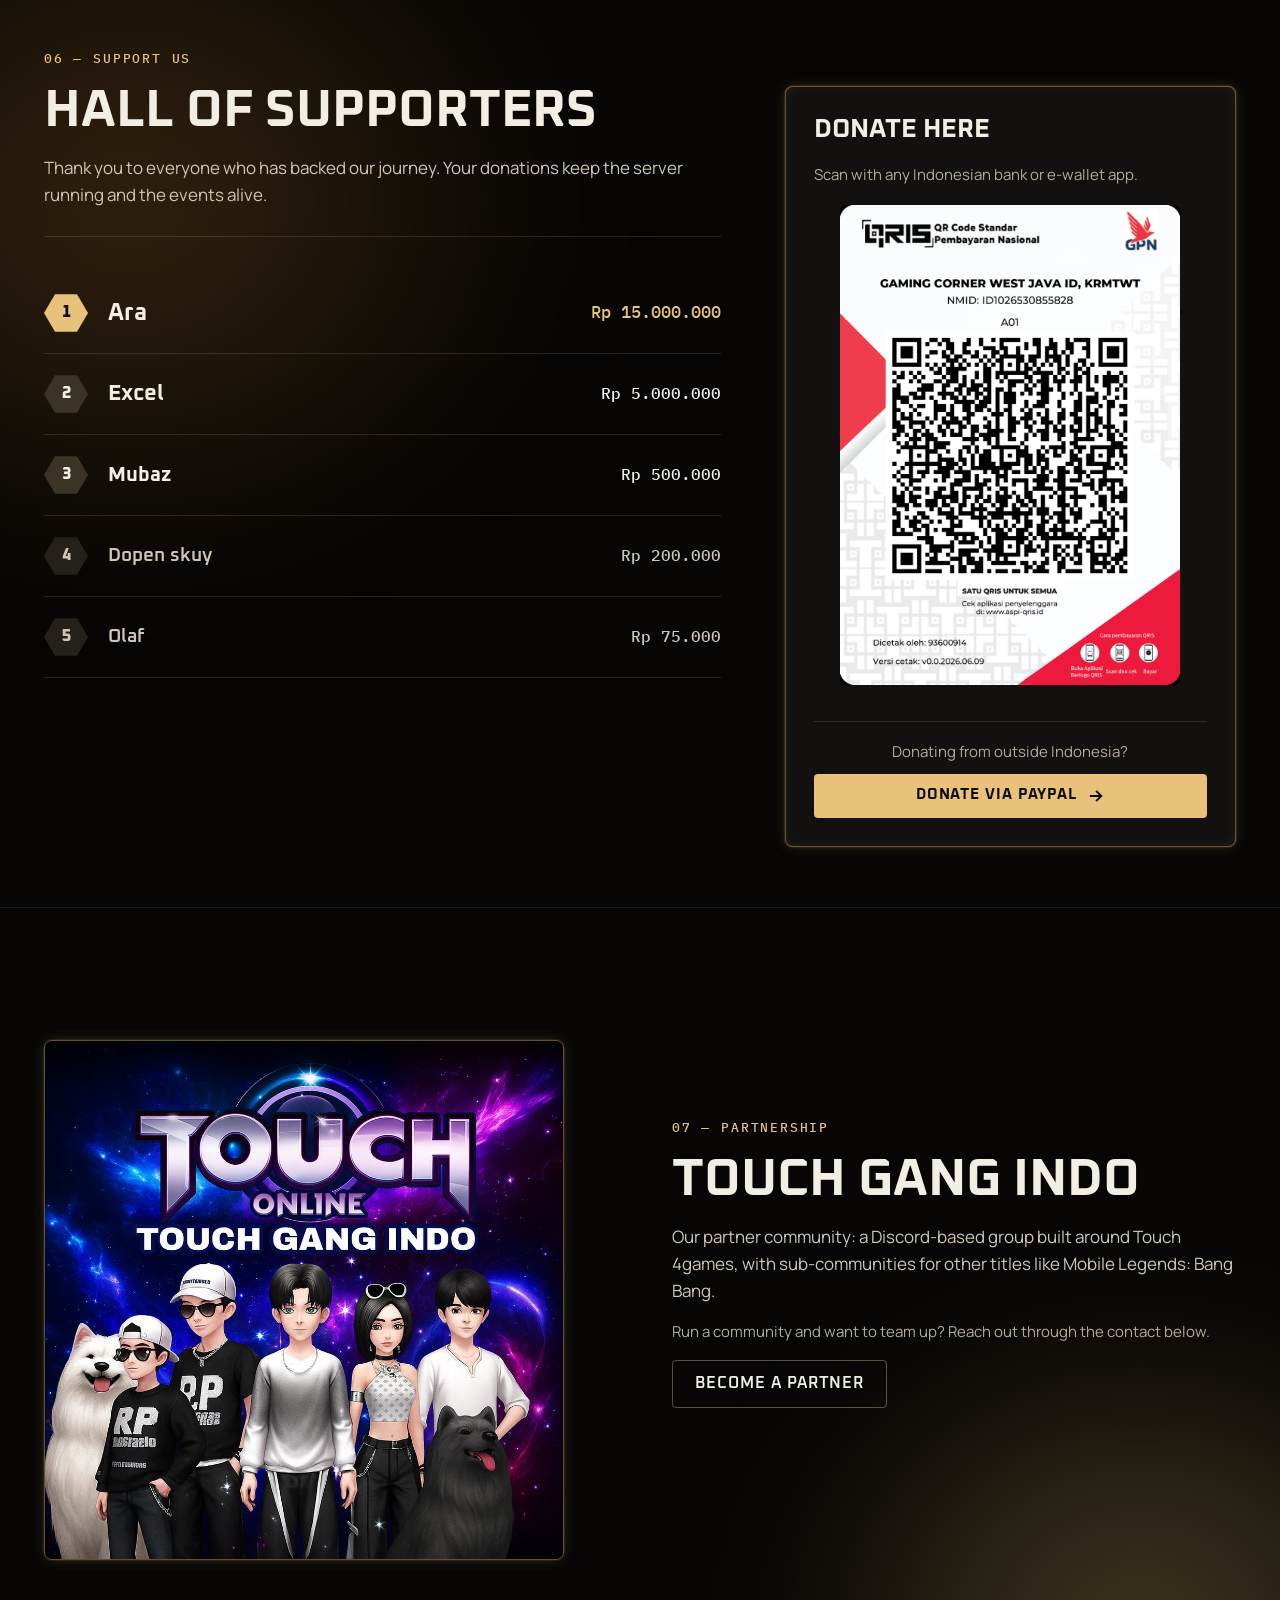
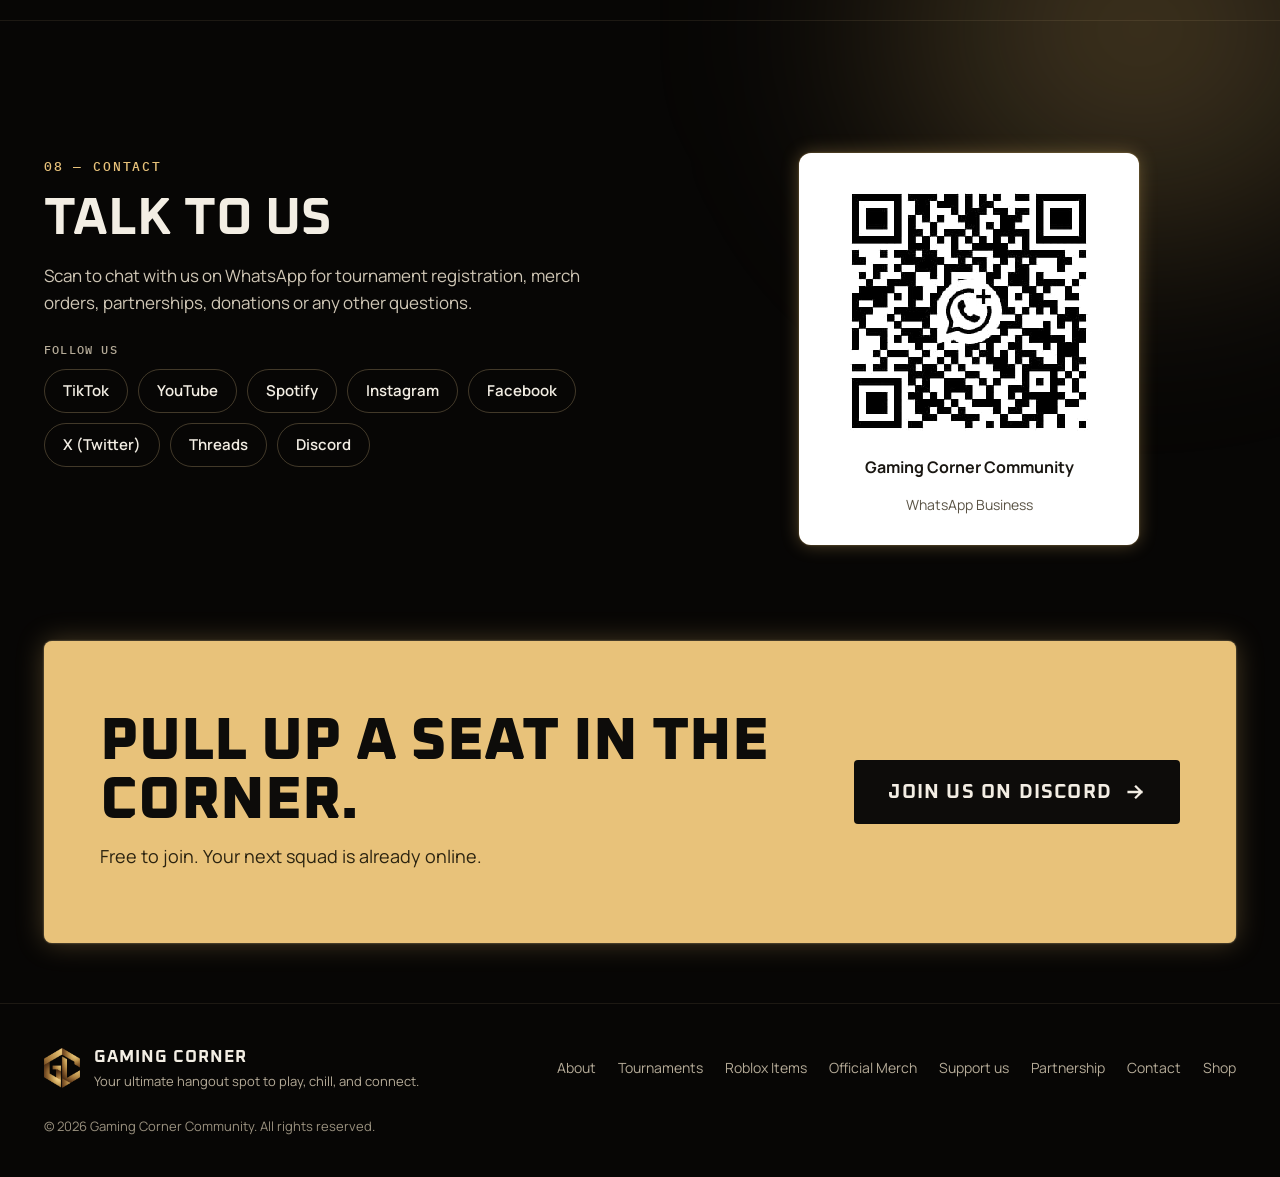
==== commit 8f0f034c: "Add files via upload" ====
--- a/index.html
+++ b/index.html
@@ -39,6 +39,7 @@
     })(document);
   </script>
   <link rel="stylesheet" href="css/styles.css">
+  <link rel="stylesheet" href="css/nav-fit.css">
   <link rel="stylesheet" href="css/extras.css">
   <link rel="stylesheet" href="css/intro.css">
   <link rel="stylesheet" href="css/intro-fx.css">
@@ -143,10 +144,12 @@
         <ul>
           <li><a href="#about">About</a></li>
           <li><a href="#tournaments">Tournaments</a></li>
-          <li><a href="#shop">Shop</a></li>
+          <li><a href="#roblox-items">Roblox Items</a></li>
+          <li><a href="#official-merch">Official Merch</a></li>
           <li><a href="#games">Games</a></li>
           <li><a href="#support">Support us</a></li>
           <li><a href="#contact">Contact</a></li>
+          <li><a href="shop.html">Shop</a></li>
         </ul>
       </nav>
       <div class="header-actions">
@@ -299,14 +302,12 @@
     <!-- 03 SHOP -->
     <section id="shop" class="section">
       <div class="container stack-xl">
-        <div class="stack section-intro">
-          <p class="eyebrow">03 — Shop</p>
-          <h2 class="h2">Wear the corner</h2>
-        </div>
-
-        <div class="stack-md">
+        <div class="stack-md" id="roblox-items">
           <div class="subhead">
-            <h3 class="h3">Roblox items</h3>
+            <div class="stack">
+              <p class="eyebrow">03 — Roblox Items</p>
+              <h2 class="h2">Dress your avatar</h2>
+            </div>
             <span class="subhead__tag">Limited · this week only</span>
           </div>
           <ul class="roblox">
@@ -329,8 +330,11 @@
           </ul>
         </div>
 
-        <div class="stack-md">
-          <h3 class="h3">Official merch</h3>
+        <div class="stack-md" id="official-merch">
+          <div class="stack">
+            <p class="eyebrow">04 — Official Merch</p>
+            <h2 class="h2">Wear the corner</h2>
+          </div>
           <ul class="merch">
             <li class="card merch__item">
               <img src="assets/img/tshirt.jpg" alt="Black Gaming Corner T-shirt with gold logo, front and back" width="900" height="695" loading="lazy" decoding="async">
@@ -360,7 +364,7 @@
       <div class="container stack-lg">
         <div class="section-head">
           <div class="stack">
-            <p class="eyebrow">04 — Games</p>
+            <p class="eyebrow">05 — Games</p>
             <h2 class="h2 games__title">Multiple games. One server.</h2>
           </div>
           <p class="section-head__note">From ranked tactical shooters to laid-back social worlds, there's always a lobby to jump into.</p>
@@ -492,7 +496,7 @@
       <div class="container split split--support">
         <div class="support__main stack-lg">
           <div class="stack">
-            <p class="eyebrow">05 — Support us</p>
+            <p class="eyebrow">06 — Support us</p>
             <h2 class="h2">Hall of supporters</h2>
             <p class="lead">Thank you to everyone who has backed our journey. Your donations keep the server running and the events alive.</p>
           </div>
@@ -525,7 +529,7 @@
           <img src="assets/img/partnership.jpg" alt="Touch Gang Indo artwork with Touch Online avatars" width="1000" height="1000" loading="lazy" decoding="async">
         </div>
         <div class="split__text stack">
-          <p class="eyebrow">06 — Partnership</p>
+          <p class="eyebrow">07 — Partnership</p>
           <h2 class="h2">Touch Gang Indo</h2>
           <p class="lead">Our partner community: a Discord-based group built around Touch 4games, with sub-communities for other titles like Mobile Legends: Bang Bang.</p>
           <p class="muted small">Run a community and want to team up? Reach out through the contact below.</p>
@@ -538,7 +542,7 @@
     <section id="contact" class="section">
       <div class="container split split--center">
         <div class="split__text stack">
-          <p class="eyebrow">07 — Contact</p>
+          <p class="eyebrow">08 — Contact</p>
           <h2 class="h2">Talk to us</h2>
           <p class="lead">Scan to chat with us on WhatsApp for tournament registration, merch orders, partnerships, donations or any other questions.</p>
           <div class="follow">
@@ -591,10 +595,12 @@
       <nav class="footer-nav" aria-label="Footer">
         <a href="#about">About</a>
         <a href="#tournaments">Tournaments</a>
-        <a href="#shop">Shop</a>
+        <a href="#roblox-items">Roblox Items</a>
+        <a href="#official-merch">Official Merch</a>
         <a href="#support">Support us</a>
         <a href="#partners">Partnership</a>
         <a href="#contact">Contact</a>
+        <a href="shop.html">Shop</a>
       </nav>
       <p class="copyright">© 2026 Gaming Corner Community. All rights reserved.</p>
       <p class="gc-visitors" id="gc-visitors" hidden title="Total visits"><svg width="16" height="16" viewBox="0 0 24 24" fill="none" stroke="currentColor" stroke-width="2" stroke-linecap="round" stroke-linejoin="round" aria-hidden="true"><path d="M2 12s3.6-7 10-7 10 7 10 7-3.6 7-10 7S2 12 2 12z"/><circle cx="12" cy="12" r="3" fill="currentColor"/></svg><span class="gc-visitors__num">0</span><span class="gc-visitors__label">visits</span></p>
--- a/css/intro-world.css
+++ b/css/intro-world.css
@@ -0,0 +1,81 @@
+/* Revisi 66 - Opening bertema blok (gaya kotak-kotak): pemandangan bergerak, logo yang pecah lalu menyatu, tombol Enter.
+   Menggantikan tiga hero. Digambar dengan kanvas beresolusi rendah (piksel besar) sehingga ringan. */
+.gc-intro { background: #8ec9f2; overflow: hidden; }
+.gc-intro__cine, .gc-intro__sweep, .gc-intro__flash, .gc-intro__dust, .gc-intro__title, .gc-intro__tag { display: none !important; }
+.gc-world { position: absolute; left: 0; top: 0; image-rendering: pixelated; image-rendering: crisp-edges; pointer-events: none; }
+.gc-intro__stage { z-index: 2; animation: none; gap: clamp(10px, 2vh, 22px); }
+
+/* logo: potongan-potongan balok yang menyatu lalu pecah lagi (dibuat oleh js/intro-world.js) */
+.gc-intro__logo {
+  width: clamp(170px, 36vmin, 340px); aspect-ratio: 1 / 1; display: block; position: relative; opacity: 1; transform: none;
+  animation: gc-w-bob 3s steps(6) infinite; filter: drop-shadow(0 6px 0 rgba(40, 26, 10, .38)); margin-top: clamp(0px, 1vh, 10px);
+}
+.gc-intro__logo::before, .gc-intro__logo::after { display: none; }
+.gc-intro__logo img { display: none; }
+@keyframes gc-w-bob { 0%, 100% { translate: 0 0; } 50% { translate: 0 -8px; } }
+.gc-piece {
+  position: absolute; background-repeat: no-repeat;
+}
+@keyframes gc-w-piece {
+  0%, 30% { transform: none; animation-timing-function: ease-in-out; }
+  50%, 62% { transform: translate(var(--dx), var(--dy)) rotate(var(--r)); animation-timing-function: ease-in-out; }
+  82%, 100% { transform: none; }
+}
+
+/* tombol Enter bergaya blok */
+.gc-intro__action { height: 110px; margin-top: 0; }
+.gc-intro__enter {
+  border-radius: 0; font-size: 19px; letter-spacing: .18em; padding: 14px 46px; color: #2a1b0b; background: #F0C55E;
+  box-shadow: inset -4px -4px 0 #b9812a, inset 4px 4px 0 #ffe9a8, 0 0 0 4px #2a1b0b, 0 7px 0 4px #2a1b0b;
+  transition: opacity .5s ease, transform .15s steps(2), background-color .15s;
+}
+.gc-intro.is-ready .gc-intro__enter { animation: none; }
+.gc-intro__enter:hover { background: #ffd978; transform: translateY(-3px); }
+.gc-intro__enter:active { transform: translateY(5px); box-shadow: inset 4px 4px 0 #b9812a, inset -4px -4px 0 #ffe9a8, 0 0 0 4px #2a1b0b, 0 2px 0 4px #2a1b0b; }
+.gc-intro__hint { top: 84px; color: #fff; text-shadow: 0 2px 0 rgba(30, 20, 10, .6); font-weight: 600; opacity: 0; }
+.gc-intro.is-ready .gc-intro__hint { opacity: .95; }
+@media (prefers-reduced-motion: reduce) { .gc-piece, .gc-intro__logo { animation: none !important; } }
+
+.gc-piece.is-move { animation: gc-w-piece 6s infinite both; will-change: transform; }
+.gc-intro__hint { display: none !important; }
+.gc-intro__action { height: 70px; }
+
+/* Revisi 66b: logo lebih kecil & lebih ke atas; dua tombol (Home, Shop); layar Shop */
+.gc-intro__stage { justify-content: center; padding-bottom: 9vh; gap: 0; }
+.gc-intro__logo { width: clamp(110px, 24vmin, 230px); margin-bottom: clamp(36px, 9vmin, 90px); }
+.gc-intro__action { height: auto; width: auto; display: flex; flex-direction: column; align-items: center; gap: 22px; margin: 0; }
+.gc-intro__action .gc-intro__enter { min-width: 190px; }
+.gc-intro.is-ready .gc-intro__enter { opacity: 1; pointer-events: auto; transform: none; }
+.gc-intro__shopbtn { background: #7fd05a; box-shadow: inset -4px -4px 0 #3f8f2e, inset 4px 4px 0 #b9f08e, 0 0 0 4px #2a1b0b, 0 7px 0 4px #2a1b0b; }
+.gc-intro__shopbtn:hover { background: #95e06e; }
+.gc-intro__shopbtn:active { box-shadow: inset 4px 4px 0 #3f8f2e, inset -4px -4px 0 #b9f08e, 0 0 0 4px #2a1b0b, 0 2px 0 4px #2a1b0b; }
+.gc-intro__shop { position: absolute; inset: 0; z-index: 3; display: none; align-items: center; justify-content: center; padding: 24px; }
+.gc-intro.is-shop .gc-intro__shop { display: flex; }
+.gc-intro.is-shop .gc-intro__stage { display: none; }
+.gc-shop__panel { text-align: center; padding: clamp(24px, 5vmin, 44px) clamp(22px, 6vmin, 56px); background: rgba(40, 26, 10, .82); box-shadow: 0 0 0 4px #2a1b0b, inset 0 0 0 4px #b9812a; max-width: 92vw; }
+.gc-shop__title { font-family: 'Oxanium', system-ui, sans-serif; font-weight: 800; font-size: clamp(34px, 9vmin, 64px); letter-spacing: .18em; color: #F0C55E; text-shadow: 0 4px 0 #2a1b0b; }
+.gc-shop__text { color: #fff; font-size: clamp(14px, 2.6vmin, 18px); line-height: 1.6; margin: 14px 0 26px; }
+
+/* Revisi 66c: video latar (sedikit blur), tombol & logo langsung tampil tanpa transisi */
+.gc-intro { background: #1b1f3a; }
+.gc-intro__bg { position: absolute; inset: 0; width: 100%; height: 100%; object-fit: cover; filter: blur(3px); transform: scale(1.04); pointer-events: none; }
+.gc-intro__enter, .gc-intro__enter:hover, .gc-intro__enter:active { transition: none !important; }
+.gc-intro .gc-intro__enter { opacity: 1 !important; pointer-events: auto !important; transform: none; animation: none !important; }
+.gc-intro .gc-intro__enter:hover { transform: translateY(-3px); }
+.gc-intro .gc-intro__enter:active { transform: translateY(5px); }
+.gc-intro__logo img { display: block; width: 100%; height: 100%; }
+.gc-intro__logo.is-built img { display: none; }
+
+/* Revisi 66d: tanpa blur, logo di kiri + tulisan di kanan (gaya sama dengan tombol), animasi simpel */
+.gc-intro__bg { filter: none; transform: none; }
+.gc-brand { display: flex; align-items: center; justify-content: center; gap: clamp(12px, 3vmin, 30px); margin-bottom: clamp(36px, 9vmin, 80px); animation: gc-w-bob 3s steps(6) infinite; }
+.gc-brand .gc-intro__logo { width: clamp(84px, 21vmin, 190px); margin: 0; animation: none; filter: drop-shadow(0 6px 0 #2a1b0b); }
+.gc-intro__logo img { display: block; width: 100%; height: 100%; }
+.gc-brand__name { display: flex; flex-direction: column; align-items: flex-start; line-height: 1; font-family: 'Oxanium', system-ui, sans-serif; font-weight: 800; letter-spacing: .12em; font-size: clamp(24px, min(6.4vw, 8vmin), 60px); text-align: left; }
+.gc-brand__name span { display: block; color: #F0C55E; padding: .06em 0; text-shadow: 3px 3px 0 #b9812a, 0 0 0 #2a1b0b, 0 6px 0 #2a1b0b, 3px 6px 0 #2a1b0b, -2px 2px 0 #2a1b0b, 4px 4px 0 #2a1b0b; }
+.gc-brand__name span + span { color: #ffe9a8; }
+@media (prefers-reduced-motion: reduce) { .gc-brand { animation: none; } }
+
+/* Revisi 66e: tanpa logo; tulisan tetap sama seperti 66d, hanya diletakkan di tengah */
+.gc-brand .gc-intro__logo { display: none; }
+.gc-brand__name { align-items: center; text-align: center; }
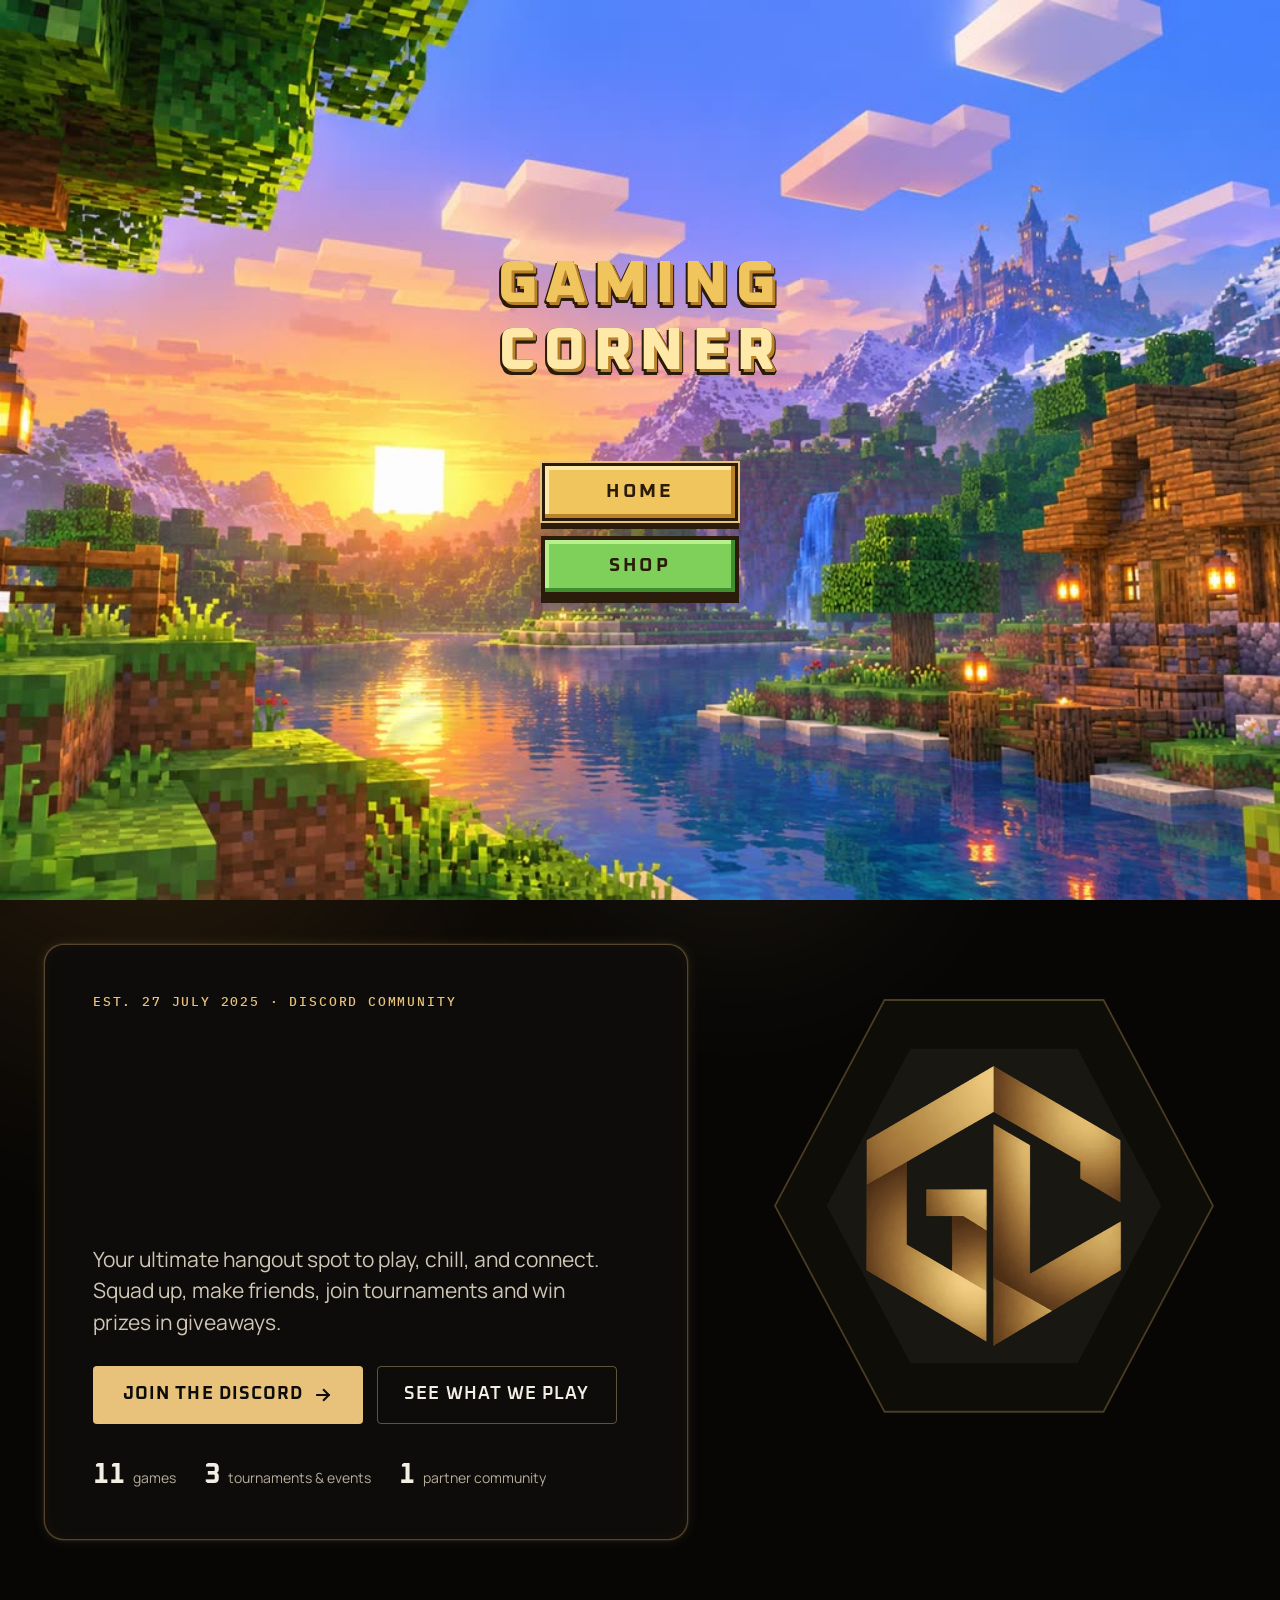
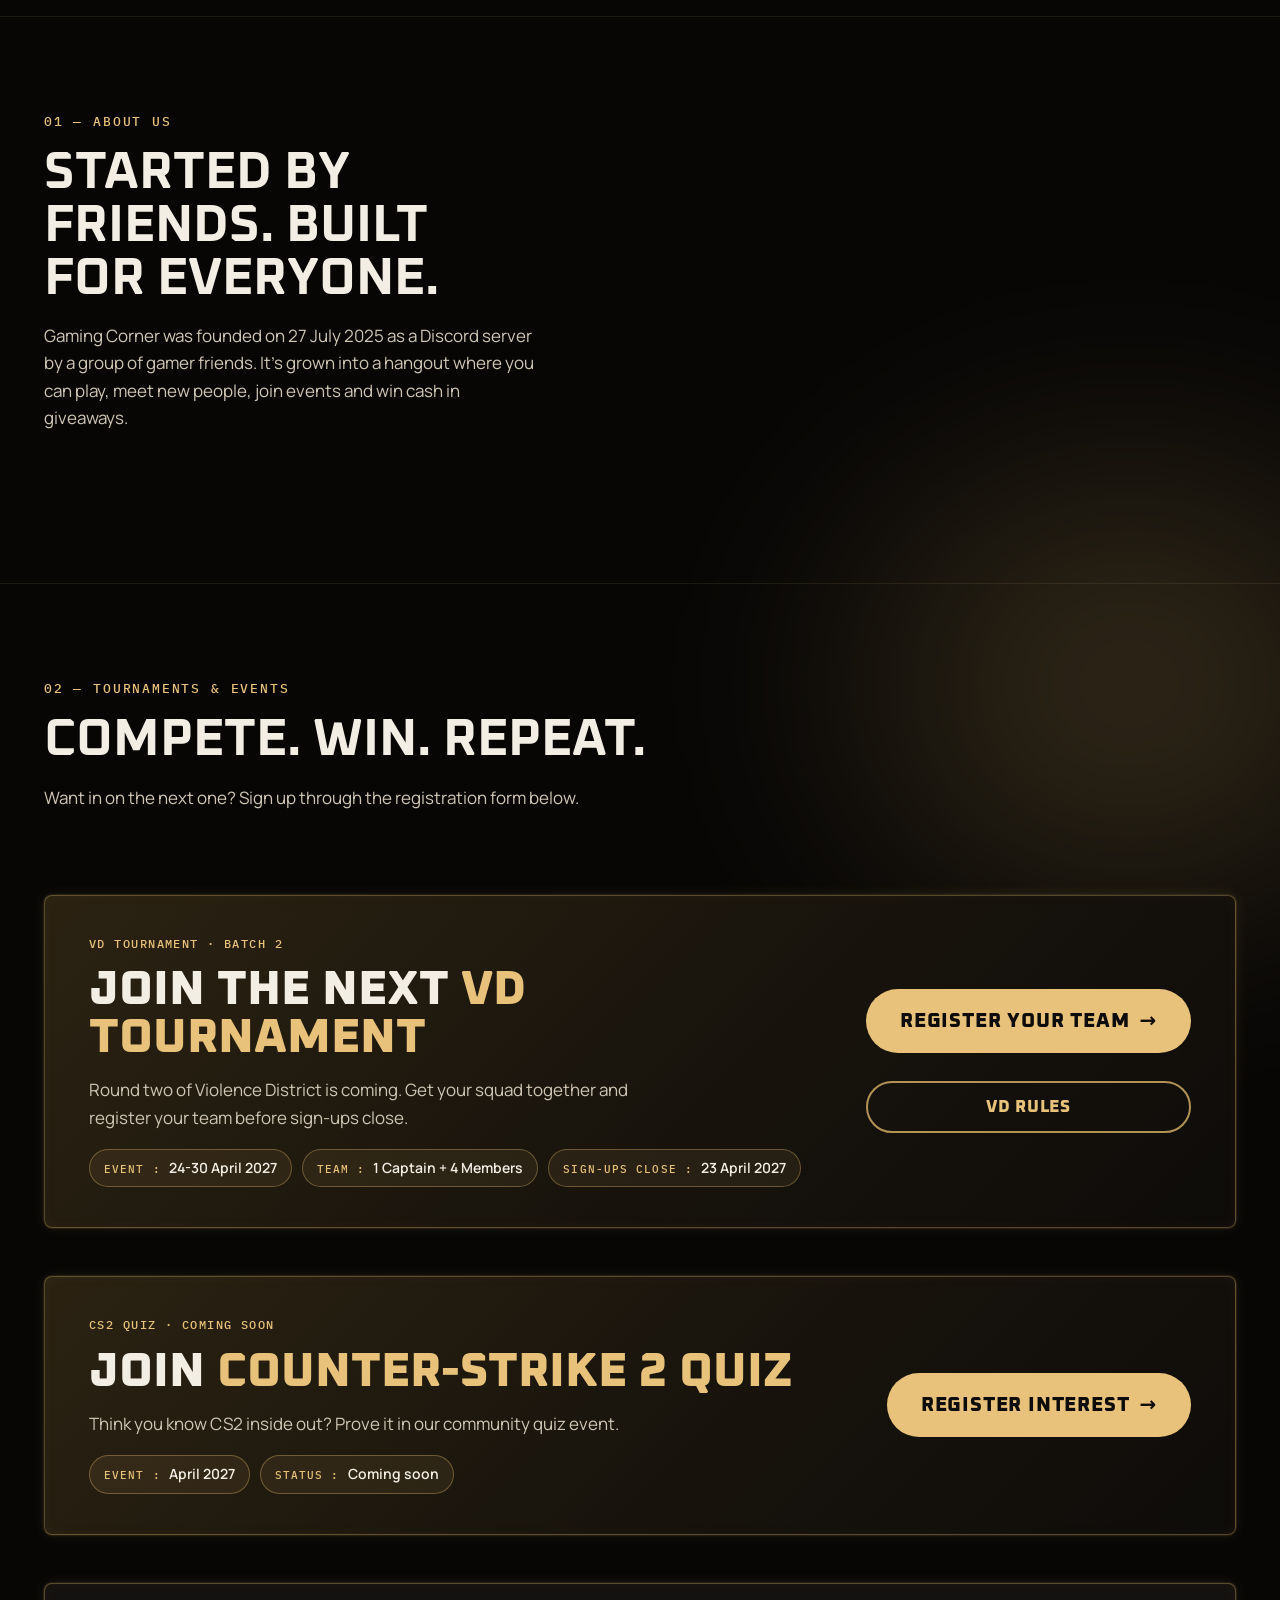
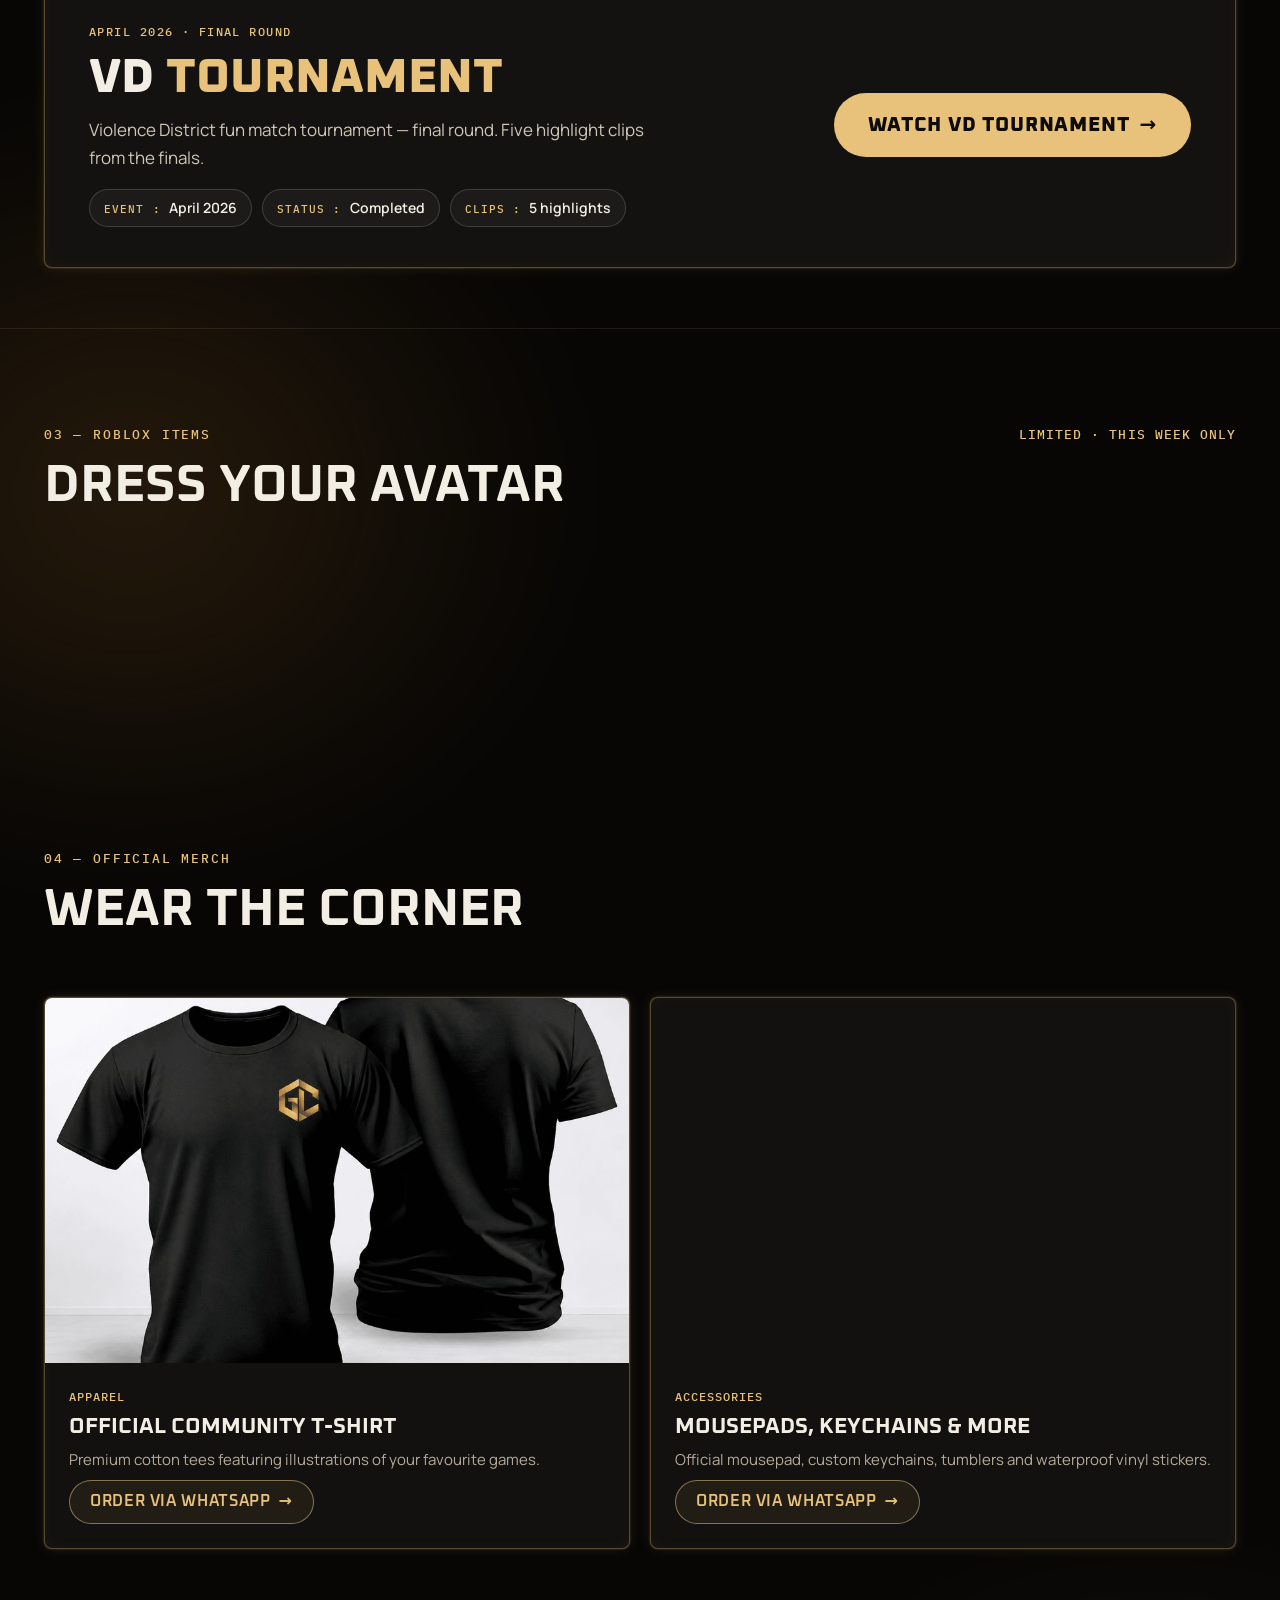
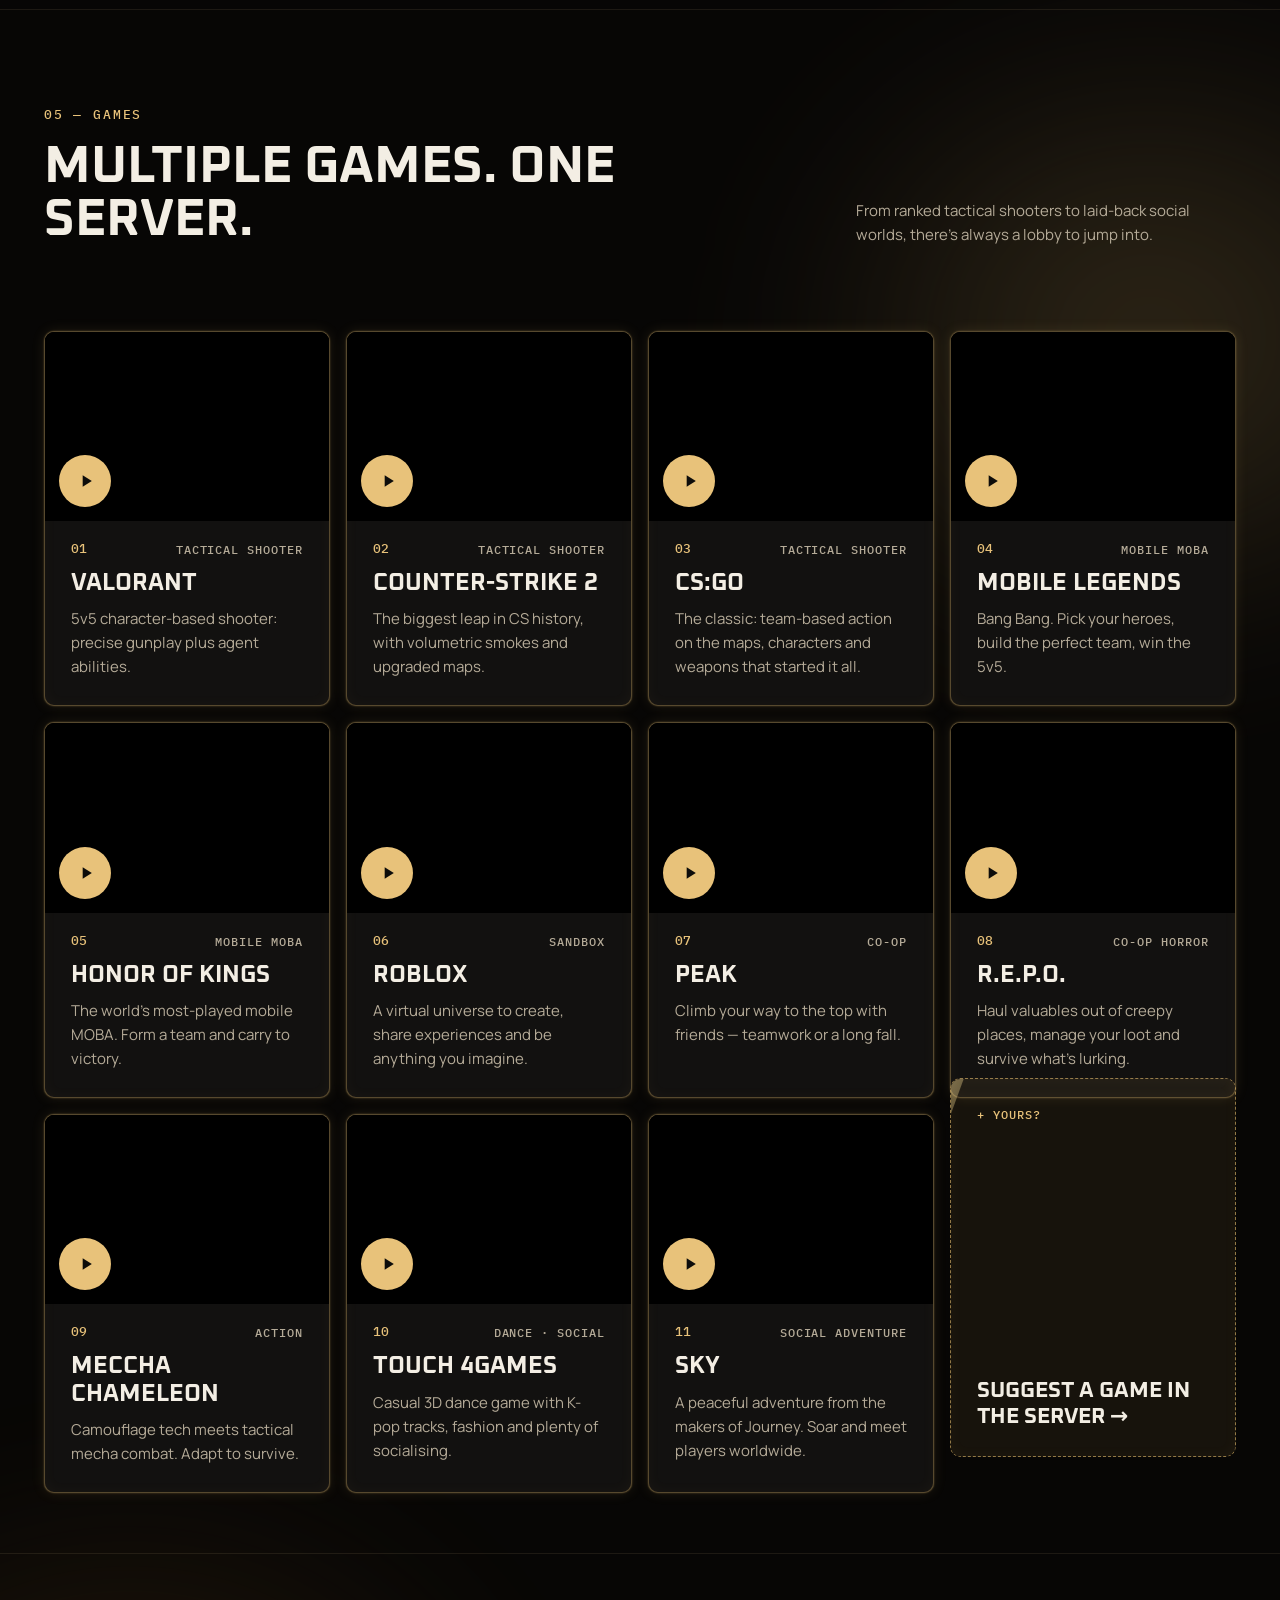
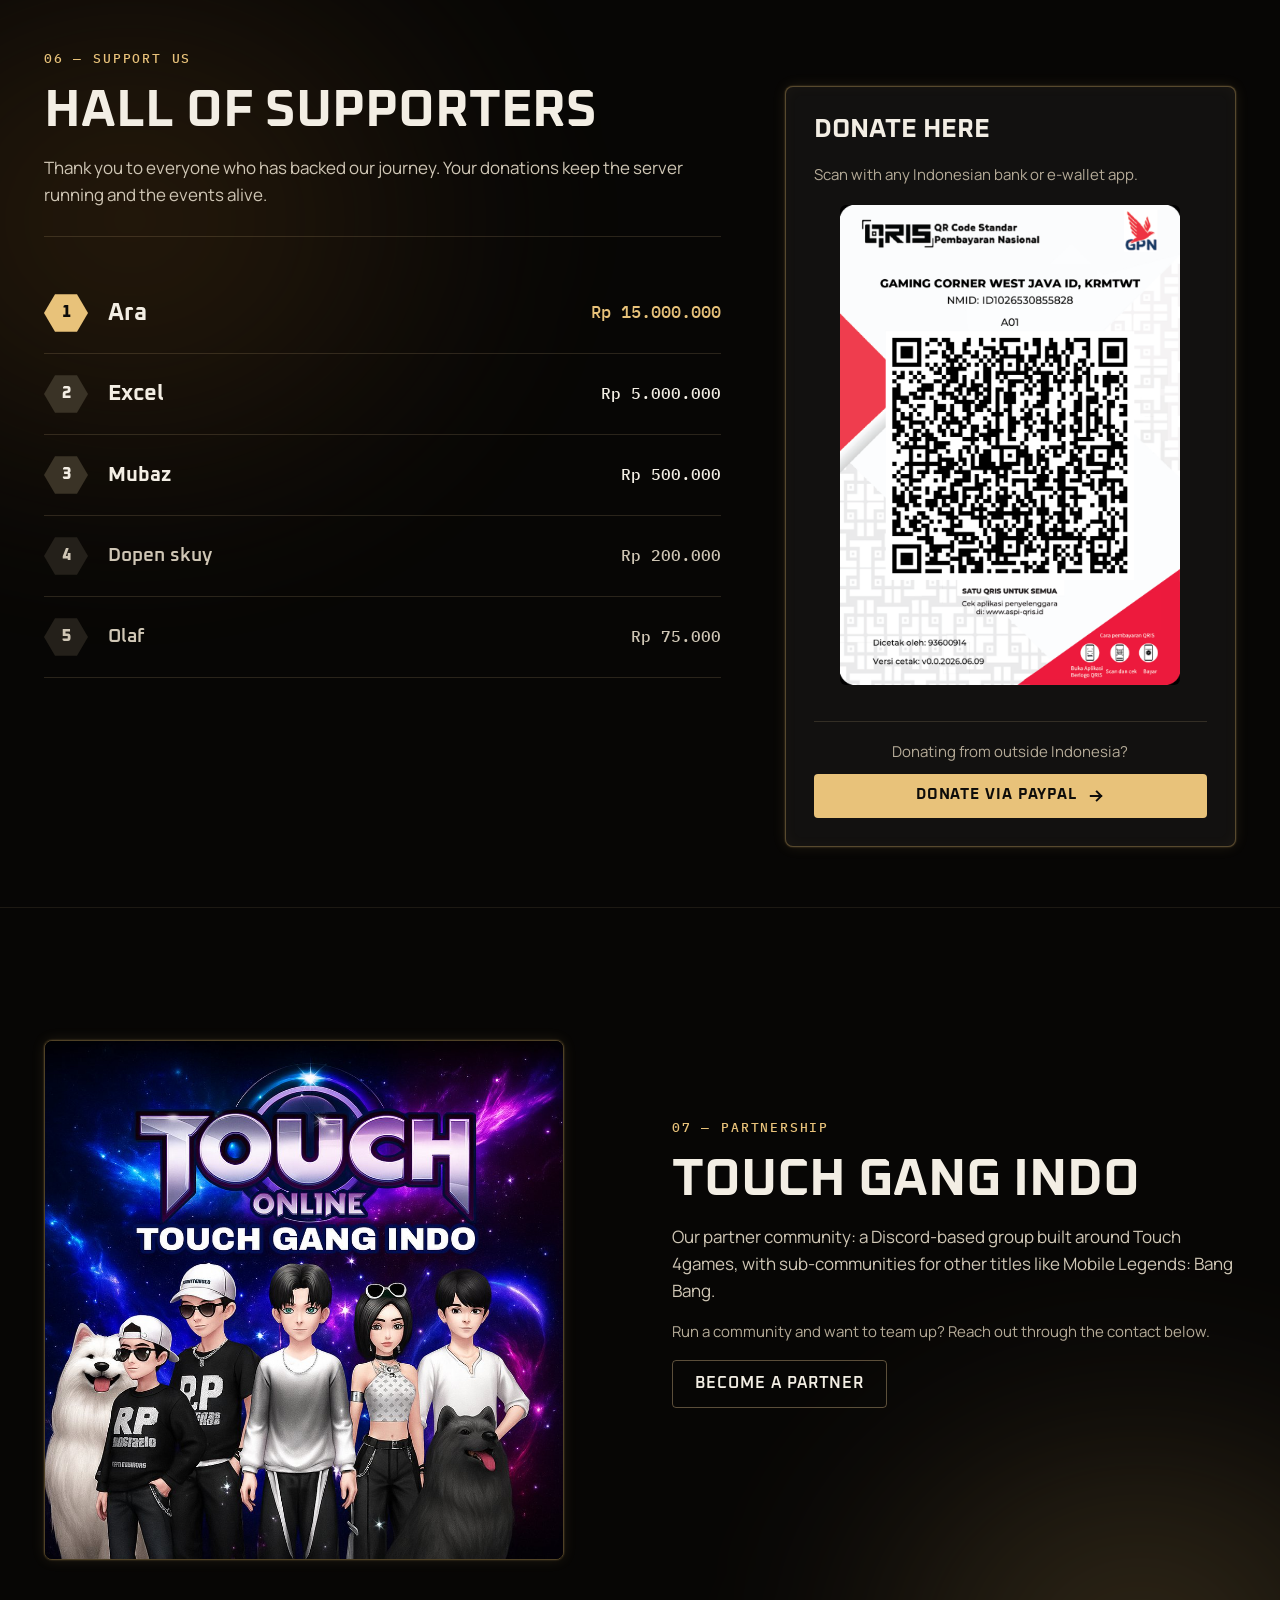
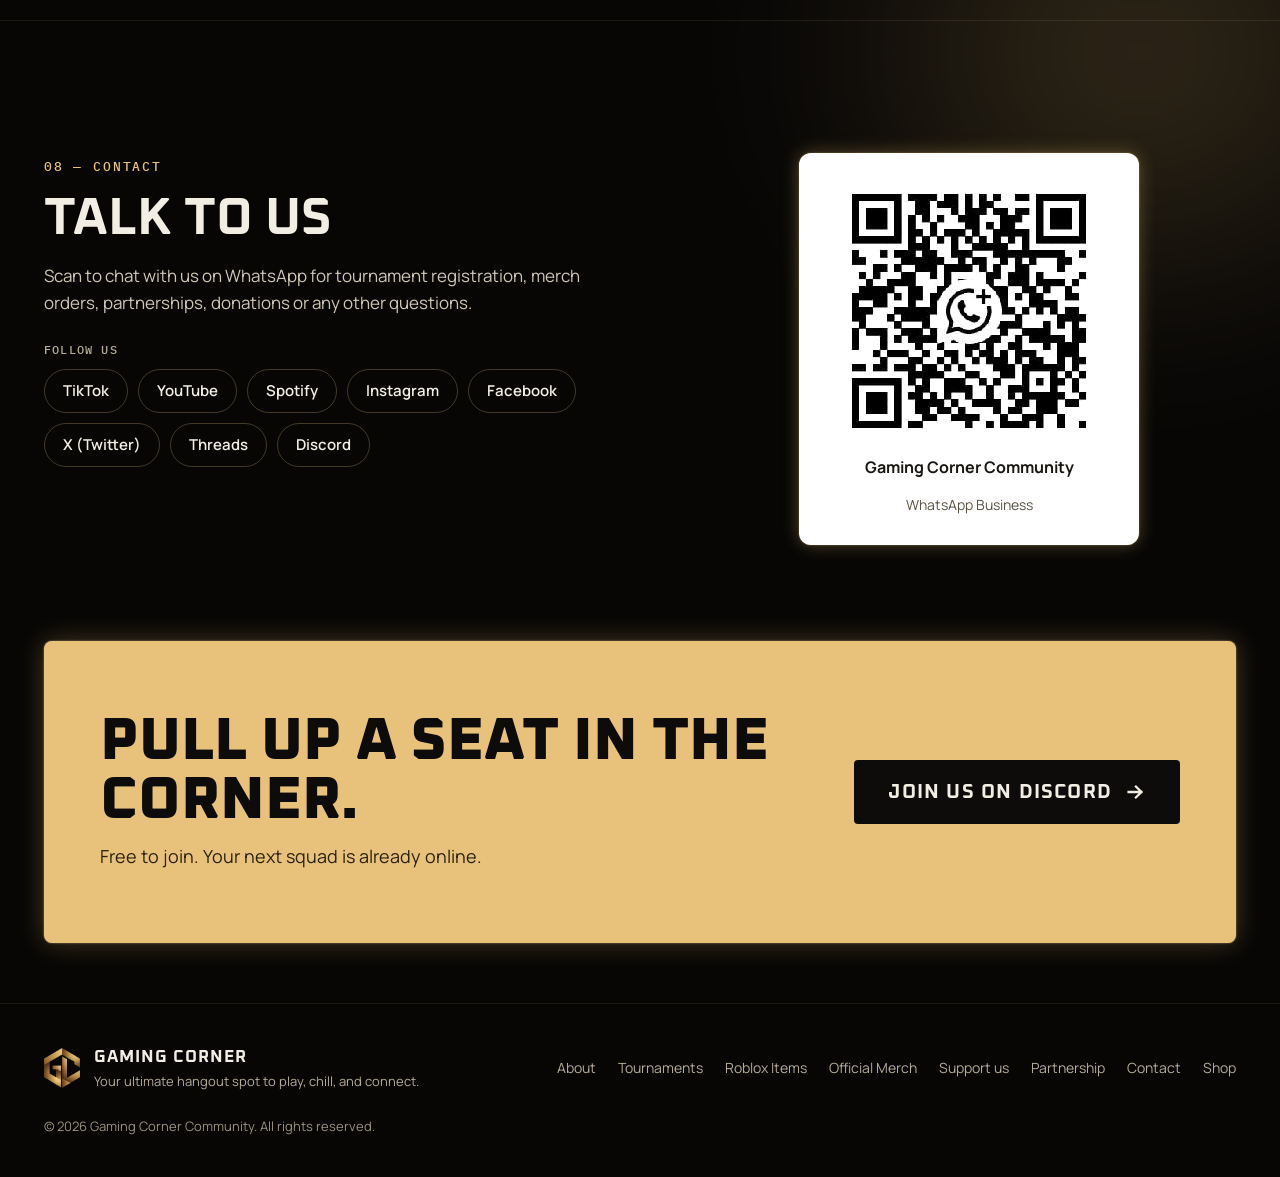
==== commit fc073b2b: "Add files via upload" ====
--- a/index.html
+++ b/index.html
@@ -62,7 +62,6 @@
   <link rel="stylesheet" href="css/signup-banner.css">
   <link rel="stylesheet" href="css/tournament-modals.css">
   <link rel="stylesheet" href="css/dock-modals.css">
-  <link rel="stylesheet" href="css/revin-shop.css">
   <link rel="stylesheet" href="css/podcast-bar.css">
   <script src="js/main.js" defer></script>
   <script src="js/music.js" defer></script>
@@ -74,7 +73,6 @@
   <script src="js/dock.js" defer></script>
   <script src="js/click-sound.js" defer></script>
   <script src="js/tournament-modals.js" defer></script>
-  <script src="js/revin-cart.js" defer></script>
   <script src="js/podcast-bar.js" defer></script>
   <script>
     /* Revisi 22: layar pembuka tampil sekali per kunjungan. Jika js/intro.js gagal jalan dalam 8 detik, layar dilepas supaya website tetap bisa dibuka. */
@@ -111,13 +109,6 @@
         <button class="gc-intro__enter gc-intro__shopbtn" type="button">Shop</button>
       </div>
     </div>
-    <div class="gc-intro__shop" aria-hidden="true">
-      <div class="gc-shop__panel">
-        <div class="gc-shop__title">SHOP</div>
-        <p class="gc-shop__text">Halaman shop sedang dalam proses pembuatan.<br>Tunggu ya, segera hadir!</p>
-        <button class="gc-intro__enter gc-shop__back" type="button">Kembali</button>
-      </div>
-    </div>
     <div class="gc-intro__beam" aria-hidden="true"></div>
   </div>
 <a class="skip-link" href="#main">Skip to content</a>
@@ -630,189 +621,6 @@
     </div>
   </div>
   <!-- Revisi 52: pop-up Top up dan Sponsorship (dibuka dari tombol di tepi kiri, js/dock-extras.js) -->
-  <div class="gc-modal" id="topup-modal" role="dialog" aria-modal="true" aria-labelledby="topup-title" hidden>
-    <div class="gc-modal__backdrop" data-close></div>
-    <div class="gc-modal__dialog gc-modal__dialog--info" tabindex="-1">
-      <button type="button" class="gc-modal__close" data-close aria-label="Close">&times;</button>
-      <div class="gc-modal__scroll">
-        <p class="eyebrow eyebrow--sm">Game credits</p>
-        <h3 class="gc-modal__title" id="topup-title">Top Up</h3>
-        <p class="info__lead">Top up game favoritmu lewat Gaming Corner. Cepat, aman, dan praktis.</p>
-        <h4 class="info__head">Cara order</h4>
-        <ol class="info__steps info__steps--num">
-          <li>Pilih game yang kamu mau.</li>
-          <li>Pilih rekomendasi store yang kamu mau.</li>
-          <li>Lakukan pembayaran di store yang kami rekomendasikan.</li>
-        </ol>
-        <h4 class="info__head">Game yang tersedia</h4>
-        <ul class="info__list info__list--games">
-          <li><button type="button" class="info__game" data-modal="topup-roblox"><span>Roblox</span><span class="info__go">Lihat daftar <i aria-hidden="true">&rarr;</i></span></button></li>
-          <li><button type="button" class="info__game" data-modal="topup-touch4games"><span>Touch 4games</span><span class="info__go">Lihat daftar <i aria-hidden="true">&rarr;</i></span></button></li>
-          <li><button type="button" class="info__game" data-modal="topup-ml"><span>Mobile Legends</span><span class="info__go">Lihat daftar <i aria-hidden="true">&rarr;</i></span></button></li>
-        </ul>
-        <div class="info__cta"><a class="signup__btn" href="#contact" data-goto="#contact">Chat admin <span class="arr" aria-hidden="true">&rarr;</span></a></div>
-      </div>
-    </div>
-  </div>
-  <div class="gc-modal" id="topup-roblox" role="dialog" aria-modal="true" aria-labelledby="topup-roblox-title" hidden>
-    <div class="gc-modal__backdrop" data-close></div>
-    <div class="gc-modal__dialog gc-modal__dialog--info" tabindex="-1">
-      <button type="button" class="gc-modal__close" data-close aria-label="Close">&times;</button>
-      <div class="gc-modal__scroll">
-        <p class="eyebrow eyebrow--sm">Top up</p>
-        <h3 class="gc-modal__title" id="topup-roblox-title">Roblox</h3>
-        <h4 class="info__head">Rekomendasi store</h4>
-        <ul class="info__list info__list--stores">
-          <li class="store"><span class="store__name">Golrox</span><span class="store__links"><a class="store__link" href="https://golrox.com/" target="_blank" rel="noopener noreferrer" aria-label="Golrox website (tab baru)">Website <span aria-hidden="true">&#8599;</span></a></span></li>
-        </ul>
-        <div class="info__cta">
-          <button type="button" class="signup__btn signup__btn--ghost" data-modal="topup-modal">&larr; Kembali</button>
-        </div>
-      </div>
-    </div>
-  </div>
-  <div class="gc-modal" id="topup-touch4games" role="dialog" aria-modal="true" aria-labelledby="topup-touch4games-title" hidden>
-    <div class="gc-modal__backdrop" data-close></div>
-    <div class="gc-modal__dialog gc-modal__dialog--info" tabindex="-1">
-      <button type="button" class="gc-modal__close" data-close aria-label="Close">&times;</button>
-      <div class="gc-modal__scroll">
-        <p class="eyebrow eyebrow--sm">Top up</p>
-        <h3 class="gc-modal__title" id="topup-touch4games-title">Touch 4games</h3>
-        <h4 class="info__head">Rekomendasi store</h4>
-        <ul class="info__list info__list--stores">
-          <li class="store"><span class="store__name">Revinz Store</span><span class="store__links"><button type="button" class="store__link" data-modal="revin-store">Buka store <span aria-hidden="true">&rarr;</span></button></span></li>
-        </ul>
-        <div class="info__cta">
-          <button type="button" class="signup__btn signup__btn--ghost" data-modal="topup-modal">&larr; Kembali</button>
-        </div>
-      </div>
-    </div>
-  </div>
-  <div class="gc-modal" id="revin-store" role="dialog" aria-modal="true" aria-labelledby="revin-store-title" hidden>
-    <div class="gc-modal__backdrop" data-close></div>
-    <div class="gc-modal__dialog gc-modal__dialog--info" tabindex="-1">
-      <button type="button" class="gc-modal__close" data-close aria-label="Close">&times;</button>
-      <div class="gc-modal__scroll">
-        <p class="eyebrow eyebrow--sm">Touch 4games</p>
-        <h3 class="gc-modal__title" id="revin-store-title">Revinz Store</h3>
-        <p class="info__lead">Welcome to Revinz Store, semua ready stock RC dan Item!</p>
-        <ul class="info__list info__list--stores">
-          <li class="store"><span class="store__name">Sell RC</span><span class="store__links"><button type="button" class="store__link" data-modal="revin-rc" aria-label="Buy RC">Buy <span aria-hidden="true">&rarr;</span></button></span></li>
-          <li class="store"><span class="store__name">Sell Item</span><span class="store__links"><button type="button" class="store__link" data-modal="revin-item" aria-label="Buy Item">Buy <span aria-hidden="true">&rarr;</span></button></span></li>
-        </ul>
-        <button type="button" class="rc-bar" data-modal="revin-cart" hidden><span class="rc-bar__txt">Keranjang <b class="rc-count">0</b> item &middot; <b class="rc-total">Rp 0</b></span><span class="rc-bar__go">Lihat keranjang &rarr;</span></button>
-        <div class="info__cta">
-          <button type="button" class="signup__btn signup__btn--ghost" data-modal="topup-touch4games">&larr; Kembali</button>
-        </div>
-      </div>
-    </div>
-  </div>
-  <div class="gc-modal" id="revin-rc" role="dialog" aria-modal="true" aria-labelledby="revin-rc-title" hidden>
-    <div class="gc-modal__backdrop" data-close></div>
-    <div class="gc-modal__dialog gc-modal__dialog--info" tabindex="-1">
-      <button type="button" class="gc-modal__close" data-close aria-label="Close">&times;</button>
-      <div class="gc-modal__scroll">
-        <p class="eyebrow eyebrow--sm">Revinz Store</p>
-        <h3 class="gc-modal__title" id="revin-rc-title">Sell RC</h3>
-        <span class="info__sample">Contoh harga - isi asli menyusul</span>
-        <p class="info__lead">Tekan + untuk memasukkan ke keranjang. Kamu bisa belanja RC dan item sekaligus.</p>
-        <ul class="info__list rc-list">
-          <li class="rc-row" data-id="rc-100" data-name="100 RC" data-price="10000"><span class="rc-row__name">100 RC</span><span class="rc-row__price"></span><div class="rc-step"><button type="button" class="rc-step__btn" data-act="minus" aria-label="Kurangi 100 RC">&minus;</button><output class="rc-step__qty">0</output><button type="button" class="rc-step__btn" data-act="plus" aria-label="Tambah 100 RC">+</button></div></li>
-          <li class="rc-row" data-id="rc-500" data-name="500 RC" data-price="45000"><span class="rc-row__name">500 RC</span><span class="rc-row__price"></span><div class="rc-step"><button type="button" class="rc-step__btn" data-act="minus" aria-label="Kurangi 500 RC">&minus;</button><output class="rc-step__qty">0</output><button type="button" class="rc-step__btn" data-act="plus" aria-label="Tambah 500 RC">+</button></div></li>
-          <li class="rc-row" data-id="rc-1000" data-name="1.000 RC" data-price="85000"><span class="rc-row__name">1.000 RC</span><span class="rc-row__price"></span><div class="rc-step"><button type="button" class="rc-step__btn" data-act="minus" aria-label="Kurangi 1.000 RC">&minus;</button><output class="rc-step__qty">0</output><button type="button" class="rc-step__btn" data-act="plus" aria-label="Tambah 1.000 RC">+</button></div></li>
-        </ul>
-        <button type="button" class="rc-bar" data-modal="revin-cart" hidden><span class="rc-bar__txt">Keranjang <b class="rc-count">0</b> item &middot; <b class="rc-total">Rp 0</b></span><span class="rc-bar__go">Lihat keranjang &rarr;</span></button>
-        <div class="info__cta">
-          <button type="button" class="signup__btn signup__btn--ghost" data-modal="revin-store">&larr; Kembali</button>
-        </div>
-      </div>
-    </div>
-  </div>
-  <div class="gc-modal" id="revin-item" role="dialog" aria-modal="true" aria-labelledby="revin-item-title" hidden>
-    <div class="gc-modal__backdrop" data-close></div>
-    <div class="gc-modal__dialog gc-modal__dialog--info" tabindex="-1">
-      <button type="button" class="gc-modal__close" data-close aria-label="Close">&times;</button>
-      <div class="gc-modal__scroll">
-        <p class="eyebrow eyebrow--sm">Revinz Store</p>
-        <h3 class="gc-modal__title" id="revin-item-title">Sell Item</h3>
-        <span class="info__sample">Contoh harga - isi asli menyusul</span>
-        <p class="info__lead">Tekan + untuk memasukkan ke keranjang. Kamu bisa belanja RC dan item sekaligus.</p>
-        <ul class="info__list rc-list">
-          <li class="rc-row" data-id="it-a" data-name="Item A" data-price="5000"><span class="rc-row__name">Item A</span><span class="rc-row__price"></span><div class="rc-step"><button type="button" class="rc-step__btn" data-act="minus" aria-label="Kurangi Item A">&minus;</button><output class="rc-step__qty">0</output><button type="button" class="rc-step__btn" data-act="plus" aria-label="Tambah Item A">+</button></div></li>
-          <li class="rc-row" data-id="it-b" data-name="Item B" data-price="15000"><span class="rc-row__name">Item B</span><span class="rc-row__price"></span><div class="rc-step"><button type="button" class="rc-step__btn" data-act="minus" aria-label="Kurangi Item B">&minus;</button><output class="rc-step__qty">0</output><button type="button" class="rc-step__btn" data-act="plus" aria-label="Tambah Item B">+</button></div></li>
-          <li class="rc-row" data-id="it-c" data-name="Item C" data-price="30000"><span class="rc-row__name">Item C</span><span class="rc-row__price"></span><div class="rc-step"><button type="button" class="rc-step__btn" data-act="minus" aria-label="Kurangi Item C">&minus;</button><output class="rc-step__qty">0</output><button type="button" class="rc-step__btn" data-act="plus" aria-label="Tambah Item C">+</button></div></li>
-        </ul>
-        <button type="button" class="rc-bar" data-modal="revin-cart" hidden><span class="rc-bar__txt">Keranjang <b class="rc-count">0</b> item &middot; <b class="rc-total">Rp 0</b></span><span class="rc-bar__go">Lihat keranjang &rarr;</span></button>
-        <div class="info__cta">
-          <button type="button" class="signup__btn signup__btn--ghost" data-modal="revin-store">&larr; Kembali</button>
-        </div>
-      </div>
-    </div>
-  </div>
-  <div class="gc-modal" id="revin-cart" role="dialog" aria-modal="true" aria-labelledby="revin-cart-title" hidden>
-    <div class="gc-modal__backdrop" data-close></div>
-    <div class="gc-modal__dialog gc-modal__dialog--info" tabindex="-1">
-      <button type="button" class="gc-modal__close" data-close aria-label="Close">&times;</button>
-      <div class="gc-modal__scroll">
-        <p class="eyebrow eyebrow--sm">Revinz Store</p>
-        <div class="rc-pane" data-pane="cart">
-          <h3 class="gc-modal__title" id="revin-cart-title">Keranjang</h3>
-          <ul class="info__list rc-lines" data-lines></ul>
-          <p class="rc-empty" data-empty>Keranjang masih kosong.</p>
-          <div class="rc-sum"><span>Total</span><b class="rc-total">Rp 0</b></div>
-          <div class="info__cta">
-            <button type="button" class="signup__btn signup__btn--ghost" data-modal="revin-store">+ Lanjut belanja</button>
-            <button type="button" class="signup__btn" data-step="order" data-needs-items>Order <span class="arr" aria-hidden="true">&rarr;</span></button>
-            <button type="button" class="rc-clear" data-clear><svg viewBox="0 0 24 24" fill="none" stroke="currentColor" stroke-width="1.9" stroke-linecap="round" stroke-linejoin="round" aria-hidden="true"><path d="M4 7h16"/><path d="M9 7V4.5h6V7"/><path d="M6.5 7l1 12.5h9l1-12.5"/><path d="M10 11v5M14 11v5"/></svg>Kosongkan keranjang</button>
-          </div>
-        </div>
-        <div class="rc-pane" data-pane="order" hidden>
-          <h3 class="gc-modal__title">Ringkasan Pesanan</h3>
-          <p class="info__lead">Periksa pesananmu dulu sebelum membayar.</p>
-          <ul class="info__list rc-lines rc-lines--ro" data-lines></ul>
-          <div class="rc-sum"><span>Total bayar</span><b class="rc-total">Rp 0</b></div>
-          <div class="rc-field">
-            <label for="rc-ign">IGN Touch 4games kamu</label>
-            <input id="rc-ign" class="rc-input" type="text" maxlength="40" autocomplete="off" autocapitalize="off" spellcheck="false" placeholder="Tulis IGN kamu di sini">
-            <p class="rc-hint" data-ign-hint>Isi IGN dulu sebelum membayar. Barang akan dikirim ke IGN ini, jadi pastikan benar.</p>
-          </div>
-          <div class="info__cta">
-            <button type="button" class="signup__btn signup__btn--ghost" data-step="cart">&larr; Kembali</button>
-            <button type="button" class="signup__btn" data-step="pay" data-needs-ign disabled>Bayar <span class="arr" aria-hidden="true">&rarr;</span></button>
-          </div>
-        </div>
-        <div class="rc-pane" data-pane="pay" hidden>
-          <h3 class="gc-modal__title">Pembayaran</h3>
-          <p class="info__lead">Scan QR Revinz Store di bawah ini untuk membayar <b class="rc-total">Rp 0</b>.<br>IGN Touch 4games: <b class="rc-ign-show" data-ign-show></b></p>
-          <div class="rc-qr"><img src="assets/img/revinz-qr.jpg" alt="QRIS pembayaran Revinz Store" width="1000" height="1408" loading="lazy" decoding="async"></div>
-          <p class="rc-note"><b>Jika sudah membayar, silakan chat WhatsApp Revinz Store dan kirim bukti pembayaranmu.</b> Pesanan, total, dan IGN kamu sudah terisi otomatis di pesannya, tinggal kirim.</p>
-          <div class="info__cta">
-            <a class="signup__btn" data-wa href="#" target="_blank" rel="noopener noreferrer">Chat WhatsApp Revinz Store <span class="arr" aria-hidden="true">&rarr;</span></a>
-            <button type="button" class="signup__btn signup__btn--ghost" data-step="order">&larr; Kembali</button>
-          </div>
-        </div>
-      </div>
-    </div>
-  </div>
-  <div class="gc-modal" id="topup-ml" role="dialog" aria-modal="true" aria-labelledby="topup-ml-title" hidden>
-    <div class="gc-modal__backdrop" data-close></div>
-    <div class="gc-modal__dialog gc-modal__dialog--info" tabindex="-1">
-      <button type="button" class="gc-modal__close" data-close aria-label="Close">&times;</button>
-      <div class="gc-modal__scroll">
-        <p class="eyebrow eyebrow--sm">Top up</p>
-        <h3 class="gc-modal__title" id="topup-ml-title">Mobile Legends</h3>
-        <h4 class="info__head">Rekomendasi store</h4>
-        <ul class="info__list info__list--stores">
-          <li class="store"><span class="store__name">Vexagame</span><span class="store__links"><a class="store__link" href="https://vexagame.com/" target="_blank" rel="noopener noreferrer" aria-label="Vexagame website (tab baru)">Website <span aria-hidden="true">&#8599;</span></a></span></li>
-          <li class="store"><span class="store__name">Juliesean Rekber</span><span class="store__links"><a class="store__link" href="https://www.facebook.com/julieseanrekberverifieds" target="_blank" rel="noopener noreferrer" aria-label="Juliesean Rekber Facebook (tab baru)">Facebook <span aria-hidden="true">&#8599;</span></a><a class="store__link" href="https://julieseanrekber.com/" target="_blank" rel="noopener noreferrer" aria-label="Juliesean Rekber website (tab baru)">Website <span aria-hidden="true">&#8599;</span></a></span></li>
-          <li class="store"><span class="store__name">Taka Pedia</span><span class="store__links"><a class="store__link" href="https://www.instagram.com/taka_pedia/" target="_blank" rel="noopener noreferrer" aria-label="Taka Pedia Instagram (tab baru)">Instagram <span aria-hidden="true">&#8599;</span></a></span></li>
-        </ul>
-        <div class="info__cta">
-          <button type="button" class="signup__btn signup__btn--ghost" data-modal="topup-modal">&larr; Kembali</button>
-        </div>
-      </div>
-    </div>
-  </div>
   <div class="gc-modal" id="sponsor-modal" role="dialog" aria-modal="true" aria-labelledby="sponsor-title" hidden>
     <div class="gc-modal__backdrop" data-close></div>
     <div class="gc-modal__dialog gc-modal__dialog--info" tabindex="-1">
--- a/css/nav-fit.css
+++ b/css/nav-fit.css
@@ -0,0 +1,42 @@
+/* Revisi 67 - menu atas punya 7 tautan (Roblox Items dan Official Merch), jadi di layar sedang (861-1200px) memakai menu tombol tiga garis agar tidak terpotong. */
+.main-nav a { white-space: nowrap; }
+@media (min-width: 861px) and (max-width: 1200px) {
+  .header-inner { gap: 12px; }
+  .menu-btn { display: grid; }
+  .main-nav { position: absolute; left: 0; right: 0; top: 100%; display: none; padding: 8px 24px 20px; background: rgba(10, 8, 6, 0.94); border-bottom: 1px solid var(--line); }
+  .main-nav.is-open { display: block; }
+  .main-nav ul { flex-direction: column; align-items: stretch; gap: 0; }
+  .main-nav li + li a { border-top: 1px solid var(--line-soft); }
+  .main-nav a { display: flex; min-height: 52px; color: var(--text); font-family: var(--font-display); font-weight: 600; font-size: 20px; text-transform: uppercase; }
+}
+@media (min-width: 1201px) and (max-width: 1480px) { .main-nav ul { gap: 18px; } .main-nav a { font-size: 14px; } }
+
+/* Revisi 69 - mengembalikan posisi cahaya emas di latar seperti sebelum Revisi 67.
+   Posisinya dihitung dari persen tinggi halaman, dan halaman jadi sedikit lebih pendek (~0,3%) setelah judul bagian Shop diganti. */
+@media (min-width: 861px) {
+  .glow--2 { top: 4.01%; }
+  .glow--3 { top: 6.52%; }
+  .glow--4 { top: 21.07%; }
+  .glow--5 { top: 36.11%; }
+  .glow--6 { top: 52.16%; }
+  .glow--7 { top: 68.21%; }
+  .glow--8 { top: 84.26%; }
+}
+@media (max-width: 860px) {
+  .glow--2 { top: 3.99%; }
+  .glow--3 { top: 6.48%; }
+  .glow--4 { top: 18.94%; }
+  .glow--5 { top: 33.89%; }
+  .glow--6 { top: 49.84%; }
+  .glow--7 { top: 65.79%; }
+  .glow--8 { top: 81.74%; }
+}
+
+/* Revisi 70 - cahaya emas di landing page dibuat lebih tipis (sedang): cahaya latar sekitar 70%, cahaya sisi kotak sekitar 70-75% */
+.glows { opacity: .7; }
+html:root {
+  --glow-border: rgba(232, 190, 110, 0.32);
+  --glow-soft:   rgba(232, 190, 110, 0.11);
+  --glow-inner:  rgba(232, 190, 110, 0.04);
+}
+.page .event--soon { box-shadow: 0 0 18px rgba(232, 190, 110, 0.17), 0 0 2px rgba(232, 190, 110, 0.4), inset 0 0 14px var(--glow-inner); }
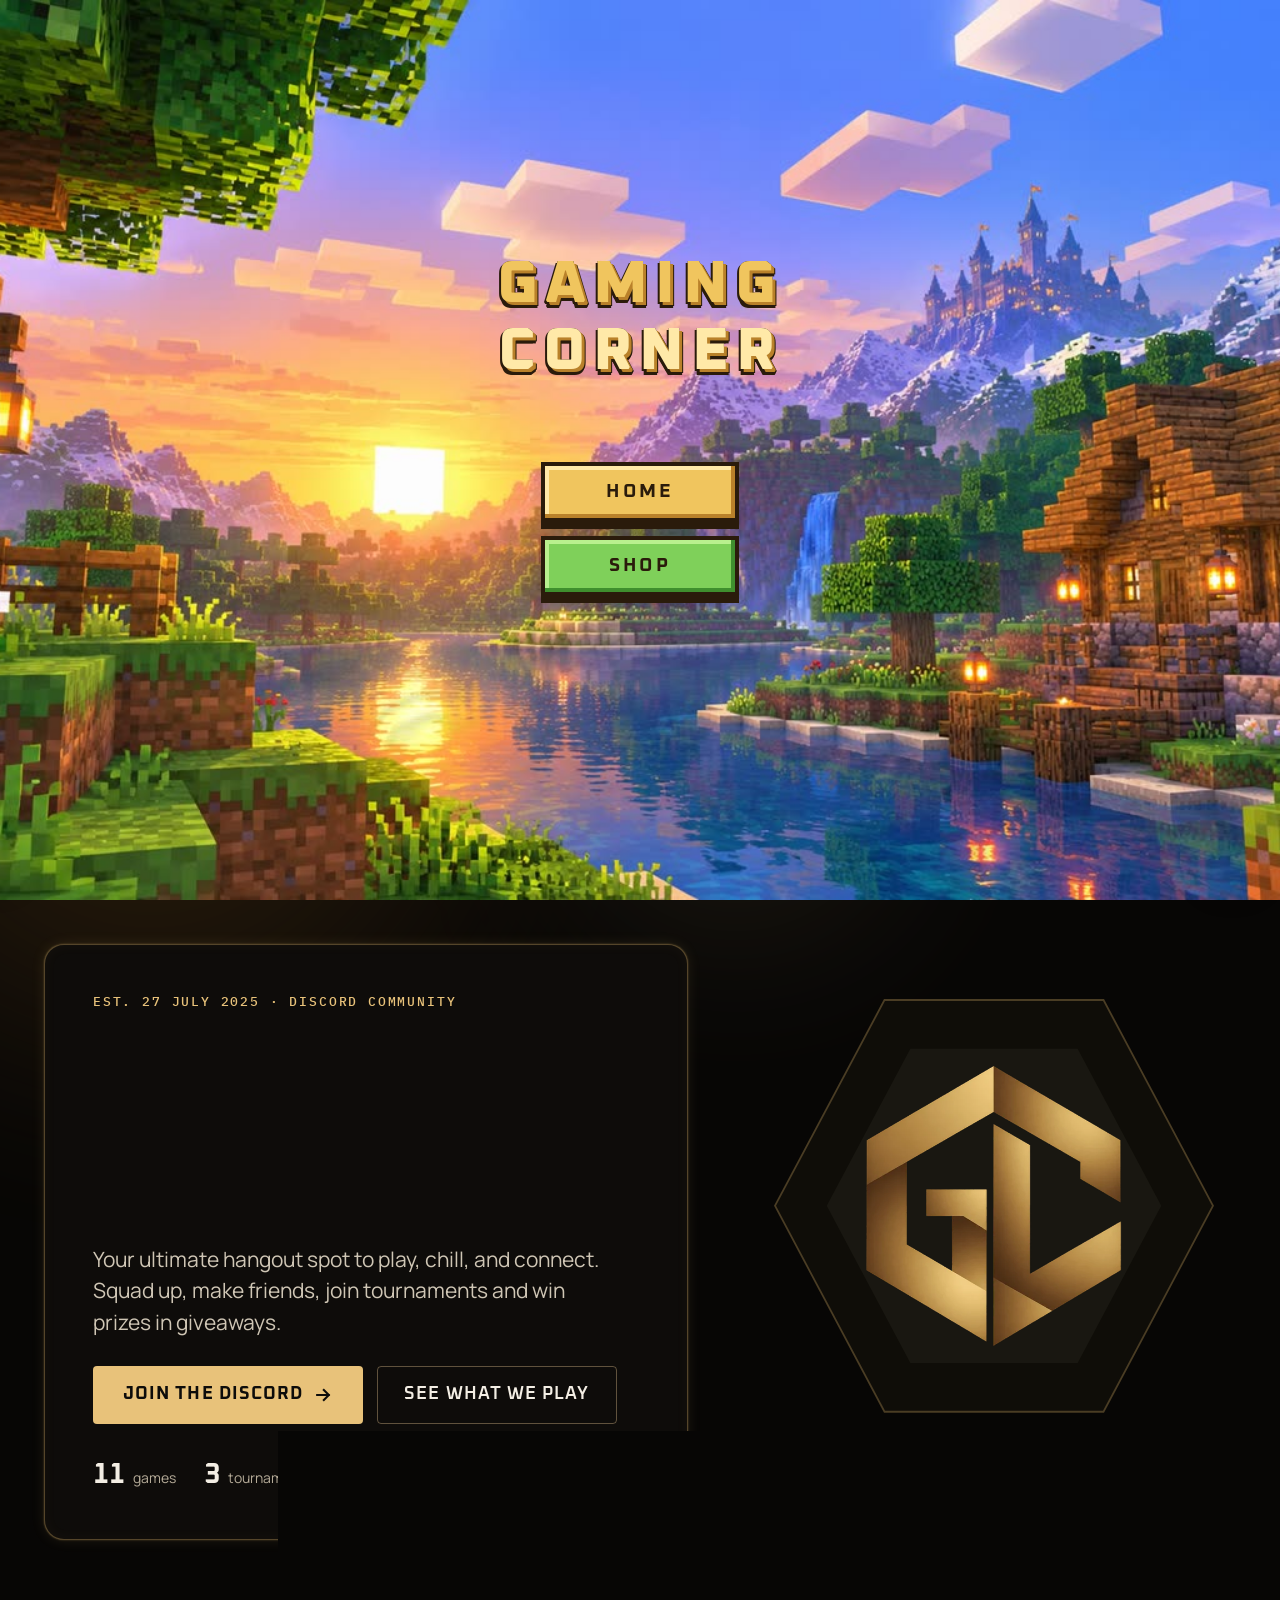
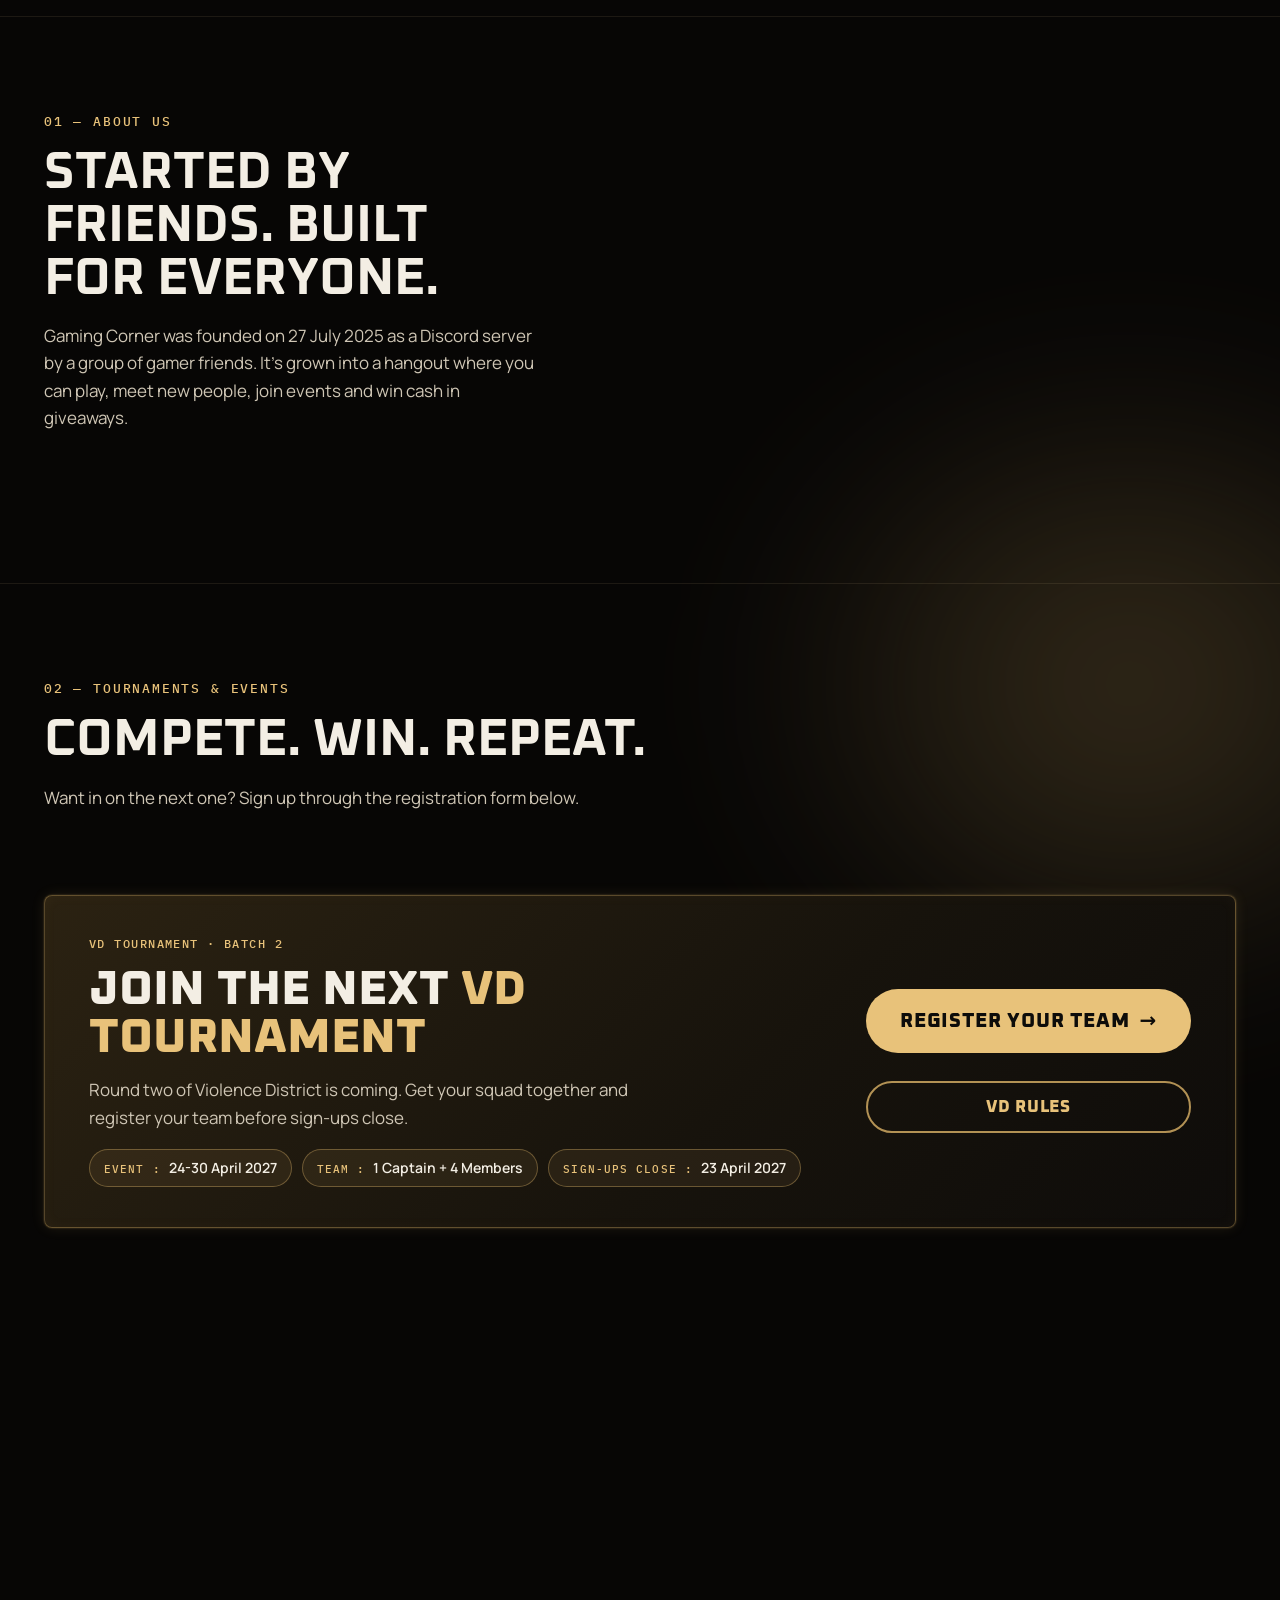
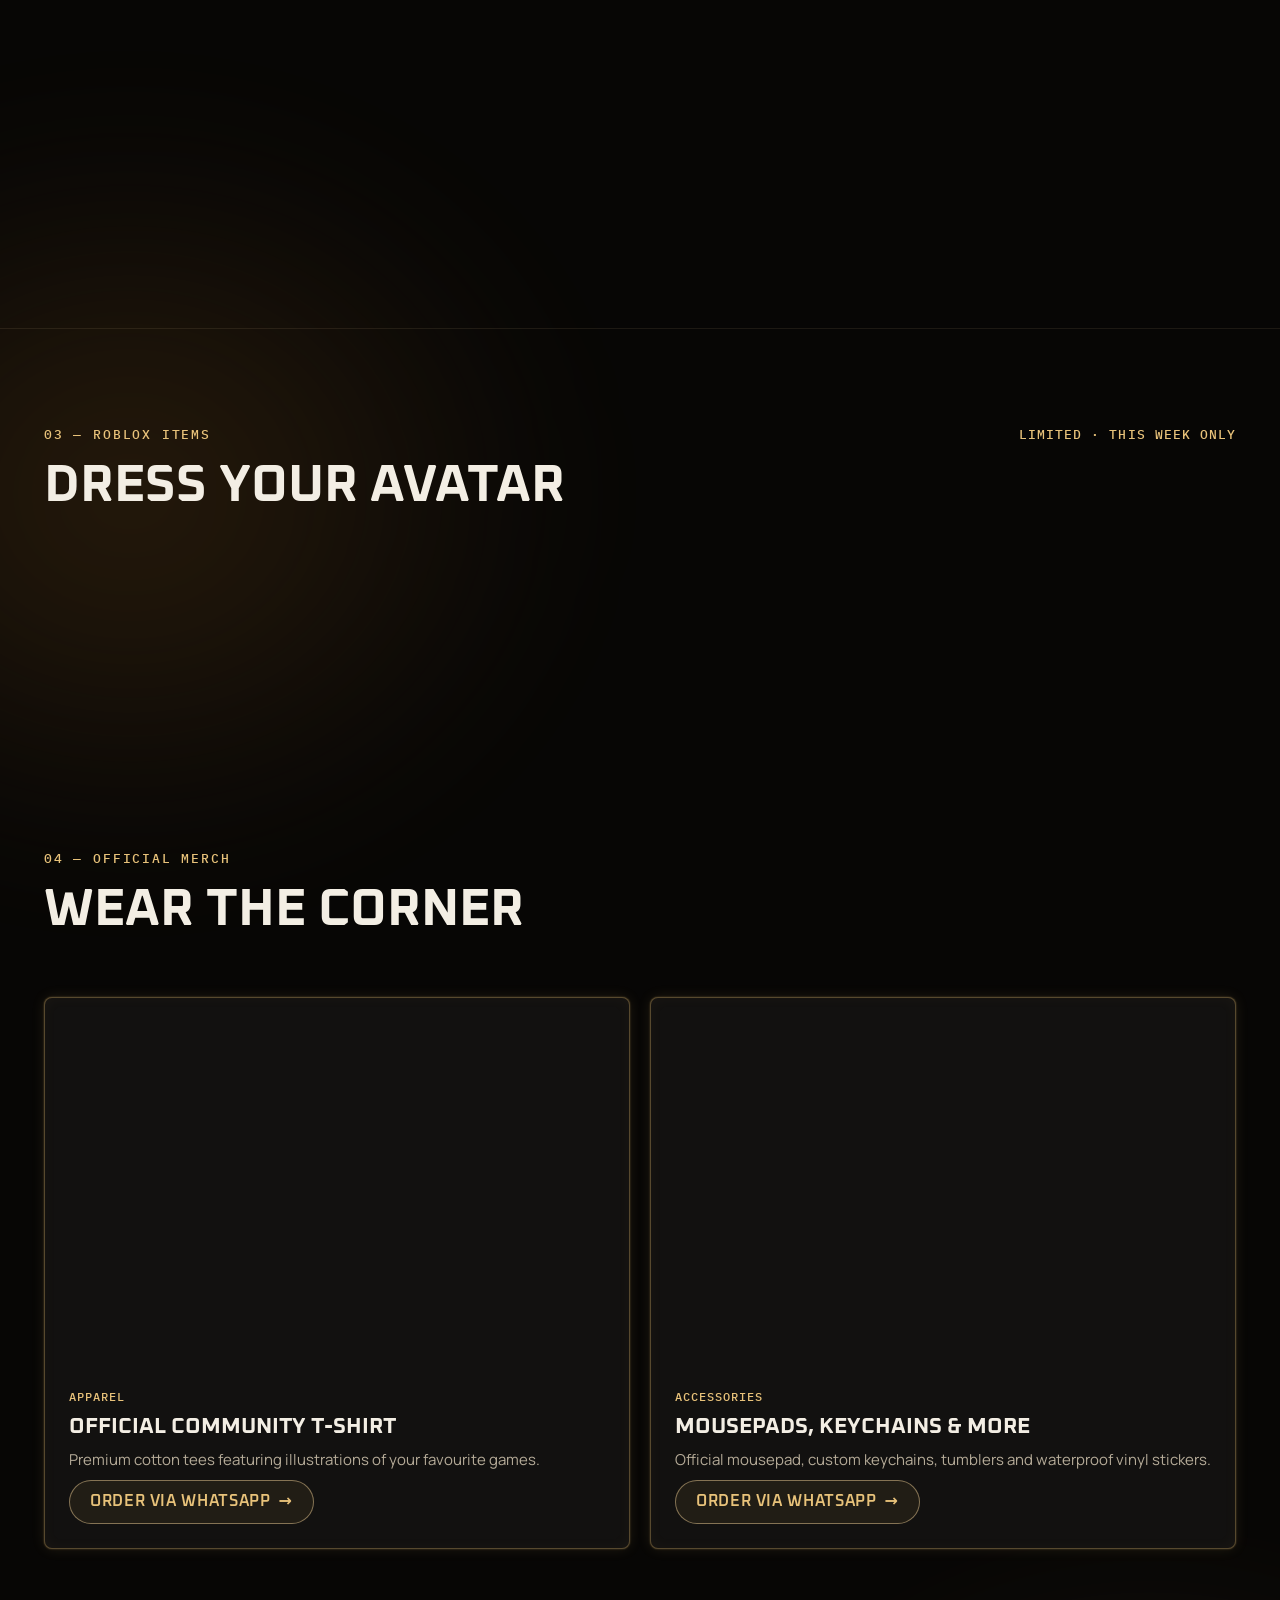
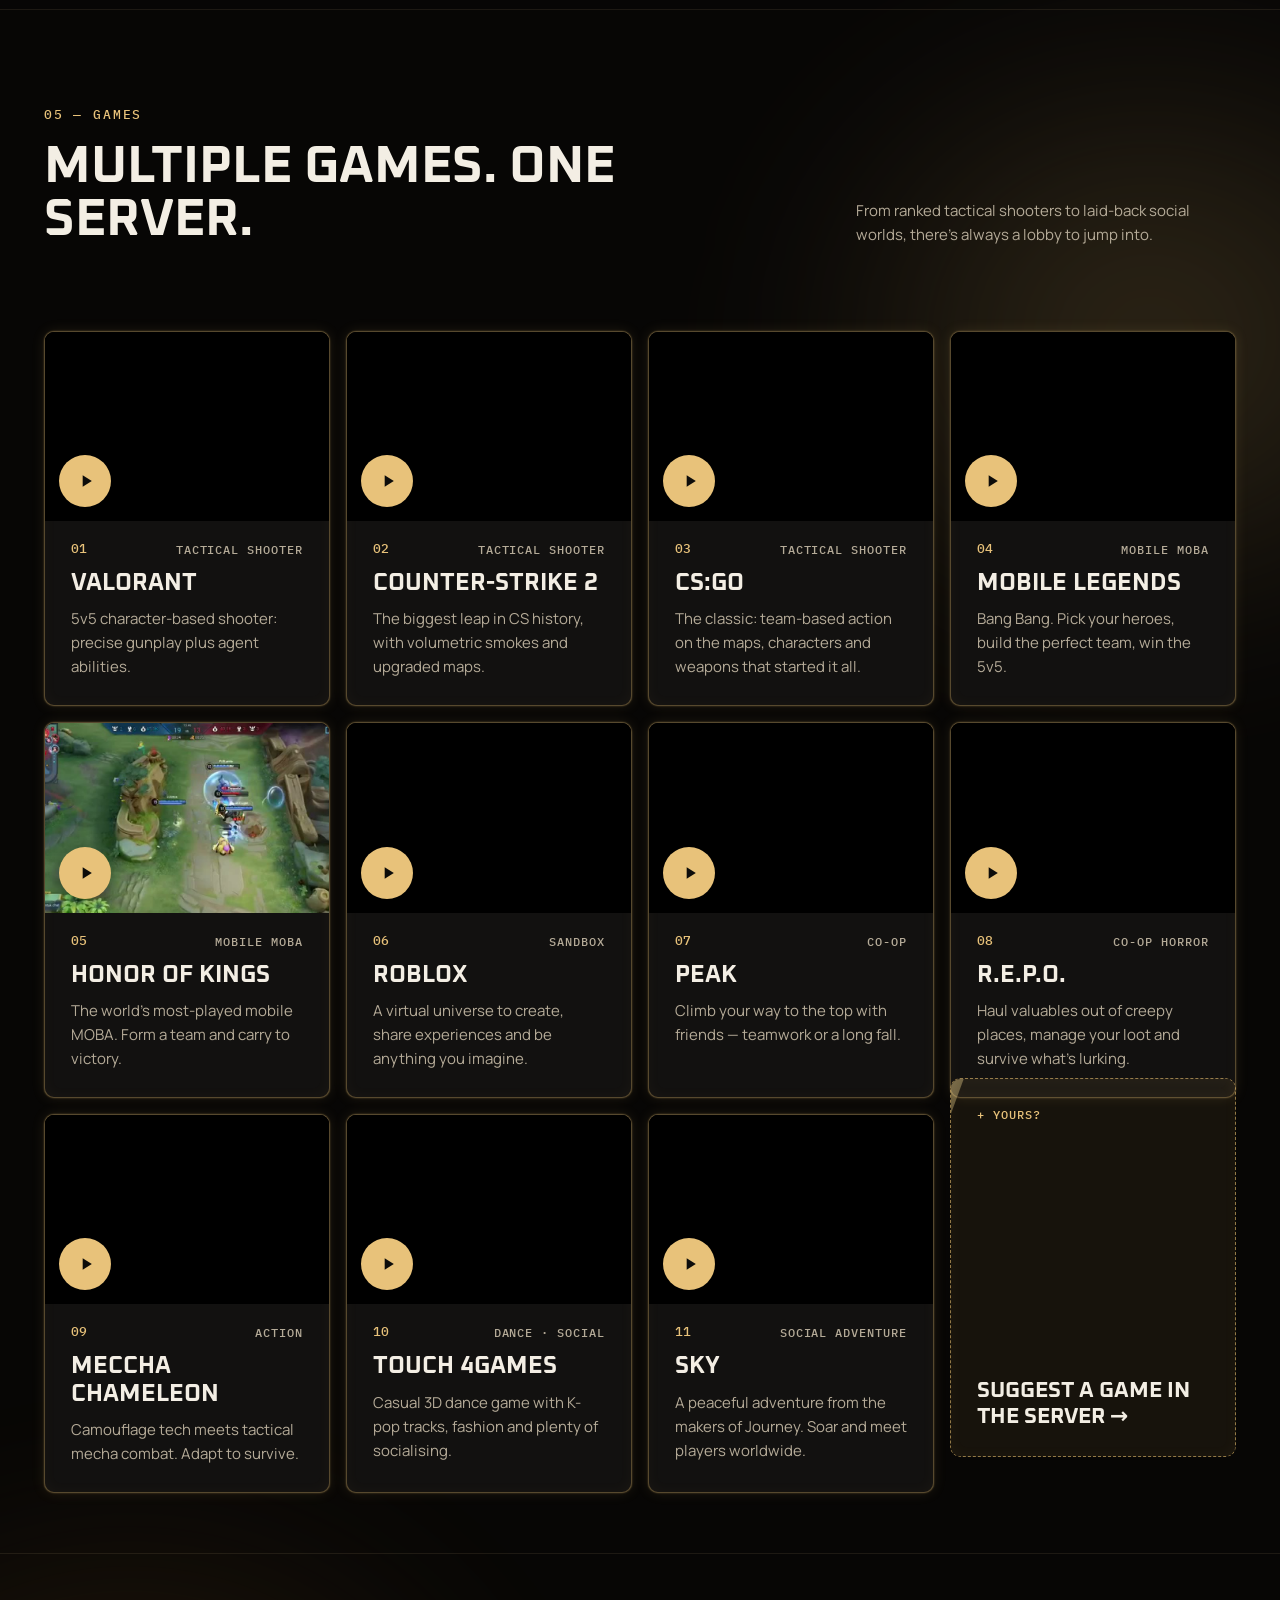
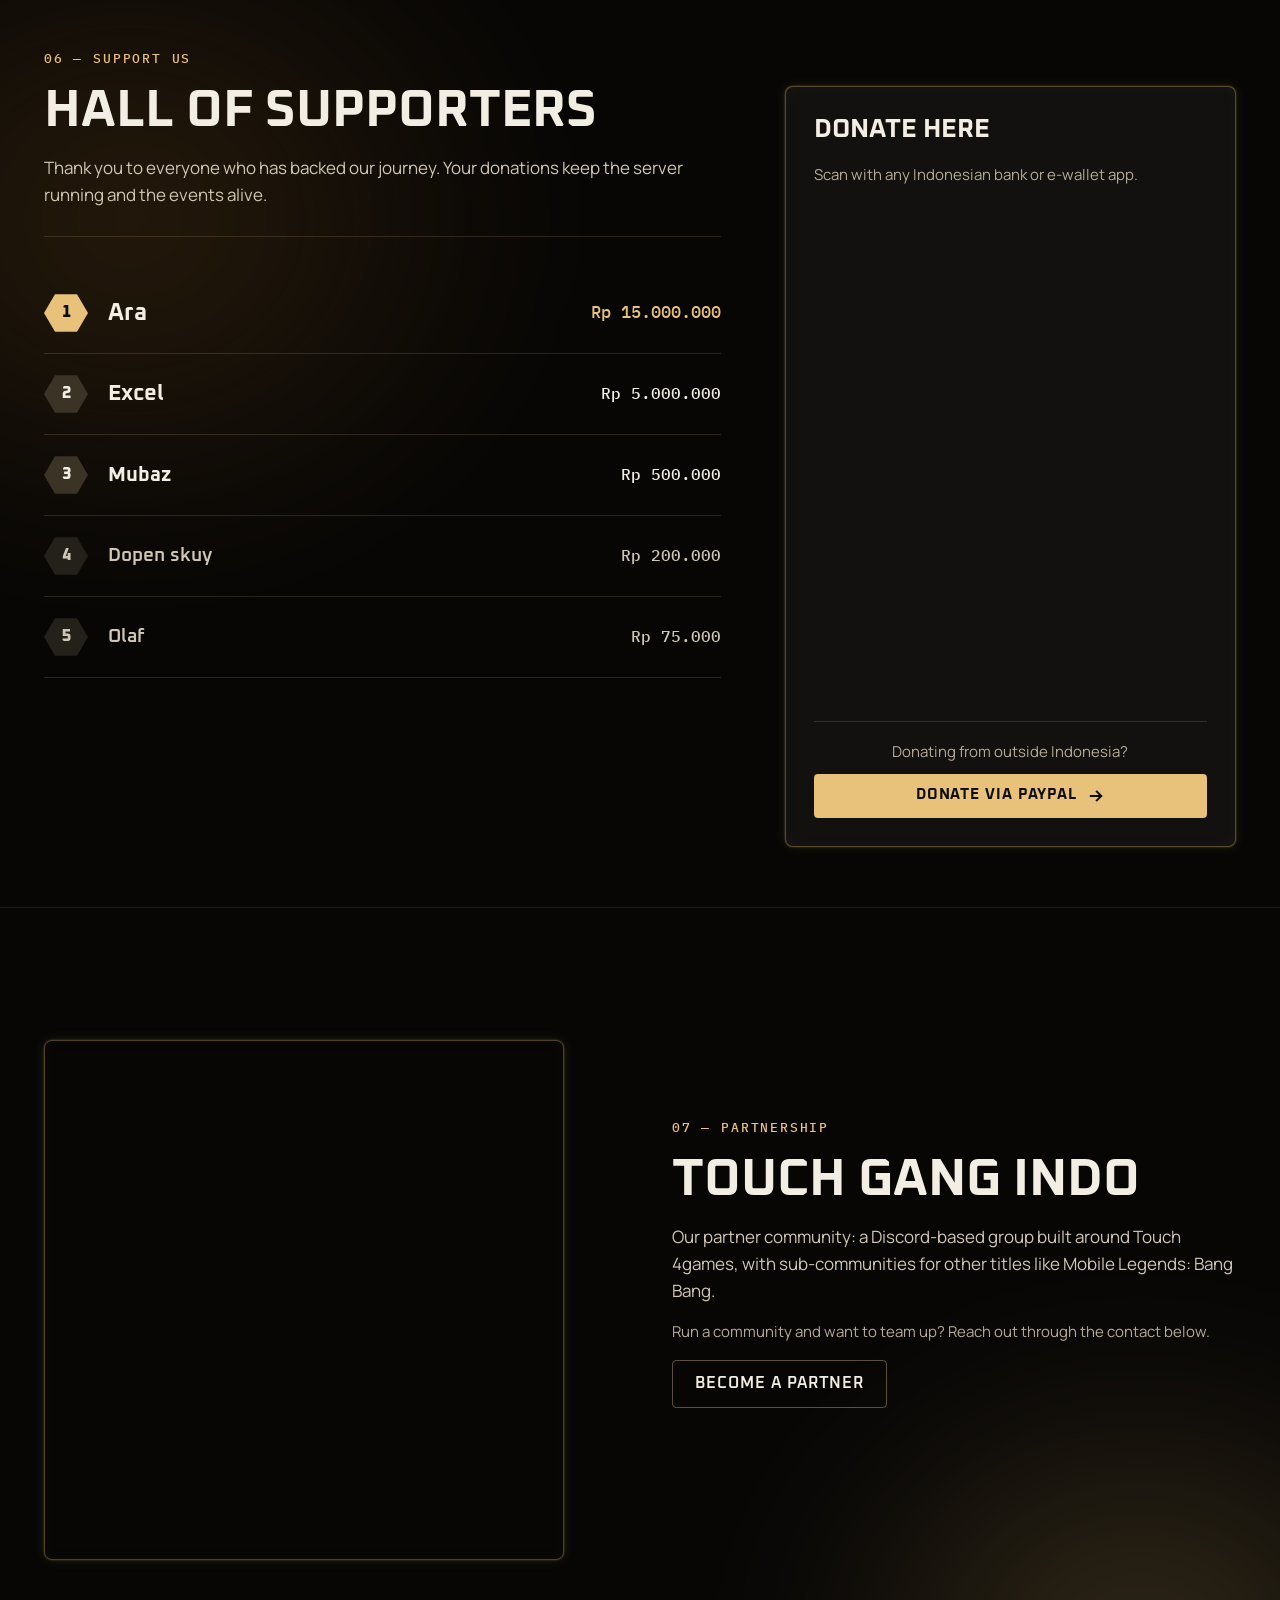
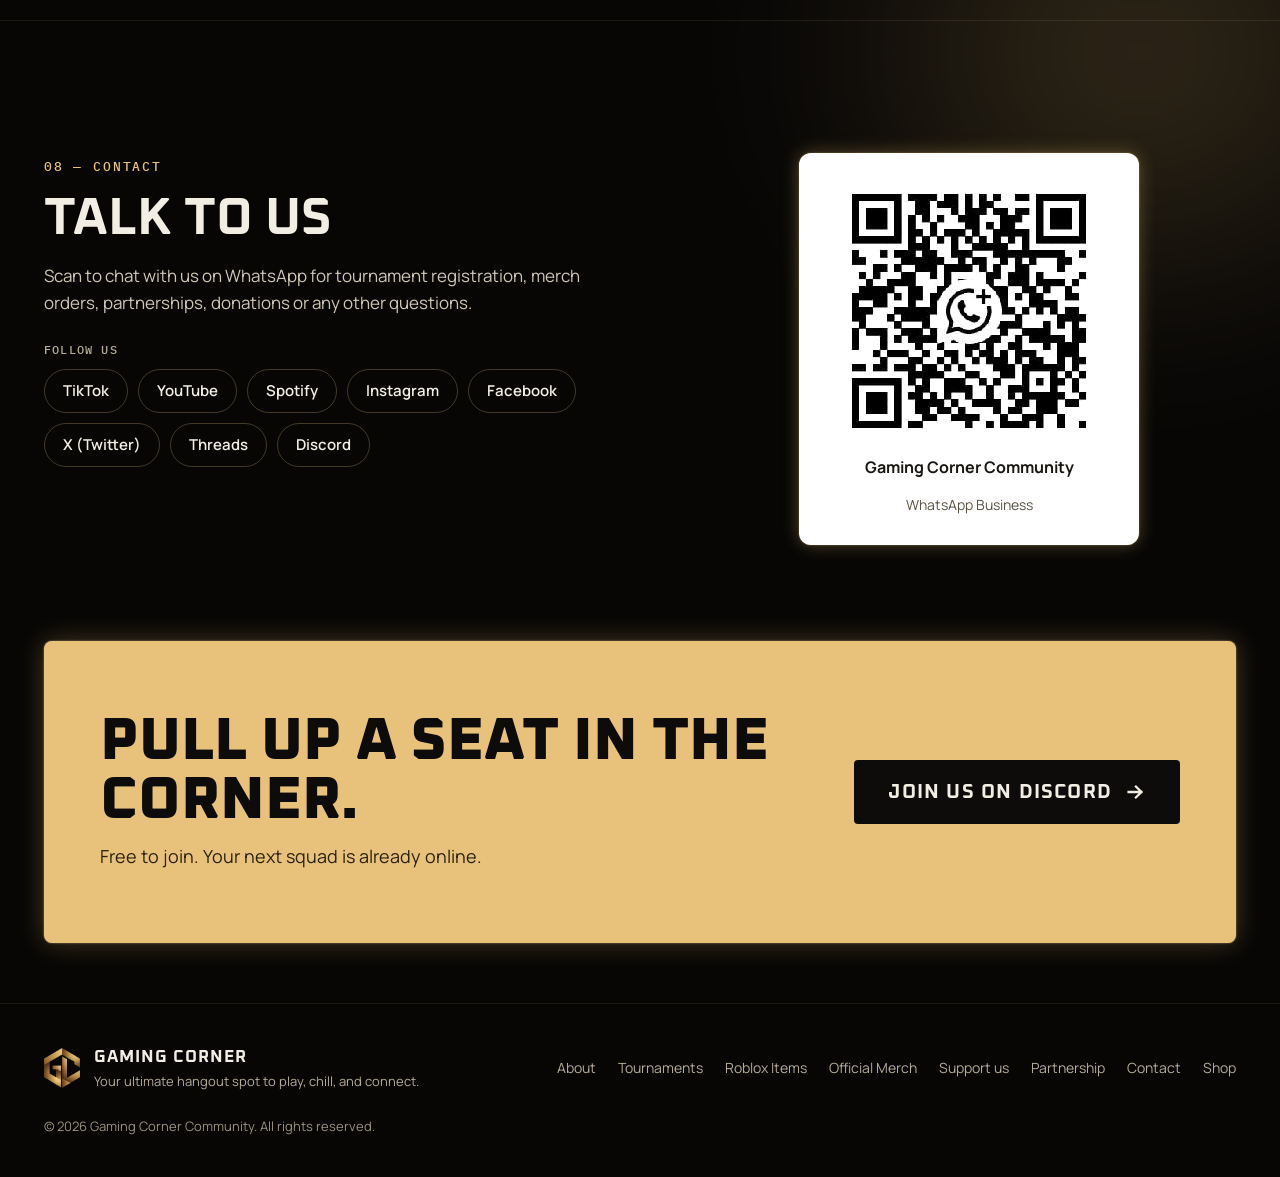
==== commit aeca5676: "Add files via upload" ====
--- a/index.html
+++ b/index.html
@@ -63,6 +63,7 @@
   <link rel="stylesheet" href="css/tournament-modals.css">
   <link rel="stylesheet" href="css/dock-modals.css">
   <link rel="stylesheet" href="css/podcast-bar.css">
+  <link rel="stylesheet" href="css/chat-widget.css">
   <script src="js/main.js" defer></script>
   <script src="js/music.js" defer></script>
   <script src="js/scroll-reveal.js" defer></script>
@@ -90,6 +91,7 @@
   <script src="js/title-fx.js" defer></script>
   <script src="js/logo-burst.js" defer></script>
   <script src="js/visitor-counter.js" defer></script>
+  <script src="js/chat-widget.js" defer></script>
   <script data-goatcounter="https://gamingcorner.goatcounter.com/count" async src="//gc.zgo.at/count.js"></script>
 </head>
 <body>
--- a/css/intro-world.css
+++ b/css/intro-world.css
@@ -79,3 +79,29 @@
 /* Revisi 66e: tanpa logo; tulisan tetap sama seperti 66d, hanya diletakkan di tengah */
 .gc-brand .gc-intro__logo { display: none; }
 .gc-brand__name { align-items: center; text-align: center; }
+
+/* Revisi 90: tombol Home & Shop selalu punya bingkai coklat (tidak berubah-ubah saat hover/klik/animasi) */
+html body .gc-intro.is-ready .gc-intro__action .gc-intro__enter,
+html body .gc-intro.is-ready .gc-intro__action .gc-intro__enter:hover,
+html body .gc-intro.is-ready .gc-intro__action .gc-intro__enter:active {
+  animation: none !important; filter: none !important; scale: 1; border-radius: 0 !important;
+}
+html body .gc-intro .gc-intro__action .gc-intro__enter {
+  box-shadow: inset -4px -4px 0 #b9812a, inset 4px 4px 0 #ffe9a8, 0 0 0 4px #2a1b0b, 0 7px 0 4px #2a1b0b !important;
+}
+html body .gc-intro .gc-intro__action .gc-intro__shopbtn {
+  box-shadow: inset -4px -4px 0 #3f8f2e, inset 4px 4px 0 #b9f08e, 0 0 0 4px #2a1b0b, 0 7px 0 4px #2a1b0b !important;
+}
+html body .gc-intro.is-ready .gc-intro__action .gc-intro__enter:hover { transform: translateY(-3px) !important; }
+html body .gc-intro.is-ready .gc-intro__action .gc-intro__enter:active { transform: translateY(5px) !important; background: #D9AE62; }
+html body .gc-intro.is-ready .gc-intro__action .gc-intro__shopbtn:active { background: #6bbd49; }
+html body .gc-intro .gc-intro__action .gc-intro__enter:active {
+  box-shadow: inset 4px 4px 0 #b9812a, inset -4px -4px 0 #ffe9a8, 0 0 0 4px #2a1b0b, 0 2px 0 4px #2a1b0b !important;
+}
+html body .gc-intro .gc-intro__action .gc-intro__shopbtn:active {
+  box-shadow: inset 4px 4px 0 #3f8f2e, inset -4px -4px 0 #b9f08e, 0 0 0 4px #2a1b0b, 0 2px 0 4px #2a1b0b !important;
+}
+/* Revisi 90b: tombol Home yang otomatis ter-fokus tidak boleh punya garis terang; samakan dengan Shop */
+html body .gc-intro .gc-intro__action .gc-intro__enter,
+html body .gc-intro .gc-intro__action .gc-intro__enter:focus,
+html body .gc-intro .gc-intro__action .gc-intro__enter:focus-visible { outline: none !important; border: 0 !important; }
--- a/css/podcast-bar.css
+++ b/css/podcast-bar.css
@@ -68,6 +68,9 @@
   .gc-pod { bottom: calc(76px + env(safe-area-inset-bottom)); }
   .gc-pod__panel { width: min(420px, calc(100% - 16px)); border-radius: 10px 10px 0 0; padding: 3px; }
   .gc-dock { bottom: calc(88px + var(--gc-pod-h, 0px)); }
+  /* Revisi 82 - ruang di bawah halaman = bar "Join us on Discord" (sekitar 77px) + bar podcast + sedikit jarak,
+     supaya baris paling bawah footer (hak cipta dan penghitung pengunjung) tidak tertutup. Aturan sebelumnya menimpa ruang 80px bawaan. */
+  body { padding-bottom: calc(80px + env(safe-area-inset-bottom) + var(--gc-pod-h, 0px)); }
 }
 @media (prefers-reduced-motion: reduce) {
   .gc-pod__tab::after { display: none; }
--- a/css/chat-widget.css
+++ b/css/chat-widget.css
@@ -0,0 +1,66 @@
+/* Revisi 88 - ikon customer service + pop-up chat (pojok kanan bawah) */
+.gcw { position: fixed; right: 18px; bottom: calc(18px + env(safe-area-inset-bottom)); z-index: 60; font-family: inherit; }
+.gcw__fab {
+  position: relative; display: grid; place-items: center; width: 60px; height: 60px; margin-left: auto; border-radius: 50%;
+  background: linear-gradient(#f3d27a, #c79a2c); color: #1a140a; border: 0; cursor: pointer;
+  box-shadow: 0 8px 24px rgba(0, 0, 0, .6), 0 0 0 0 rgba(232, 190, 110, .55); animation: gcw-pulse 2.6s ease-out infinite;
+  transition: transform .15s ease;
+}
+.gcw.is-open .gcw__fab { animation: none; }
+@media (hover: hover) { .gcw__fab:hover { transform: translateY(-3px); } }
+.gcw__fab:active { transform: scale(.93); }
+@keyframes gcw-pulse { 0% { box-shadow: 0 8px 24px rgba(0,0,0,.6), 0 0 0 0 rgba(232,190,110,.55); } 70%,100% { box-shadow: 0 8px 24px rgba(0,0,0,.6), 0 0 0 16px rgba(232,190,110,0); } }
+@media (prefers-reduced-motion: reduce) { .gcw__fab { animation: none; } }
+.gcw__panel {
+  position: absolute; right: 0; bottom: 74px; width: min(340px, calc(100vw - 36px)); border-radius: 18px; overflow: hidden;
+  background: #14110b; border: 1px solid var(--gold, #e8be6e); box-shadow: 0 16px 44px rgba(0, 0, 0, .75);
+  animation: gcw-in .22s ease both; transform-origin: bottom right;
+}
+.gcw__panel[hidden] { display: none; }
+@keyframes gcw-in { from { opacity: 0; transform: translateY(10px) scale(.96); } to { opacity: 1; transform: none; } }
+.gcw__head { display: flex; align-items: center; gap: 10px; padding: 12px 14px; background: linear-gradient(#2a210d, #1c160a); border-bottom: 1px solid #3b2f14; }
+.gcw__head img { border-radius: 8px; }
+.gcw__who { display: grid; gap: 2px; flex: 1; min-width: 0; }
+.gcw__who b { font-size: 14px; color: #fff; }
+.gcw__who span { display: flex; align-items: center; gap: 6px; font-size: 11px; color: #cfc6b2; }
+.gcw__dot { width: 8px; height: 8px; border-radius: 50%; background: #3ddc84; box-shadow: 0 0 6px #3ddc84; }
+.gcw__x { width: 30px; height: 30px; border-radius: 8px; border: 0; background: transparent; color: #cfc6b2; font-size: 24px; line-height: 1; cursor: pointer; }
+@media (hover: hover) { .gcw__x:hover { background: rgba(255, 255, 255, .1); color: #fff; } }
+.gcw__body { padding: 14px; display: grid; gap: 10px; }
+.gcw__msg { max-width: 88%; padding: 10px 13px; border-radius: 4px 14px 14px 14px; background: #241d10; color: #f3ecdc; font-size: 13.5px; line-height: 1.45; }
+.gcw__chips { display: flex; flex-wrap: wrap; gap: 6px; }
+.gcw__chips button { padding: 7px 11px; border-radius: 999px; border: 1px solid #5a4516; background: transparent; color: var(--gold, #e8be6e); font: 600 12px/1 inherit; font-family: inherit; cursor: pointer; }
+@media (hover: hover) { .gcw__chips button:hover { background: var(--gold, #e8be6e); color: #1a140a; } }
+.gcw__form { display: grid; gap: 8px; padding: 0 14px 14px; }
+.gcw__form textarea { width: 100%; resize: none; padding: 10px 12px; border-radius: 12px; border: 1px solid #5a4516; background: #0e0c08; color: #fff; font: 14px/1.4 inherit; font-family: inherit; }
+.gcw__form textarea:focus { outline: none; border-color: var(--gold, #e8be6e); box-shadow: 0 0 0 3px rgba(232, 190, 110, .2); }
+.gcw--shake { animation: gcw-shake .35s; }
+@keyframes gcw-shake { 25% { transform: translateX(-5px); } 75% { transform: translateX(5px); } }
+.gcw__send { padding: 12px 16px; border-radius: 999px; border: 0; background: var(--gold, #e8be6e); color: #1a140a; font: 800 13px/1 inherit; font-family: inherit; letter-spacing: .04em; text-transform: uppercase; cursor: pointer; }
+@media (hover: hover) { .gcw__send:hover { filter: brightness(1.08); } }
+.gcw__send:active { transform: scale(.97); }
+.gcw__note { margin: 0; font-size: 11px; line-height: 1.4; color: #b9ae96; }
+
+/* Revisi 88b - pertanyaan cepat dengan jawaban otomatis */
+.gcw__body { padding-bottom: 6px; }
+.gcw__log { display: grid; gap: 8px; align-content: start; max-height: min(22vh, 170px); overflow-y: auto; overscroll-behavior: contain; scrollbar-width: thin; scrollbar-color: #5a4516 transparent; position: relative; }
+.gcw__qlabel { padding: 0 14px 6px; font-size: 10px; font-weight: 700; line-height: 1; letter-spacing: .1em; text-transform: uppercase; color: #8d8267; }
+.gcw__tabs { display: flex; flex-wrap: wrap; gap: 6px; padding: 0 14px 8px; }
+.gcw__tabs button { flex: none; padding: 6px 11px; border-radius: 8px; border: 0; background: #241d10; color: #cfc6b2; font-family: inherit; font-size: 12px; font-weight: 700; cursor: pointer; }
+.gcw__tabs button.on { background: var(--gold, #e8be6e); color: #1a140a; }
+.gcw__chips { display: grid; gap: 6px; max-height: 118px; overflow-y: auto; padding: 0 14px 12px; scrollbar-width: thin; scrollbar-color: #5a4516 transparent; }
+.gcw__chips button { text-align: left; border-radius: 12px; line-height: 1.3; padding: 8px 12px; }
+.gcw__msg a { color: inherit; }
+.gcw__msg--me { justify-self: end; border-radius: 14px 4px 14px 14px; background: var(--gold, #e8be6e); color: #1a140a; font-weight: 600; }
+.gcw__msg--hint { background: transparent; padding: 2px 4px; font-size: 12px; color: #b9ae96; }
+.gcw__links { display: flex; flex-wrap: wrap; gap: 6px; margin-top: 10px; }
+.gcw__links a { padding: 7px 11px; border-radius: 999px; border: 1px solid var(--gold, #e8be6e); color: var(--gold, #e8be6e); font-size: 12px; font-weight: 700; text-decoration: none; }
+@media (hover: hover) { .gcw__links a:hover { background: var(--gold, #e8be6e); color: #1a140a; } }
+.gcw__typing { display: flex; gap: 4px; width: 58px; }
+.gcw__typing i { width: 7px; height: 7px; border-radius: 50%; background: #b9ae96; animation: gcw-dot 1s infinite ease-in-out; }
+.gcw__typing i:nth-child(2) { animation-delay: .15s; } .gcw__typing i:nth-child(3) { animation-delay: .3s; }
+@keyframes gcw-dot { 0%, 60%, 100% { opacity: .3; transform: none; } 30% { opacity: 1; transform: translateY(-3px); } }
+
+/* Revisi 91: beri jarak bawah halaman supaya tombol customer service tidak menempel di kotak paling bawah */
+.shop-wrap { padding-bottom: 110px; }
+@media (max-width: 700px) { .shop-wrap { padding-bottom: 100px; } }
